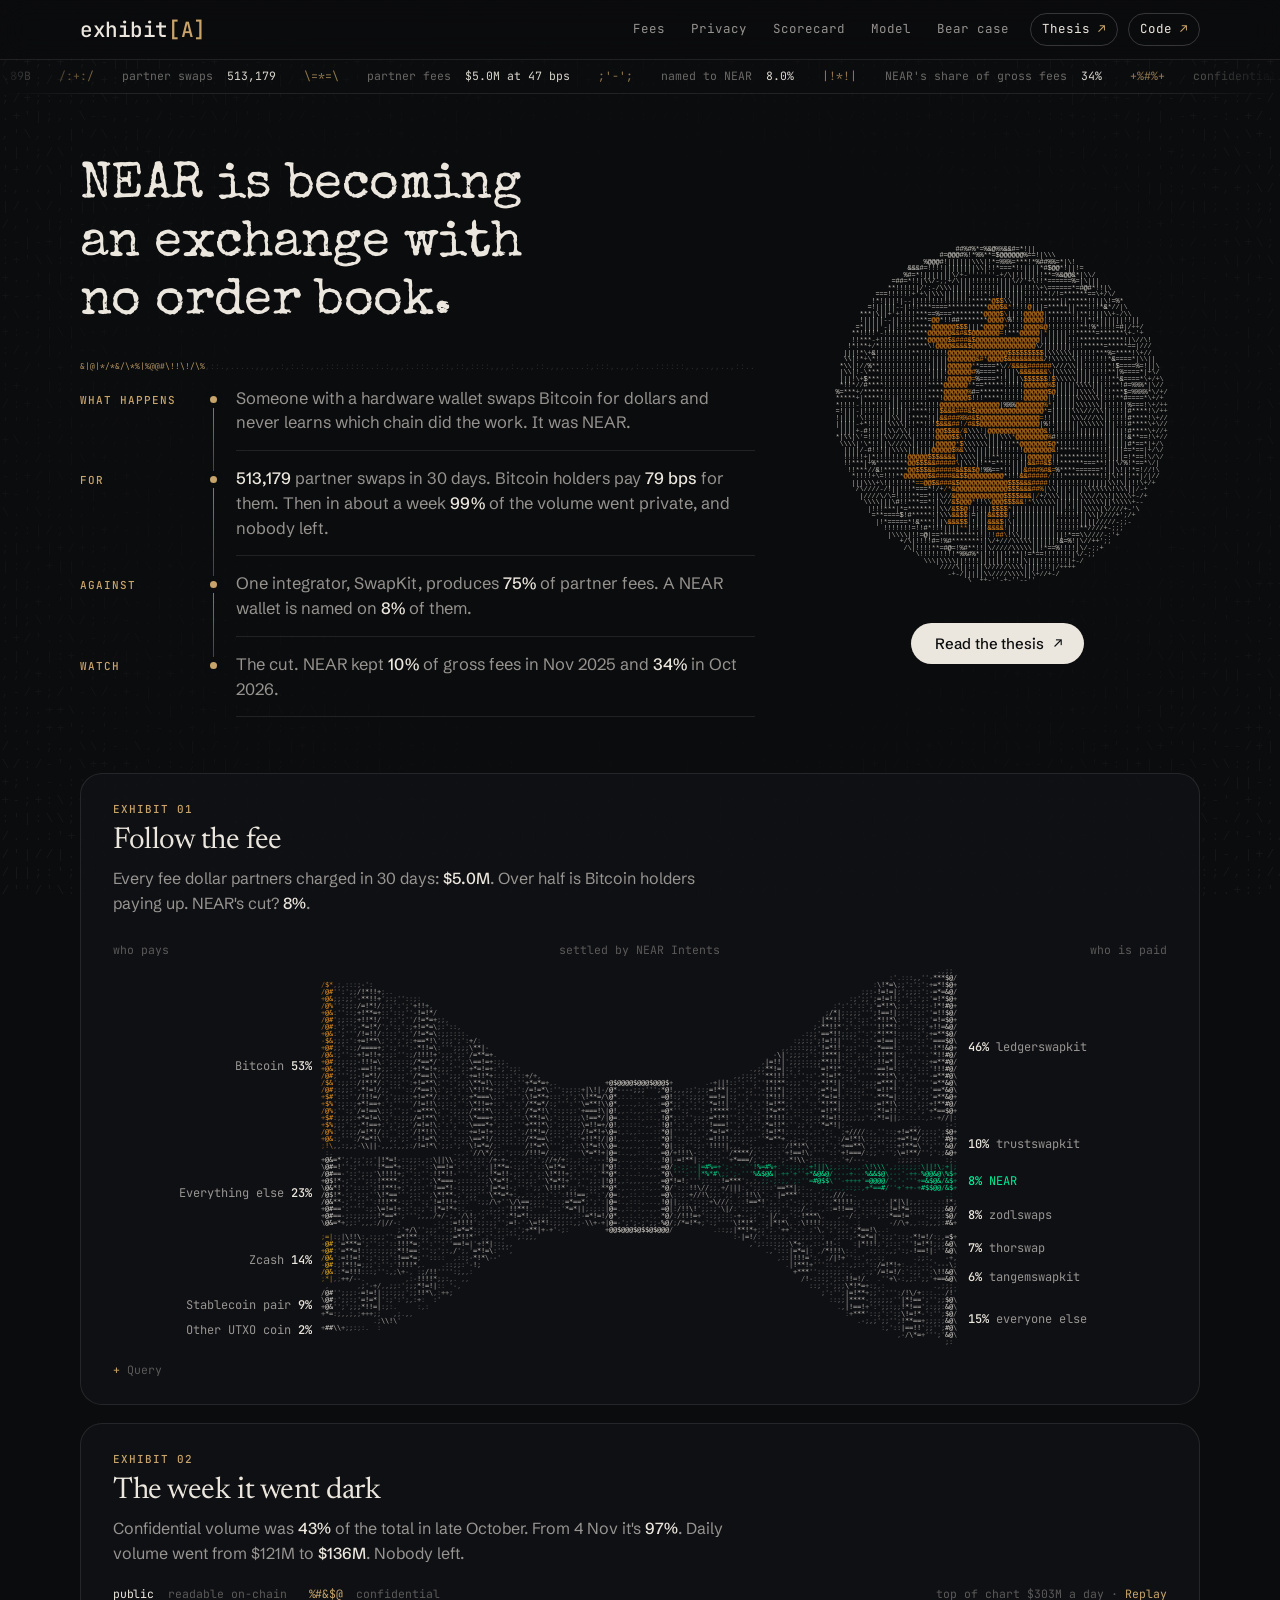
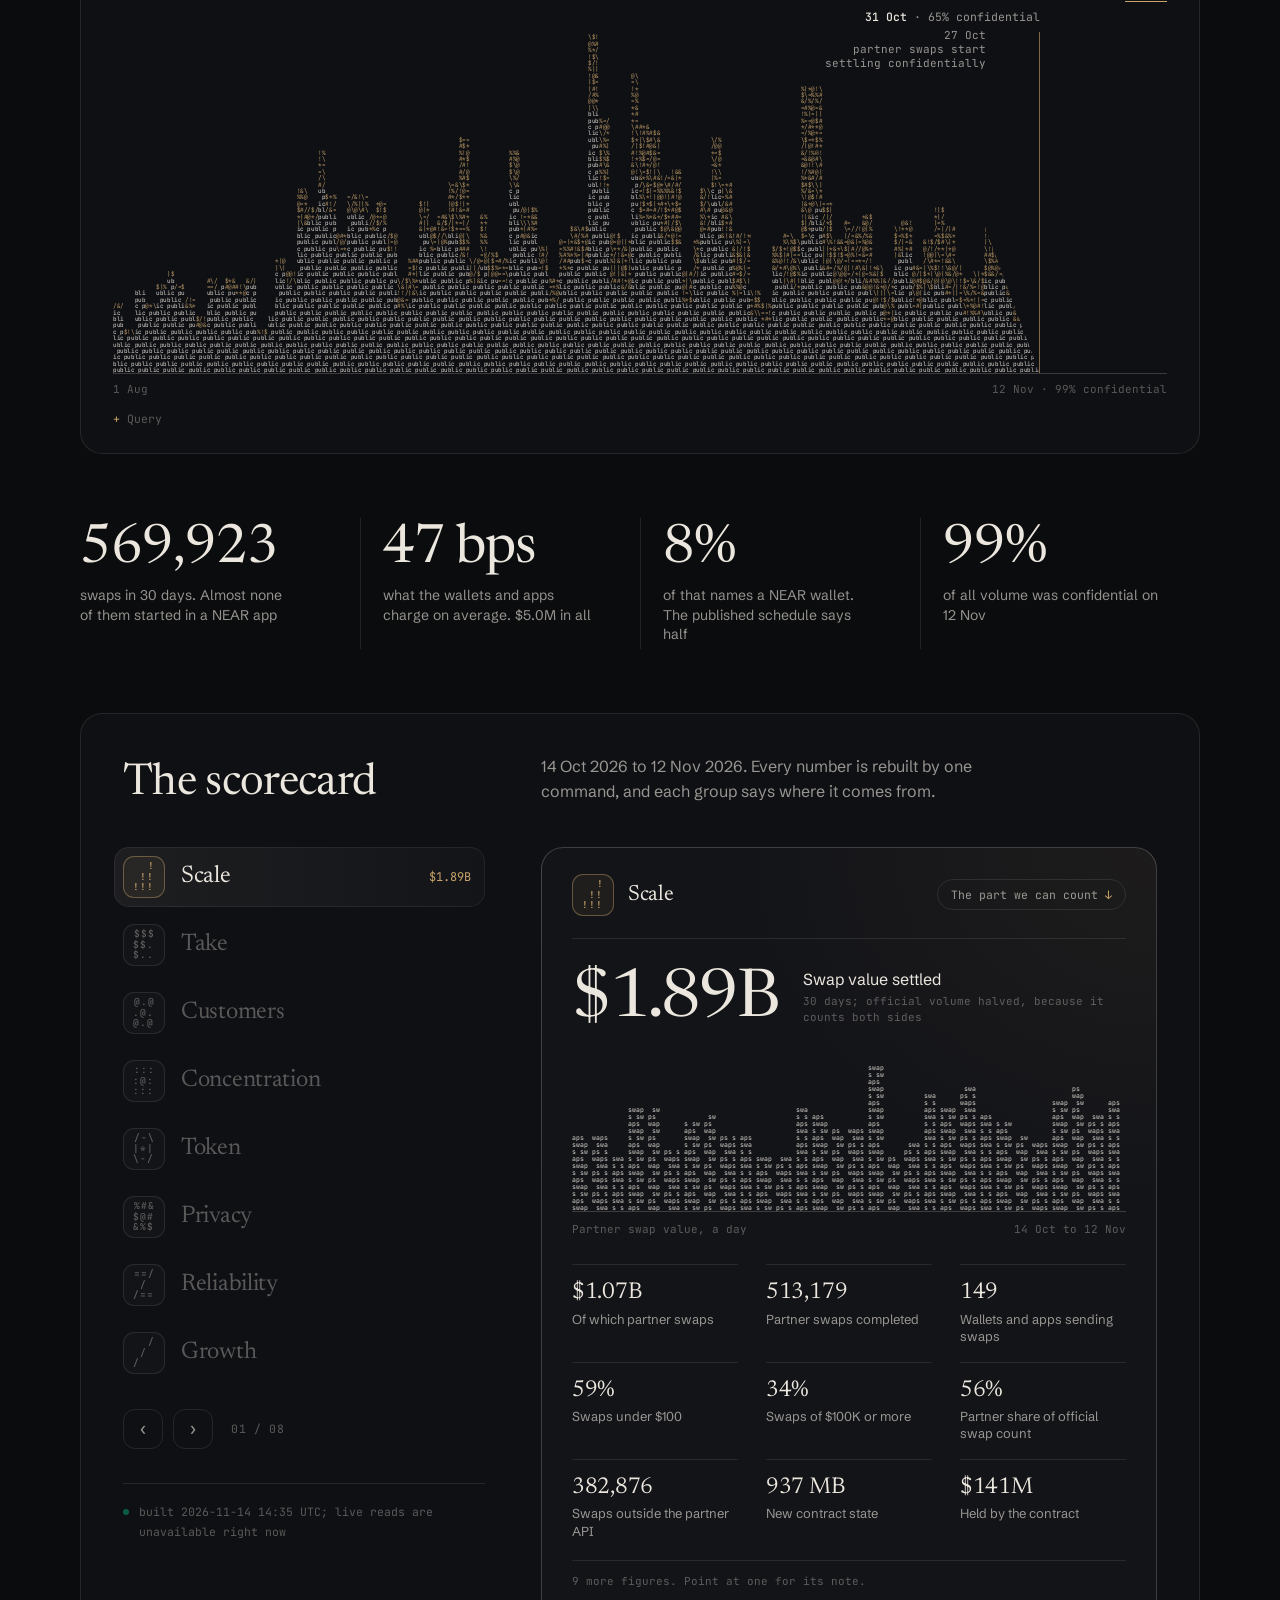
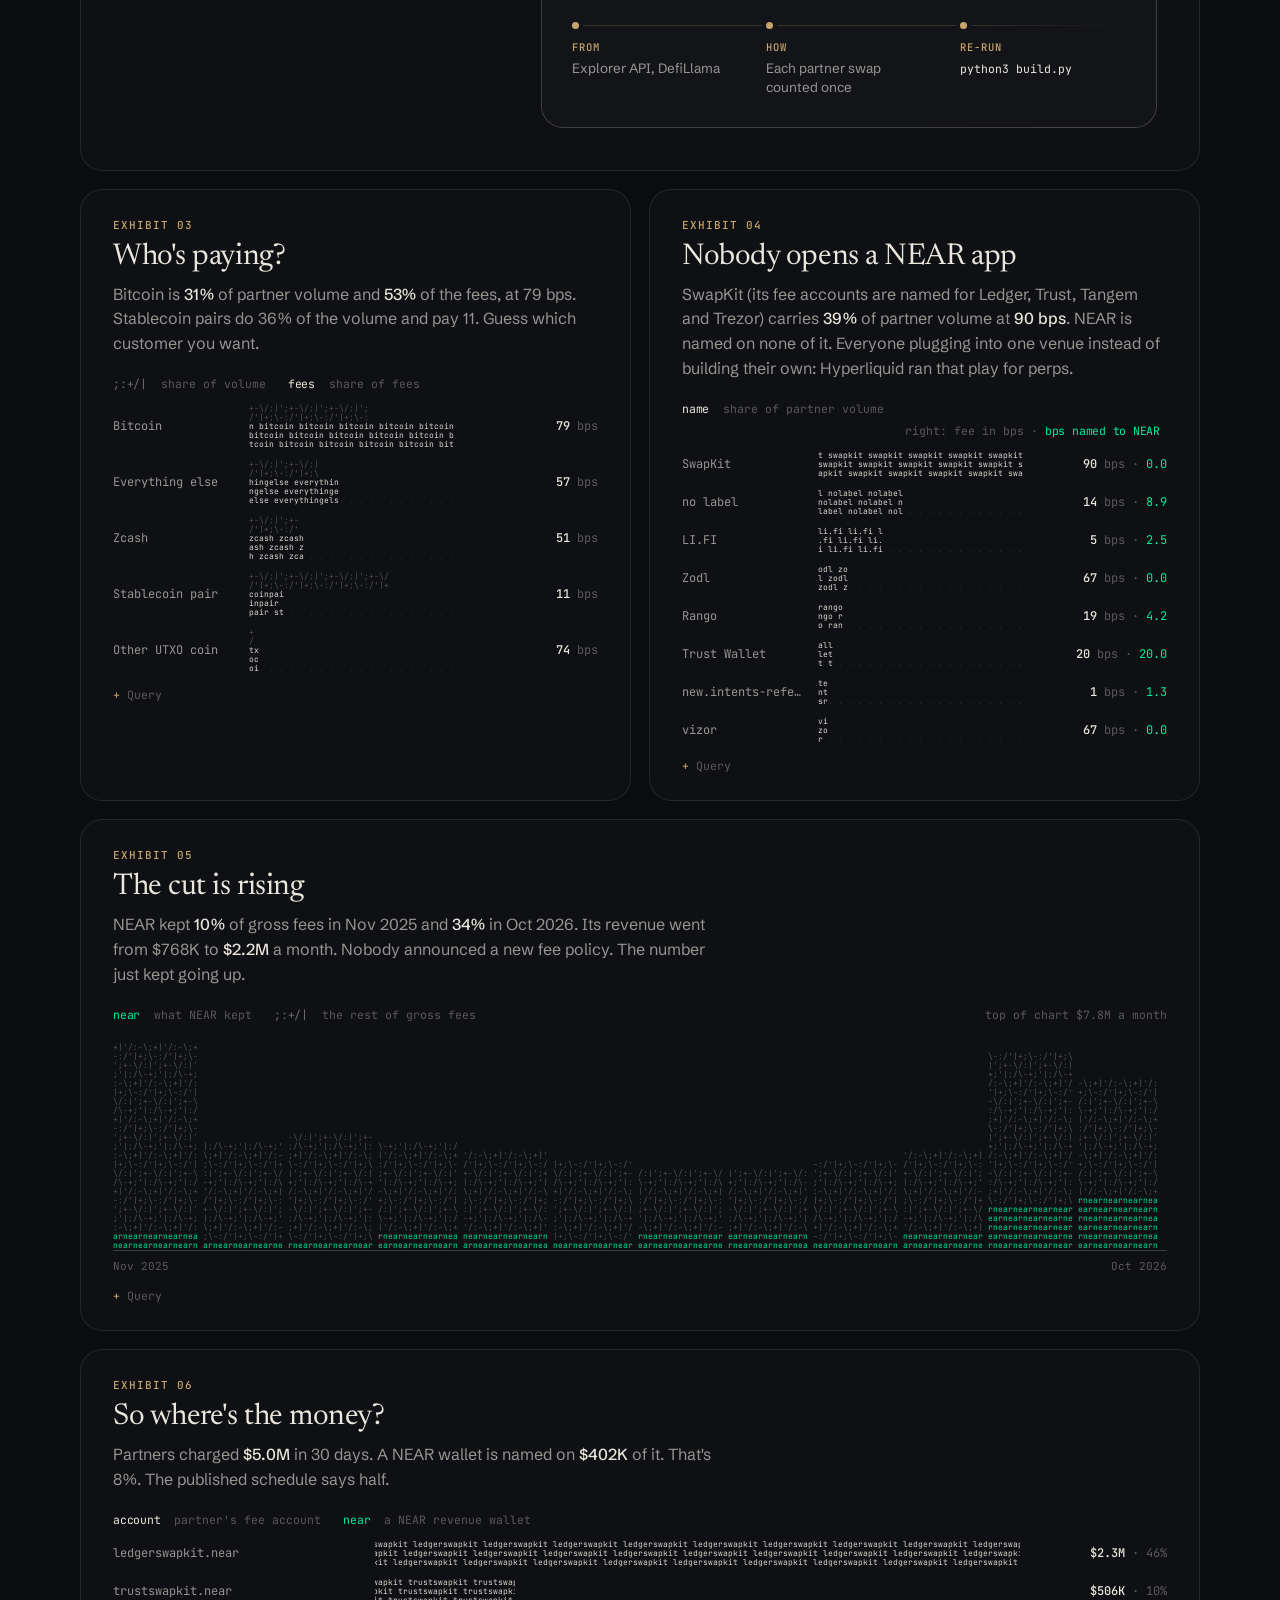
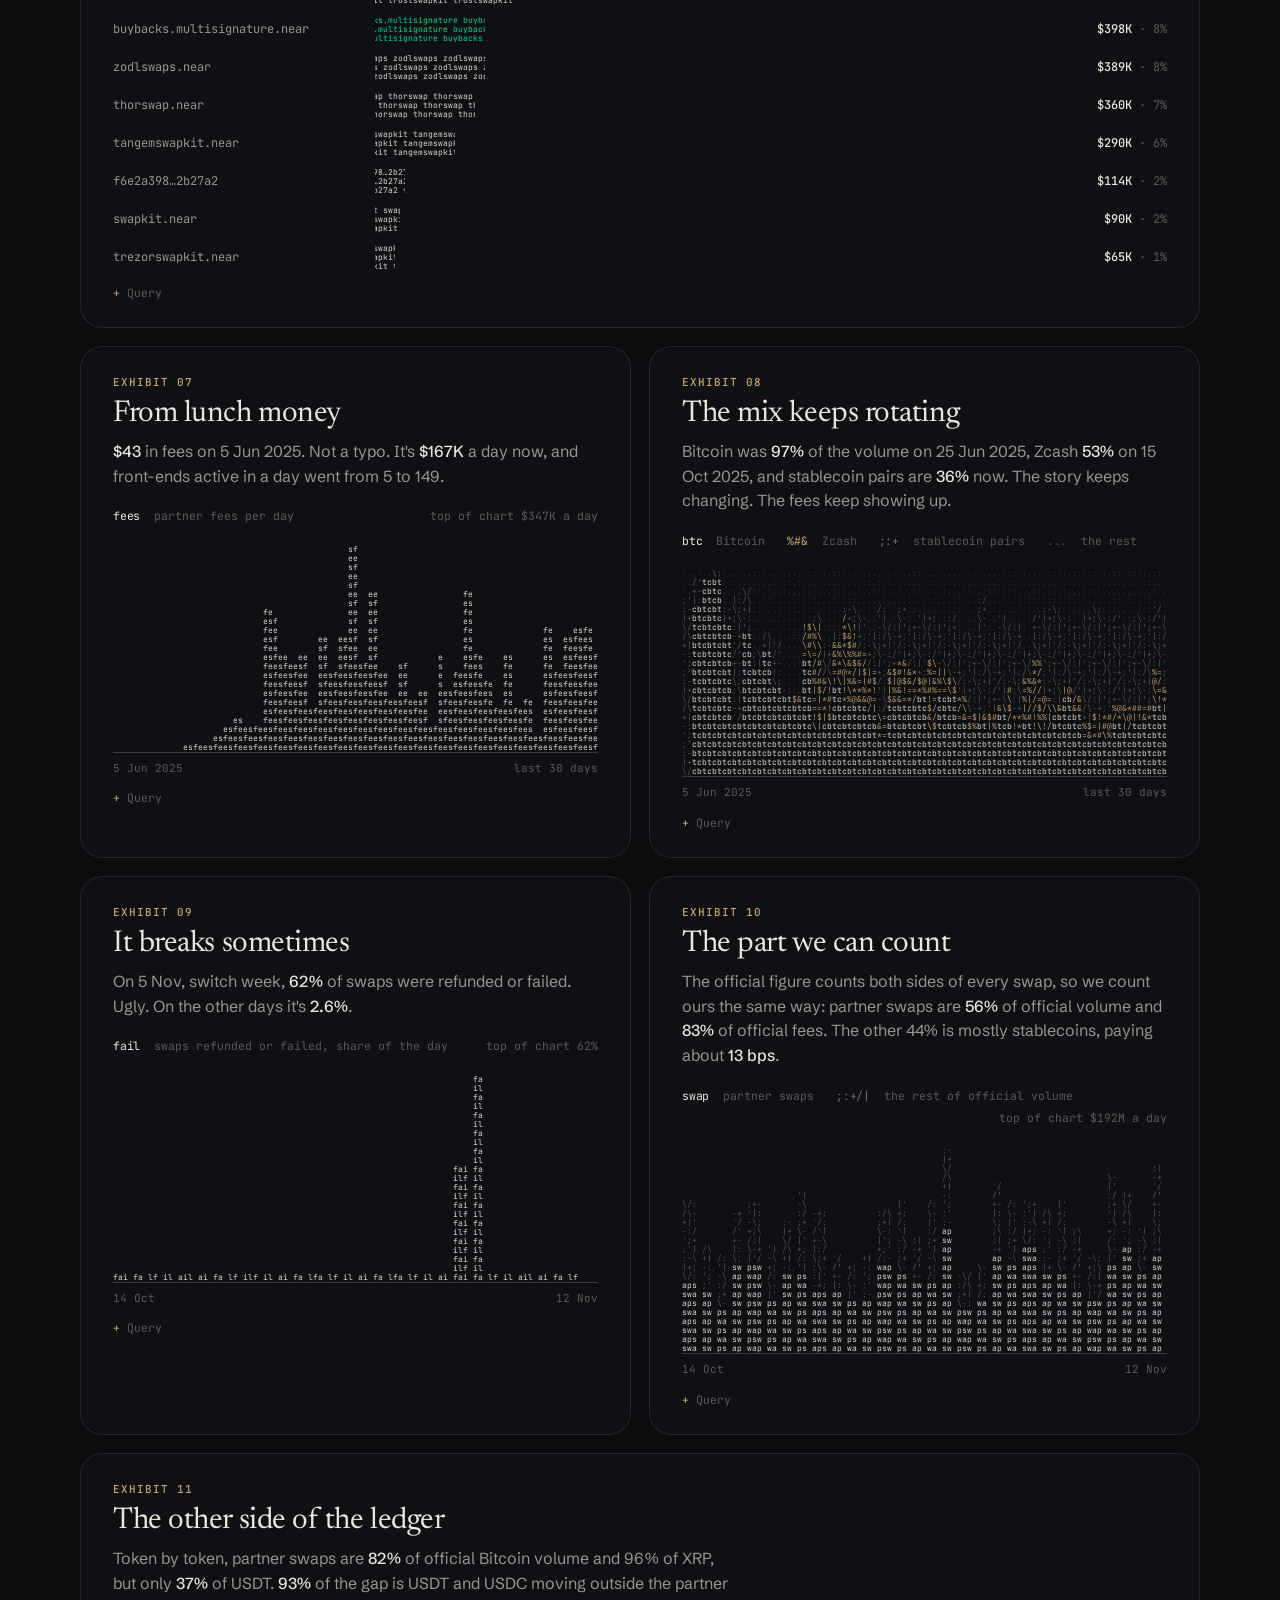
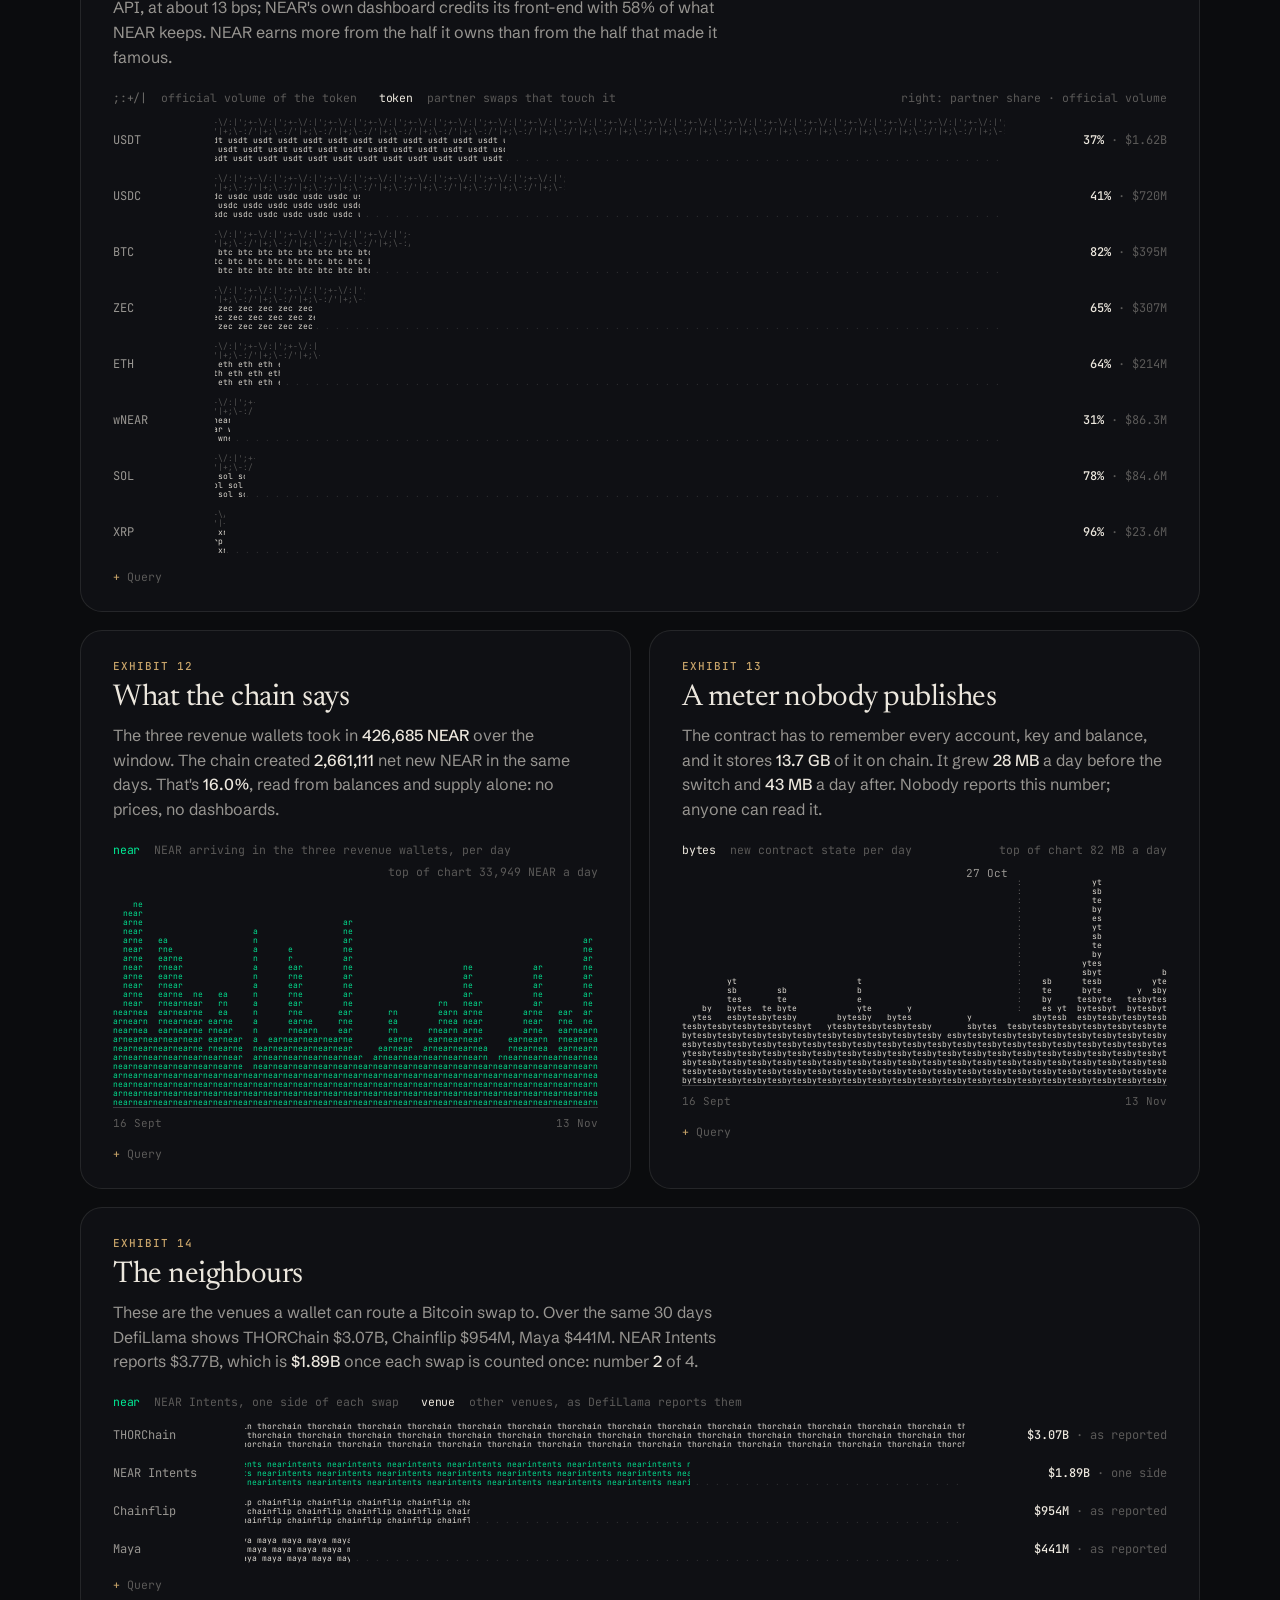
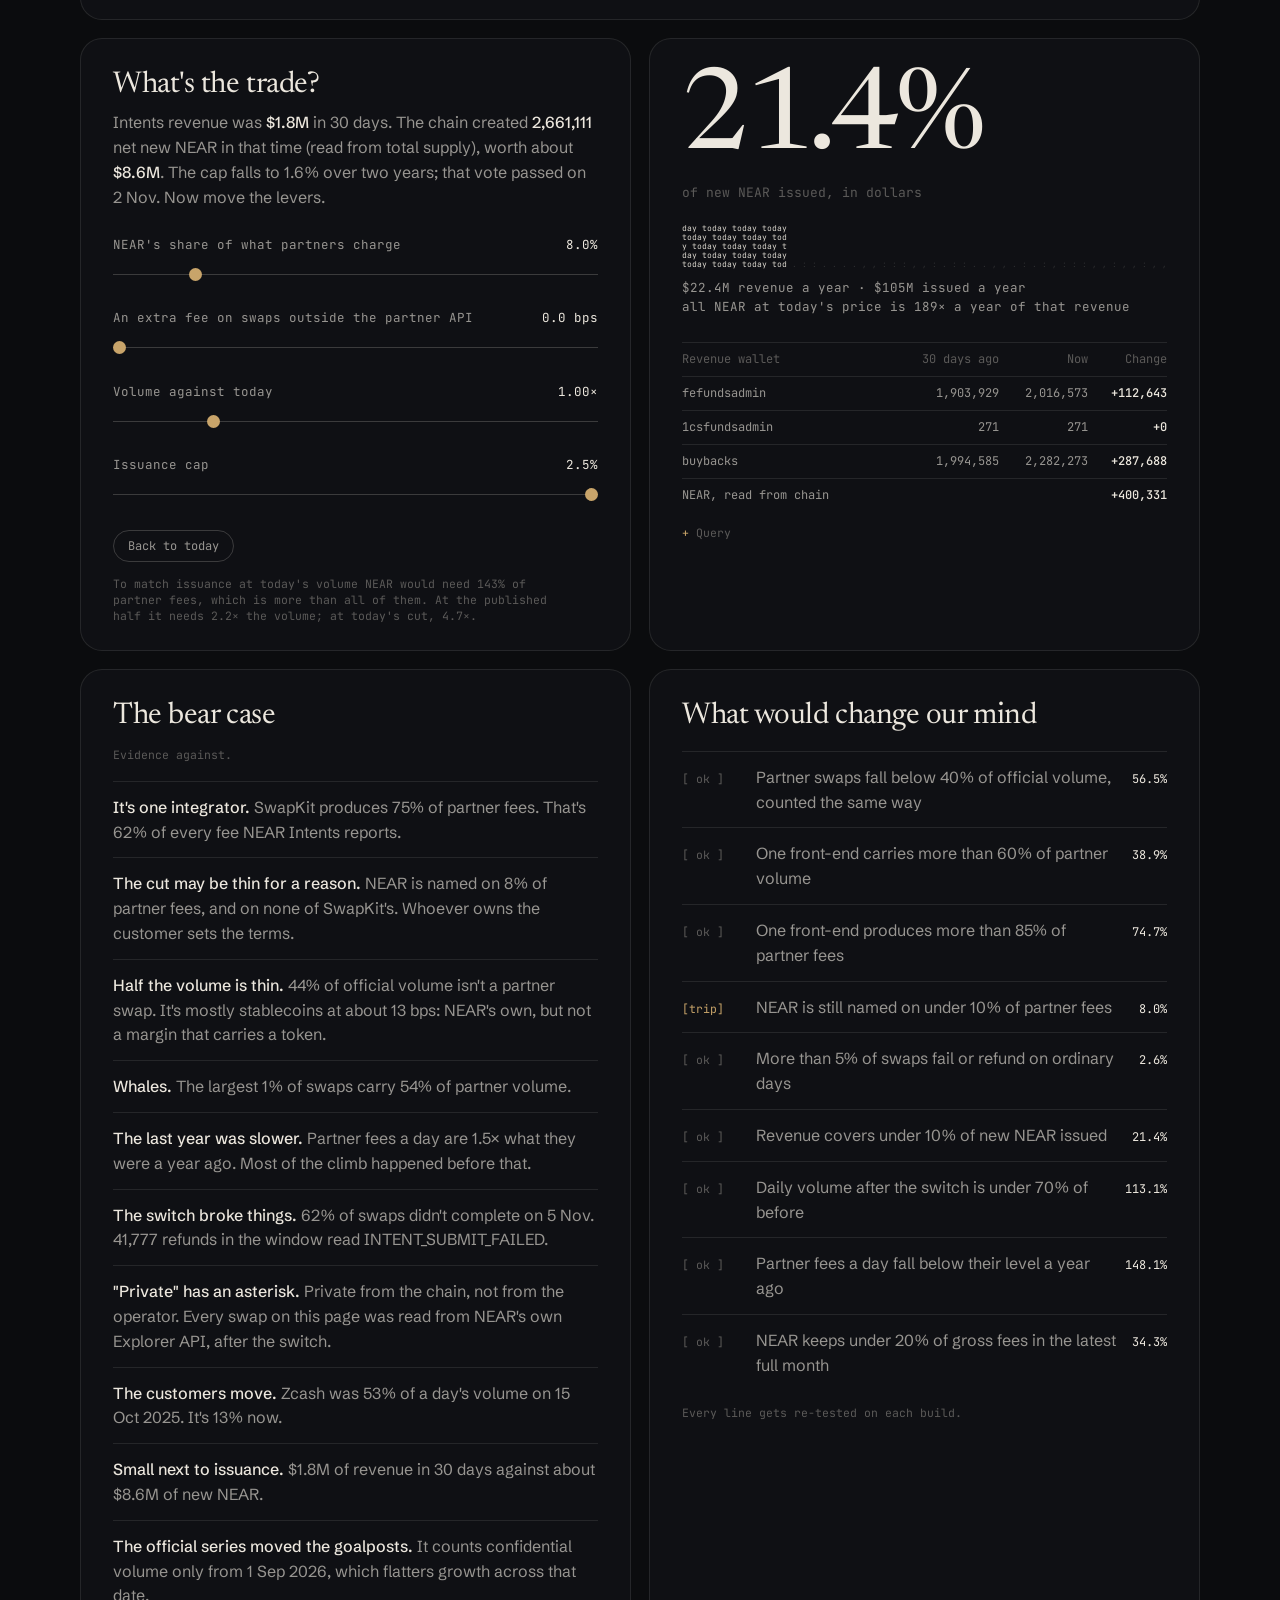
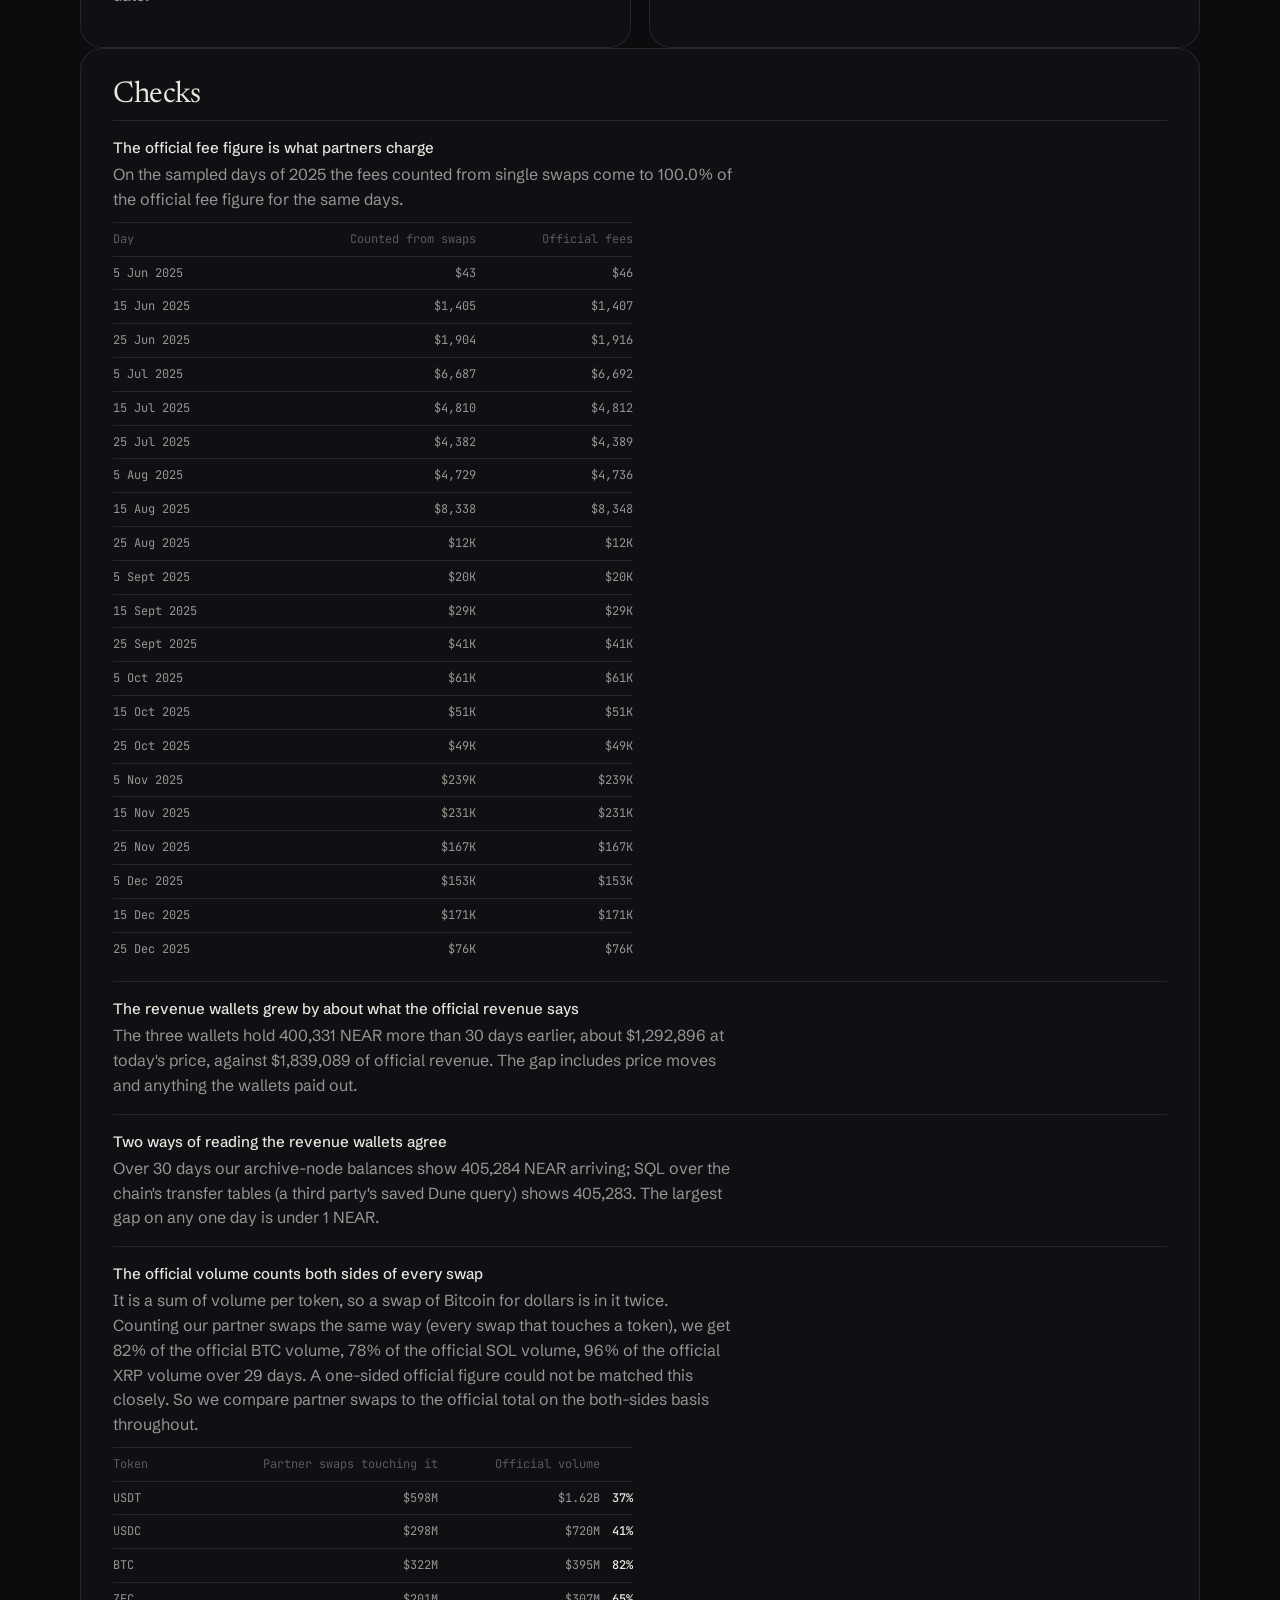
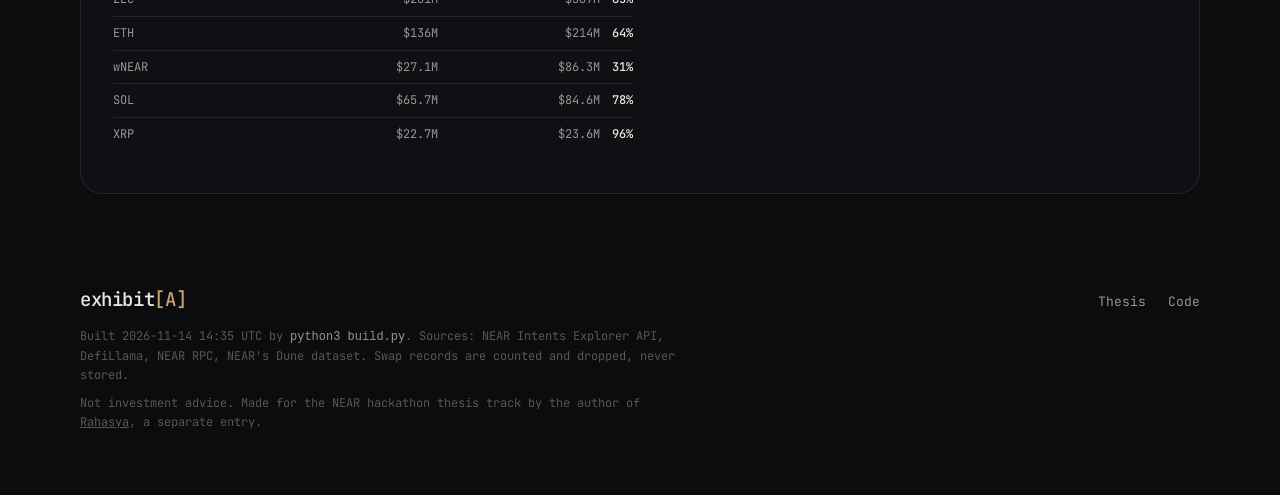
==== docs/index.html @ 73b49bba "New mark and headline type: exhibit[A] in monospace, the headline in a typewriter face The bracket m" ====
<!doctype html>
<html lang="en">
<head>
<meta charset="utf-8">
<meta name="viewport" content="width=device-width, initial-scale=1">
<title>Exhibit A: the exchange with no order book</title>
<meta name="description" content="A long-term thesis on NEAR, tested against every partner swap of the last 30 days. Every chart can be rebuilt with one command.">
<link rel="preconnect" href="https://fonts.googleapis.com">
<link rel="preconnect" href="https://fonts.gstatic.com" crossorigin>
<link href="https://fonts.googleapis.com/css2?family=JetBrains+Mono:wght@400;500&family=Special+Elite&family=Newsreader:ital,opsz,wght@0,6..72,400;0,6..72,500;1,6..72,400;1,6..72,500&family=Schibsted+Grotesk:wght@400;500&display=swap" rel="stylesheet">
<link rel="stylesheet" href="style.css">
</head>
<body>
<canvas id="field" aria-hidden="true"></canvas>

<header class="masthead" id="top">
  <a class="lockup" href="#top" aria-label="Exhibit A"><span class="bracket" aria-hidden="true">exhibit<em>[A]</em></span></a>
  <nav>
    <a class="in" href="#flow">Fees</a>
    <a class="in" href="#dark">Privacy</a>
    <a class="in" href="#score">Scorecard</a>
    <a class="in" href="#model">Model</a>
    <a class="in" href="#against">Bear case</a>
    <a class="out" href="thesis.html">Thesis</a>
    <a class="out" href="https://github.com/0xyuji/exhibit-a">Code</a>
  </nav>
</header>
<div class="tape" aria-hidden="true"><canvas></canvas></div>



<main>
  <section class="hero">
    <div class="heroGrid">
      <div class="brief">
        <h1>NEAR is becoming an exchange with no order book.</h1>
        <canvas class="rule" aria-hidden="true"></canvas>
        <dl class="terms">
          <div style="--i:0"><dt>What happens</dt><dd data-f="briefWhat"></dd></div>
          <div style="--i:1"><dt>For</dt><dd data-f="briefFor"></dd></div>
          <div style="--i:2"><dt>Against</dt><dd data-f="briefAgainst"></dd></div>
          <div style="--i:3"><dt>Watch</dt><dd data-f="briefWatch"></dd></div>
        </dl>
      </div>
      <div class="coin">
        <canvas id="solid" aria-hidden="true"></canvas>
        <a class="readIt" href="exhibit-a-thesis.pdf">Read the thesis</a>
      </div>
    </div>
  </section>

  <section class="gap">
    <figure class="chart" id="flow">
      <figcaption>
        <h2>Follow the fee</h2>
        <p data-f="flowLine"></p>
      </figcaption>
      <div class="flowHead"><span>who pays</span><span>settled by NEAR Intents</span><span>who is paid</span></div>
      <div class="flowBox"><canvas aria-hidden="true"></canvas><div class="flowLabels"></div></div>
      <details><summary>Query</summary><pre>GET explorer.near-intents.org/api/v0/transactions      -- every successful partner swap in the window

-- left:  fee dollars by what was swapped   (sum(amountInUsd * appFees[].fee / 10000), grouped as in "Who pays")
-- right: the same dollars by appFees[].recipient; the three NEAR revenue wallets are drawn in green
-- band width is proportional to dollars; code: pipeline/swaps.py</pre></details>
    </figure>
  </section>

  <section>
    <figure class="chart" id="dark">
      <figcaption>
        <h2>The week it went dark</h2>
        <p data-f="darkLine"></p>
      </figcaption>
      <div class="legend">
        <span><i class="k clear">public</i> readable on-chain</span>
        <span><i class="k cipher">%#&amp;$@</i> confidential</span>
        <span class="scale"><span data-f="darkScale"></span> · <button class="replay" type="button">Replay</button></span>
      </div>
      <div class="plot tall"><canvas aria-hidden="true"></canvas><div class="marks"></div><div class="tip"></div></div>
      <div class="axis"><span data-f="darkFrom"></span><span data-f="darkTo"></span></div>
      <details><summary>Query</summary><pre>-- NEAR's own saved query: <a href="https://dune.com/queries/5179085">dune.com/queries/5179085</a> (dataset dune.near.dataset_near_intents_metrics)
select date_at,
       sum(case when source_type = 'public'       then cast(volume_amount_usd as double) end) as public_volume_usd,
       sum(case when source_type = 'confidential' then cast(volume_amount_usd as double) end) as confidential_volume_usd
from dune.near.dataset_near_intents_metrics
group by date_at

-- cross-check: api.llama.fi/summary/dexs/near-intents?dataType=dailyVolume
-- (equals public before 2026-09-01 and public + confidential from that day on)</pre></details>
    </figure>
  </section>

  <section class="stats" id="stats"></section>

  <section>
    <div class="chart" id="score">
      <div class="scHead">
        <h2>The scorecard</h2>
        <p class="sub2"><span data-f="window"></span>. Every number is rebuilt by one command, and each group says where it comes from.</p>
      </div>
      <div class="scGrid">
        <div class="scSide">
          <div class="scList" role="tablist" aria-label="Groups of figures" aria-orientation="vertical"></div>
          <div class="scNav">
            <button type="button" class="scPrev" aria-label="Previous group">&#8249;</button>
            <button type="button" class="scNext" aria-label="Next group">&#8250;</button>
            <span class="scCount"></span>
          </div>
          <div class="live" id="live" aria-live="polite"><span class="dot"></span><span id="liveText">reading the chain…</span></div>
        </div>
        <div class="scPanel" id="scPanel" role="tabpanel">
          <header>
            <pre class="scTile" aria-hidden="true"></pre>
            <h3></h3>
            <a class="scOut" href="#"></a>
          </header>
          <div class="scLead"><b></b><div><span></span><small></small></div></div>
          <div class="scTrace">
            <canvas aria-hidden="true"></canvas>
            <div class="scSplit"></div>
          </div>
          <p class="scCap"><span></span><span></span></p>
          <dl class="scCells"></dl>
          <p class="scNote" aria-live="polite"></p>
          <ol class="scTrail"></ol>
        </div>
      </div>
    </div>
  </section>

  <section class="pair">
    <figure class="chart" id="kinds">
      <figcaption>
        <h2>Who's paying?</h2>
        <p data-f="kindsLine"></p>
      </figcaption>
      <div class="legend"><span><i class="k ghost">;:+/|</i> share of volume</span><span><i class="k clear">fees</i> share of fees</span></div>
      <div class="bars"></div>
      <details><summary>Query</summary><pre>GET explorer.near-intents.org/api/v0/transactions
    ?statuses=SUCCESS,REFUNDED,FAILED&amp;numberOfTransactions=1000
    &amp;startTimestampUnix={day start}&amp;endTimestampUnix={cursor}     -- paged back through each day

-- per successful swap:  fee = amountInUsd * sum(appFees[].fee) / 10000
-- group: both sides in {USDC, USDT, DAI} -> stablecoin pair; else touches BTC -> Bitcoin;
--        else ZEC -> Zcash; else LTC / DOGE / BCH -> other UTXO coin; else everything else
-- code: pipeline/swaps.py</pre></details>
    </figure>

    <figure class="chart" id="fronts">
      <figcaption>
        <h2>Nobody opens a NEAR app</h2>
        <p data-f="frontsLine"></p>
      </figcaption>
      <div class="legend"><span><i class="k clear">name</i> share of partner volume</span><span class="scale">right: fee in bps · <i class="k near">bps named to NEAR</i></span></div>
      <div class="bars"></div>
      <details><summary>Query</summary><pre>-- same swap records as "Who pays", grouped by the referral field
-- fee charged   = sum(amountInUsd * appFees[].fee / 10000) / sum(amountInUsd)
-- named to NEAR = the part whose appFees[].recipient is one of
--   buybacks.multisignature.near, fefundsadmin.sputnik-dao.near, 1csfundsadmin.sputnik-dao.near</pre></details>
    </figure>
  </section>

  <section>
    <figure class="chart" id="monthly">
      <figcaption>
        <h2>The cut is rising</h2>
        <p data-f="monthlyLine"></p>
      </figcaption>
      <div class="legend"><span><i class="k near">near</i> what NEAR kept</span><span><i class="k ghost">;:+/|</i> the rest of gross fees</span><span class="scale" data-f="monthlyScale"></span></div>
      <div class="plot"><canvas aria-hidden="true"></canvas><div class="tip"></div></div>
      <div class="axis"><span data-f="monthlyFrom"></span><span data-f="monthlyTo"></span></div>
      <details><summary>Query</summary><pre>GET api.llama.fi/summary/fees/near-intents?dataType=dailyFees       -- gross fees, per day
GET api.llama.fi/summary/fees/near-intents?dataType=dailyRevenue    -- NEAR/wNEAR swept into its revenue wallets, per day
-- summed by calendar month; share kept = revenue / fees. Full months only.
-- DefiLlama builds both from NEAR's Dune datasets and the three revenue wallets (see "What the chain says").</pre></details>
    </figure>
  </section>

  <section>
    <figure class="chart" id="recipients">
      <figcaption>
        <h2>So where's the money?</h2>
        <p data-f="recipientsLine"></p>
      </figcaption>
      <div class="legend"><span><i class="k clear">account</i> partner's fee account</span><span><i class="k near">near</i> a NEAR revenue wallet</span></div>
      <div class="bars"></div>
      <details><summary>Query</summary><pre>-- same swap records, grouped by appFees[].recipient
-- dollars = sum(amountInUsd * fee / 10000) per recipient, successful swaps only</pre></details>
    </figure>
  </section>

  <section class="pair">
    <figure class="chart" id="growth">
      <figcaption>
        <h2>From lunch money</h2>
        <p data-f="growthLine"></p>
      </figcaption>
      <div class="legend"><span><i class="k clear">fees</i> partner fees per day</span><span class="scale" data-f="growthScale"></span></div>
      <div class="plot"><canvas></canvas><div class="tip"></div></div>
      <div class="axis"><span data-f="growthFrom"></span><span>last 30 days</span></div>
      <details><summary>Query</summary><pre>-- one full day counted per month (the 15th), then the daily average of the last 30 days
-- same Explorer request and fee rule as "Who pays"</pre></details>
    </figure>

    <figure class="chart" id="mix">
      <figcaption>
        <h2>The mix keeps rotating</h2>
        <p data-f="mixLine"></p>
      </figcaption>
      <div class="legend"><span><i class="k clear">btc</i> Bitcoin</span><span><i class="k cipher">%#&amp;</i> Zcash</span><span><i class="k ghost">;:+</i> stablecoin pairs</span><span><i class="k faint">...</i> the rest</span></div>
      <div class="plot"><canvas></canvas><div class="tip"></div></div>
      <div class="axis"><span data-f="growthFrom"></span><span>last 30 days</span></div>
      <details><summary>Query</summary><pre>-- share of each day's partner volume by group (groups as in "Who pays")
-- one sampled day per month, so the path between months is not shown</pre></details>
    </figure>
  </section>

  <section class="pair">
    <figure class="chart" id="broken">
      <figcaption>
        <h2>It breaks sometimes</h2>
        <p data-f="brokenLine"></p>
      </figcaption>
      <div class="legend"><span><i class="k clear">fail</i> swaps refunded or failed, share of the day</span><span class="scale" data-f="brokenScale"></span></div>
      <div class="plot"><canvas></canvas><div class="tip"></div></div>
      <div class="axis"><span data-f="winFrom"></span><span data-f="winTo"></span></div>
      <details><summary>Query</summary><pre>-- same Explorer request; per day:
-- (count(status = REFUNDED) + count(status = FAILED)) / count(*)</pre></details>
    </figure>

    <figure class="chart" id="share">
      <figcaption>
        <h2>The part we can count</h2>
        <p data-f="shareLine"></p>
      </figcaption>
      <div class="legend"><span><i class="k clear">swap</i> partner swaps</span><span><i class="k ghost">;:+/|</i> the rest of official volume</span><span class="scale" data-f="shareScale"></span></div>
      <div class="plot"><canvas></canvas><div class="tip"></div></div>
      <div class="axis"><span data-f="winFrom"></span><span data-f="winTo"></span></div>
      <details><summary>Query</summary><pre>-- partner swaps: 2 * sum(amountInUsd) of successful swaps per day (Explorer API);
--   doubled because the official figure counts both sides of a swap
-- official:      api.llama.fi/summary/dexs/near-intents?dataType=dailyVolume
-- official swap counts, for the same check by count: <a href="https://dune.com/queries/4374089">dune.com/queries/4374089</a></pre></details>
    </figure>
  </section>

  <section>
    <figure class="chart" id="tokens">
      <figcaption>
        <h2>The other side of the ledger</h2>
        <p data-f="tokensLine"></p>
      </figcaption>
      <div class="legend"><span><i class="k ghost">;:+/|</i> official volume of the token</span><span><i class="k clear">token</i> partner swaps that touch it</span><span class="scale">right: partner share · official volume</span></div>
      <div class="bars"></div>
      <details><summary>Query</summary><pre>-- official, per token and day: NEAR's saved query <a href="https://dune.com/queries/5157527">dune.com/queries/5157527</a>
select date_at, symbol, sum(cast(volume_amount_usd as double)) as volume_usd
from dune.near.dataset_near_intents_metrics
group by date_at, symbol

-- ours: sum(amountInUsd) of successful partner swaps whose origin or destination asset is the token
-- (Explorer API, pipeline/swaps.py). Both count a swap once for each of its two tokens.</pre></details>
    </figure>
  </section>

  <section class="pair" id="chain">
    <figure class="chart" id="inflow">
      <figcaption>
        <h2>What the chain says</h2>
        <p data-f="inflowLine"></p>
      </figcaption>
      <div class="legend"><span><i class="k near">near</i> NEAR arriving in the three revenue wallets, per day</span><span class="scale" data-f="inflowScale"></span></div>
      <div class="plot"><canvas aria-hidden="true"></canvas><div class="tip"></div></div>
      <div class="axis"><span data-f="chainFrom"></span><span data-f="chainTo"></span></div>
      <details><summary>Query</summary><pre>-- NEAR archival RPC, no key. For the last block of each UTC day:
query { request_type: "view_account", block_id: &lt;block&gt;, account_id: &lt;wallet&gt; }   -- three wallets
block { block_id: &lt;block&gt; }.header.total_supply                                  -- net new NEAR per day

-- wallets: fefundsadmin.sputnik-dao.near, 1csfundsadmin.sputnik-dao.near, buybacks.multisignature.near
-- code: pipeline/history.py      the same thing in SQL: <a href="https://dune.com/queries/6740088">dune.com/queries/6740088</a> (a third party's)</pre></details>
    </figure>

    <figure class="chart" id="state">
      <figcaption>
        <h2>A meter nobody publishes</h2>
        <p data-f="stateLine"></p>
      </figcaption>
      <div class="legend"><span><i class="k clear">bytes</i> new contract state per day</span><span class="scale" data-f="stateScale"></span></div>
      <div class="plot"><canvas aria-hidden="true"></canvas><div class="marks"></div><div class="tip"></div></div>
      <div class="axis"><span data-f="chainFrom"></span><span data-f="chainTo"></span></div>
      <details><summary>Query</summary><pre>-- NEAR archival RPC, no key. For the last block of each UTC day:
query { request_type: "view_account", block_id: &lt;block&gt;, account_id: "intents.near" }.storage_usage

-- the day's growth in bytes the contract stores: new accounts, keys, balances and intents
-- code: pipeline/history.py</pre></details>
    </figure>
  </section>

  <section>
    <figure class="chart" id="peers">
      <figcaption>
        <h2>The neighbours</h2>
        <p data-f="peersLine"></p>
      </figcaption>
      <div class="legend"><span><i class="k near">near</i> NEAR Intents, one side of each swap</span><span><i class="k clear">venue</i> other venues, as DefiLlama reports them</span></div>
      <div class="bars"></div>
      <details><summary>Query</summary><pre>GET api.llama.fi/summary/dexs/{thorchain-dex, chainflip-amm, maya-protocol, near-intents}?dataType=dailyVolume
-- summed over the same days. NEAR Intents is halved, because its figure counts both sides of a swap
-- (see "The other side of the ledger"). The others are shown as reported; we did not audit their basis.</pre></details>
    </figure>
  </section>

  <section id="model" class="model">
    <div class="modelText">
      <h2>What's the trade?</h2>
      <p data-f="modelLine"></p>
      <label>NEAR's share of what partners charge <output id="cutOut"></output>
        <input id="cut" type="range" min="0" max="50" step="0.5"></label>
      <label>An extra fee on swaps outside the partner API <output id="restOut"></output>
        <input id="rest" type="range" min="0" max="10" step="0.5" value="0"></label>
      <label>Volume against today <output id="growOut"></output>
        <input id="grow" type="range" min="0.25" max="4" step="0.25" value="1"></label>
      <label>Issuance cap <output id="capOut"></output>
        <input id="cap" type="range" min="1.6" max="2.5" step="0.1" value="2.5"></label>
      <button id="reset" type="button">Back to today</button>
      <p class="note" data-f="evenLine"></p>
    </div>
    <div class="modelOut">
      <p class="big"><span id="covered"></span><small>of new NEAR issued, in dollars</small></p>
      <div class="meter"><canvas></canvas></div>
      <p class="sub"><span id="revYear"></span> revenue a year · <span id="issYear"></span> issued a year<br>all NEAR at today's price is <span id="multiple"></span> a year of that revenue</p>
      <table id="wallets"></table>
      <details><summary>Query</summary><pre>revenue  = (revenue_now - cut_now * partner_fees) * growth
         + cut * partner_fees * growth
         + rest_bps / 10000 * (official_volume / 2 - partner_volume) * growth
issuance = net new NEAR in the window * price * (cap / 2.5%)
covered  = revenue / issuance

-- run it yourself:  python3 -m pipeline.model --cut 0.5 --growth 2 --cap 0.016

-- total_supply:        RPC block(final).header.total_supply
-- max_inflation_rate:  RPC EXPERIMENTAL_protocol_config
-- revenue_now:         api.llama.fi/summary/fees/near-intents?dataType=dailyRevenue
-- wallets:             RPC view_account now and 30 days earlier (archival node)
-- code: pipeline/model.py, pipeline/chain.py</pre></details>
    </div>
  </section>

  <section id="against" class="pair text">
    <div>
      <h2>The bear case</h2>
      <p class="note">Evidence against.</p>
      <ul id="againstList"></ul>
    </div>
    <div>
      <h2>What would change our mind</h2>
      <ul id="wires" class="wires"></ul>
      <p class="note">Every line gets re-tested on each build.</p>
    </div>
  </section>

  <section class="text">
    <h2>Checks</h2>
    <div id="checks"></div>
  </section>
</main>

<footer>
  <p class="foot"><span class="brand bracket" aria-label="Exhibit A">exhibit<em>[A]</em></span><a href="thesis.html">Thesis</a><a href="https://github.com/0xyuji/exhibit-a">Code</a></p>
  <p>Built <span data-f="built"></span> by <code>python3 build.py</code>. Sources: NEAR Intents Explorer API, DefiLlama, NEAR RPC, NEAR's Dune dataset. Swap records are counted and dropped, never stored.</p>
  <p>Not investment advice. Made for the NEAR hackathon thesis track by the author of <a href="https://rahasya.chat">Rahasya</a>, a separate entry.</p>
</footer>

<script src="app.js" type="module"></script>
</body>
</html>
---- docs/style.css ----
:root {
  --ink: #0b0c0e;
  --paper: #ece7de;
  --dim: rgba(236, 231, 222, 0.62);
  --faint: rgba(236, 231, 222, 0.34);
  --line: rgba(236, 231, 222, 0.1);
  --line-strong: rgba(236, 231, 222, 0.2);
  --brass: #c8a46a;
  --near: #00ec97;
  --serif: "Newsreader", Georgia, serif;
  --sans: "Schibsted Grotesk", system-ui, sans-serif;
  --mono: "JetBrains Mono", ui-monospace, Menlo, monospace;
}

* { box-sizing: border-box; }
html { background: var(--ink); scroll-behavior: smooth; }
body {
  margin: 0;
  background: var(--ink);
  color: var(--paper);
  font: 400 16px/1.55 var(--sans);
  -webkit-font-smoothing: antialiased;
}
a { color: inherit; }

#field { position: fixed; inset: 0; z-index: 0; pointer-events: none; }

.top, main, footer { position: relative; z-index: 1; width: min(1120px, 100% - 40px); margin: 0 auto; }

.top { display: flex; justify-content: space-between; align-items: baseline; padding: 26px 0 0; }
.brand { font: italic 500 24px/1 var(--serif); text-decoration: none; letter-spacing: -0.01em; }
.brandMark { font: 500 13px/1 var(--mono); color: var(--brass); margin-right: 9px; letter-spacing: -0.06em; }
.top nav { display: flex; gap: 22px; font: 400 13px/1 var(--mono); }
.top nav a { color: var(--dim); text-decoration: none; }
.top nav a:hover { color: var(--paper); }

section { padding: 18px 0 0; }
section.hero + section, section.gap { padding-top: 56px; }
.hero { padding-top: 84px; }
.kicker { margin: 0 0 18px; font: 400 12px/1.4 var(--mono); color: var(--faint); letter-spacing: 0.04em; text-transform: uppercase; }
h1 { margin: 0; max-width: 13ch; font: 400 clamp(42px, 5.9vw, 80px)/1 var(--serif); letter-spacing: -0.025em; }
.heroGrid { display: grid; grid-template-columns: minmax(0, 1.1fr) minmax(0, 0.9fr); gap: 16px; align-items: center; }
#solid { display: block; width: 100%; aspect-ratio: 1; }
h1 em { color: var(--brass); font-style: italic; }
.lede { margin: 26px 0 0; max-width: 46ch; font-size: 19px; color: var(--dim); }

h2 { margin: 0 0 8px; font: 400 30px/1.1 var(--serif); letter-spacing: -0.015em; }
figure { margin: 0; }
figcaption p, .model p, .text p { margin: 0; max-width: 62ch; color: var(--dim); }
figcaption b, .model b, .text b { color: var(--paper); font-weight: 500; }

.legend { display: flex; flex-wrap: wrap; gap: 6px 22px; margin: 20px 0 12px; font: 400 11.5px/1.4 var(--mono); color: var(--faint); }
.legend .scale { margin-left: auto; }
.k { font-style: normal; margin-right: 7px; letter-spacing: -0.02em; }
.k.clear { color: var(--paper); }
.k.cipher { color: var(--brass); }
.k.ghost { color: rgba(236, 231, 222, 0.42); }
.k.faint { color: rgba(236, 231, 222, 0.28); }
.k.near { color: var(--near); }

.plot { position: relative; height: 216px; border-bottom: 1px solid var(--line-strong); }
.plot.tall { height: 342px; }
.plot canvas, .bar canvas, .meter canvas { display: block; width: 100%; height: 100%; }
.reveal canvas { clip-path: inset(100% 0 0 0); transition: clip-path 1.6s cubic-bezier(0.2, 0.7, 0.2, 1); }
.reveal.side canvas { clip-path: inset(0 100% 0 0); }
.reveal.in canvas { clip-path: inset(0); }
.axis { display: flex; justify-content: space-between; margin-top: 8px; font: 400 11px/1.4 var(--mono); color: var(--faint); }

.marks { position: absolute; inset: 0; pointer-events: none; }
.marks span { position: absolute; top: -4px; transform: translateX(-100%); padding-right: 9px; font: 400 11px/1.3 var(--mono); color: var(--dim); text-align: right; white-space: nowrap; }
.tip {
  position: absolute; top: 8px; left: 0; z-index: 2; display: none; pointer-events: none;
  padding: 9px 11px; background: rgba(11, 12, 14, 0.94); border: 1px solid var(--line-strong); border-radius: 6px;
  font: 400 11.5px/1.55 var(--mono); color: var(--dim); white-space: nowrap;
}
.tip b { color: var(--paper); font-weight: 500; }

details { margin-top: 14px; }
summary { width: max-content; cursor: pointer; font: 400 11.5px/1.4 var(--mono); color: var(--faint); list-style: none; }
summary::-webkit-details-marker { display: none; }
summary::before { content: "+ "; color: var(--brass); }
details[open] summary::before { content: "- "; }
summary:hover { color: var(--paper); }
pre { margin: 10px 0 0; padding: 14px 16px; overflow-x: auto; border: 1px solid var(--line); border-radius: 8px; background: rgba(236, 231, 222, 0.025); font: 400 11.5px/1.6 var(--mono); color: var(--dim); }

.stats { display: grid; grid-template-columns: repeat(4, 1fr); gap: 0; padding: 64px 0 46px; }
.stat { padding: 4px 22px 4px 0; border-left: 1px solid var(--line); padding-left: 22px; }
.stat:first-child { border-left: 0; padding-left: 0; }
.stat strong { display: block; font: 400 clamp(34px, 4.4vw, 54px)/1 var(--serif); letter-spacing: -0.02em; }
.stat span { display: block; margin-top: 10px; max-width: 24ch; font-size: 14px; line-height: 1.4; color: var(--dim); }

.pair { display: grid; grid-template-columns: minmax(0, 1fr) minmax(0, 1fr); gap: 18px; align-items: stretch; }

.bars { display: grid; gap: 11px; }
.bar { display: grid; grid-template-columns: 124px 1fr 132px; align-items: center; gap: 12px; }
.bar > span { font: 400 12px/1.25 var(--mono); color: var(--dim); overflow: hidden; text-overflow: ellipsis; white-space: nowrap; }
.bar > span:last-child { text-align: right; color: var(--faint); }
.bar > span b { color: var(--paper); font-weight: 500; }
.bar > span i { font-style: normal; color: var(--near); }
.bar > div { height: 27px; }
.bar.two > div { height: 45px; }
#recipients .bar { grid-template-columns: 250px 1fr 132px; }
#tokens .bar { grid-template-columns: 90px 1fr 150px; }

.model { display: grid; grid-template-columns: minmax(0, 1fr) minmax(0, 1fr); gap: 18px; align-items: stretch; }
.model label { display: block; margin-top: 26px; font: 400 12.5px/1.4 var(--mono); color: var(--dim); }
.model output { float: right; color: var(--paper); }
input[type="range"] { display: block; width: 100%; margin: 12px 0 0; height: 18px; background: none; appearance: none; -webkit-appearance: none; }
input[type="range"]::-webkit-slider-runnable-track { height: 1px; background: var(--line-strong); }
input[type="range"]::-moz-range-track { height: 1px; background: var(--line-strong); }
input[type="range"]::-webkit-slider-thumb { -webkit-appearance: none; width: 13px; height: 13px; margin-top: -6px; border-radius: 50%; background: var(--brass); border: 0; }
input[type="range"]::-moz-range-thumb { width: 13px; height: 13px; border-radius: 50%; background: var(--brass); border: 0; }
button { margin-top: 26px; padding: 9px 14px; background: none; border: 1px solid var(--line-strong); border-radius: 999px; color: var(--dim); font: 400 12px/1 var(--mono); cursor: pointer; }
button:hover { color: var(--paper); border-color: var(--faint); }
.big { margin: 0; }
.big span { display: block; font: 400 clamp(64px, 9vw, 112px)/0.95 var(--serif); letter-spacing: -0.03em; color: var(--paper); }
.big small { display: block; margin-top: 8px; font: 400 13px/1.4 var(--mono); color: var(--faint); }
.meter { height: 45px; margin: 22px 0 10px; }
.sub { font: 400 12.5px/1.5 var(--mono) !important; color: var(--dim); }
table { width: 100%; margin-top: 26px; border-collapse: collapse; font: 400 12px/1.4 var(--mono); color: var(--dim); }
th, td { padding: 8px 0; border-top: 1px solid var(--line); text-align: right; font-weight: 400; }
th:first-child, td:first-child { text-align: left; }
th { color: var(--faint); }
td b { color: var(--paper); font-weight: 500; }

.text ul { margin: 18px 0 0; padding: 0; list-style: none; }
.text li { padding: 13px 0; border-top: 1px solid var(--line); color: var(--dim); }
.text li b { color: var(--paper); font-weight: 500; }
.wires li { display: grid; grid-template-columns: 62px 1fr auto; gap: 12px; align-items: baseline; }
.wires code { font: 400 11.5px/1.4 var(--mono); color: var(--faint); }
.wires .hit code:first-child { color: var(--brass); }
.wires li > span:last-child { font: 400 12px/1.4 var(--mono); color: var(--paper); }
.note { margin-top: 14px !important; font: 400 11.5px/1.4 var(--mono); color: var(--faint) !important; }
#checks > div { padding: 16px 0; border-top: 1px solid var(--line); }
#checks h3 { margin: 0 0 4px; font: 500 15px/1.4 var(--sans); }
#checks table { max-width: 520px; margin-top: 10px; }

footer { padding: 96px 0 56px; font: 400 12px/1.6 var(--mono); color: var(--faint); }
footer p { margin: 0 0 8px; max-width: 86ch; }
footer code { color: var(--dim); }

@media (max-width: 860px) {
  .hero { padding-top: 44px; }
  .lede { font-size: 17px; }
  .pair, .model { grid-template-columns: 1fr; }
  .stats { grid-template-columns: 1fr 1fr; gap: 30px 0; }
  .stat:nth-child(3) { border-left: 0; padding-left: 0; }
  .plot.tall { height: 252px; }
  .bar, #recipients .bar { grid-template-columns: 96px 1fr 104px; gap: 8px; }
  .legend .scale { margin-left: 0; }
  .top nav { gap: 14px; }
}

@media (prefers-reduced-motion: reduce) {
  .reveal canvas { transition: none; clip-path: none; }
  html { scroll-behavior: auto; }
}

/* cards and tiles */
.card, .chart, .model > div, .text > div, section.text {
  background: rgba(17, 18, 21, 0.92);
  border: 1px solid var(--line);
  border-radius: 22px;
  padding: 30px 32px 26px;
}
section.pair.text { background: none; border: 0; padding: 18px 0 0; border-radius: 0; }
/* the playback of the lead chart */
#dark .legend { margin-bottom: 30px; }
.replay { margin: 0; padding: 0; border: 0; border-radius: 0; color: var(--brass); font: inherit; text-decoration: underline; text-underline-offset: 3px; }
.replay:hover { color: var(--paper); }
.cursor { position: absolute; top: 0; bottom: 0; left: 0; width: 1px; background: rgba(200, 164, 106, 0.6); pointer-events: none; transition: opacity 900ms ease; }
.cursor span { position: absolute; top: -22px; left: 0; font: 400 11.5px/1.3 var(--mono); color: var(--dim); white-space: nowrap; }
.cursor span b { color: var(--paper); font-weight: 500; }
.cursor.flip span { left: auto; right: 0; }
.done .cursor { opacity: 0; }
.marks span { opacity: 0; transition: opacity 900ms ease; }
.marks.shown span { opacity: 1; }
@media (prefers-reduced-motion: reduce) { .cursor, .marks span { transition: none; } }

@media (max-width: 860px) {
  .chart, .model > div, .text > div, section.text { padding: 22px 18px 20px; border-radius: 18px; }
  .pair, .model { gap: 12px; }
  section { padding-top: 12px; }
  .stats { padding: 44px 0 30px; }
}

/* the fee flow */
.flowHead { display: grid; grid-template-columns: 1fr 1fr 1fr; margin: 26px 0 10px; font: 400 11.5px/1.4 var(--mono); color: var(--faint); }
.flowHead span:nth-child(2) { text-align: center; }
.flowHead span:nth-child(3) { text-align: right; }
.flowBox { position: relative; height: 380px; }
.flowBox canvas { display: block; width: 100%; height: 100%; }
.flowLabels span { position: absolute; transform: translateY(-50%); font: 400 12px/1.2 var(--mono); color: var(--dim); white-space: nowrap; overflow: hidden; text-overflow: ellipsis; }
.flowLabels span b { color: var(--paper); font-weight: 500; }
.flowLabels .l { left: 0; text-align: right; }
.flowLabels .r { right: 0; text-align: left; }
.flowLabels .near, .flowLabels .near b { color: var(--near); }
@media (max-width: 860px) { .flowBox { height: 320px; } .flowLabels span { font-size: 10.5px; } }

@media (max-width: 860px) { .heroGrid { grid-template-columns: 1fr; } #solid { max-width: 380px; margin: 0 auto; } }

/* live strip, scorecard */
.live { margin: 0 0 24px; font: 400 11.5px/1.5 var(--mono); color: var(--faint); display: flex; gap: 10px; align-items: baseline; }
.live .dot { width: 6px; height: 6px; border-radius: 50%; background: var(--near); display: inline-block; transform: translateY(-1px); opacity: 0.35; transition: opacity 600ms ease; }
.live.on .dot { opacity: 1; }
.live b { color: var(--dim); font-weight: 400; }
.sub2 { margin: 0 0 22px !important; color: var(--dim); max-width: 62ch; }
/* the scorecard: the groups down the left, one of them opened on the right */
#score { padding: 40px 42px 42px; }
.scHead { display: grid; grid-template-columns: minmax(0, 0.74fr) minmax(0, 1.26fr); gap: 56px; align-items: end; margin-bottom: 38px; }
.scHead h2 { margin: 0; font-size: clamp(32px, 3.6vw, 44px); }
.scHead .sub2 { margin: 0 0 5px !important; max-width: 50ch; }
.scGrid { display: grid; grid-template-columns: minmax(0, 0.74fr) minmax(0, 1.26fr); gap: 56px; align-items: start; }
.scSide { display: flex; flex-direction: column; min-width: 0; }
.scList { position: relative; display: flex; flex-direction: column; gap: 8px; }
.scGlow {
  position: absolute; left: 0; top: 0; border-radius: 15px; pointer-events: none;
  background: linear-gradient(90deg, rgba(236, 231, 222, 0.065), rgba(236, 231, 222, 0.025));
  box-shadow: inset 0 0 0 1px rgba(236, 231, 222, 0.07);
  transition: transform 520ms cubic-bezier(0.3, 1.25, 0.4, 1), width 300ms ease, height 300ms ease;
}
.scList button {
  position: relative; display: grid; grid-template-columns: 42px minmax(0, 1fr) auto; gap: 16px; align-items: center;
  padding: 9px 14px 9px 9px; margin: 0 0 0 -9px; border: 0; border-radius: 15px; background: none;
  color: var(--faint); text-align: left; cursor: pointer; transition: color 260ms ease;
}
.scList button span { font: 400 24px/1.1 var(--serif); letter-spacing: -0.012em; transition: transform 320ms cubic-bezier(0.2, 0.8, 0.2, 1); }
.scList button i { font: 400 12px/1 var(--mono); font-style: normal; color: var(--faint); opacity: 0; transform: translateX(6px); transition: color 260ms ease, opacity 260ms ease, transform 320ms cubic-bezier(0.2, 0.8, 0.2, 1); }
.scList button:hover { color: var(--dim); }
.scList button:hover span { transform: translateX(3px); }
.scList button:hover i, .scList button[aria-selected="true"] i { opacity: 1; transform: none; }
.scList button[aria-selected="true"] { color: var(--paper); }
.scList button[aria-selected="true"] span { transform: none; }
.scList button[aria-selected="true"] i { color: var(--brass); }
.scList button:active .scTile { transform: scale(0.94); }
.scList button:focus-visible, .scNav button:focus-visible, .scCells > div:focus-visible { outline: 1px solid var(--brass); outline-offset: 3px; }
.scTile {
  flex: none; width: 42px; height: 42px; margin: 0; padding: 0; overflow: hidden; display: grid; place-content: center;
  border: 1px solid var(--line); border-radius: 11px; background: rgba(236, 231, 222, 0.02);
  font: 500 9.5px/1.08 var(--mono); letter-spacing: 0.12em; text-indent: 0.12em; color: var(--faint);
  transition: color 300ms ease, border-color 300ms ease, background 300ms ease, transform 180ms ease;
}
.scList button[aria-selected="true"] .scTile, .scPanel header .scTile { color: var(--brass); border-color: rgba(200, 164, 106, 0.42); background: rgba(200, 164, 106, 0.07); }
.scNav { display: flex; align-items: center; gap: 10px; margin: 26px 0 0; }
.scNav button {
  width: 40px; height: 40px; margin: 0; padding: 0; border: 1px solid var(--line); border-radius: 12px; background: none; color: var(--dim);
  font: 400 20px/1 var(--sans); cursor: pointer; transition: color 200ms ease, border-color 200ms ease, transform 160ms ease;
}
.scNav button:hover { color: var(--paper); border-color: var(--line-strong); }
.scNav button:active { transform: scale(0.93); }
.scCount { margin-left: 8px; font: 400 11.5px/1 var(--mono); color: var(--faint); letter-spacing: 0.06em; }
.scSide .live { margin: 34px 0 0; padding-top: 18px; border-top: 1px solid var(--line); line-height: 1.8; }
.scSide .live .dot { flex: none; transform: translateY(-1px); }

.scPanel {
  --dir: 1;
  display: flex; flex-direction: column; min-width: 0; min-height: 720px; padding: 26px 30px 30px;
  border: 1px solid var(--line-strong); border-radius: 22px;
  background: radial-gradient(120% 70% at 100% 0%, rgba(200, 164, 106, 0.05), transparent 60%), rgba(236, 231, 222, 0.02);
}
.scPanel header { display: flex; align-items: center; gap: 14px; padding-bottom: 22px; border-bottom: 1px solid var(--line); }
.scPanel header h3 { margin: 0; font: 400 22px/1.1 var(--serif); letter-spacing: -0.01em; color: var(--paper); }
.scOut {
  margin-left: auto; padding: 9px 13px; border: 1px solid var(--line); border-radius: 999px;
  font: 400 11.5px/1 var(--mono); color: var(--dim); text-decoration: none; white-space: nowrap; transition: color 200ms ease, border-color 200ms ease;
}
.scOut::after { content: "\2193"; display: inline-block; margin-left: 7px; color: var(--brass); transition: transform 240ms cubic-bezier(0.2, 0.8, 0.2, 1); }
.scOut:hover { color: var(--paper); border-color: var(--line-strong); }
.scOut:hover::after { transform: translateY(2px); }
.scLead { display: flex; align-items: flex-end; gap: 24px; margin-top: 30px; }
.scLead b { flex: none; display: inline-flex; overflow: hidden; padding: 0.06em 0 0.1em; margin: -0.06em 0 -0.1em; font: 400 clamp(48px, 5.2vw, 68px)/0.95 var(--serif); letter-spacing: -0.03em; color: var(--paper); white-space: nowrap; }
.scLead b span { display: inline-block; }
.scLead div { display: grid; gap: 4px; padding-bottom: 6px; }
.scLead div span { font-size: 16px; line-height: 1.3; color: var(--paper); }
.scLead small { font: 400 11px/1.45 var(--mono); color: var(--faint); }
.scTrace { flex: 1 1 150px; min-height: 150px; position: relative; margin-top: 30px; border-bottom: 1px solid var(--line-strong); }
.scTrace canvas { position: absolute; inset: 0; display: block; width: 100%; height: 100%; }
.scSplit { display: none; }
.scPanel.split .scTrace { border-bottom: 0; display: grid; align-content: center; }
.scPanel.split .scTrace canvas { display: none; }
.scPanel.split .scSplit { display: grid; gap: 22px; }
.scSplit > div { display: grid; grid-template-columns: 128px minmax(0, 1fr) 44px; gap: 14px; align-items: baseline; }
.scSplit span { font-size: 14px; color: var(--dim); white-space: nowrap; overflow: hidden; text-overflow: ellipsis; }
.scSplit code { font: 400 10.5px/1 var(--mono); letter-spacing: 0.06em; color: rgba(236, 231, 222, 0.16); white-space: nowrap; overflow: hidden; }
.scSplit code em { display: inline-block; font-style: normal; color: var(--brass); }
.scSplit > div:first-child code em { color: var(--paper); }
.scSplit b { font: 400 17px/1 var(--serif); color: var(--paper); text-align: right; }
.scCap { display: flex; justify-content: space-between; gap: 18px; margin: 10px 0 0 !important; max-width: none !important; font: 400 11px/1.45 var(--mono); color: var(--faint); }
.scCap span:last-child { white-space: nowrap; }
.scCells { display: grid; grid-template-columns: repeat(3, minmax(0, 1fr)); gap: 0 28px; margin: 26px 0 0; }
.scCells:empty { display: none; }
.scCells > div { padding: 15px 0 16px; border-top: 1px solid var(--line); cursor: default; transition: border-color 260ms ease; }
.scCells dd { margin: 0 0 5px; font: 400 23px/1.1 var(--serif); letter-spacing: -0.01em; color: var(--paper); transition: color 260ms ease; }
.scCells dt { font-size: 13px; line-height: 1.35; color: var(--dim); transition: color 260ms ease; }
.scCells small { display: none; margin-top: 5px; font: 400 10.5px/1.4 var(--mono); color: var(--faint); }
.scCells > div:hover, .scCells > div:focus-visible { border-top-color: var(--brass); }
.scCells > div:hover dd, .scCells > div:focus-visible dd { color: var(--brass); }
.scCells > div:hover dt, .scCells > div:focus-visible dt { color: var(--paper); }
.scNote { min-height: 32px; margin: 4px 0 0 !important; padding-top: 12px; max-width: none !important; border-top: 1px solid var(--line); font: 400 11px/1.5 var(--mono); color: var(--faint); }
.scNote b { margin-right: 8px; font-weight: 400; color: var(--brass); }
.scNote.fresh { animation: scNote 320ms ease both; }
@keyframes scNote { from { opacity: 0; transform: translateY(3px); } to { opacity: 1; transform: none; } }

/* where the numbers come from: three stops on one line */
.scTrail { --gap: 28px; position: relative; display: grid; grid-template-columns: repeat(3, minmax(0, 1fr)); gap: var(--gap); margin: 30px 0 0; padding: 0; list-style: none; }
.scTrail::before { content: ""; position: absolute; left: 3px; right: 0; top: 3px; height: 1px; background: linear-gradient(90deg, rgba(200, 164, 106, 0.45) 0, rgba(200, 164, 106, 0.45) 68%, transparent 100%); }
.scTrail::after { content: ""; position: absolute; left: 0; top: 0; width: 7px; height: 7px; border-radius: 50%; background: var(--paper); box-shadow: 0 0 10px 2px rgba(255, 223, 154, 0.55); opacity: 0; }
.scTrail li { position: relative; padding-top: 20px; font-size: 13.5px; line-height: 1.4; color: var(--dim); }
.scTrail li::before { content: ""; position: absolute; left: 0; top: 0; width: 7px; height: 7px; border-radius: 50%; background: var(--brass); box-shadow: 0 0 0 4px #14151a; }
.scTrail span { display: block; margin-bottom: 6px; font: 500 10.5px/1 var(--mono); letter-spacing: 0.09em; text-transform: uppercase; color: var(--brass); }
.scTrail code { font: 400 11.5px/1.4 var(--mono); color: var(--paper); }

/* opening a group: the figure rises letter by letter, the picture is drawn left to right, a light runs the line */
.scPanel.fresh header h3, .scPanel.fresh header .scTile, .scPanel.fresh .scLead div, .scPanel.fresh .scCap, .scPanel.fresh .scCells > div, .scPanel.fresh .scNote, .scPanel.fresh .scTrail li {
  animation: scIn 560ms cubic-bezier(0.2, 0.8, 0.2, 1) both;
}
@keyframes scIn { from { opacity: 0; transform: translateY(calc(var(--dir) * 9px)); } to { opacity: 1; transform: none; } }
.scPanel.fresh .scLead b span { animation: scRise 640ms cubic-bezier(0.2, 0.85, 0.2, 1) both; animation-delay: calc(var(--i) * 26ms); }
@keyframes scRise { from { transform: translateY(calc(var(--dir) * 108%)); } to { transform: none; } }
.scPanel.fresh .scLead div { animation-delay: 140ms; }
.scPanel.fresh .scTrace canvas { animation: scDraw 1000ms cubic-bezier(0.3, 0.6, 0.2, 1) 80ms both; }
@keyframes scDraw { from { clip-path: inset(0 100% 0 0); } to { clip-path: inset(0 0 0 0); } }
.scPanel.fresh .scSplit > div { animation: scIn 520ms cubic-bezier(0.2, 0.8, 0.2, 1) both; animation-delay: calc(100ms + var(--i) * 60ms); }
.scPanel.fresh .scSplit code em { animation: scDraw 760ms cubic-bezier(0.3, 0.6, 0.2, 1) both; animation-delay: calc(220ms + var(--i) * 60ms); }
.scPanel.fresh .scCap { animation-delay: 260ms; }
.scPanel.fresh .scCells > div { animation-delay: calc(240ms + var(--i) * 38ms); }
.scPanel.fresh .scNote { animation-delay: 520ms; }
.scPanel.fresh .scTrail li { animation-delay: calc(420ms + var(--n, 0) * 150ms); }
.scPanel.fresh .scTrail li:nth-child(2) { --n: 1; }
.scPanel.fresh .scTrail li:nth-child(3) { --n: 2; }
.scPanel.fresh .scTrail::before { animation: scDraw 900ms cubic-bezier(0.3, 0.6, 0.2, 1) 380ms both; }
.scPanel.fresh .scTrail::after { animation: scRun 1150ms cubic-bezier(0.45, 0, 0.3, 1) 420ms both; }
@keyframes scRun {
  0% { left: 0; opacity: 0; }
  12% { opacity: 1; }
  82% { opacity: 1; }
  100% { left: calc(66.667% + var(--gap) * 0.6667); opacity: 0; }
}
@media (prefers-reduced-motion: reduce) { .scGlow, .scList button span, .scList button i { transition: none; } }

@media (hover: none) {
  .scCells small { display: block; }
  .scNote { display: none; }
}
@media (max-width: 860px) {
  #score { padding: 22px 18px 20px; }
  .scHead, .scGrid { grid-template-columns: minmax(0, 1fr); gap: 18px; }
  .scHead { margin-bottom: 18px; }
  .scList { flex-direction: row; gap: 6px; overflow-x: auto; margin: 0 -18px; padding: 2px 18px 6px; scrollbar-width: none; }
  .scList::-webkit-scrollbar { display: none; }
  .scGlow { border-radius: 13px; }
  .scList button { grid-template-columns: 34px auto; gap: 10px; margin: 0; padding: 6px 12px 6px 6px; flex: none; border-radius: 13px; box-shadow: inset 0 0 0 1px var(--line); }
  .scList button span { font-size: 18px; }
  .scList button i { display: none; }
  .scList .scTile { width: 34px; height: 34px; font-size: 8px; border-radius: 9px; }
  .scNav { display: none; }
  .scSide .live { margin-top: 12px; padding-top: 12px; }
  .scPanel { min-height: 0; padding: 18px 16px 20px; }
  .scPanel header { flex-wrap: wrap; row-gap: 12px; padding-bottom: 16px; }
  .scOut { margin-left: 0; padding: 8px 11px; font-size: 10.5px; }
  .scLead { flex-direction: column; align-items: flex-start; gap: 8px; margin-top: 22px; }
  .scTrace { flex-basis: 160px; margin-top: 22px; }
  .scPanel.split .scSplit { gap: 16px; }
  .scSplit > div { grid-template-columns: 96px minmax(0, 1fr) 40px; gap: 10px; }
  .scCap { flex-direction: column; gap: 2px; }
  .scCells { grid-template-columns: repeat(2, minmax(0, 1fr)); gap: 0 18px; margin-top: 20px; }
  .scCells small { display: block; }
  .scNote { display: none; }
  .scTrail { grid-template-columns: 1fr; gap: 16px; margin-top: 24px; }
  .scTrail::before { left: 3px; right: auto; top: 6px; bottom: 6px; width: 1px; height: auto; background: rgba(200, 164, 106, 0.4); }
  .scTrail::after { display: none; }
  .scTrail li { padding: 0 0 0 22px; }
  .scTrail li::before { top: 2px; }
  .scPanel.fresh .scTrail::before { animation: none; }
}
pre a { color: var(--brass); }
#peers .bar { grid-template-columns: 120px 1fr 190px; }
@media (max-width: 860px) { #peers .bar { grid-template-columns: 96px 1fr 120px; } }

.foot { display: flex; align-items: baseline; gap: 22px; margin-bottom: 18px !important; }
.foot .brand { font: italic 500 22px/1 var(--serif); color: var(--paper); margin-right: auto; }
.foot a { color: var(--dim); text-decoration: none; font: 400 13px/1 var(--mono); }
.foot a:hover { color: var(--paper); }
.text > div#checks { background: none; border: 0; border-radius: 0; padding: 0; }
footer p.foot { max-width: none; }

/* the bar: a glyph mark, the name, the way around the page */
.masthead {
  position: sticky; top: 0; z-index: 6;
  display: flex; align-items: center; justify-content: space-between; gap: 24px;
  height: 60px; padding: 0 max(20px, calc((100% - 1120px) / 2));
  background: rgba(11, 12, 14, 0.74);
  -webkit-backdrop-filter: blur(14px) saturate(1.2); backdrop-filter: blur(14px) saturate(1.2);
  border-bottom: 1px solid var(--line);
}
.lockup { display: flex; align-items: center; gap: 12px; text-decoration: none; }
.lockup span { font: italic 500 23px/1 var(--serif); letter-spacing: -0.01em; color: var(--paper); }
.markGlyph { display: block; width: 30px; height: 30px; border: 1px solid rgba(200, 164, 106, 0.38); border-radius: 8px; background: rgba(200, 164, 106, 0.06); }
.masthead nav { display: flex; align-items: center; gap: 4px; font: 400 12.5px/1 var(--mono); }
.masthead nav a { padding: 9px 11px; border-radius: 999px; color: var(--dim); text-decoration: none; transition: color 200ms ease, background 200ms ease; }
.masthead nav a:hover { color: var(--paper); background: rgba(236, 231, 222, 0.06); }
.masthead nav a.out { margin-left: 6px; border: 1px solid var(--line-strong); color: var(--paper); }
.masthead nav a.out::after { content: " \2197"; color: var(--brass); }
.masthead nav a.out:hover { border-color: var(--faint); }

/* the tape: live numbers and build numbers, drifting past in glyphs */
.tape {
  position: relative; z-index: 1; height: 34px; border-bottom: 1px solid var(--line);
  -webkit-mask-image: linear-gradient(90deg, transparent 0, #000 9%, #000 91%, transparent 100%);
  mask-image: linear-gradient(90deg, transparent 0, #000 9%, #000 91%, transparent 100%);
}
.tape canvas { display: block; width: 100%; height: 100%; }
.hero { padding-top: 64px; }
@media (max-width: 860px) {
  .masthead { height: 54px; }
  .masthead nav a.in { display: none; }
  .lockup span { font-size: 21px; }
  .hero { padding-top: 40px; }
}

/* the opening, set like the cover of a research note: a plain headline, then labelled lines */
.heroGrid { grid-template-columns: minmax(0, 1.25fr) minmax(0, 0.75fr); gap: 40px; align-items: center; }
h1 { max-width: 17ch; font: 400 clamp(36px, 4.5vw, 62px)/1.06 var(--serif); letter-spacing: -0.022em; }
.rule { display: block; width: 100%; height: 9px; margin: 30px 0 0; }
.coin { display: grid; justify-items: center; gap: 6px; }
.coin #solid { width: 100%; }
.readIt {
  display: inline-flex; align-items: center; gap: 10px; padding: 13px 22px 13px 24px; border-radius: 999px;
  background: var(--paper); color: var(--ink); text-decoration: none; font: 500 15px/1 var(--sans); letter-spacing: -0.005em;
  transition: transform 260ms cubic-bezier(0.2, 0.8, 0.2, 1), box-shadow 260ms ease, background 200ms ease;
}
.readIt::after { content: "\2197"; font: 500 14px/1 var(--mono); transition: transform 260ms cubic-bezier(0.2, 0.8, 0.2, 1); }
.readIt:hover { background: #fff; transform: translateY(-1px); box-shadow: 0 10px 30px -12px rgba(236, 231, 222, 0.45); }
.readIt:hover::after { transform: translate(2px, -2px); }
.readIt:active { transform: translateY(0) scale(0.98); }
.readIt:focus-visible { outline: 1px solid var(--brass); outline-offset: 4px; }

/* the four lines, linked: a stop beside each label and one line running down through them */
.terms { margin: 0; }
.terms > div { position: relative; display: grid; grid-template-columns: 112px minmax(0, 1fr); gap: 44px; align-items: baseline; }
.terms dt { padding-top: 15px; font: 500 11px/1.5 var(--mono); letter-spacing: 0.09em; text-transform: uppercase; color: var(--brass); transition: color 240ms ease; }
.terms dd { margin: 0; padding: 15px 0; max-width: 58ch; border-bottom: 1px solid var(--line); font-size: 16.5px; line-height: 1.5; color: var(--dim); transition: color 240ms ease; }
.terms dd b { color: var(--paper); font-weight: 500; }
.terms > div::before {
  content: ""; position: absolute; z-index: 1; left: 130px; top: 25px; width: 7px; height: 7px; border-radius: 50%;
  background: var(--brass); box-shadow: 0 0 0 5px var(--ink); transition: box-shadow 260ms ease, background 260ms ease;
}
.terms > div:not(:last-child)::after {
  content: ""; position: absolute; left: 133px; top: 29px; width: 1px; height: 100%;
  background: linear-gradient(180deg, rgba(200, 164, 106, 0.75), rgba(200, 164, 106, 0.3));
}
.terms > div:hover::before { background: #ffdf9a; box-shadow: 0 0 0 5px var(--ink), 0 0 14px 4px rgba(255, 223, 154, 0.45); }
.terms > div:hover dt { color: #e6c690; }
.terms > div:hover dd { color: rgba(236, 231, 222, 0.82); }
/* first time on screen: stop, line, stop, each line of text arriving with its stop */
.terms:not(.in) > div::before { transform: scale(0); }
.terms:not(.in) > div::after { clip-path: inset(0 0 100% 0); }
.terms:not(.in) dt, .terms:not(.in) dd { opacity: 0; }
.terms.in > div::before { animation: stopIn 520ms cubic-bezier(0.3, 1.5, 0.4, 1) both; animation-delay: calc(var(--i) * 380ms); }
.terms.in > div::after { animation: lineDown 460ms cubic-bezier(0.4, 0, 0.3, 1) both; animation-delay: calc(var(--i) * 380ms + 120ms); }
.terms.in dt, .terms.in dd { animation: termIn 620ms cubic-bezier(0.2, 0.8, 0.2, 1) both; animation-delay: calc(var(--i) * 380ms + 60ms); }
@keyframes stopIn { 0% { transform: scale(0); background: #ffdf9a; } 60% { background: #ffdf9a; } 100% { transform: none; background: var(--brass); } }
@keyframes lineDown { from { clip-path: inset(0 0 100% 0); } to { clip-path: inset(0 0 0 0); } }
@keyframes termIn { from { opacity: 0; transform: translateX(-6px); } to { opacity: 1; transform: none; } }
@media (prefers-reduced-motion: reduce) {
  .terms.in > div::before, .terms.in > div::after, .terms.in dt, .terms.in dd { animation: none; }
}

/* every chart is a numbered exhibit */
main { counter-reset: exhibit; }
figure.chart figcaption::before {
  counter-increment: exhibit; content: "Exhibit " counter(exhibit, decimal-leading-zero);
  display: block; margin-bottom: 10px; font: 500 11px/1 var(--mono); letter-spacing: 0.09em; text-transform: uppercase; color: var(--brass);
}
@media (max-width: 860px) {
  .heroGrid { grid-template-columns: 1fr; gap: 12px; }
  .coin #solid { width: min(100%, 320px); }
  .terms > div { grid-template-columns: minmax(0, 1fr); gap: 0; padding-left: 24px; }
  .terms dt { padding-top: 14px; }
  .terms dd { padding: 4px 0 14px; font-size: 15.5px; }
  .terms > div::before { left: 0; top: 19px; }
  .terms > div:not(:last-child)::after { left: 3px; top: 23px; }
}
h1 { max-width: 19ch; text-wrap: balance; }

/* the mark: the name written the way a paper cites a source */
.bracket { font: 500 21px/1 var(--mono); letter-spacing: -0.02em; color: var(--paper); font-style: normal; }
.bracket em { font-style: normal; color: var(--brass); }
.lockup span.bracket { font: 500 21px/1 var(--mono); letter-spacing: -0.02em; font-style: normal; color: var(--paper); transition: letter-spacing 300ms cubic-bezier(0.2, 0.8, 0.2, 1); }
.lockup:hover span.bracket { letter-spacing: 0.01em; }
.foot .brand.bracket { font: 500 19px/1 var(--mono); letter-spacing: -0.02em; }
/* the headline, typed */
h1 { max-width: 20ch; font: 400 clamp(32px, 4vw, 54px)/1.13 "Special Elite", "Courier Prime", "Courier New", monospace; letter-spacing: -0.012em; }
@media (max-width: 860px) { .lockup span.bracket { font-size: 19px; } }
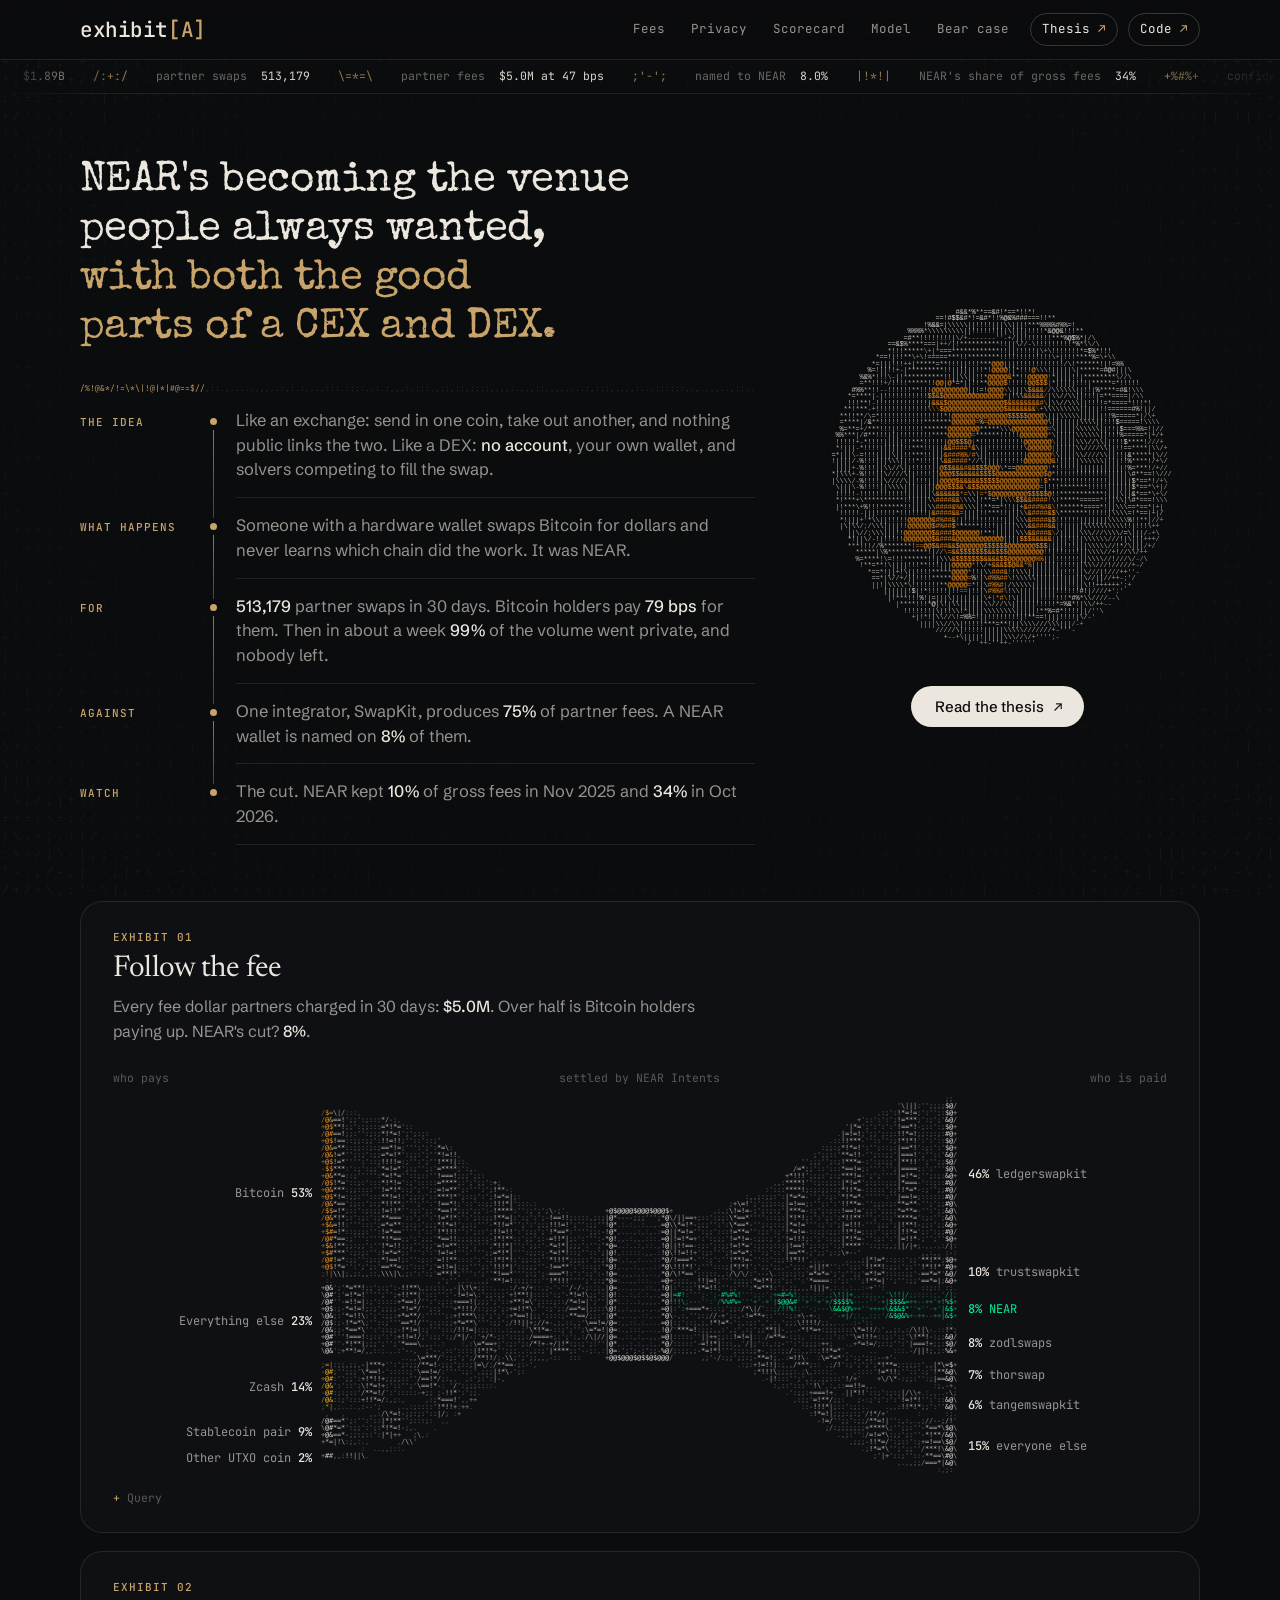
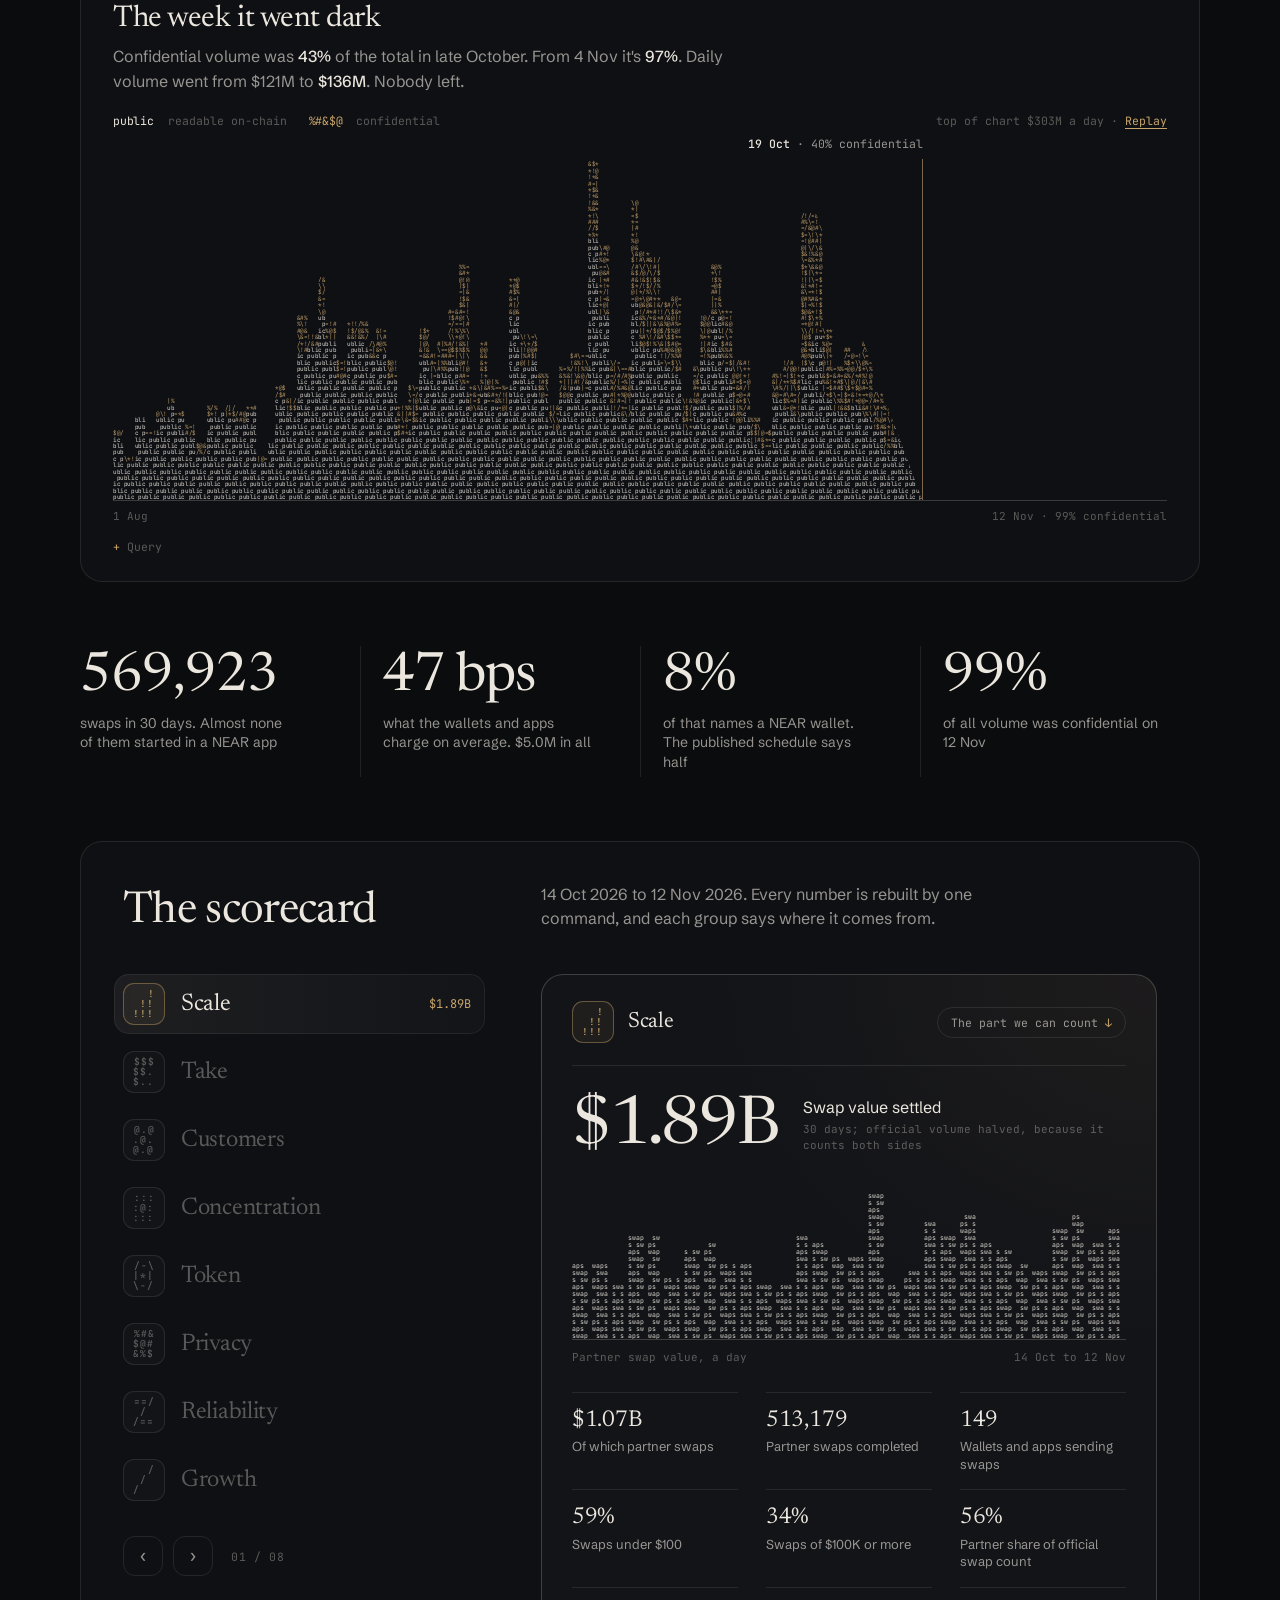
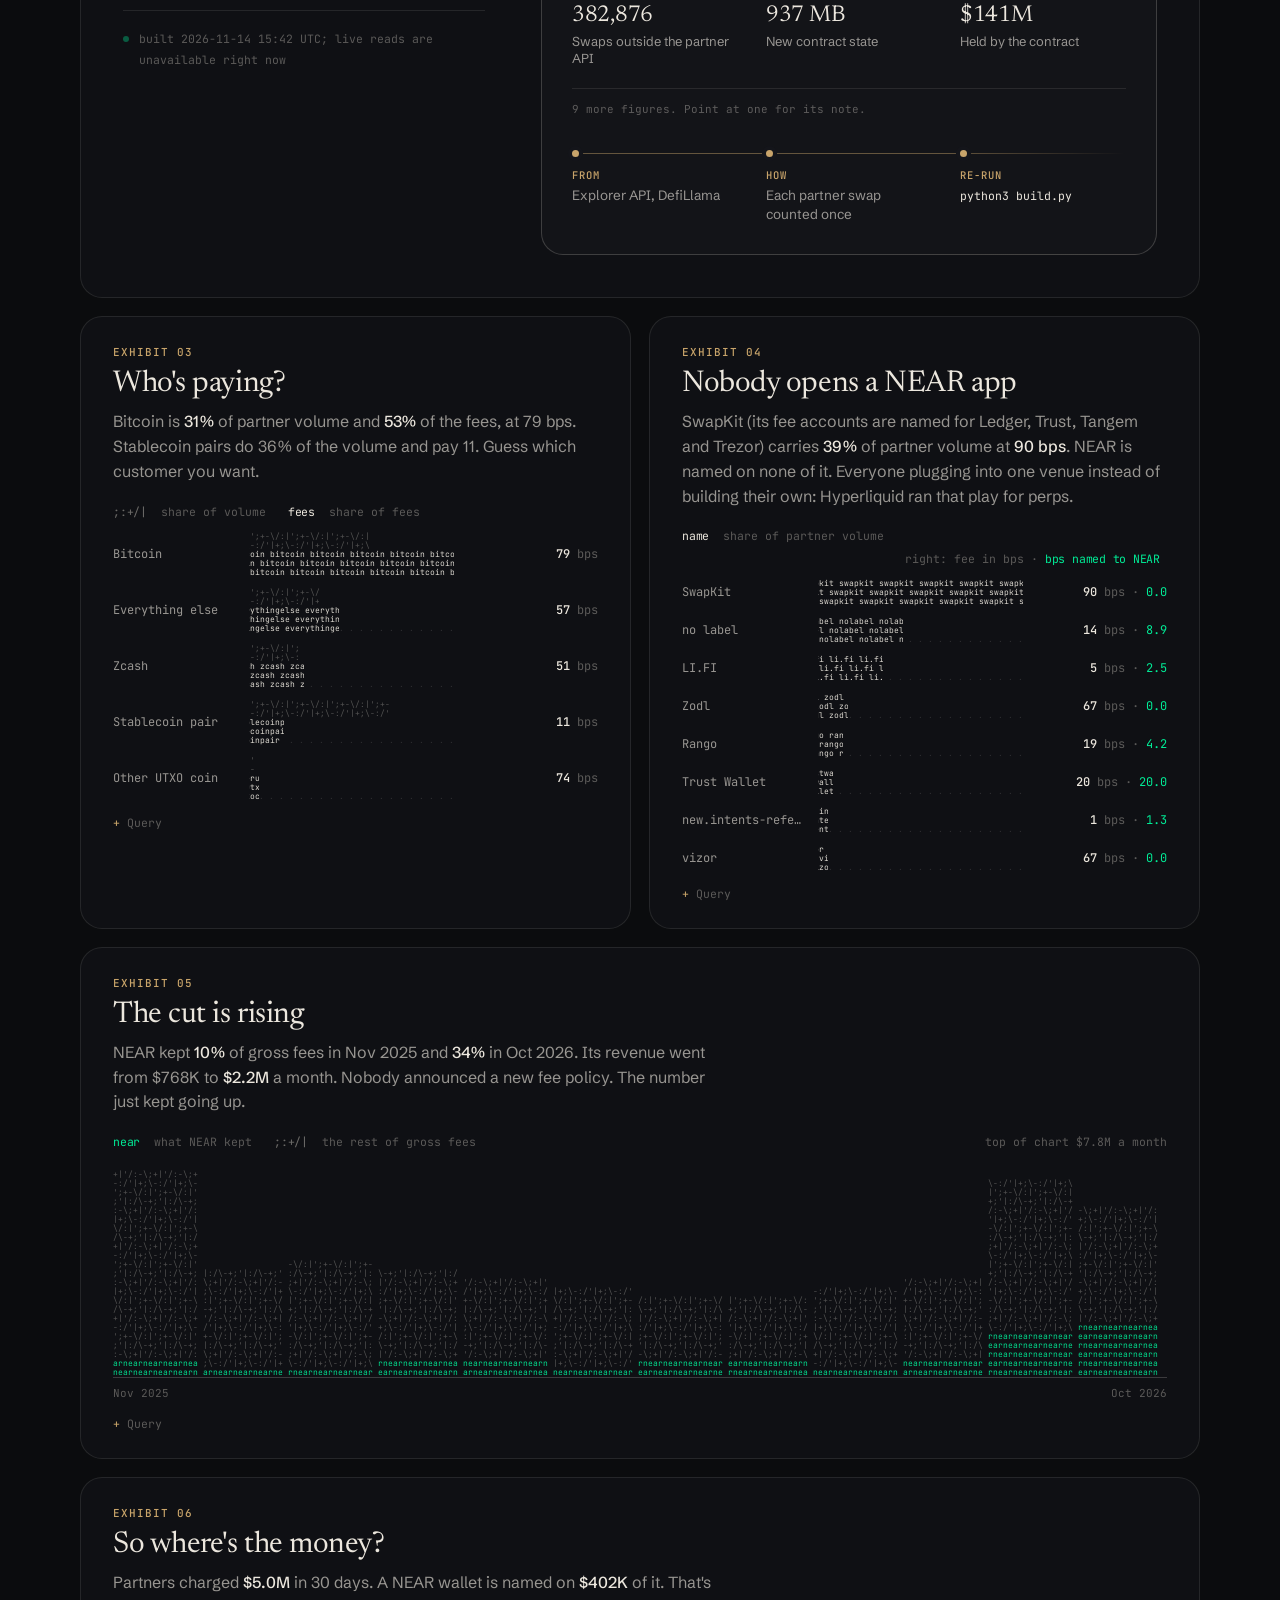
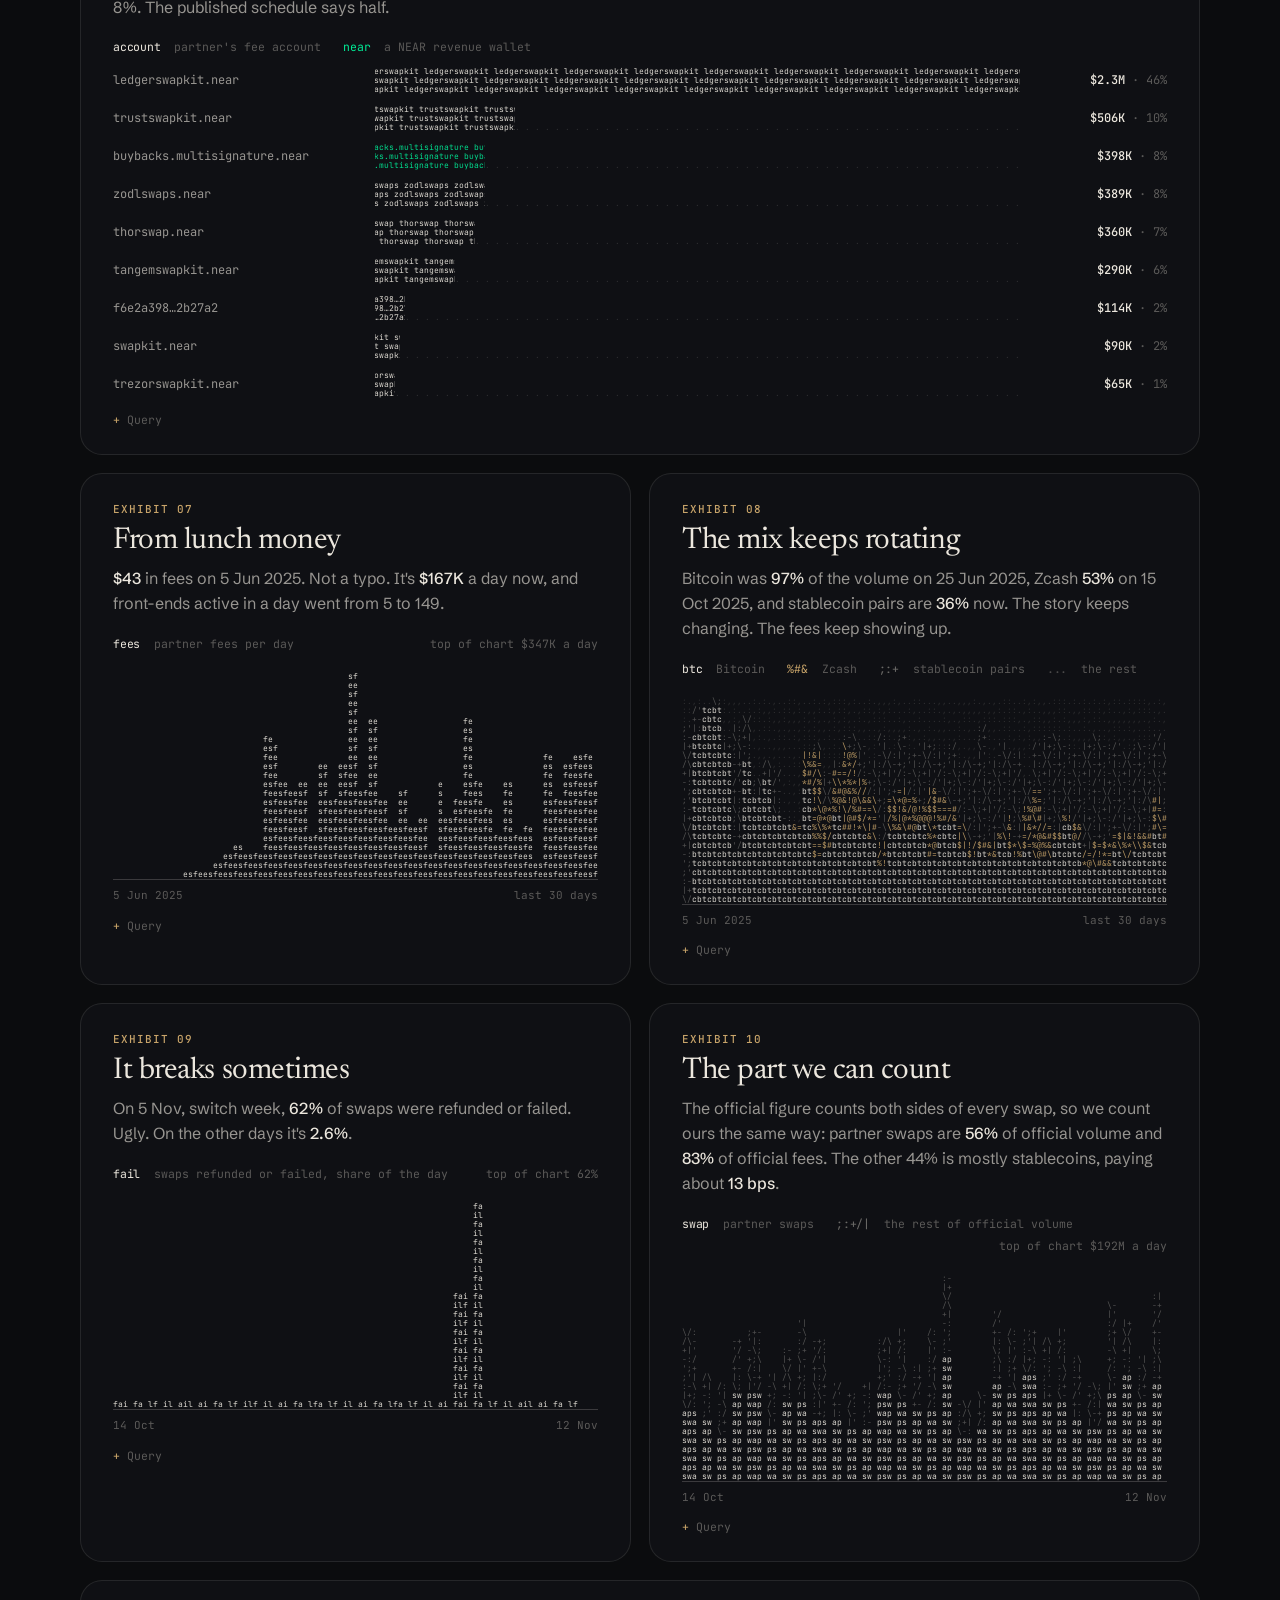
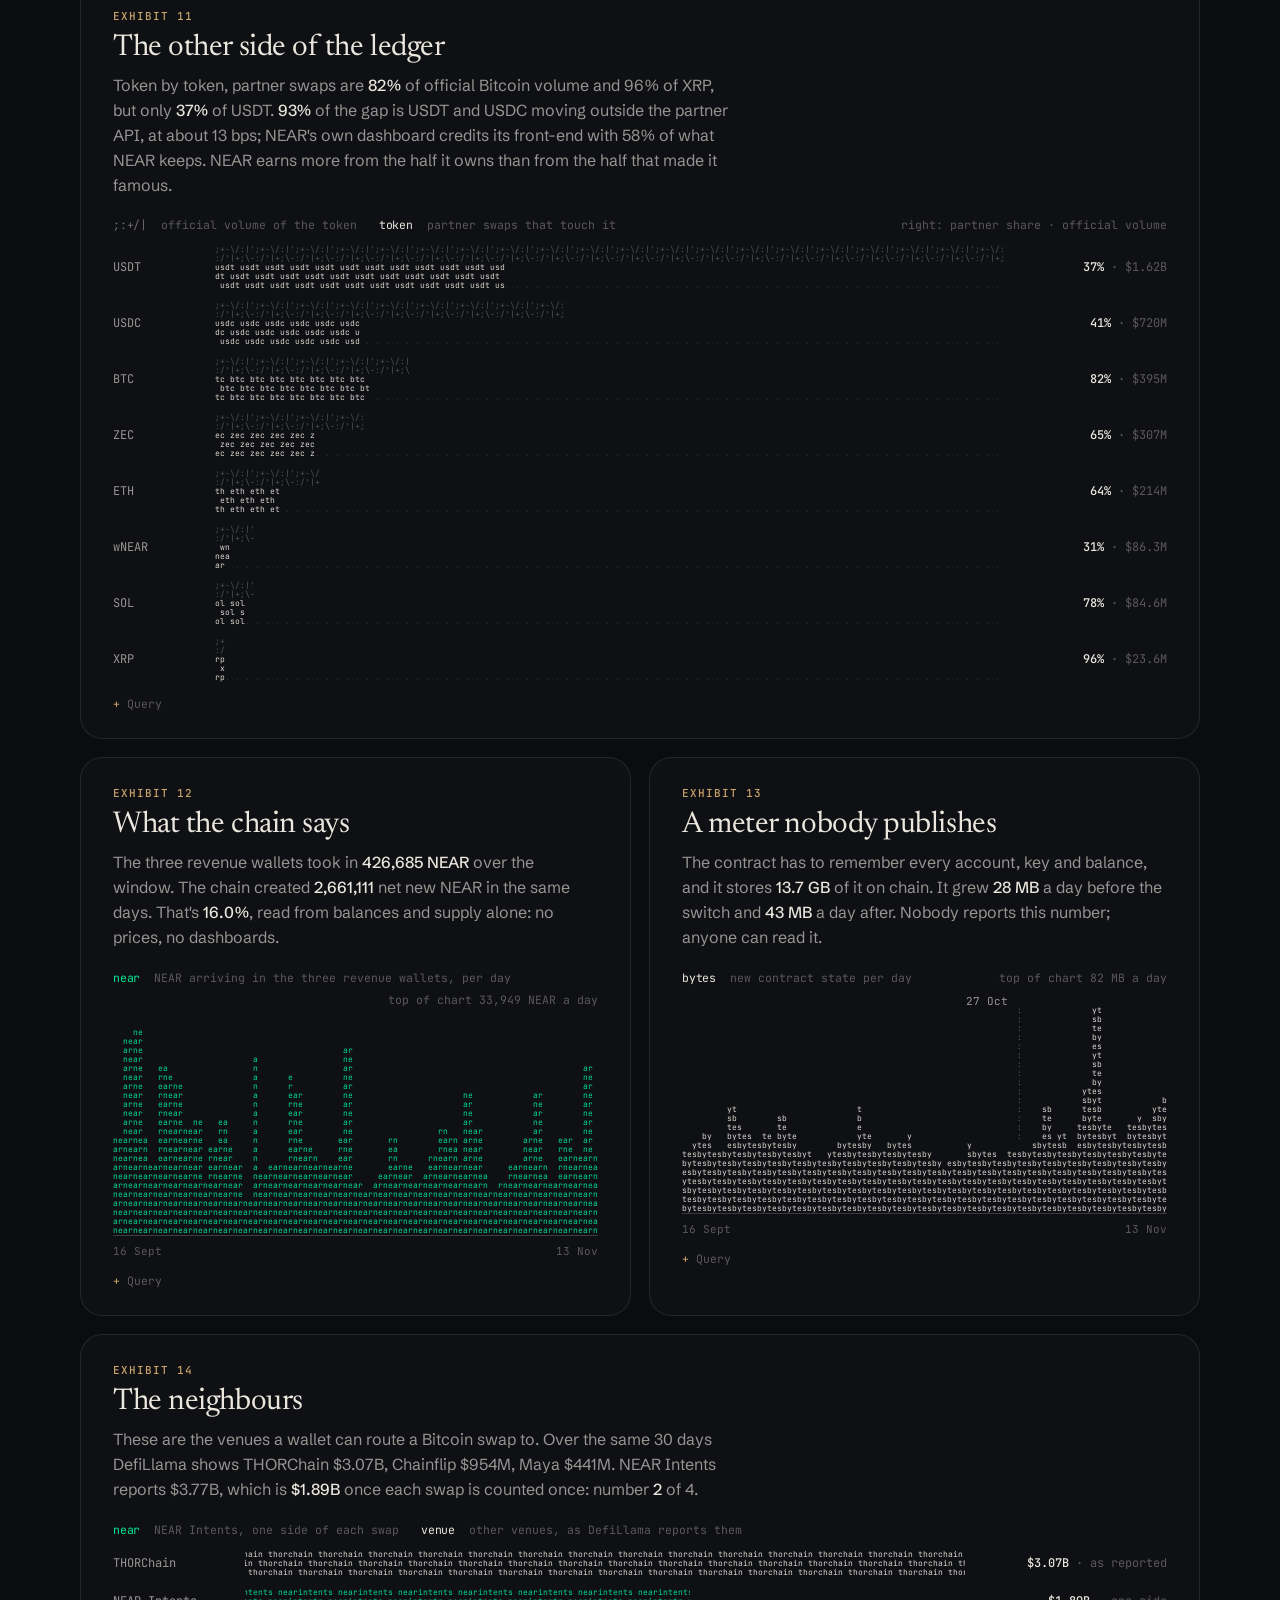
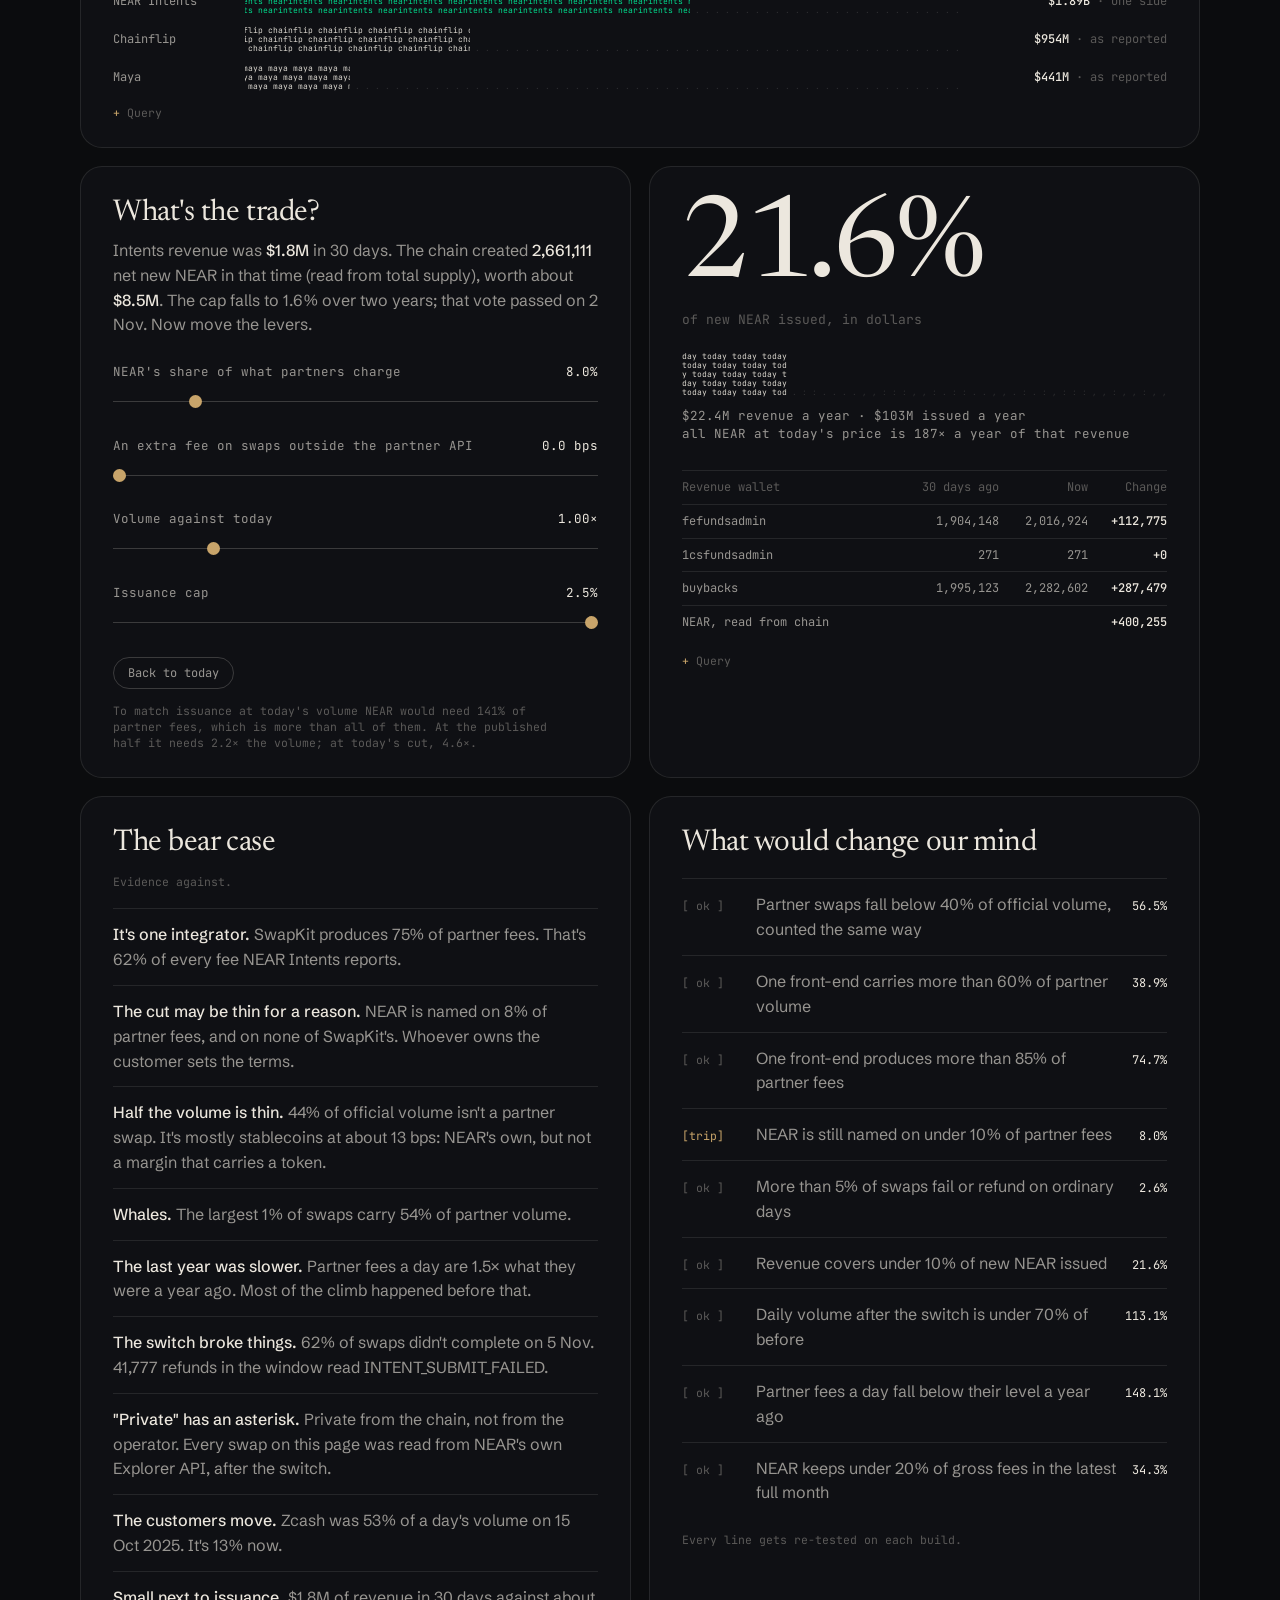
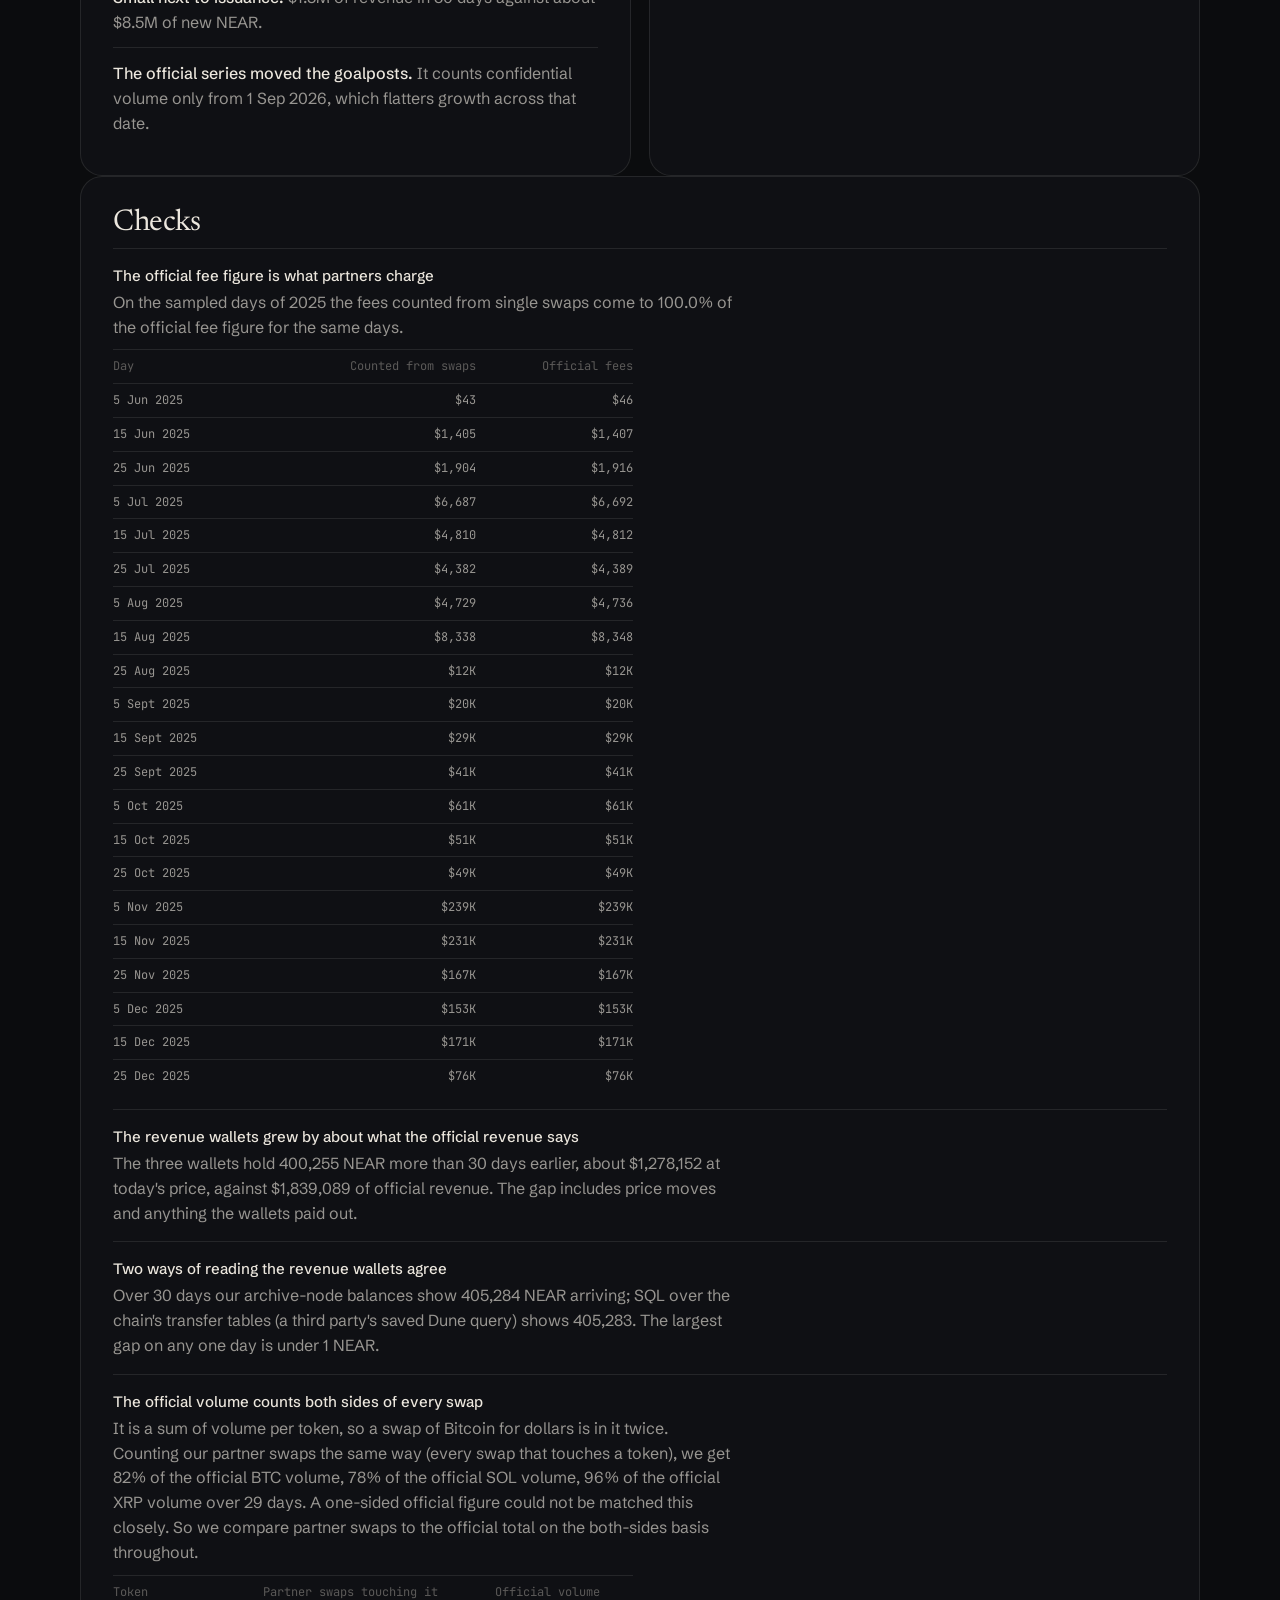
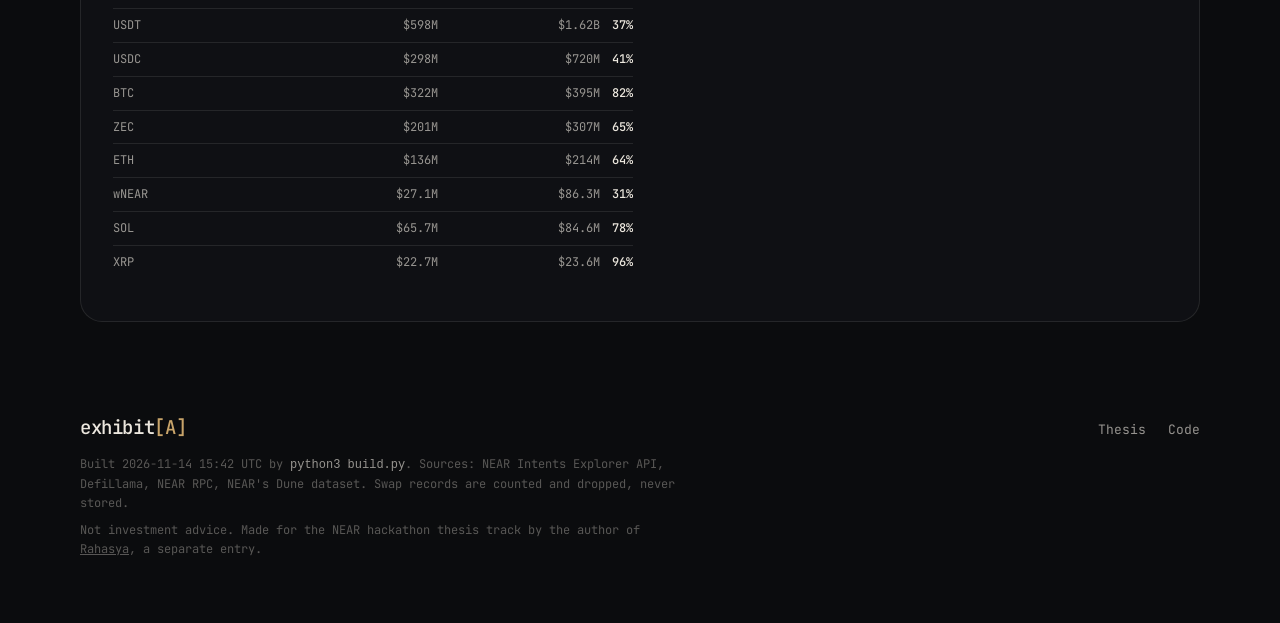
==== commit c696d9e1: "New headline: the venue people always wanted, with the good parts of a CEX and DEX The dashboard hea" ====
--- a/docs/index.html
+++ b/docs/index.html
@@ -3,7 +3,7 @@
 <head>
 <meta charset="utf-8">
 <meta name="viewport" content="width=device-width, initial-scale=1">
-<title>Exhibit A: the exchange with no order book</title>
+<title>Exhibit A: the venue people always wanted</title>
 <meta name="description" content="A long-term thesis on NEAR, tested against every partner swap of the last 30 days. Every chart can be rebuilt with one command.">
 <link rel="preconnect" href="https://fonts.googleapis.com">
 <link rel="preconnect" href="https://fonts.gstatic.com" crossorigin>
@@ -33,13 +33,14 @@
   <section class="hero">
     <div class="heroGrid">
       <div class="brief">
-        <h1>NEAR is becoming an exchange with no order book.</h1>
+        <h1>NEAR's becoming the venue people always wanted, <span>with both the good parts of a CEX and DEX.</span></h1>
         <canvas class="rule" aria-hidden="true"></canvas>
         <dl class="terms">
-          <div style="--i:0"><dt>What happens</dt><dd data-f="briefWhat"></dd></div>
-          <div style="--i:1"><dt>For</dt><dd data-f="briefFor"></dd></div>
-          <div style="--i:2"><dt>Against</dt><dd data-f="briefAgainst"></dd></div>
-          <div style="--i:3"><dt>Watch</dt><dd data-f="briefWatch"></dd></div>
+          <div style="--i:0"><dt>The idea</dt><dd>Like an exchange: send in one coin, take out another, and nothing public links the two. Like a DEX: <b>no account</b>, your own wallet, and solvers competing to fill the swap.</dd></div>
+          <div style="--i:1"><dt>What happens</dt><dd data-f="briefWhat"></dd></div>
+          <div style="--i:2"><dt>For</dt><dd data-f="briefFor"></dd></div>
+          <div style="--i:3"><dt>Against</dt><dd data-f="briefAgainst"></dd></div>
+          <div style="--i:4"><dt>Watch</dt><dd data-f="briefWatch"></dd></div>
         </dl>
       </div>
       <div class="coin">
--- a/docs/style.css
+++ b/docs/style.css
@@ -492,3 +492,7 @@
 /* the headline, typed */
 h1 { max-width: 20ch; font: 400 clamp(32px, 4vw, 54px)/1.13 "Special Elite", "Courier Prime", "Courier New", monospace; letter-spacing: -0.012em; }
 @media (max-width: 860px) { .lockup span.bracket { font-size: 19px; } }
+
+/* the headline is a long sentence now: smaller, and its second half quieter */
+h1 { max-width: 25ch; font-size: clamp(28px, 3.3vw, 45px); line-height: 1.16; }
+h1 span { color: var(--brass); }
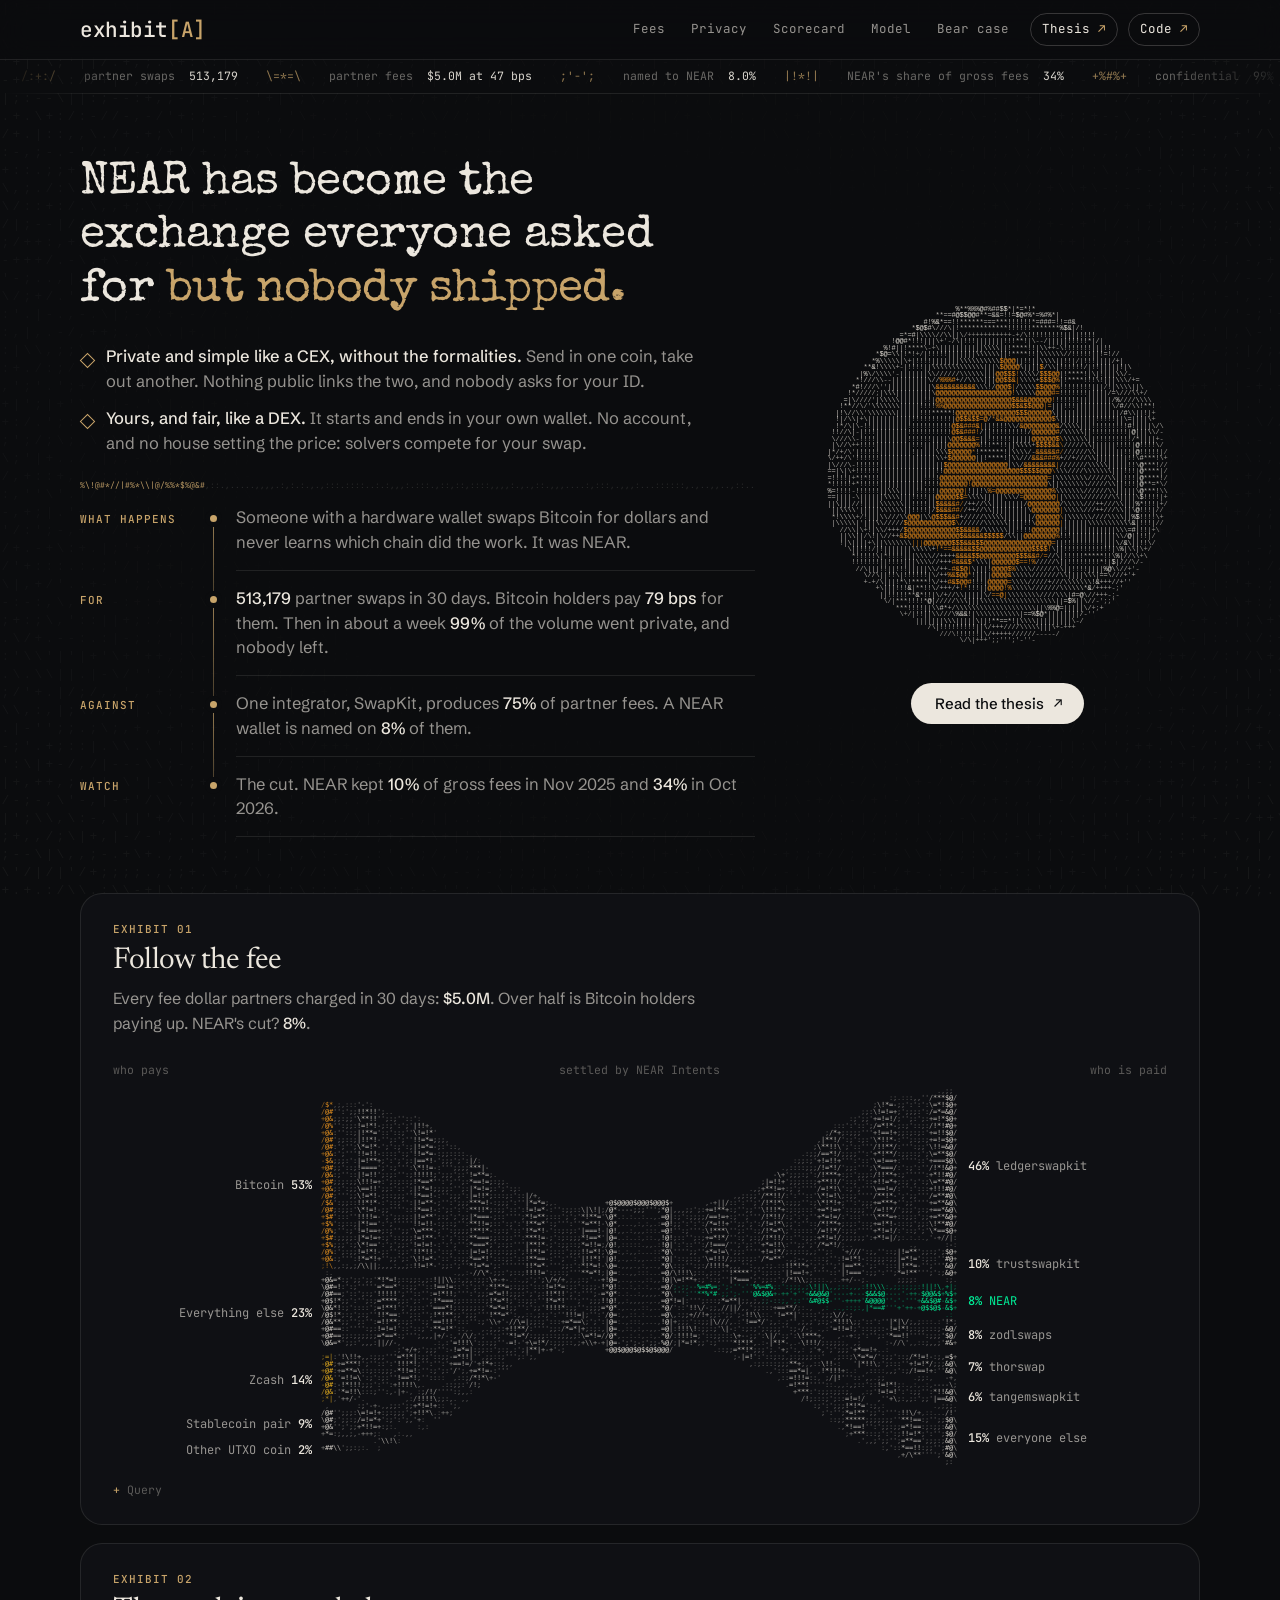
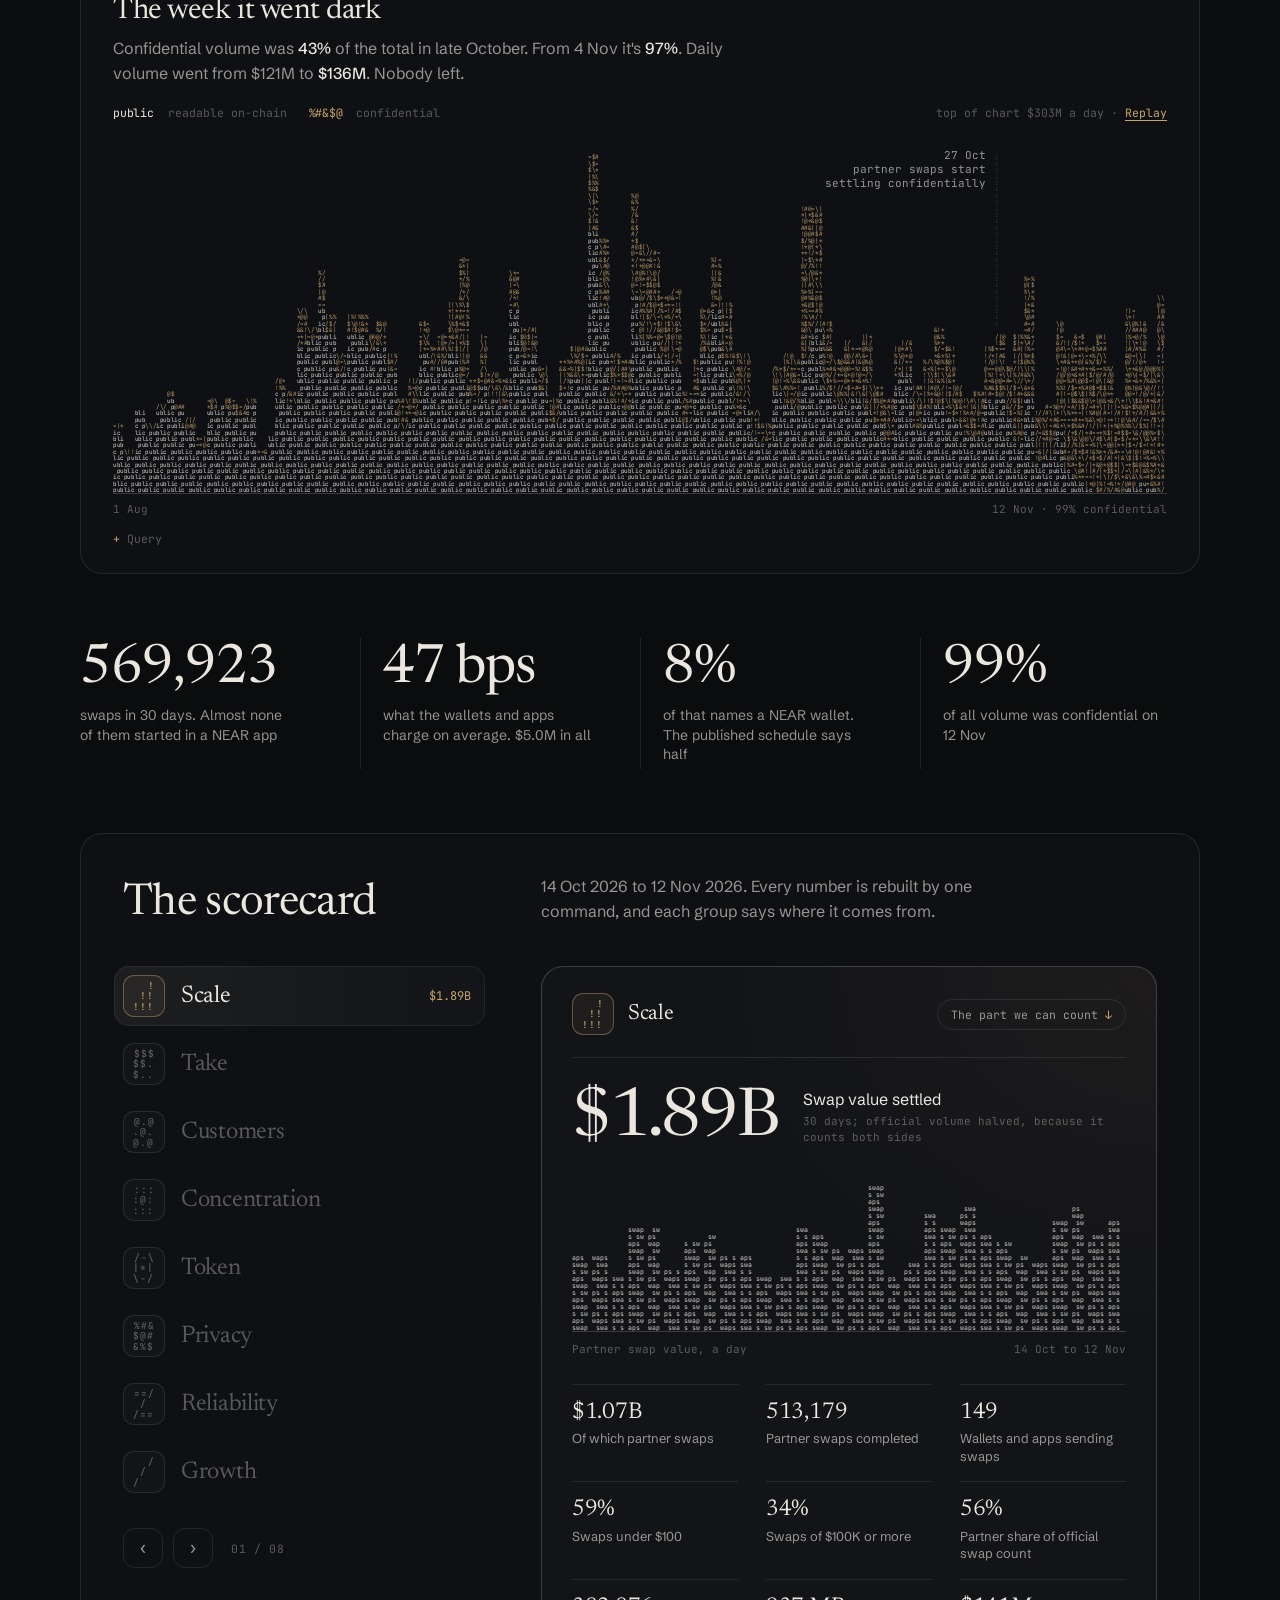
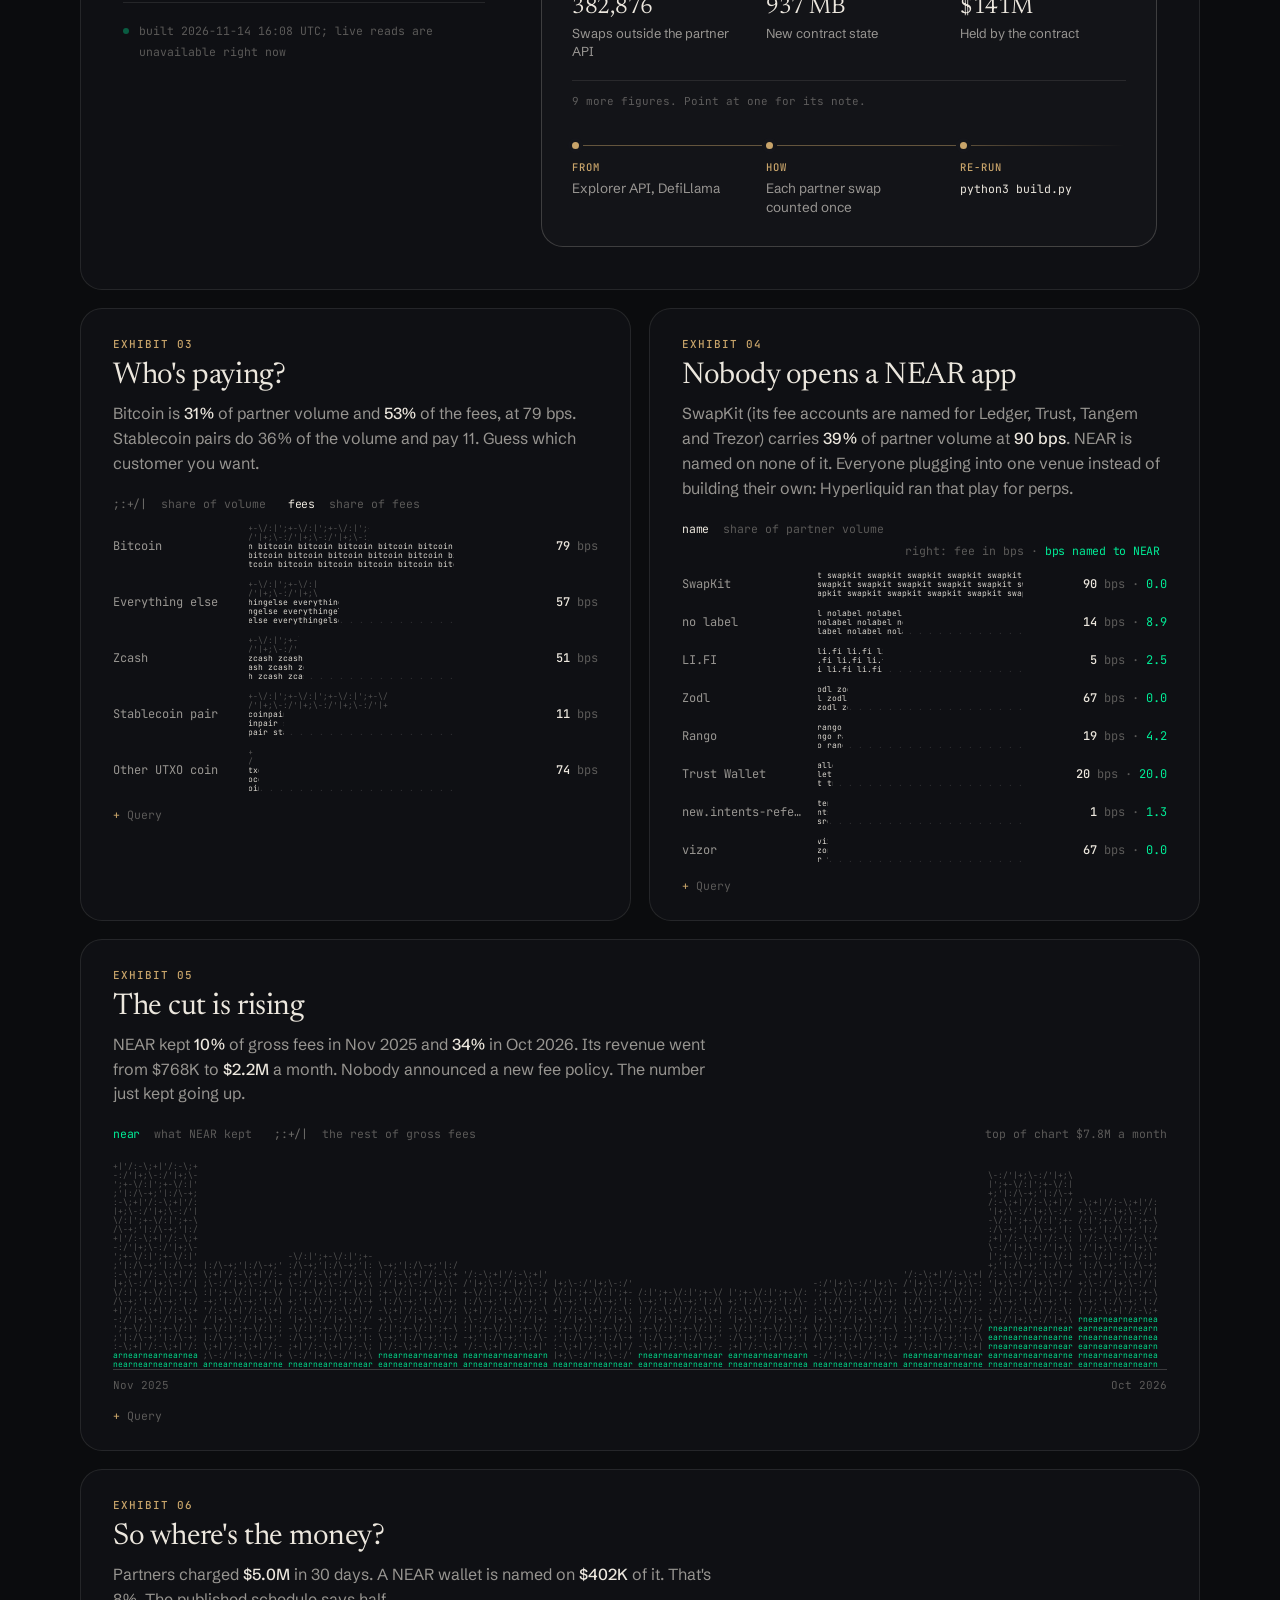
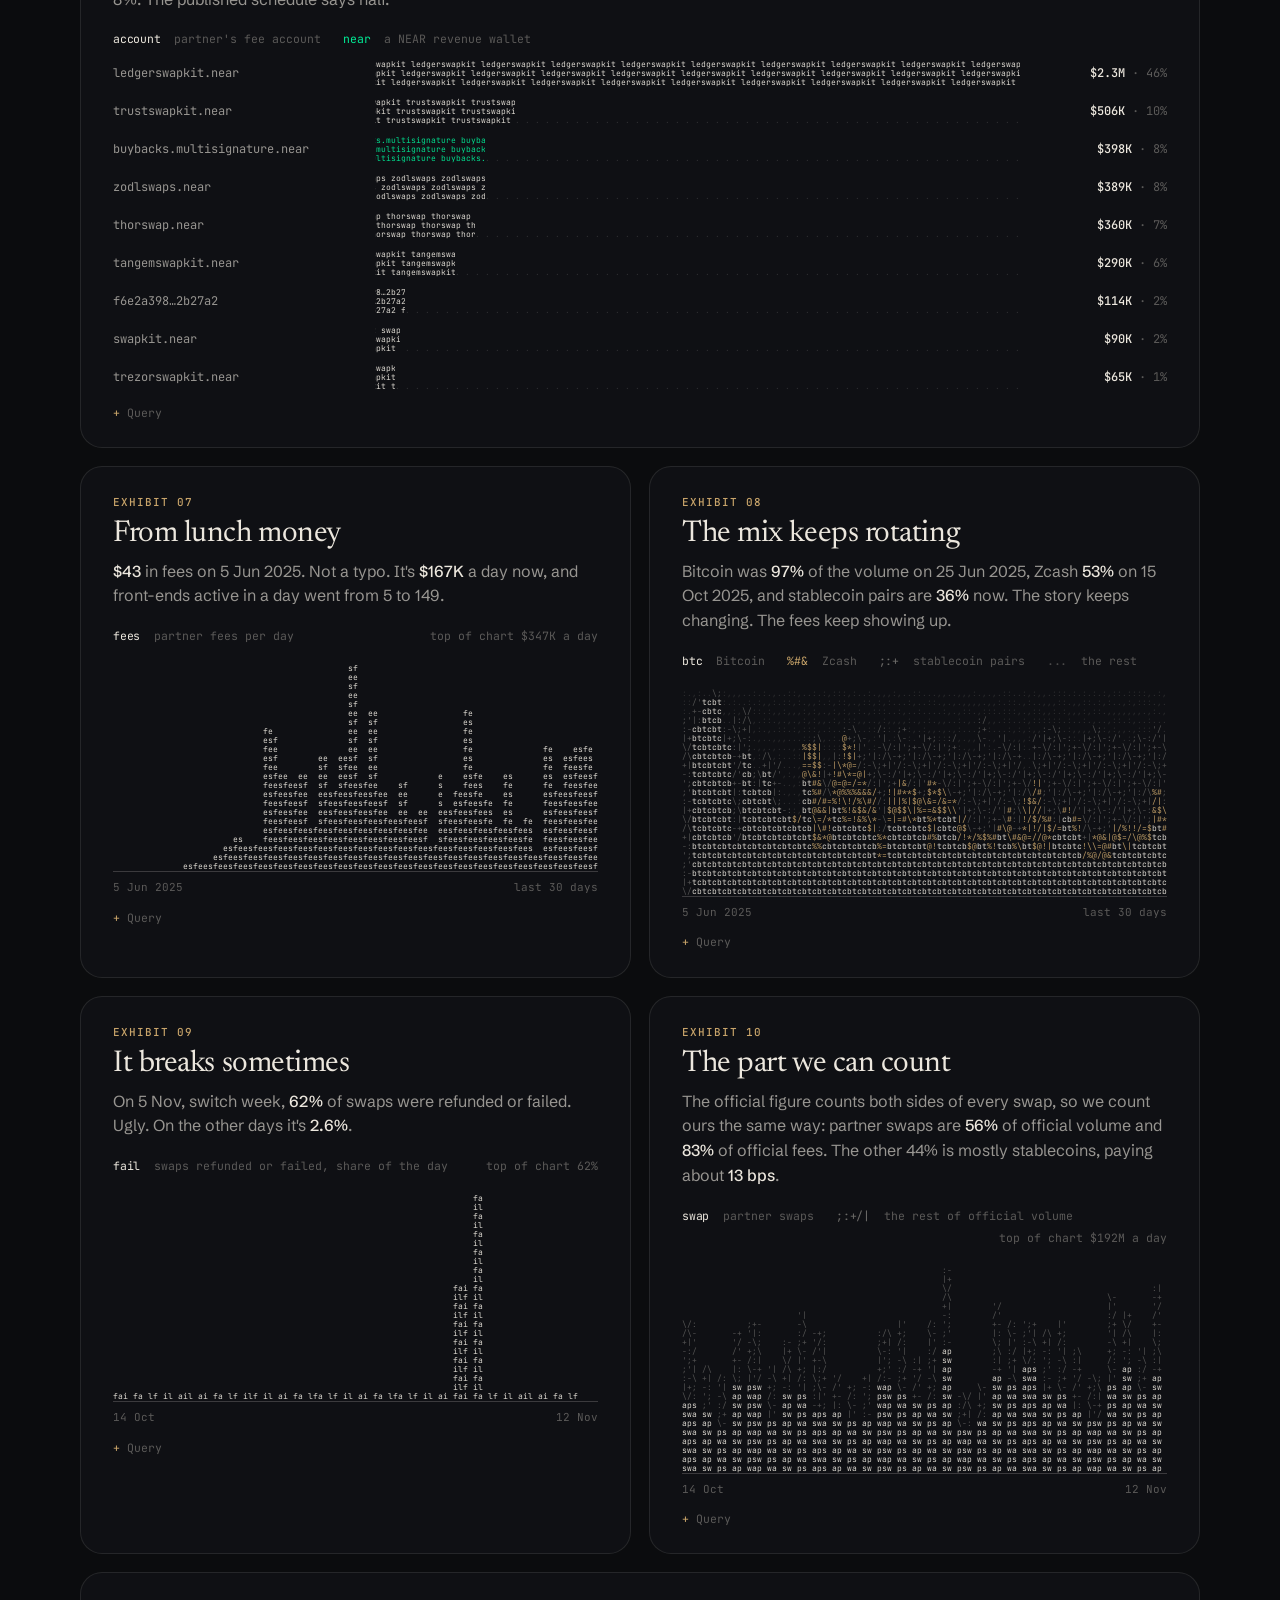
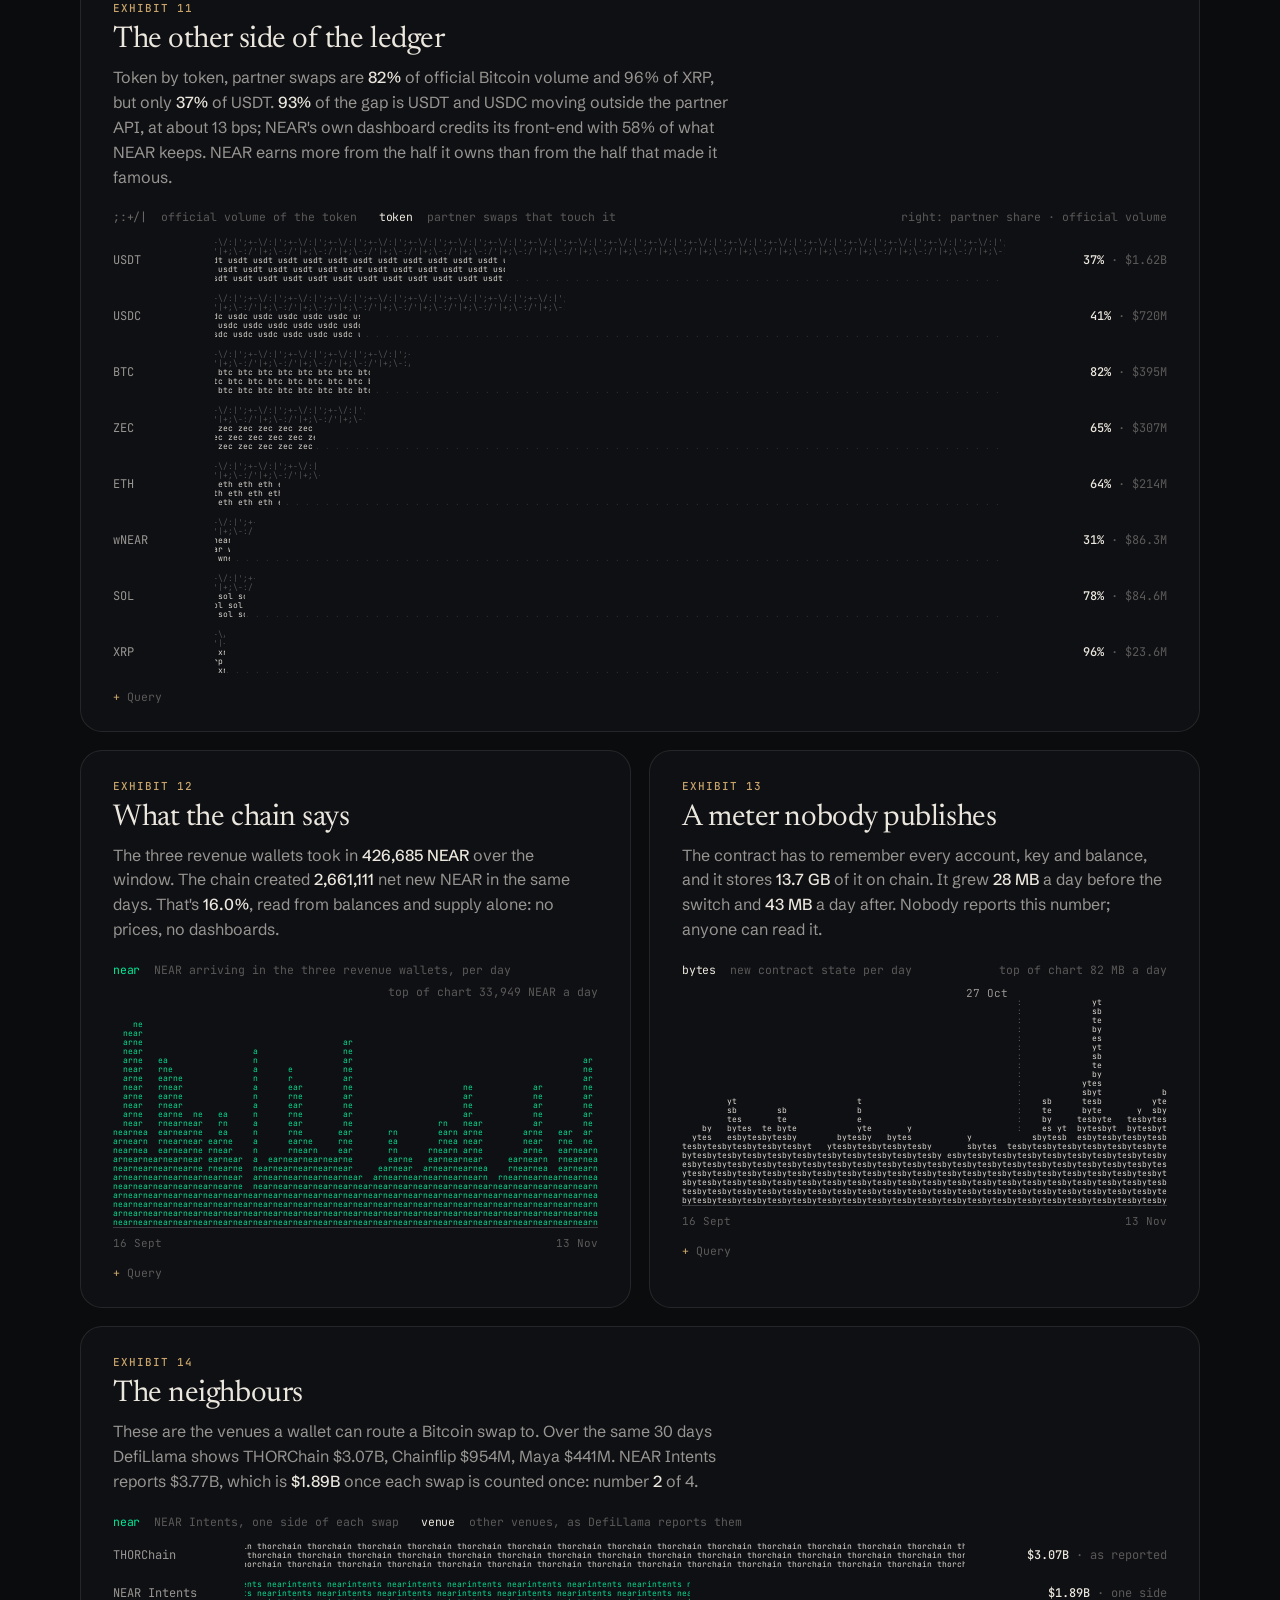
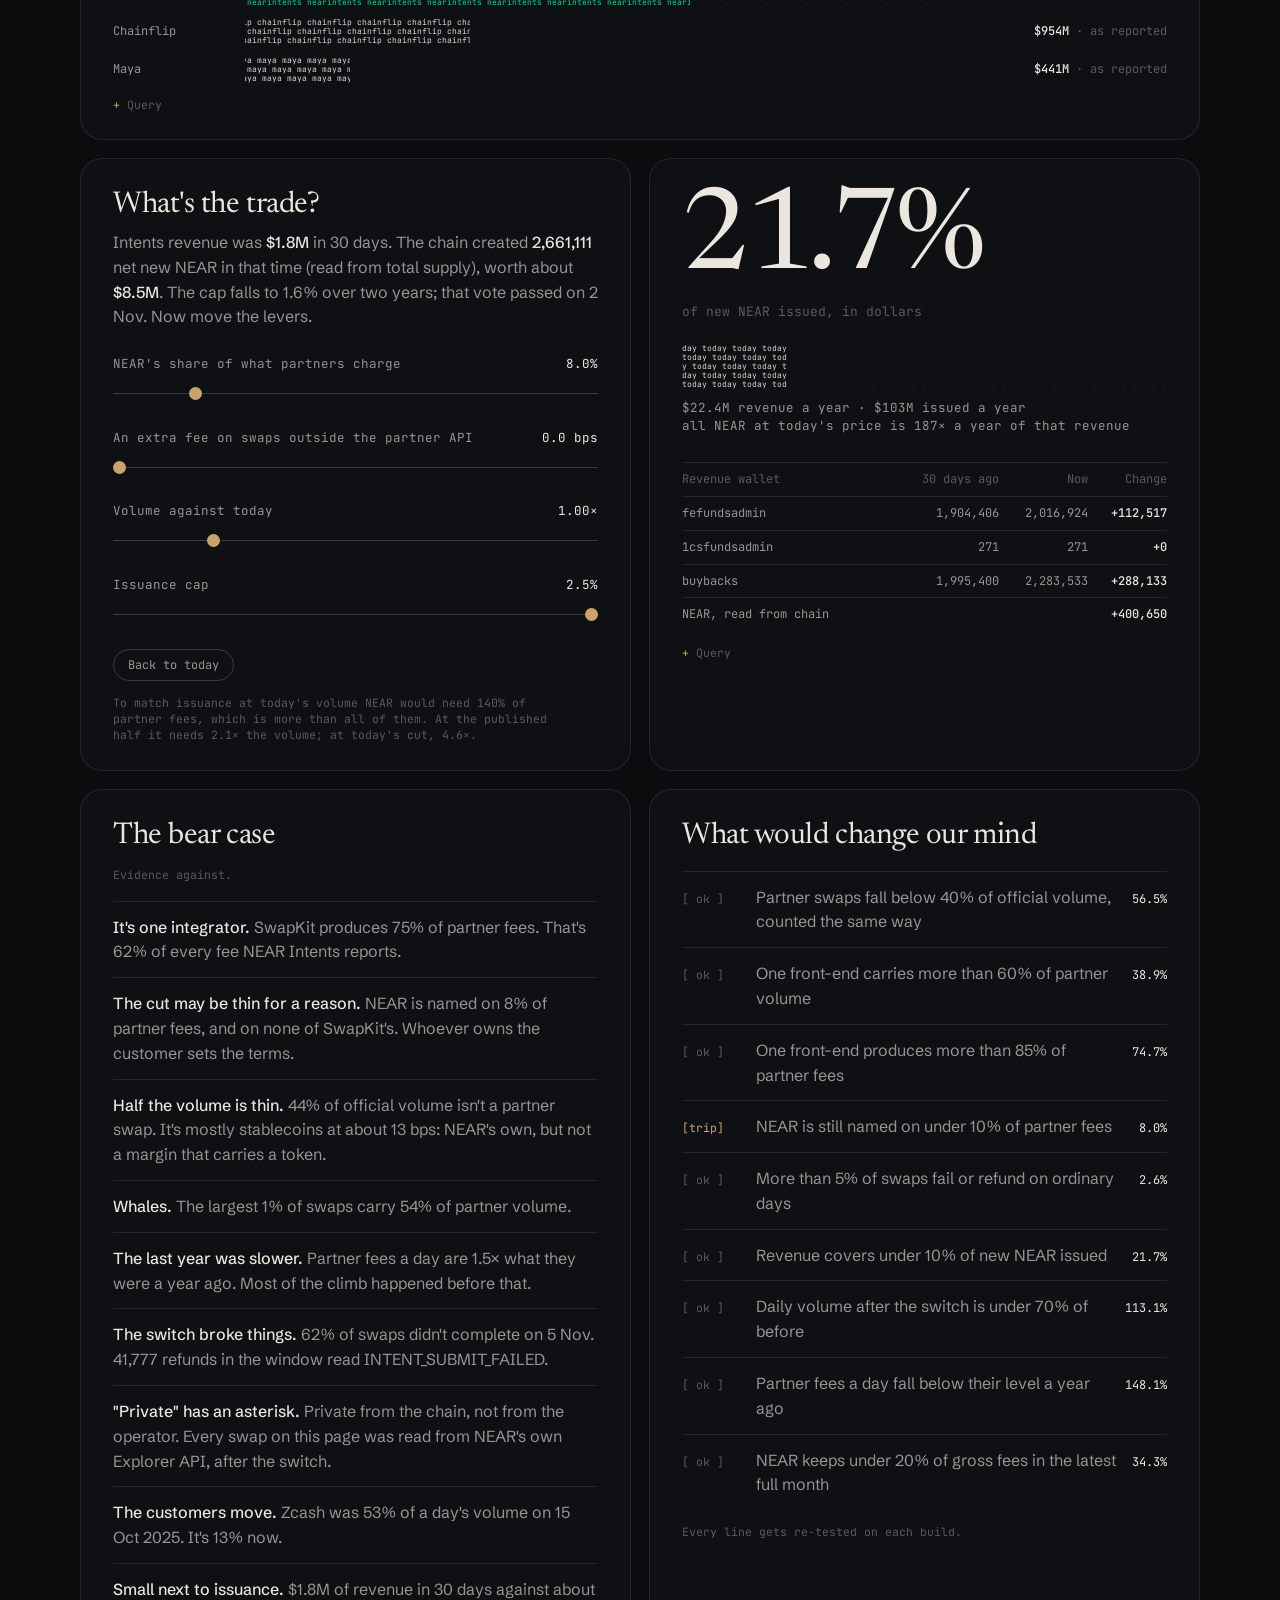
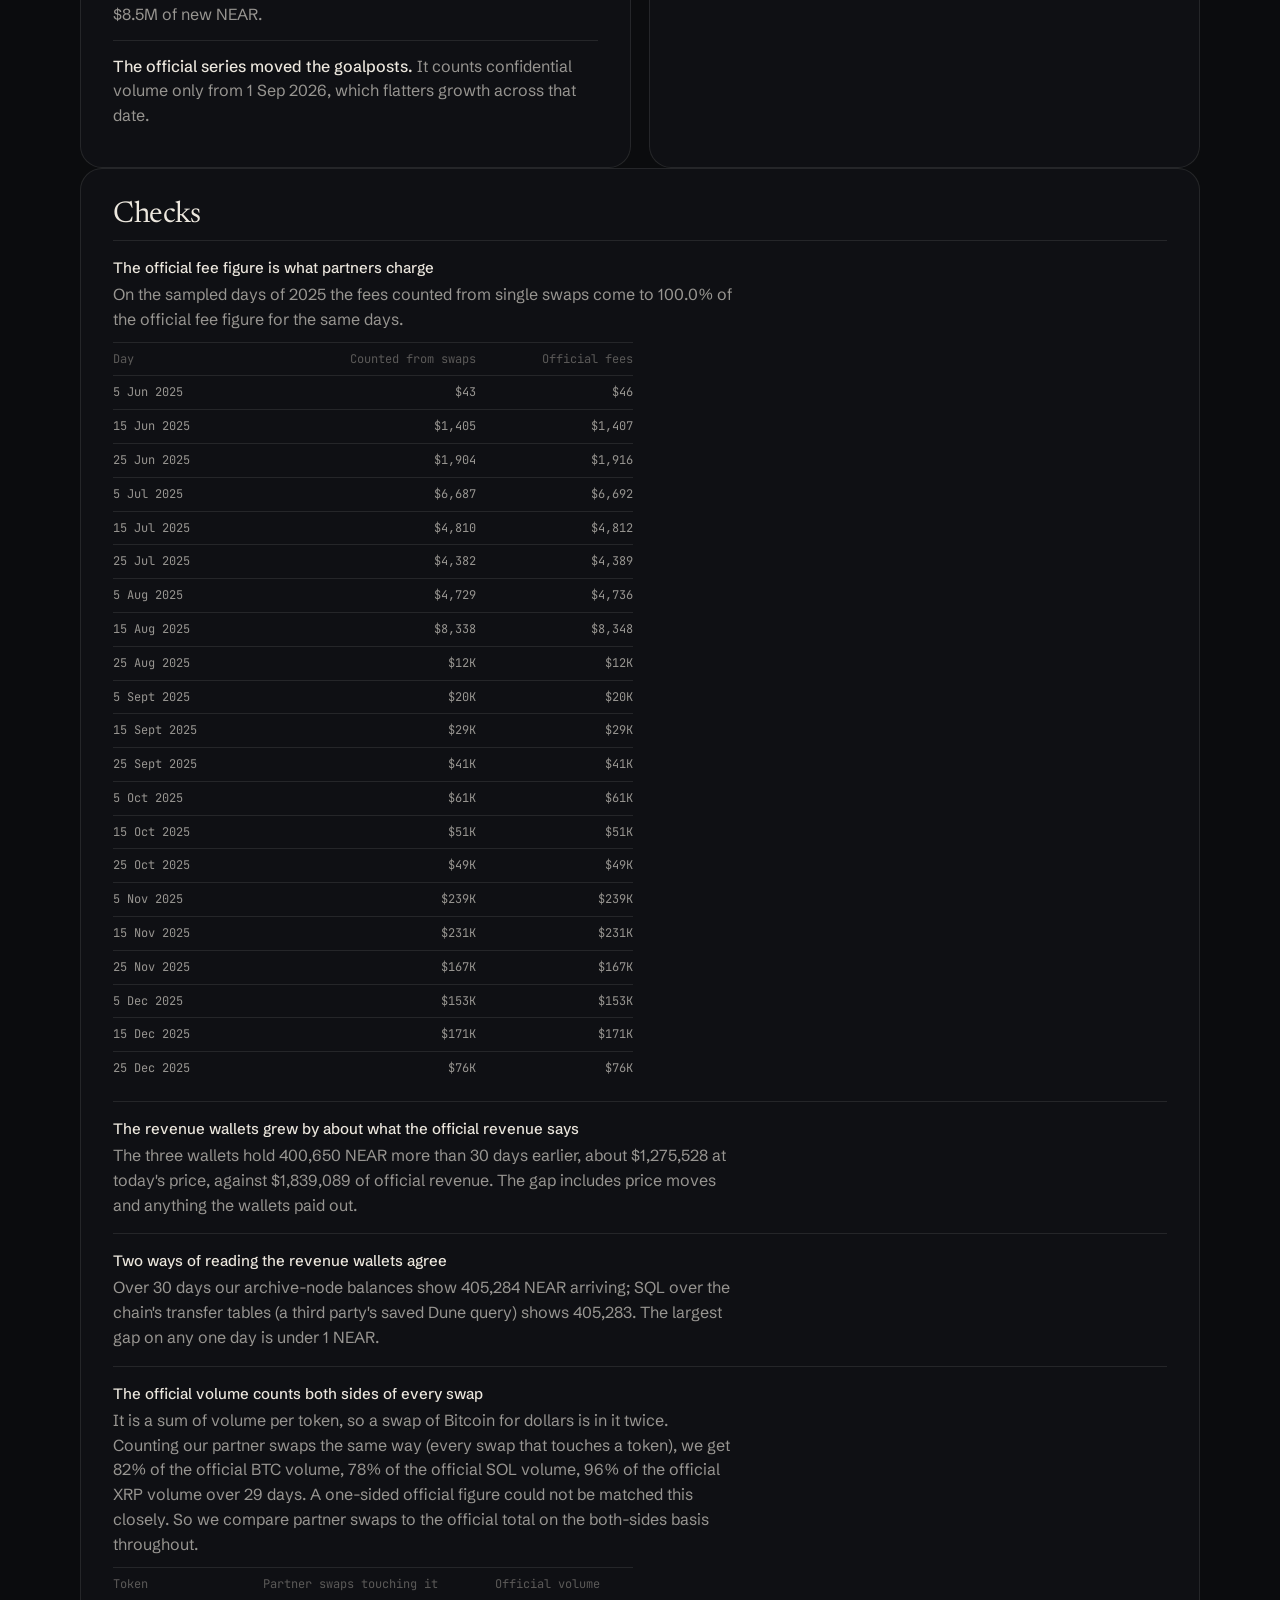
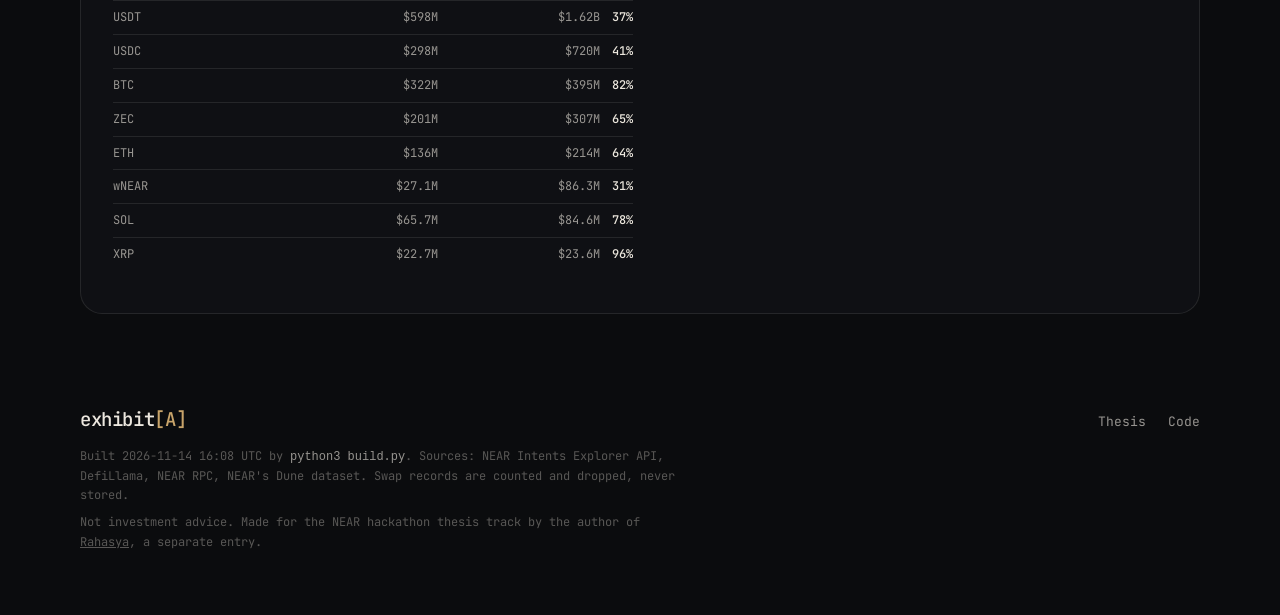
==== commit 229e8792: "Headline: NEAR has become the exchange everyone asked for but nobody shipped With two points under i" ====
--- a/docs/index.html
+++ b/docs/index.html
@@ -3,7 +3,7 @@
 <head>
 <meta charset="utf-8">
 <meta name="viewport" content="width=device-width, initial-scale=1">
-<title>Exhibit A: the venue people always wanted</title>
+<title>Exhibit A: the exchange everyone asked for</title>
 <meta name="description" content="A long-term thesis on NEAR, tested against every partner swap of the last 30 days. Every chart can be rebuilt with one command.">
 <link rel="preconnect" href="https://fonts.googleapis.com">
 <link rel="preconnect" href="https://fonts.gstatic.com" crossorigin>
@@ -33,14 +33,17 @@
   <section class="hero">
     <div class="heroGrid">
       <div class="brief">
-        <h1>NEAR's becoming the venue people always wanted, <span>with both the good parts of a CEX and DEX.</span></h1>
+        <h1>NEAR has become the exchange everyone asked for <span>but nobody shipped.</span></h1>
+        <ul class="pitch">
+          <li><b>Private and simple like a CEX, without the formalities.</b> Send in one coin, take out another. Nothing public links the two, and nobody asks for your ID.</li>
+          <li><b>Yours, and fair, like a DEX.</b> It starts and ends in your own wallet. No account, and no house setting the price: solvers compete for your swap.</li>
+        </ul>
         <canvas class="rule" aria-hidden="true"></canvas>
         <dl class="terms">
-          <div style="--i:0"><dt>The idea</dt><dd>Like an exchange: send in one coin, take out another, and nothing public links the two. Like a DEX: <b>no account</b>, your own wallet, and solvers competing to fill the swap.</dd></div>
-          <div style="--i:1"><dt>What happens</dt><dd data-f="briefWhat"></dd></div>
-          <div style="--i:2"><dt>For</dt><dd data-f="briefFor"></dd></div>
-          <div style="--i:3"><dt>Against</dt><dd data-f="briefAgainst"></dd></div>
-          <div style="--i:4"><dt>Watch</dt><dd data-f="briefWatch"></dd></div>
+          <div style="--i:0"><dt>What happens</dt><dd data-f="briefWhat"></dd></div>
+          <div style="--i:1"><dt>For</dt><dd data-f="briefFor"></dd></div>
+          <div style="--i:2"><dt>Against</dt><dd data-f="briefAgainst"></dd></div>
+          <div style="--i:3"><dt>Watch</dt><dd data-f="briefWatch"></dd></div>
         </dl>
       </div>
       <div class="coin">
--- a/docs/style.css
+++ b/docs/style.css
@@ -494,5 +494,10 @@
 @media (max-width: 860px) { .lockup span.bracket { font-size: 19px; } }
 
 /* the headline is a long sentence now: smaller, and its second half quieter */
-h1 { max-width: 25ch; font-size: clamp(28px, 3.3vw, 45px); line-height: 1.16; }
+h1 { max-width: 23ch; font-size: clamp(29px, 3.6vw, 49px); line-height: 1.16; }
+.pitch { margin: 26px 0 0; padding: 0; list-style: none; display: grid; gap: 12px; max-width: 62ch; }
+.pitch li { position: relative; padding-left: 26px; font-size: 16.5px; line-height: 1.5; color: var(--dim); }
+.pitch li::before { content: ""; position: absolute; left: 2px; top: 0.62em; width: 9px; height: 9px; border: 1.5px solid var(--brass); transform: rotate(45deg); }
+.pitch b { color: var(--paper); font-weight: 500; }
+.rule { margin-top: 26px; }
 h1 span { color: var(--brass); }
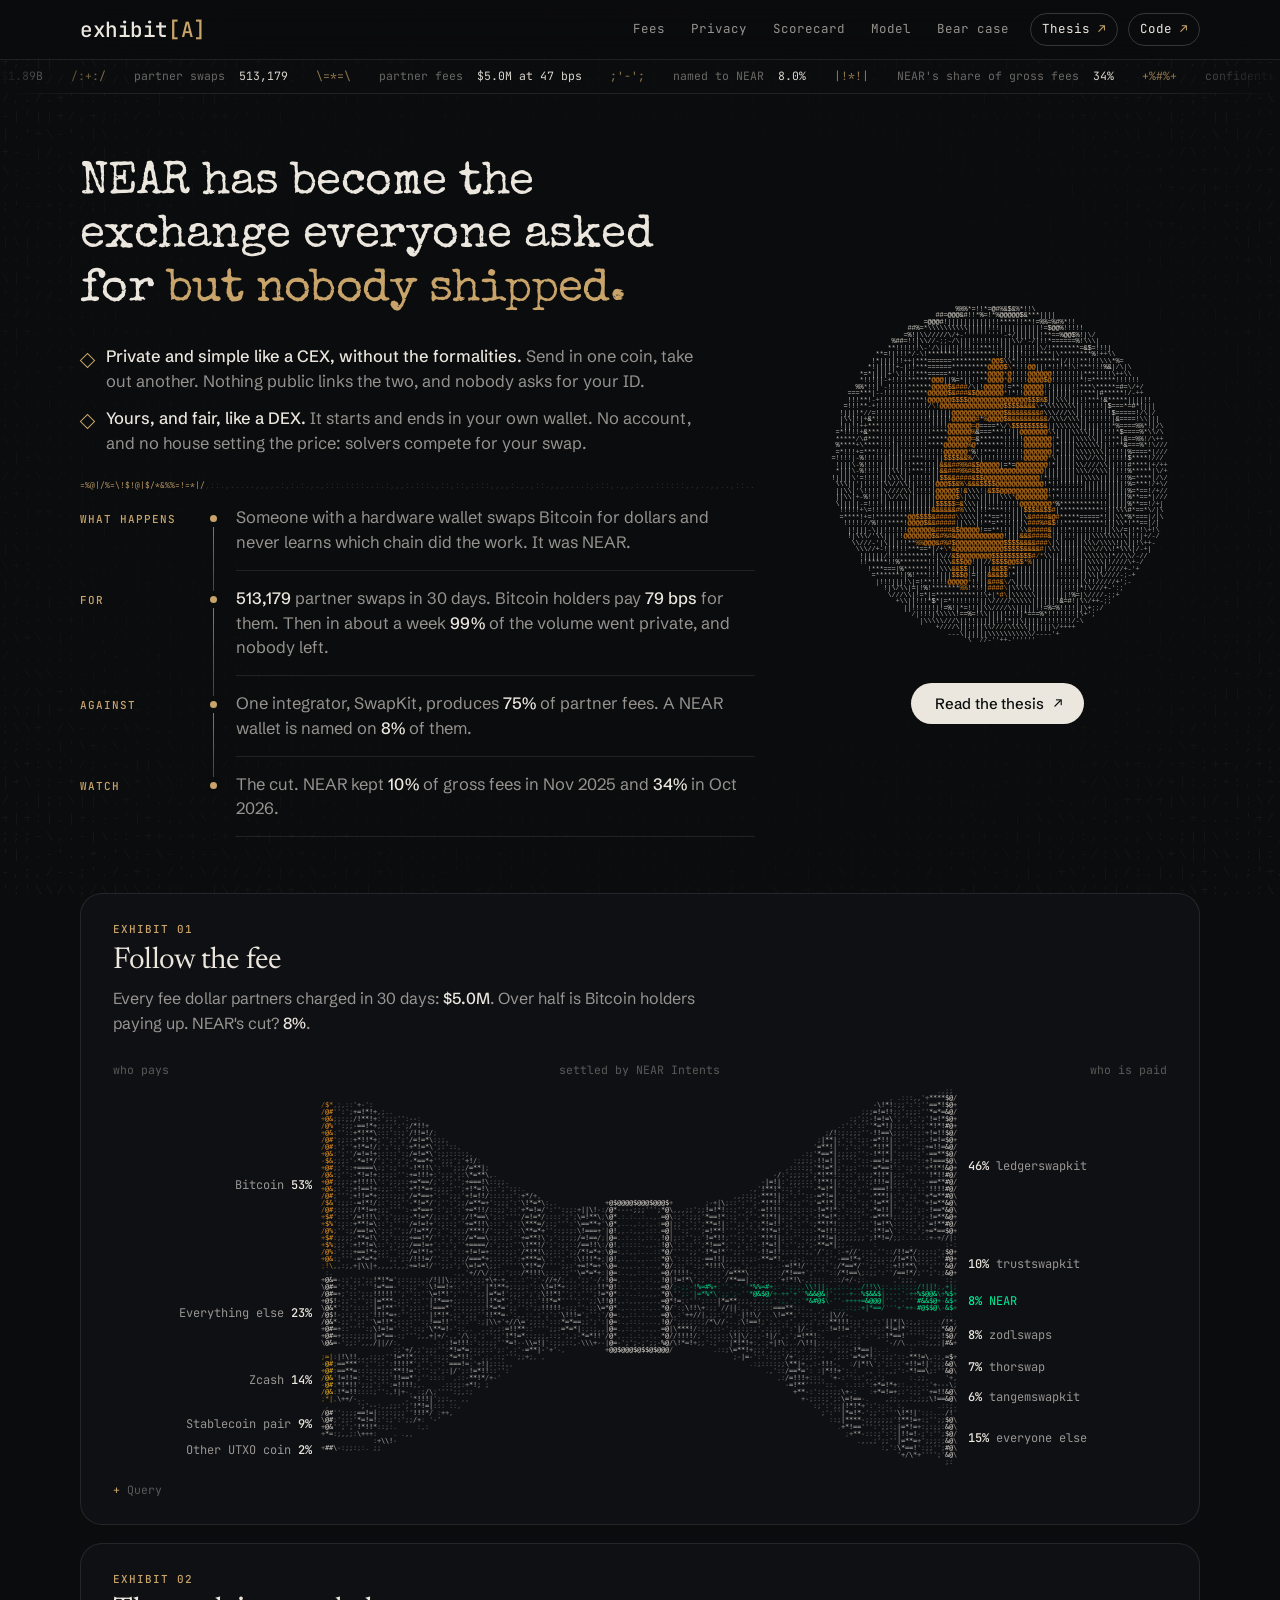
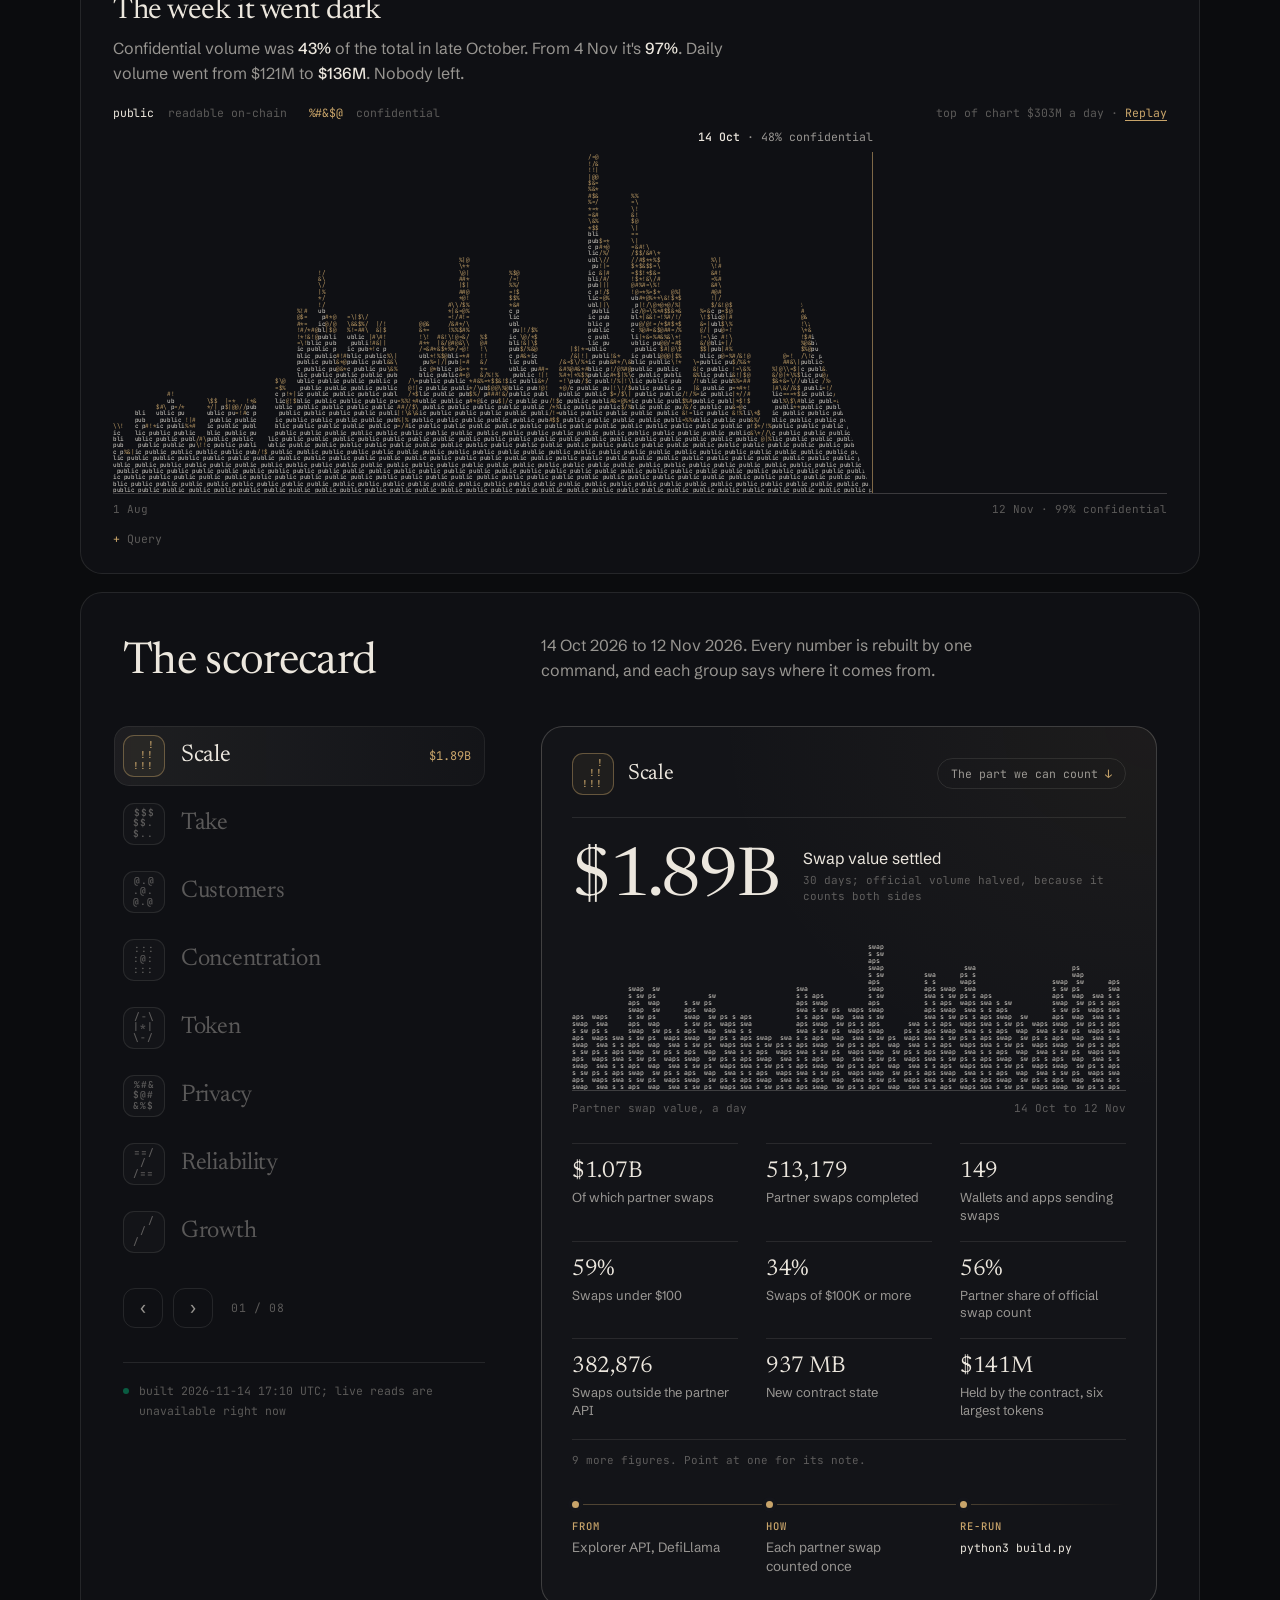
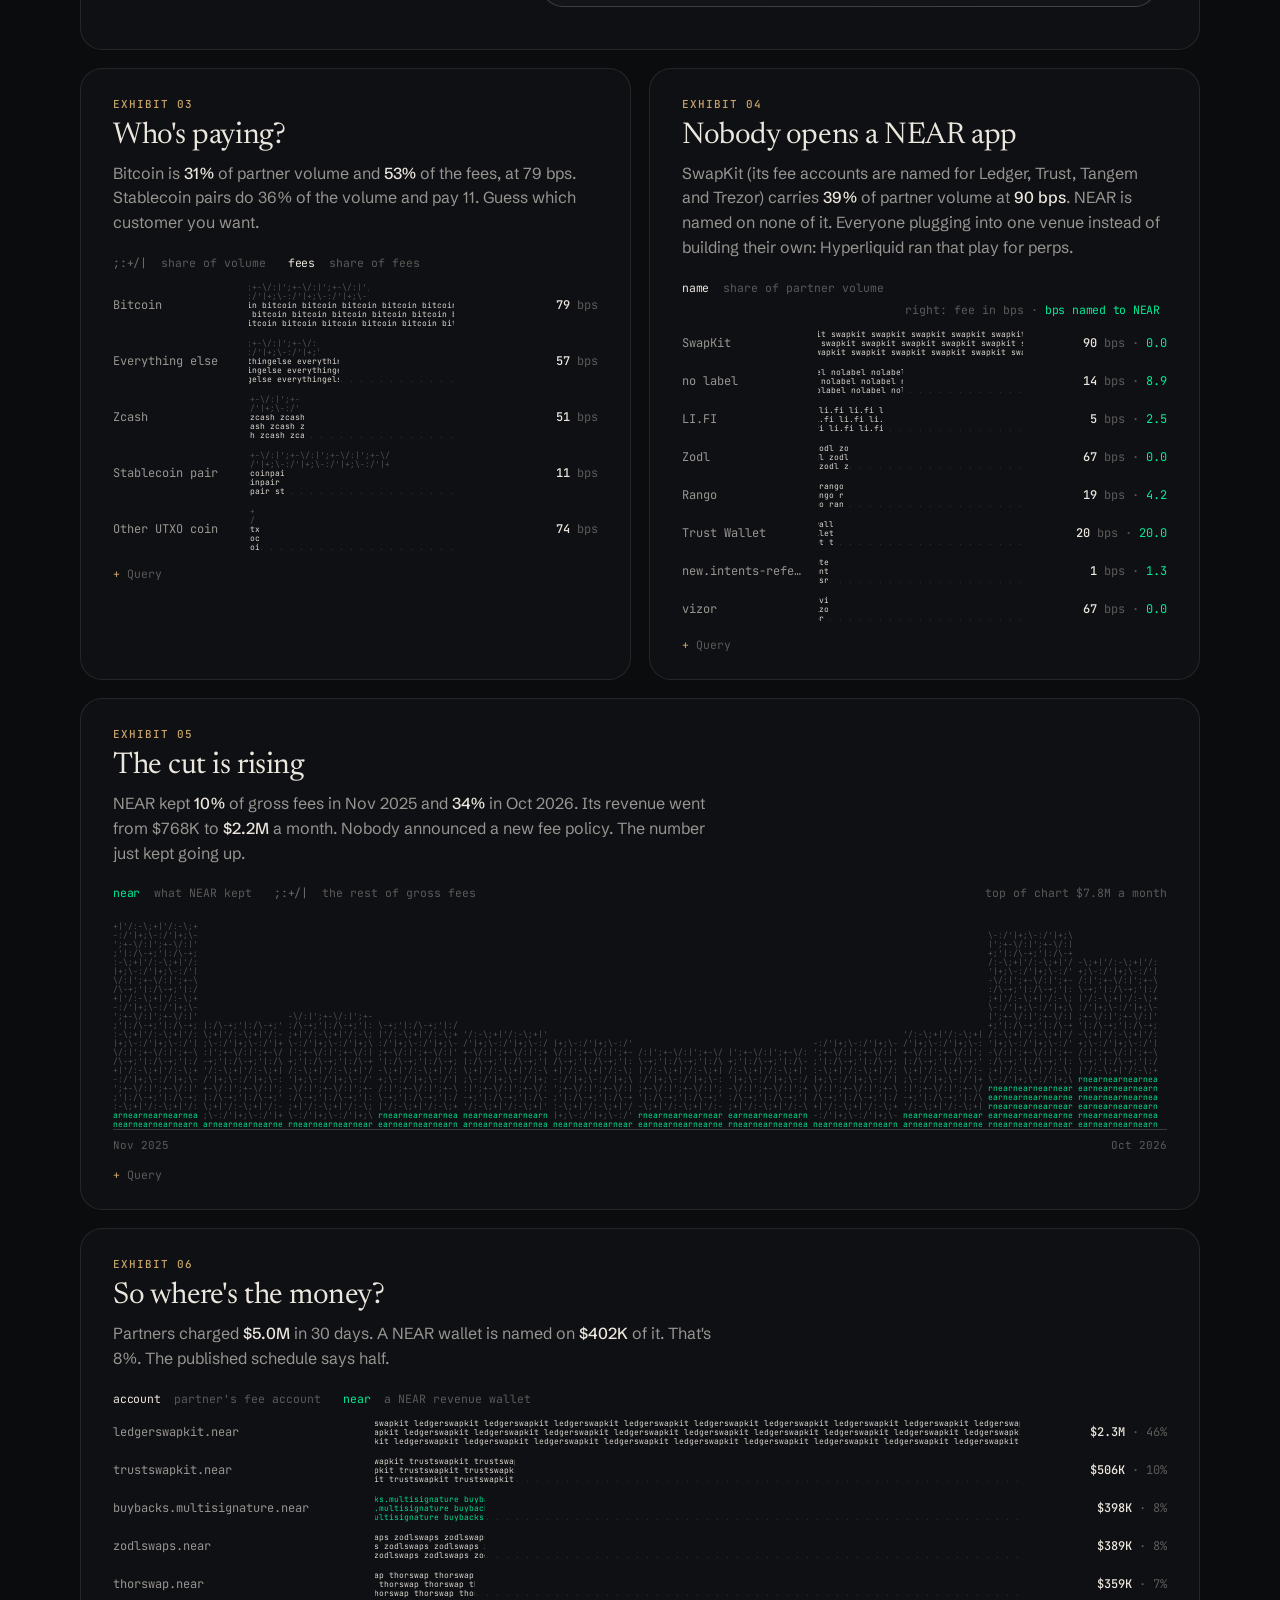
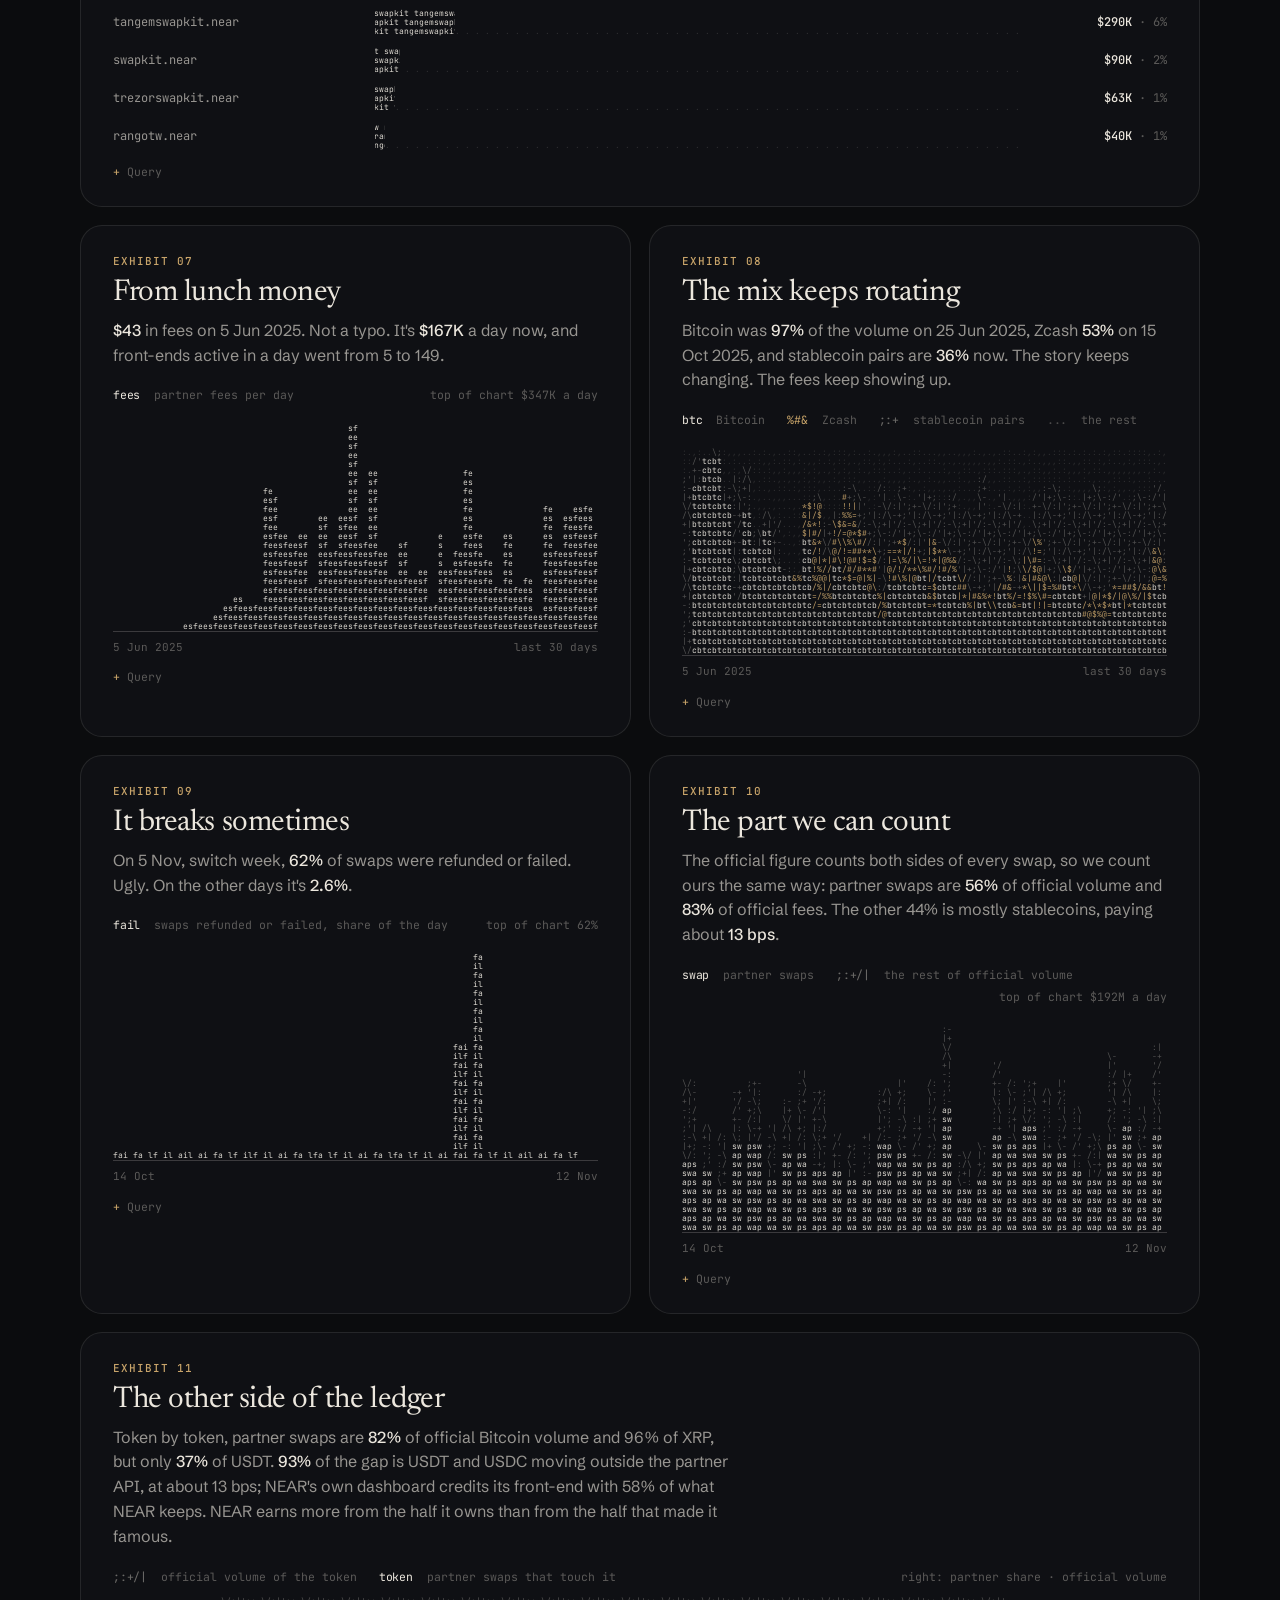
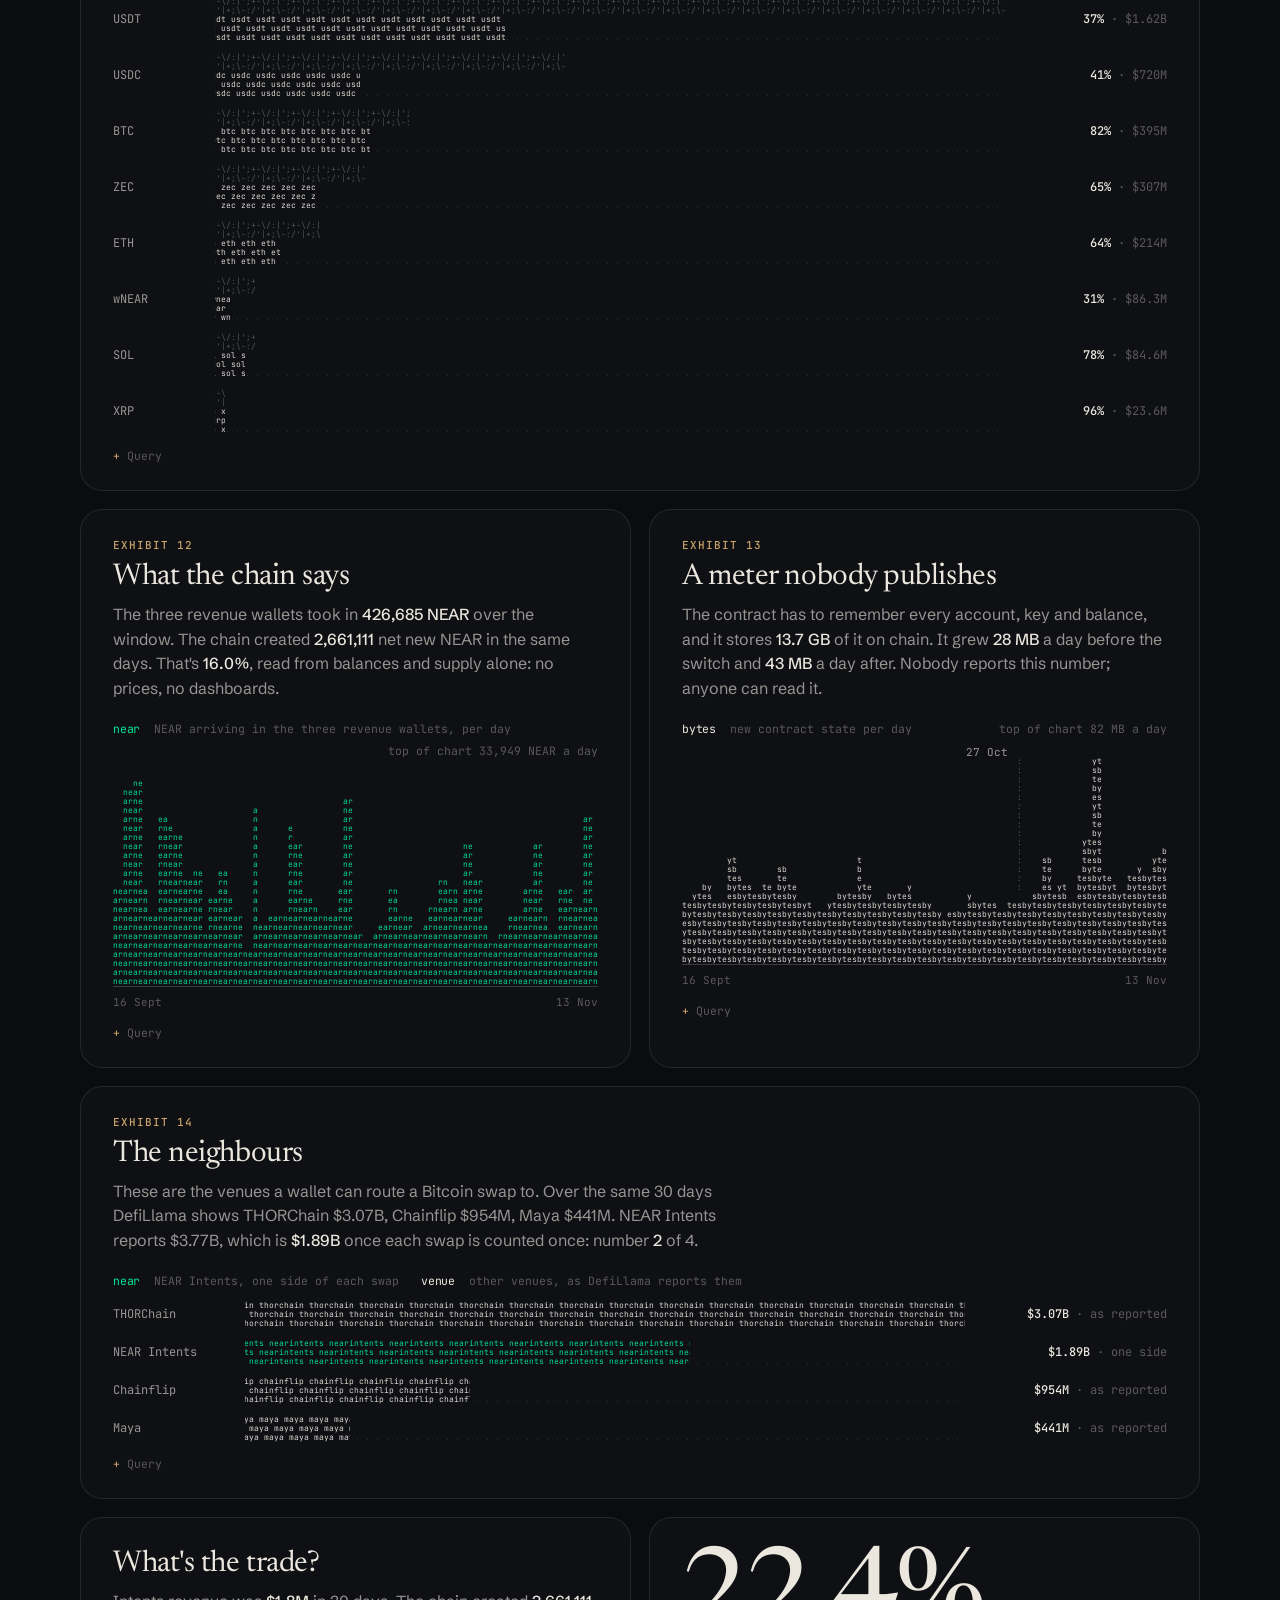
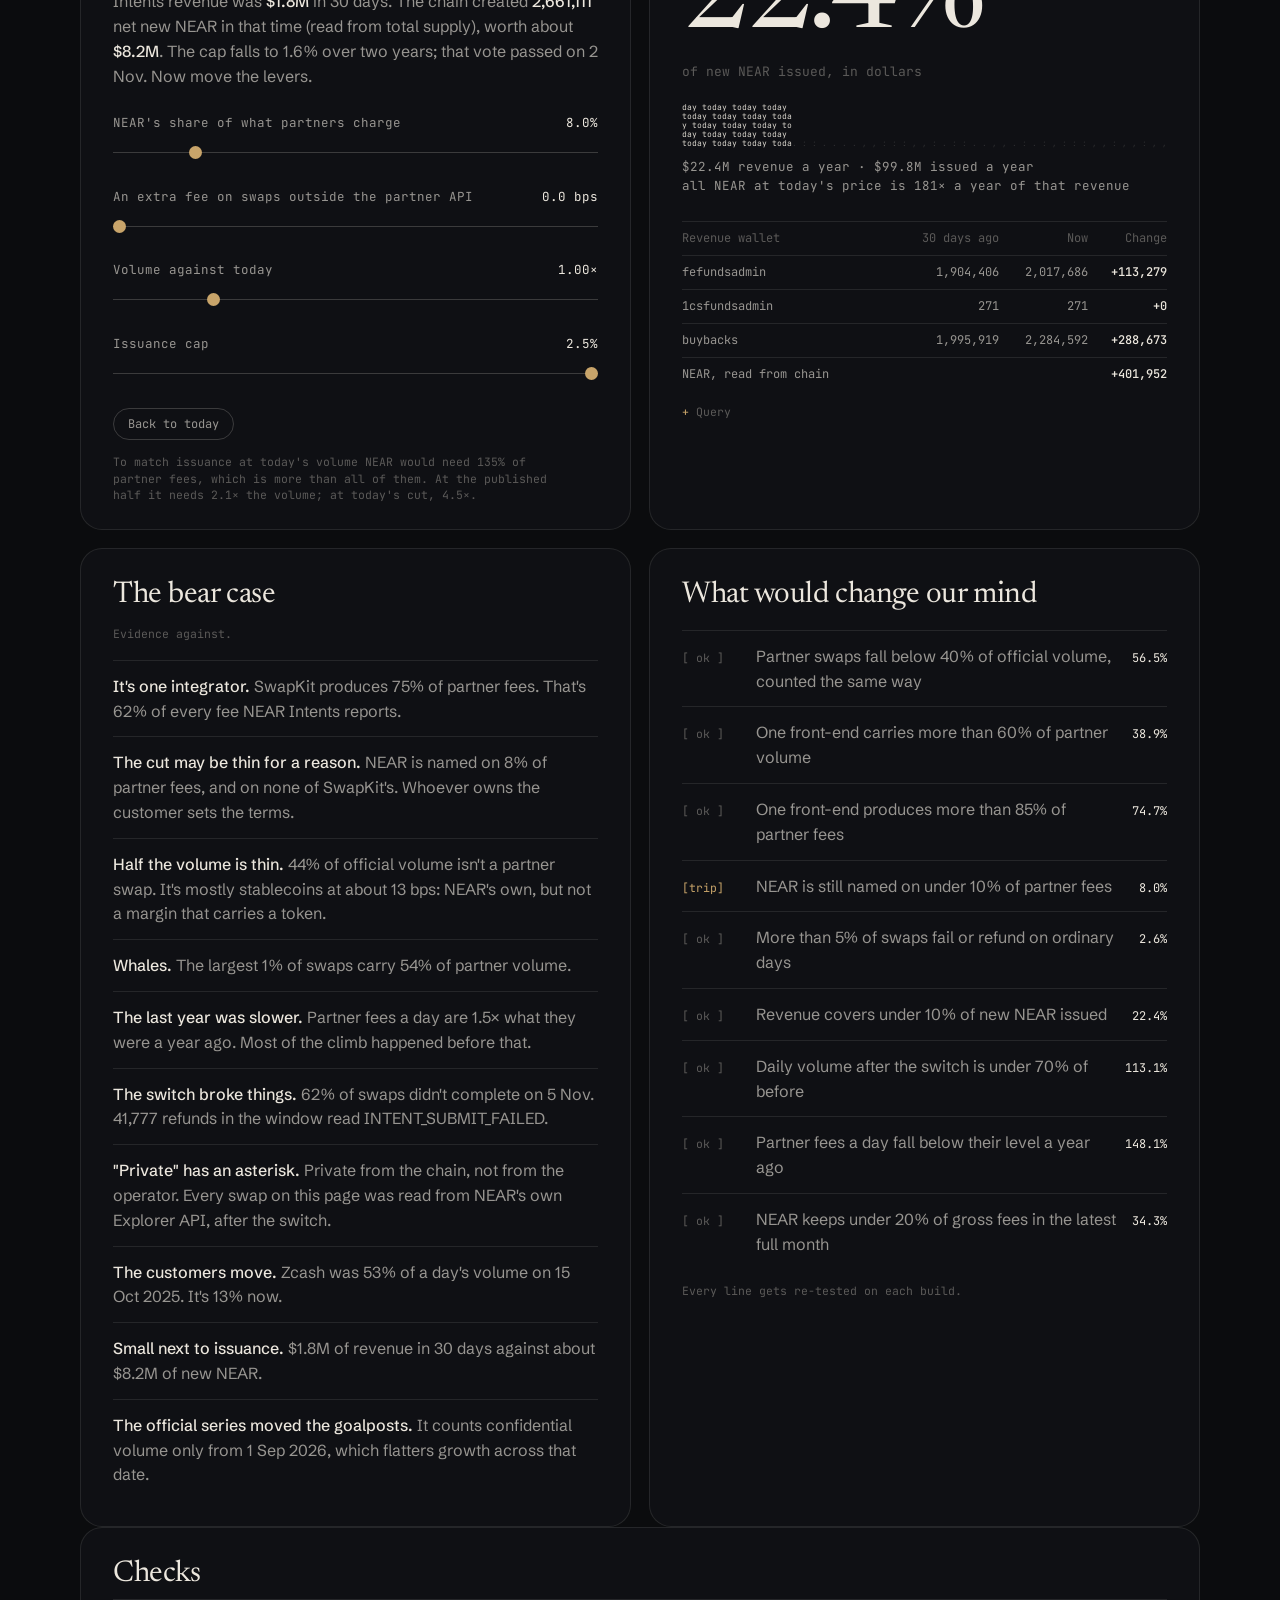
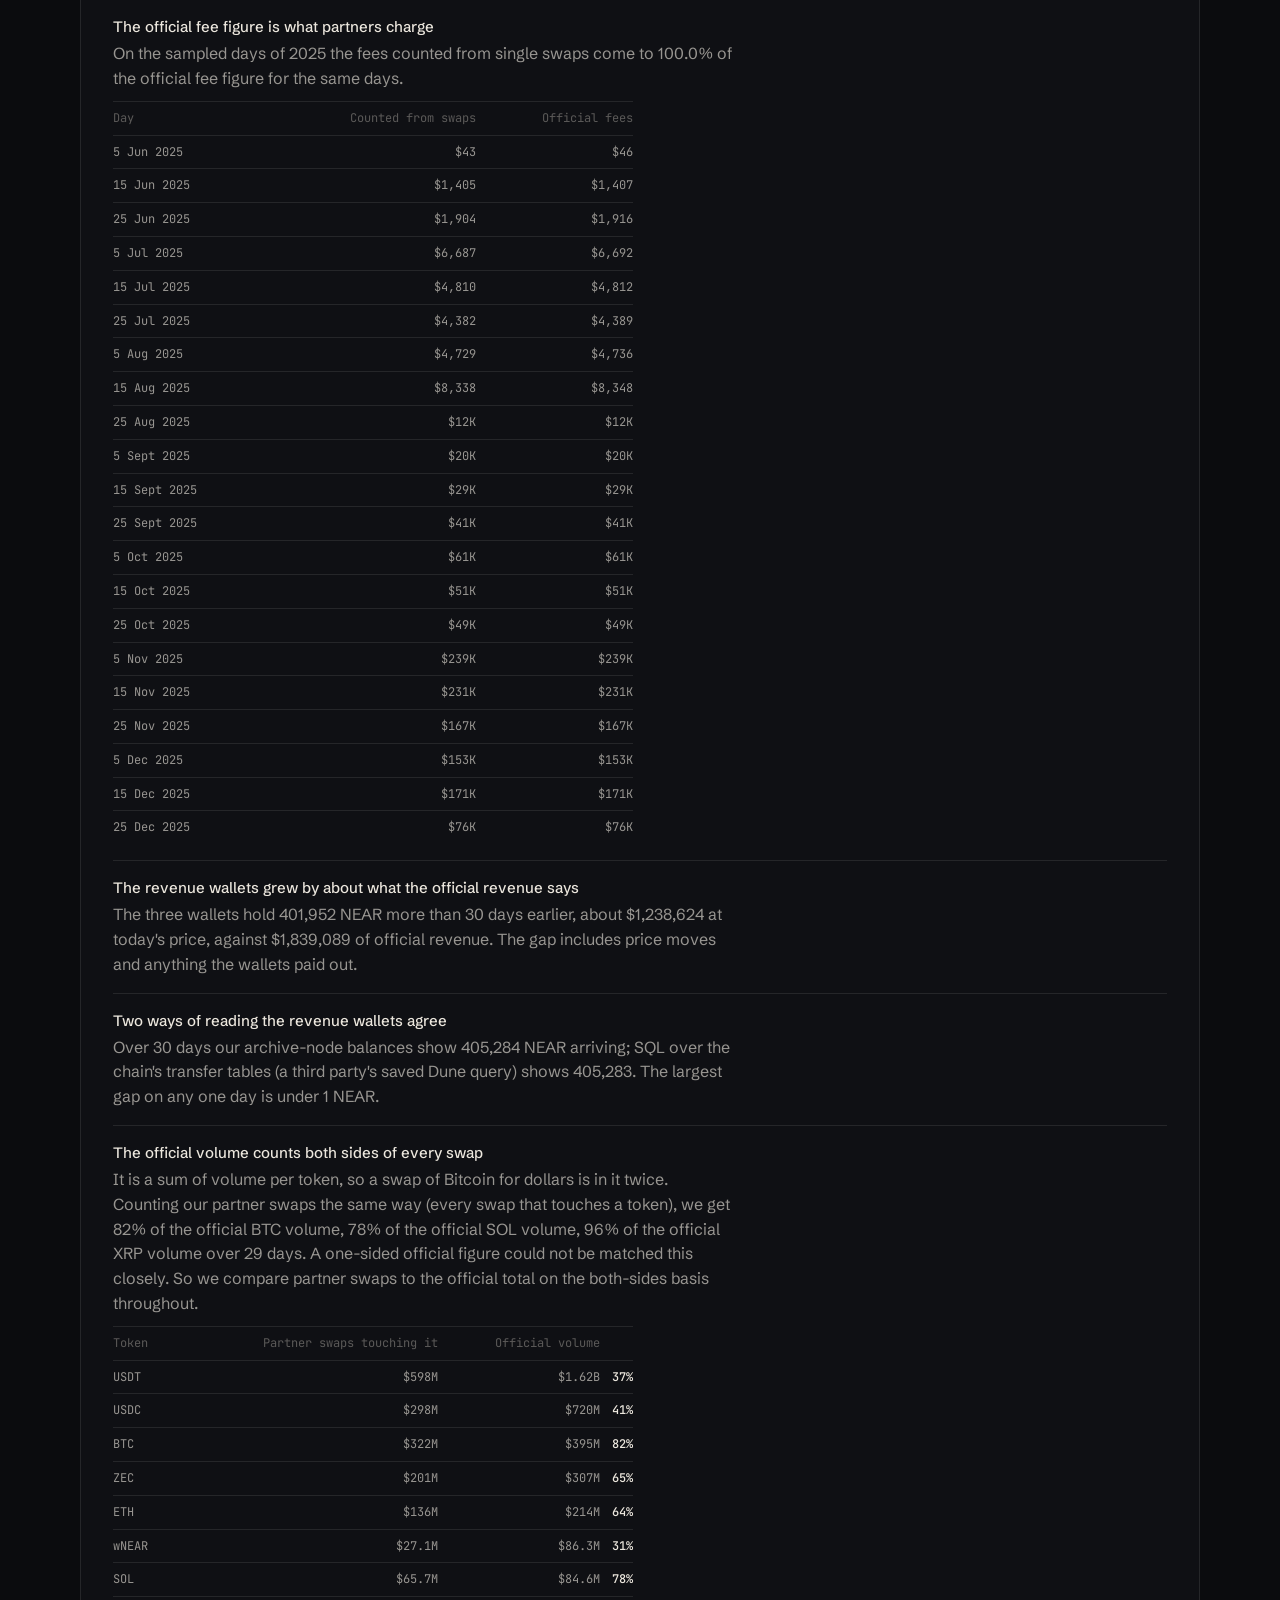
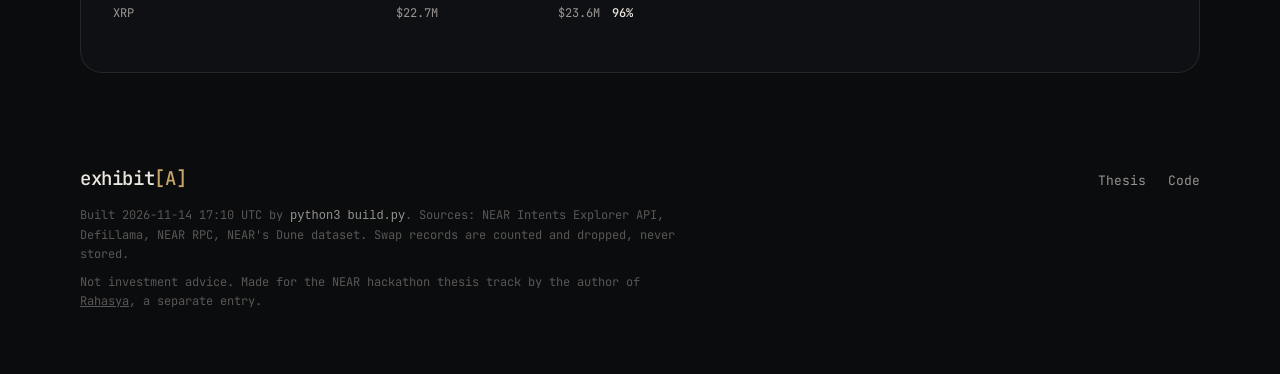
==== commit e126afed: "Review fixes: the no-key rebuild keeps working, saved data holds no addresses, less repetition Found" ====
--- a/docs/index.html
+++ b/docs/index.html
@@ -26,8 +26,6 @@
   </nav>
 </header>
 <div class="tape" aria-hidden="true"><canvas></canvas></div>
-
-
 
 <main>
   <section class="hero">
@@ -63,7 +61,7 @@
       <div class="flowBox"><canvas aria-hidden="true"></canvas><div class="flowLabels"></div></div>
       <details><summary>Query</summary><pre>GET explorer.near-intents.org/api/v0/transactions      -- every successful partner swap in the window
 
--- left:  fee dollars by what was swapped   (sum(amountInUsd * appFees[].fee / 10000), grouped as in "Who pays")
+-- left:  fee dollars by what was swapped   (sum(amountInUsd * appFees[].fee / 10000), grouped as in "Who's paying?")
 -- right: the same dollars by appFees[].recipient; the three NEAR revenue wallets are drawn in green
 -- band width is proportional to dollars; code: pipeline/swaps.py</pre></details>
     </figure>
@@ -93,8 +91,6 @@
 -- (equals public before 2026-09-01 and public + confidential from that day on)</pre></details>
     </figure>
   </section>
-
-  <section class="stats" id="stats"></section>
 
   <section>
     <div class="chart" id="score">
@@ -157,7 +153,7 @@
       </figcaption>
       <div class="legend"><span><i class="k clear">name</i> share of partner volume</span><span class="scale">right: fee in bps · <i class="k near">bps named to NEAR</i></span></div>
       <div class="bars"></div>
-      <details><summary>Query</summary><pre>-- same swap records as "Who pays", grouped by the referral field
+      <details><summary>Query</summary><pre>-- same swap records as "Who's paying?", grouped by the referral field
 -- fee charged   = sum(amountInUsd * appFees[].fee / 10000) / sum(amountInUsd)
 -- named to NEAR = the part whose appFees[].recipient is one of
 --   buybacks.multisignature.near, fefundsadmin.sputnik-dao.near, 1csfundsadmin.sputnik-dao.near</pre></details>
@@ -202,8 +198,8 @@
       <div class="legend"><span><i class="k clear">fees</i> partner fees per day</span><span class="scale" data-f="growthScale"></span></div>
       <div class="plot"><canvas></canvas><div class="tip"></div></div>
       <div class="axis"><span data-f="growthFrom"></span><span>last 30 days</span></div>
-      <details><summary>Query</summary><pre>-- one full day counted per month (the 15th), then the daily average of the last 30 days
--- same Explorer request and fee rule as "Who pays"</pre></details>
+      <details><summary>Query</summary><pre>-- three full days counted per month (the 5th, 15th and 25th), then the daily average of the window
+-- same Explorer request and fee rule as "Who's paying?"</pre></details>
     </figure>
 
     <figure class="chart" id="mix">
@@ -214,8 +210,8 @@
       <div class="legend"><span><i class="k clear">btc</i> Bitcoin</span><span><i class="k cipher">%#&amp;</i> Zcash</span><span><i class="k ghost">;:+</i> stablecoin pairs</span><span><i class="k faint">...</i> the rest</span></div>
       <div class="plot"><canvas></canvas><div class="tip"></div></div>
       <div class="axis"><span data-f="growthFrom"></span><span>last 30 days</span></div>
-      <details><summary>Query</summary><pre>-- share of each day's partner volume by group (groups as in "Who pays")
--- one sampled day per month, so the path between months is not shown</pre></details>
+      <details><summary>Query</summary><pre>-- share of each day's partner volume by group (groups as in "Who's paying?")
+-- three sampled days per month, so the path between them is not shown</pre></details>
     </figure>
   </section>
 
--- a/docs/style.css
+++ b/docs/style.css
@@ -25,24 +25,17 @@
 
 #field { position: fixed; inset: 0; z-index: 0; pointer-events: none; }
 
-.top, main, footer { position: relative; z-index: 1; width: min(1120px, 100% - 40px); margin: 0 auto; }
-
-.top { display: flex; justify-content: space-between; align-items: baseline; padding: 26px 0 0; }
+main, footer { position: relative; z-index: 1; width: min(1120px, 100% - 40px); margin: 0 auto; }
+
+
 .brand { font: italic 500 24px/1 var(--serif); text-decoration: none; letter-spacing: -0.01em; }
-.brandMark { font: 500 13px/1 var(--mono); color: var(--brass); margin-right: 9px; letter-spacing: -0.06em; }
-.top nav { display: flex; gap: 22px; font: 400 13px/1 var(--mono); }
-.top nav a { color: var(--dim); text-decoration: none; }
-.top nav a:hover { color: var(--paper); }
 
 section { padding: 18px 0 0; }
 section.hero + section, section.gap { padding-top: 56px; }
 .hero { padding-top: 84px; }
-.kicker { margin: 0 0 18px; font: 400 12px/1.4 var(--mono); color: var(--faint); letter-spacing: 0.04em; text-transform: uppercase; }
 h1 { margin: 0; max-width: 13ch; font: 400 clamp(42px, 5.9vw, 80px)/1 var(--serif); letter-spacing: -0.025em; }
 .heroGrid { display: grid; grid-template-columns: minmax(0, 1.1fr) minmax(0, 0.9fr); gap: 16px; align-items: center; }
 #solid { display: block; width: 100%; aspect-ratio: 1; }
-h1 em { color: var(--brass); font-style: italic; }
-.lede { margin: 26px 0 0; max-width: 46ch; font-size: 19px; color: var(--dim); }
 
 h2 { margin: 0 0 8px; font: 400 30px/1.1 var(--serif); letter-spacing: -0.015em; }
 figure { margin: 0; }
@@ -83,11 +76,6 @@
 summary:hover { color: var(--paper); }
 pre { margin: 10px 0 0; padding: 14px 16px; overflow-x: auto; border: 1px solid var(--line); border-radius: 8px; background: rgba(236, 231, 222, 0.025); font: 400 11.5px/1.6 var(--mono); color: var(--dim); }
 
-.stats { display: grid; grid-template-columns: repeat(4, 1fr); gap: 0; padding: 64px 0 46px; }
-.stat { padding: 4px 22px 4px 0; border-left: 1px solid var(--line); padding-left: 22px; }
-.stat:first-child { border-left: 0; padding-left: 0; }
-.stat strong { display: block; font: 400 clamp(34px, 4.4vw, 54px)/1 var(--serif); letter-spacing: -0.02em; }
-.stat span { display: block; margin-top: 10px; max-width: 24ch; font-size: 14px; line-height: 1.4; color: var(--dim); }
 
 .pair { display: grid; grid-template-columns: minmax(0, 1fr) minmax(0, 1fr); gap: 18px; align-items: stretch; }
 
@@ -141,14 +129,10 @@
 
 @media (max-width: 860px) {
   .hero { padding-top: 44px; }
-  .lede { font-size: 17px; }
   .pair, .model { grid-template-columns: 1fr; }
-  .stats { grid-template-columns: 1fr 1fr; gap: 30px 0; }
-  .stat:nth-child(3) { border-left: 0; padding-left: 0; }
   .plot.tall { height: 252px; }
   .bar, #recipients .bar { grid-template-columns: 96px 1fr 104px; gap: 8px; }
   .legend .scale { margin-left: 0; }
-  .top nav { gap: 14px; }
 }
 
 @media (prefers-reduced-motion: reduce) {
@@ -157,7 +141,7 @@
 }
 
 /* cards and tiles */
-.card, .chart, .model > div, .text > div, section.text {
+.chart, .model > div, .text > div, section.text {
   background: rgba(17, 18, 21, 0.92);
   border: 1px solid var(--line);
   border-radius: 22px;
@@ -181,7 +165,6 @@
   .chart, .model > div, .text > div, section.text { padding: 22px 18px 20px; border-radius: 18px; }
   .pair, .model { gap: 12px; }
   section { padding-top: 12px; }
-  .stats { padding: 44px 0 30px; }
 }
 
 /* the fee flow */
@@ -395,7 +378,6 @@
 }
 .lockup { display: flex; align-items: center; gap: 12px; text-decoration: none; }
 .lockup span { font: italic 500 23px/1 var(--serif); letter-spacing: -0.01em; color: var(--paper); }
-.markGlyph { display: block; width: 30px; height: 30px; border: 1px solid rgba(200, 164, 106, 0.38); border-radius: 8px; background: rgba(200, 164, 106, 0.06); }
 .masthead nav { display: flex; align-items: center; gap: 4px; font: 400 12.5px/1 var(--mono); }
 .masthead nav a { padding: 9px 11px; border-radius: 999px; color: var(--dim); text-decoration: none; transition: color 200ms ease, background 200ms ease; }
 .masthead nav a:hover { color: var(--paper); background: rgba(236, 231, 222, 0.06); }
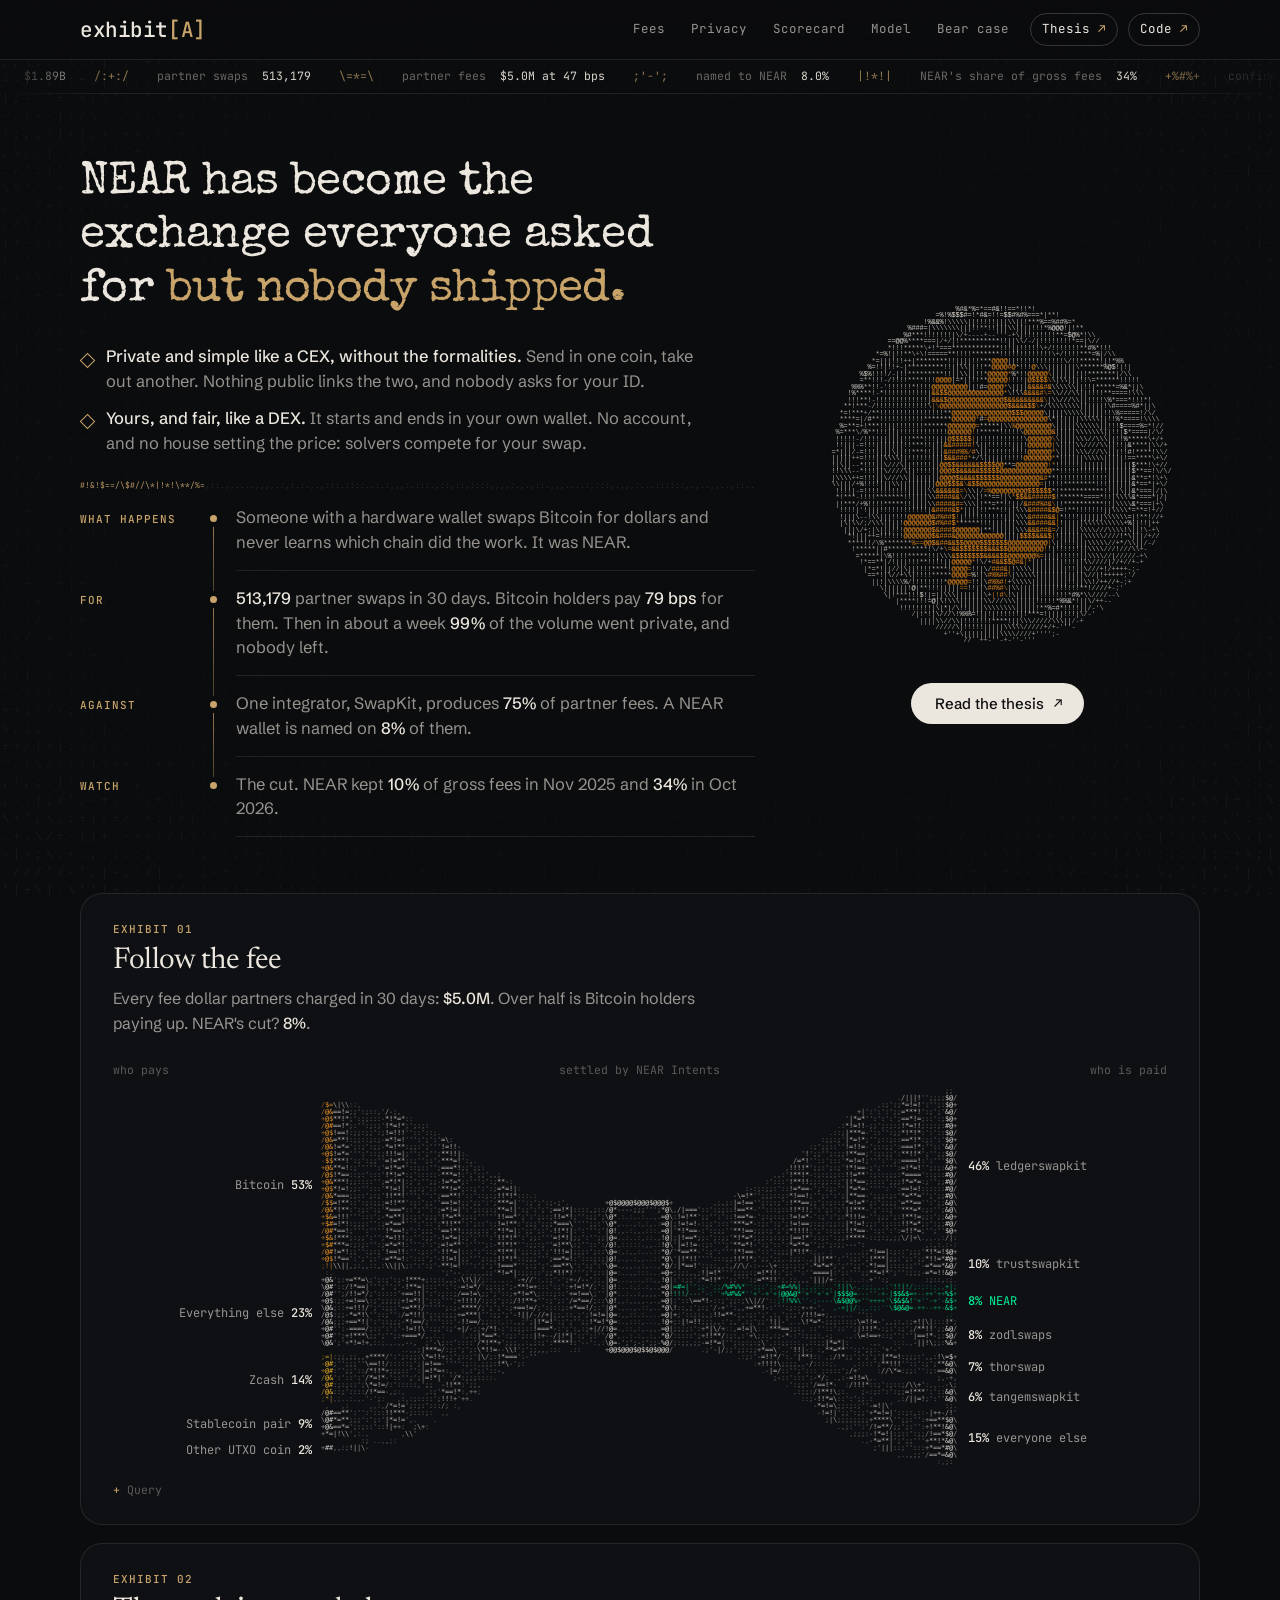
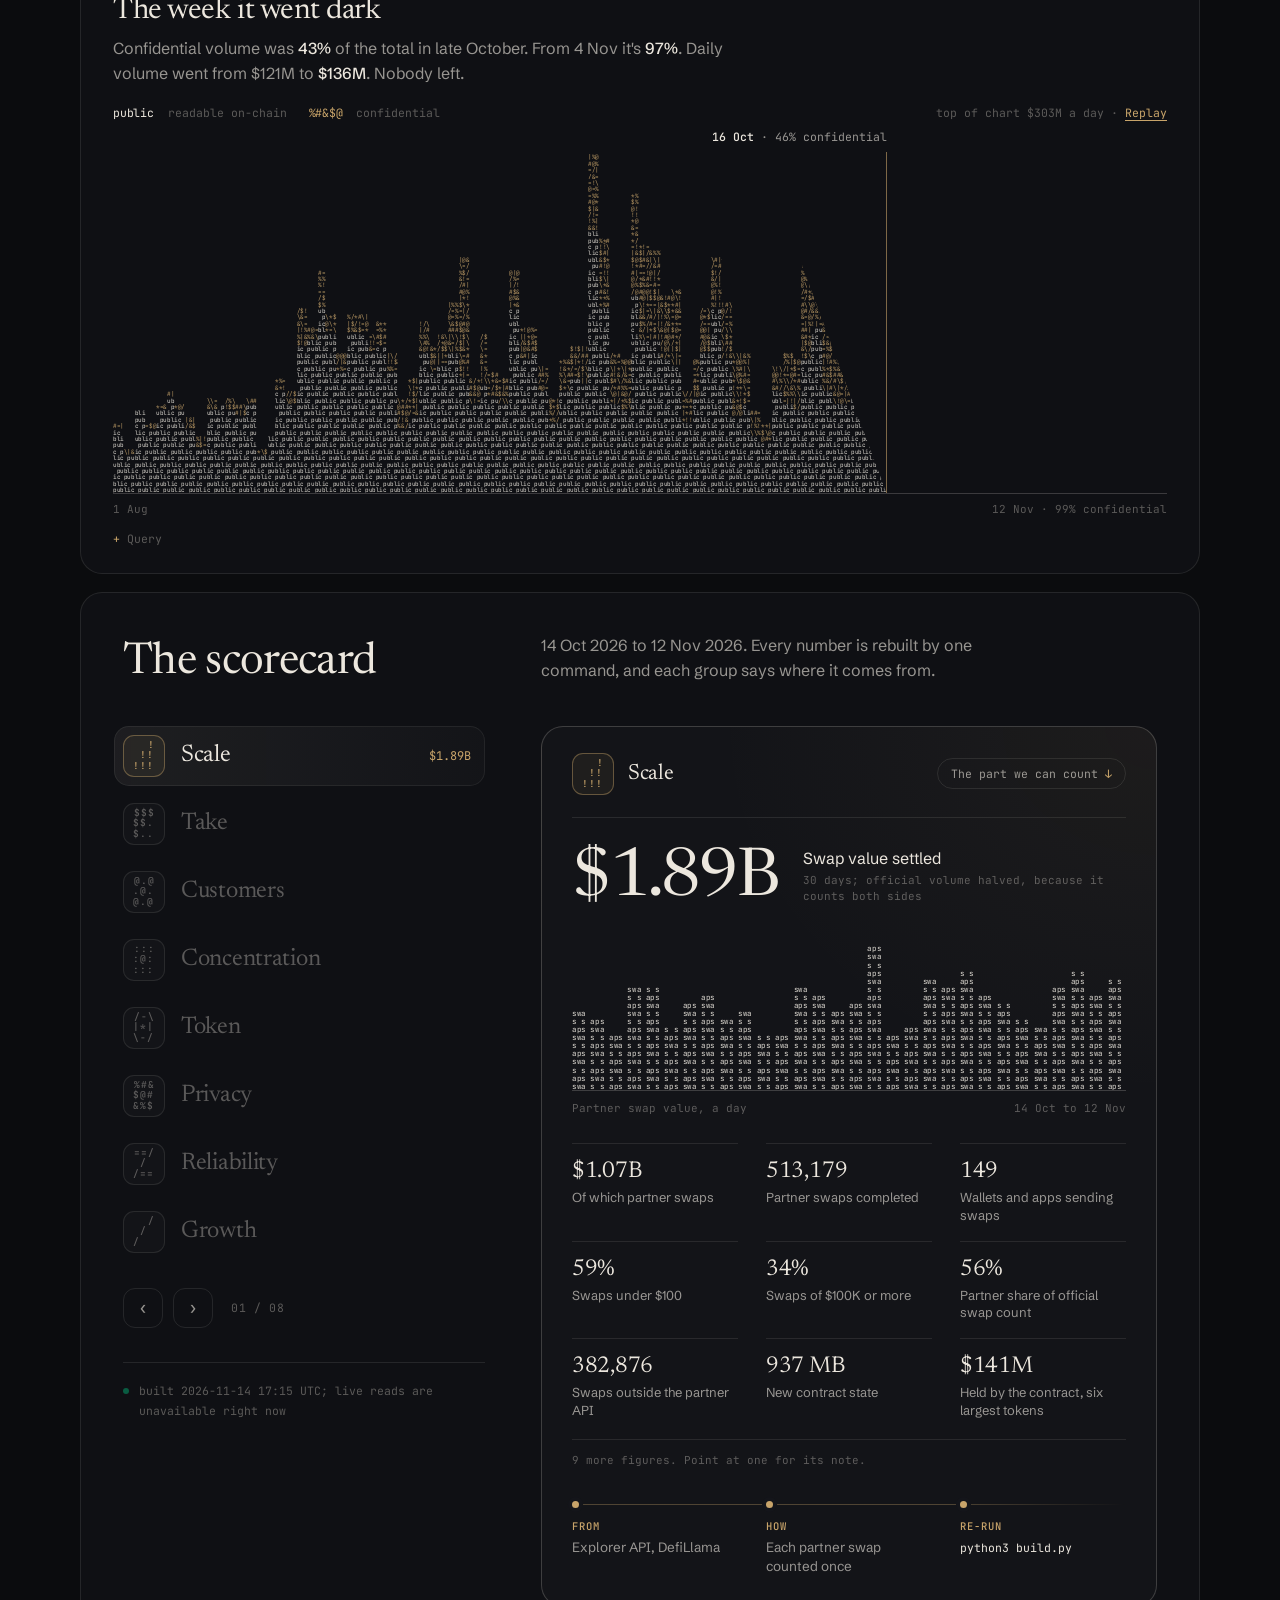
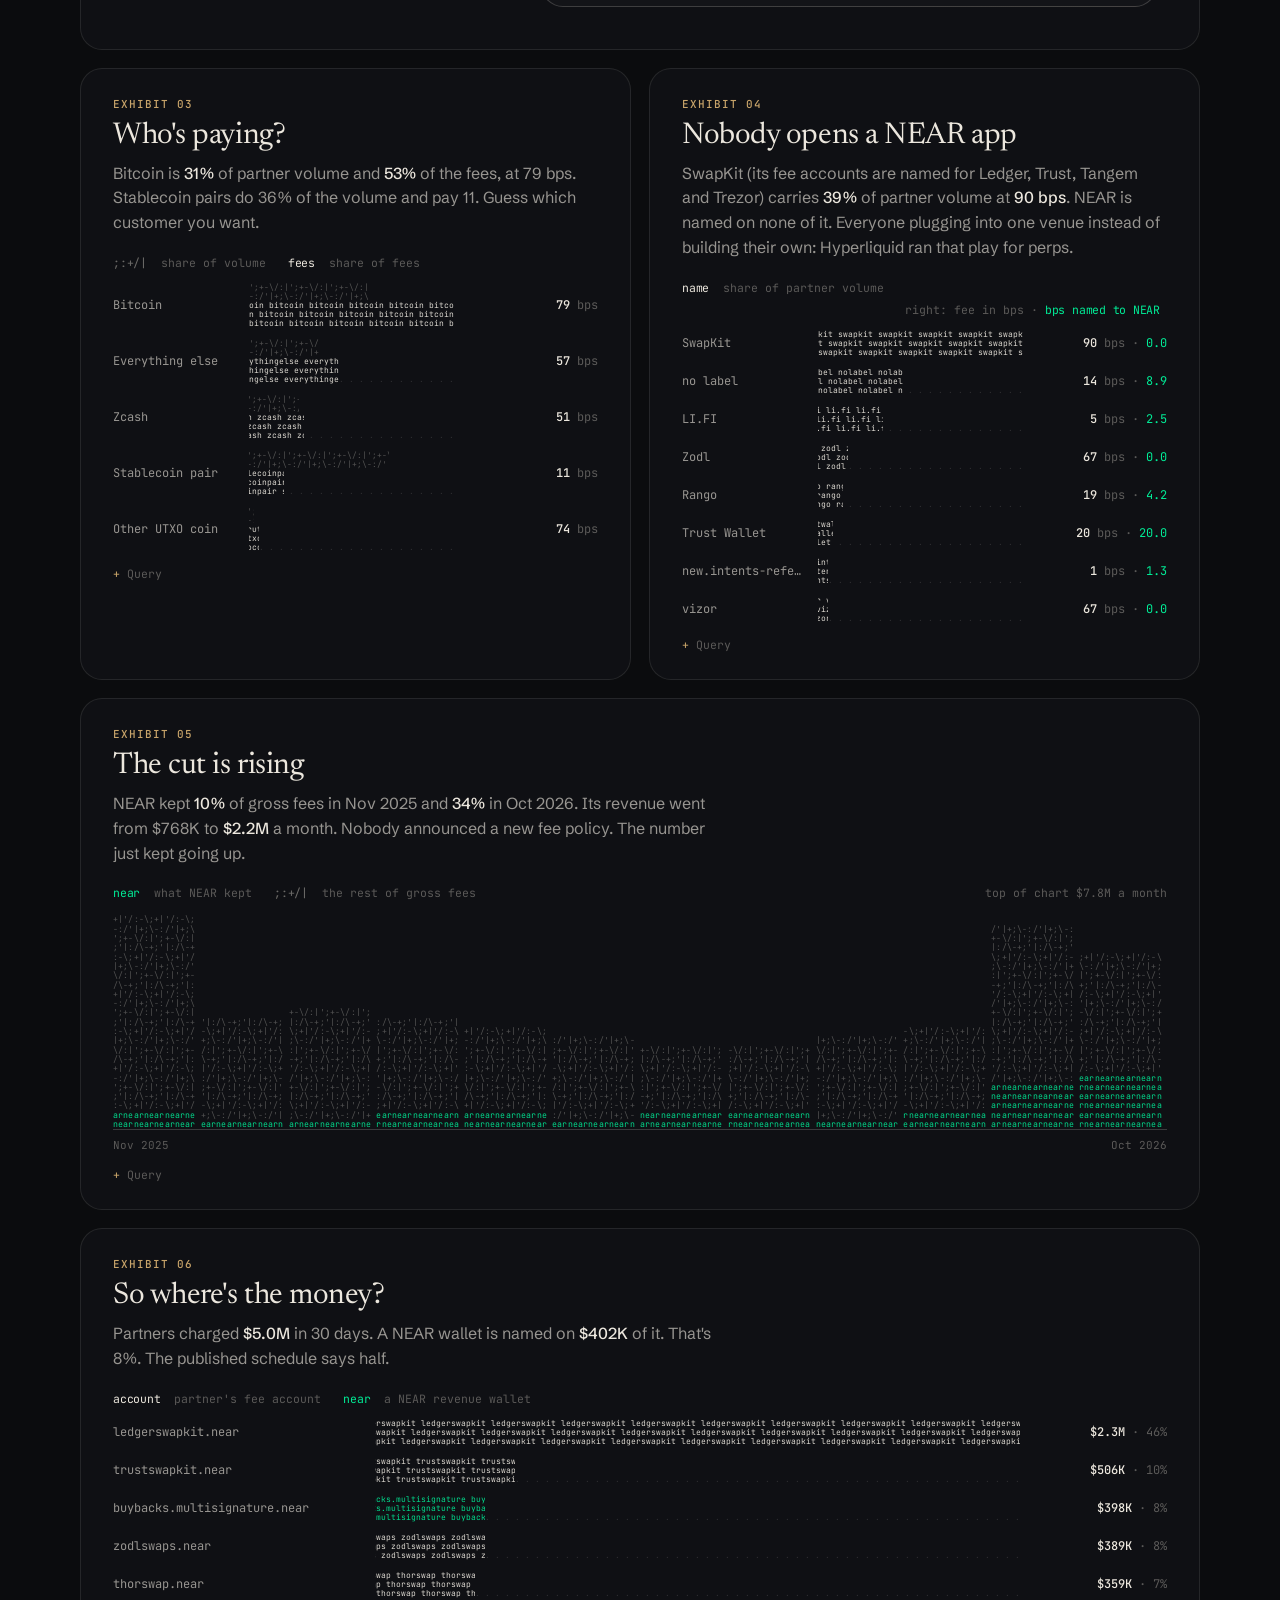
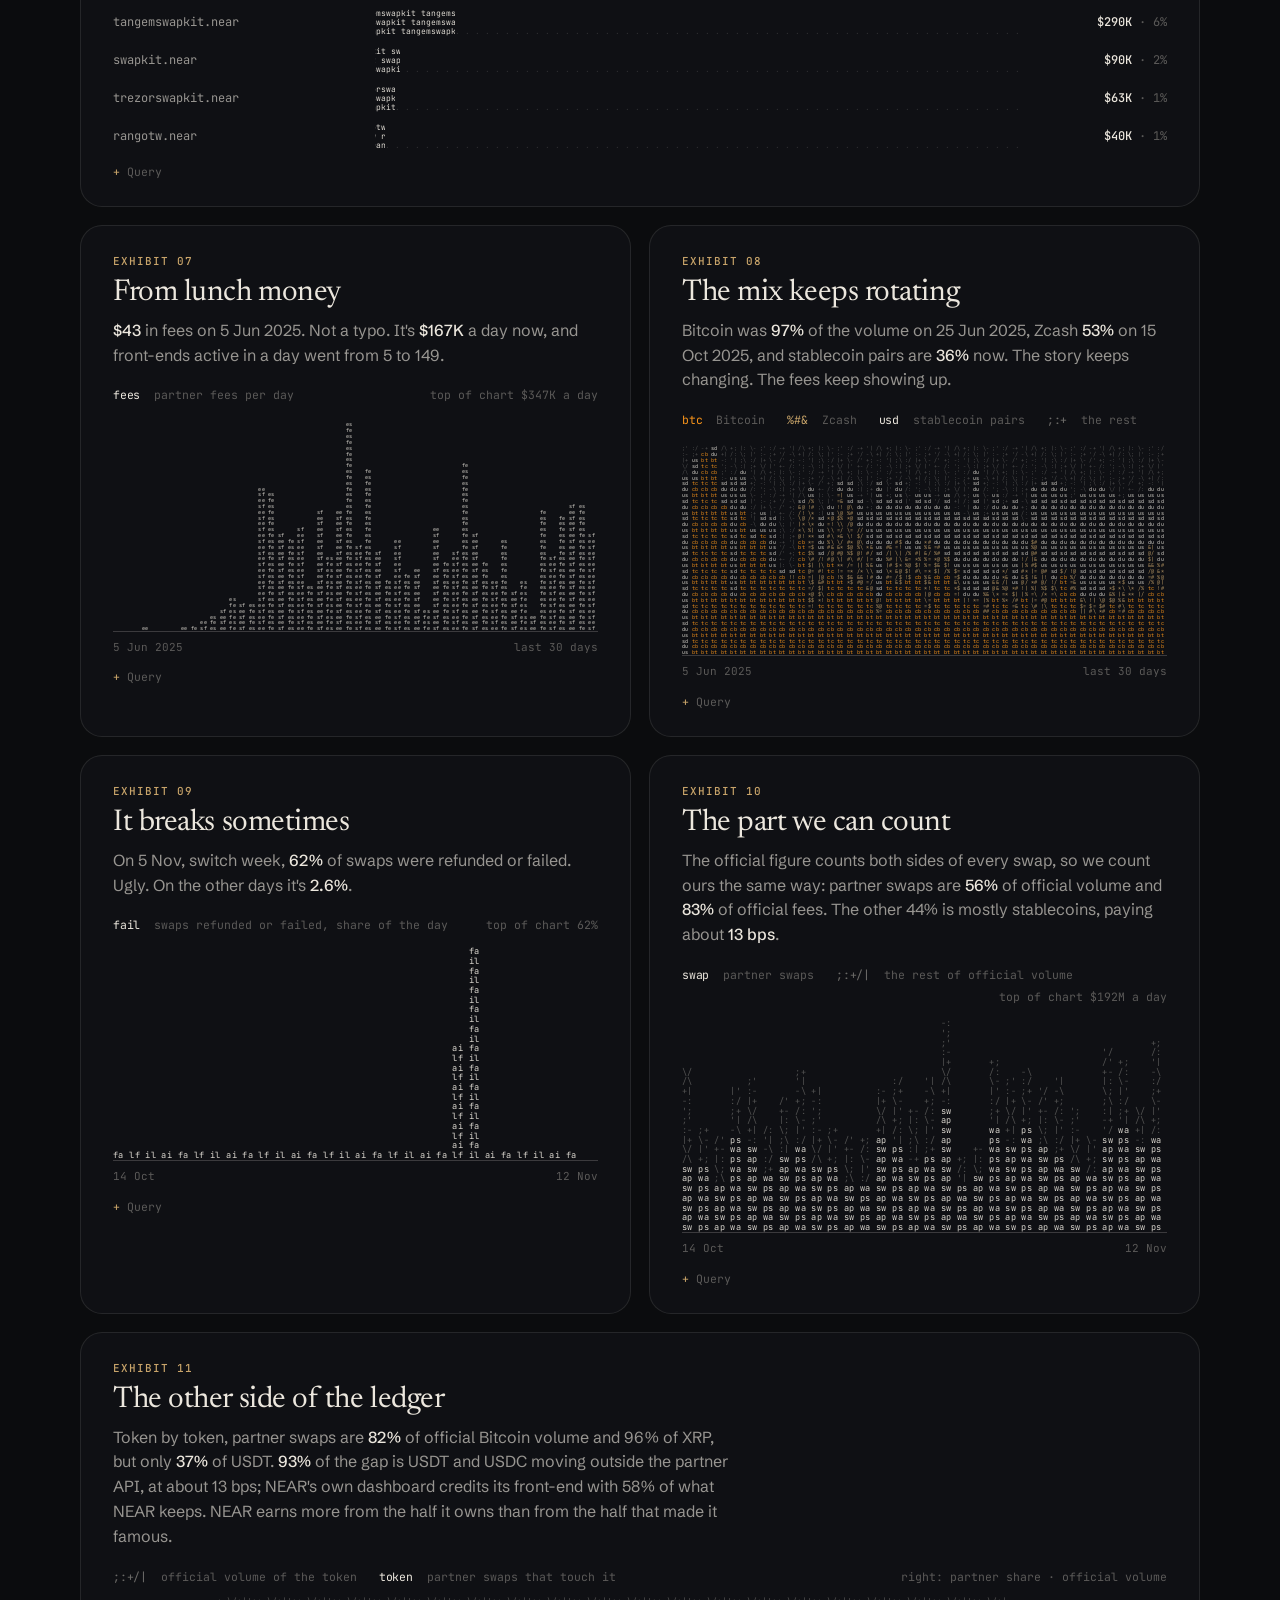
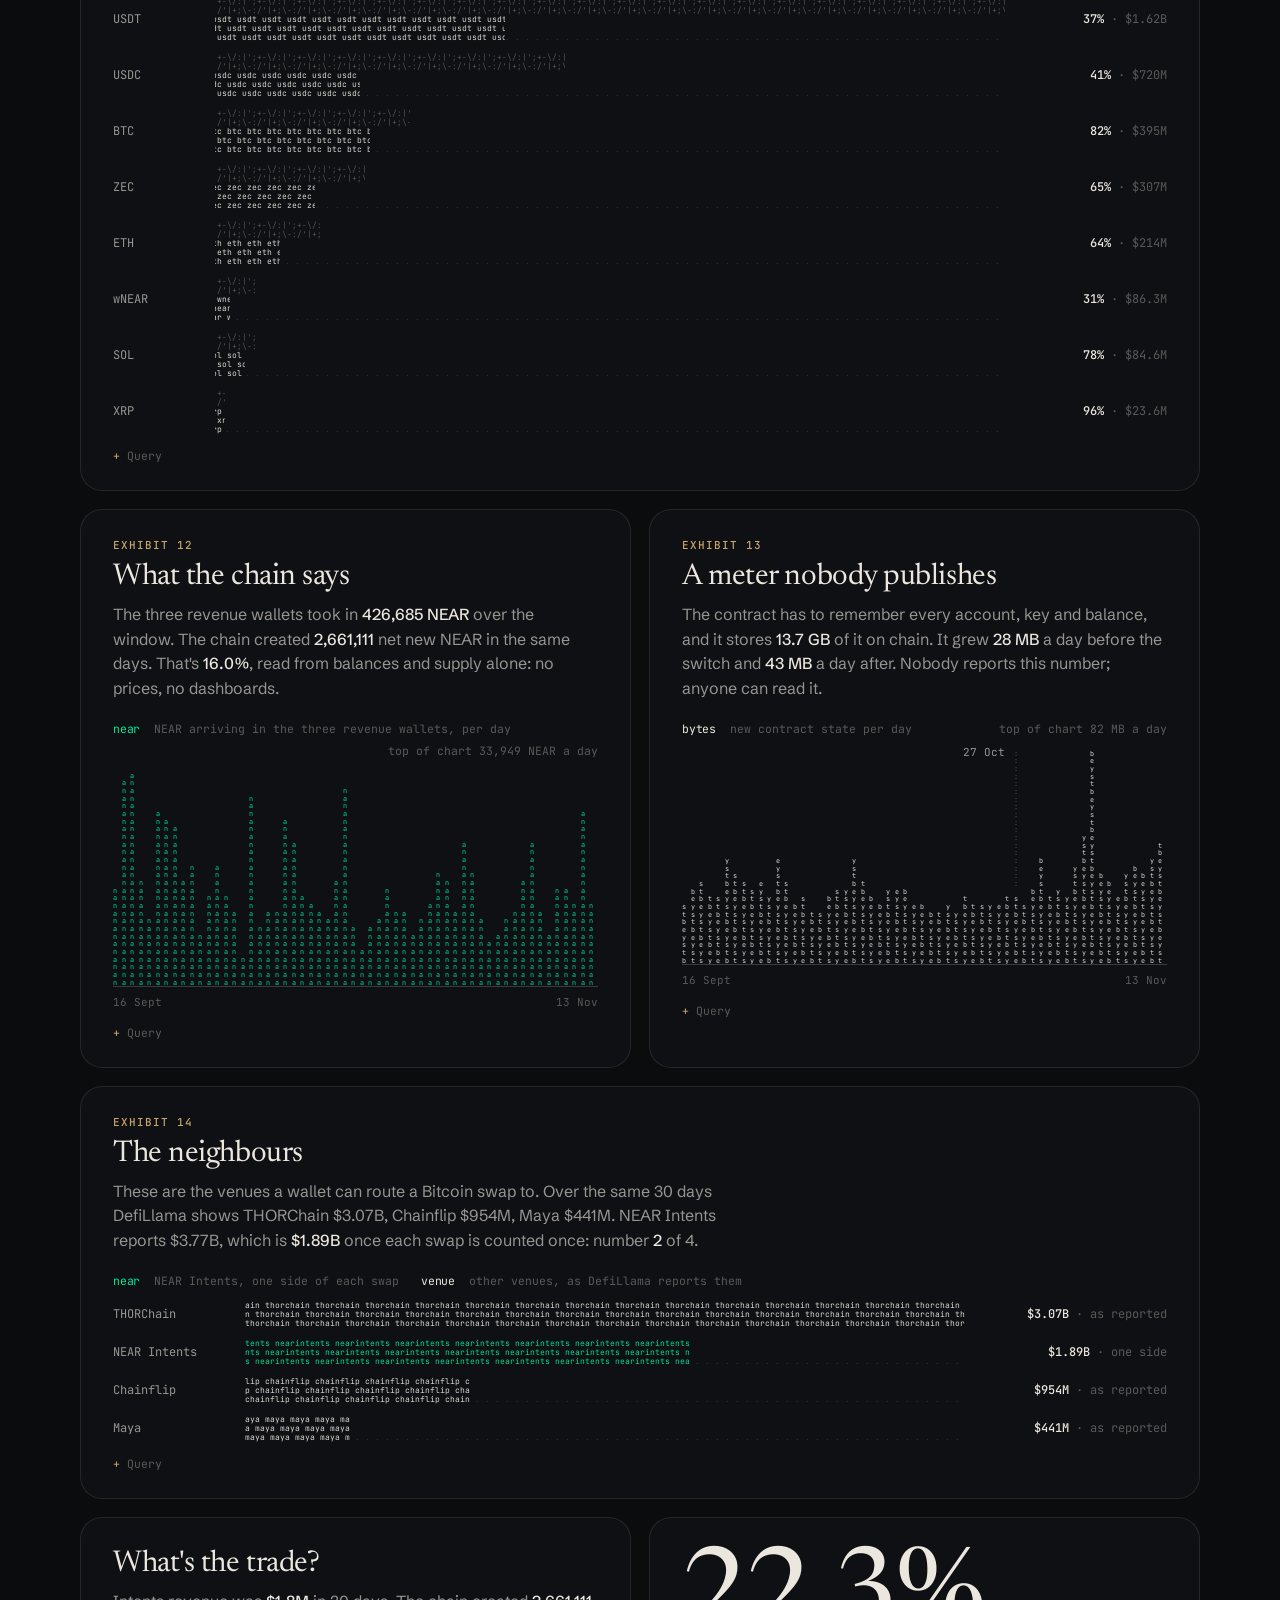
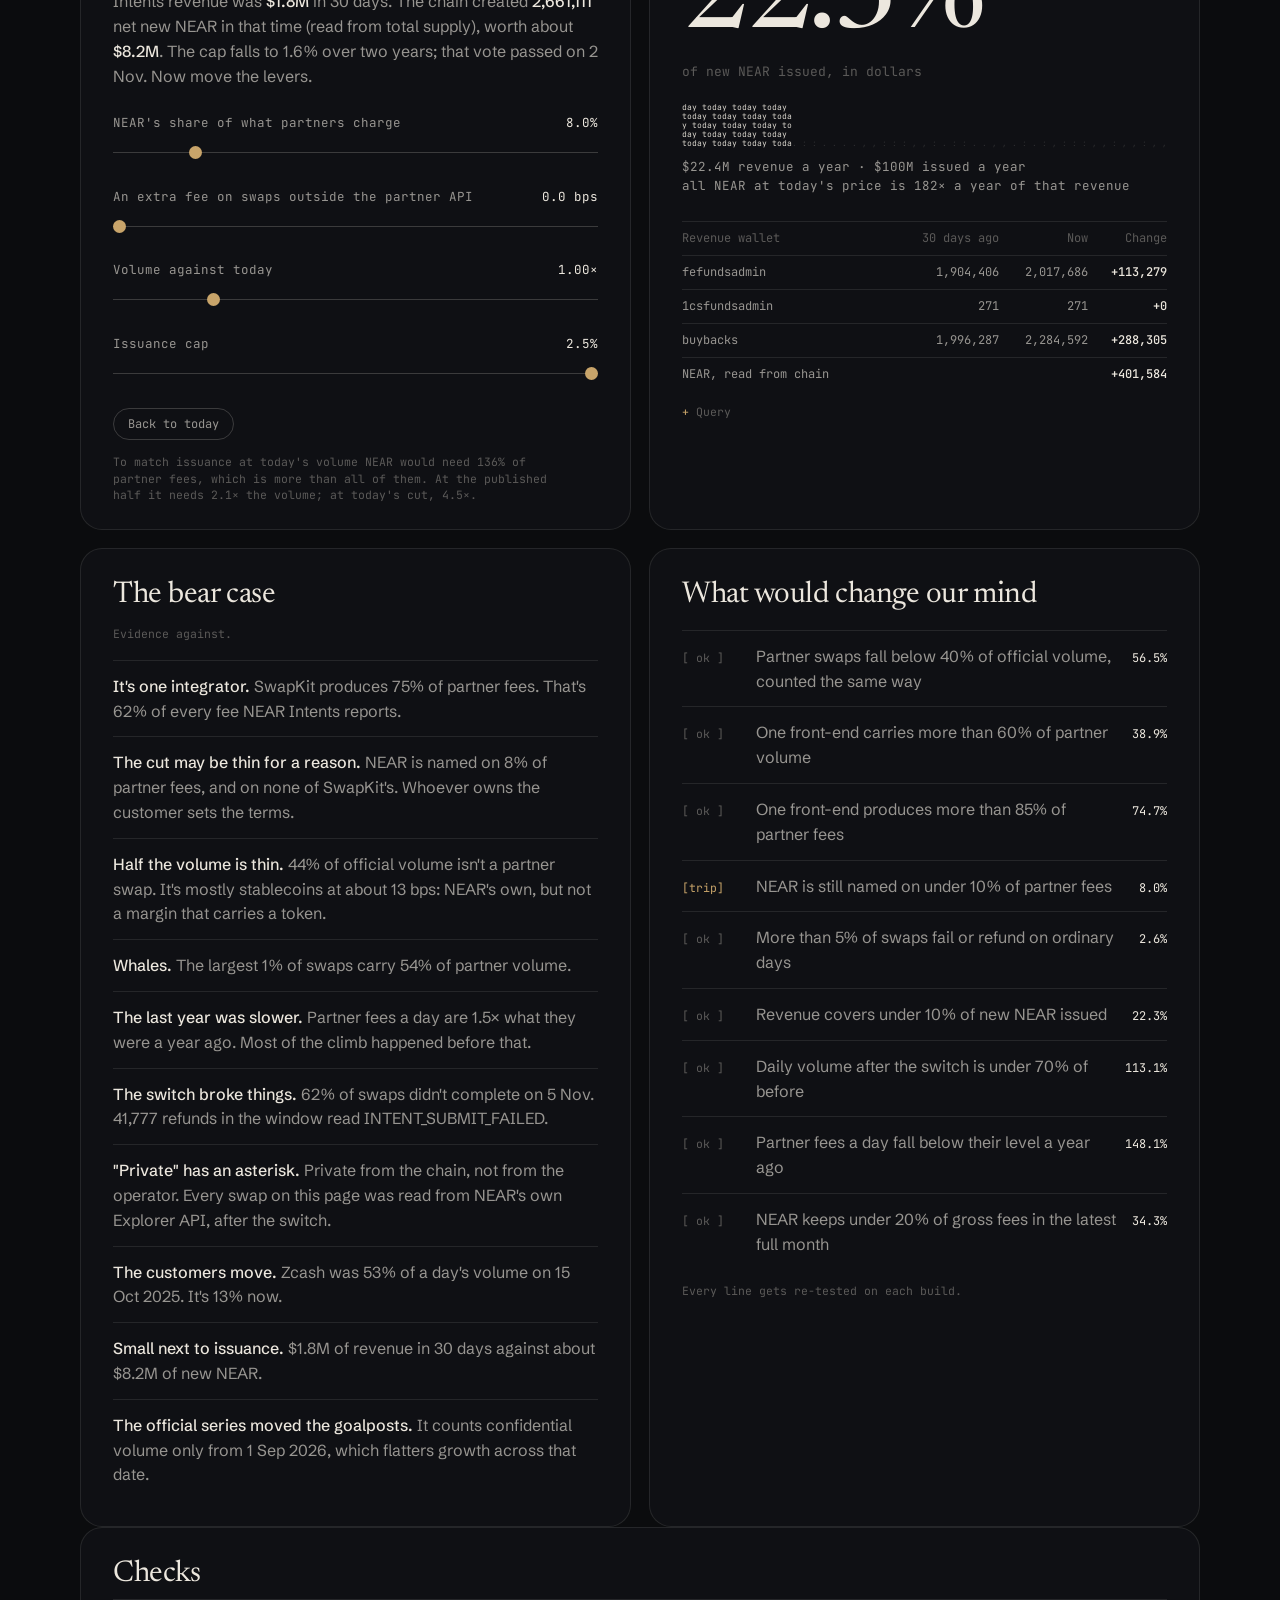
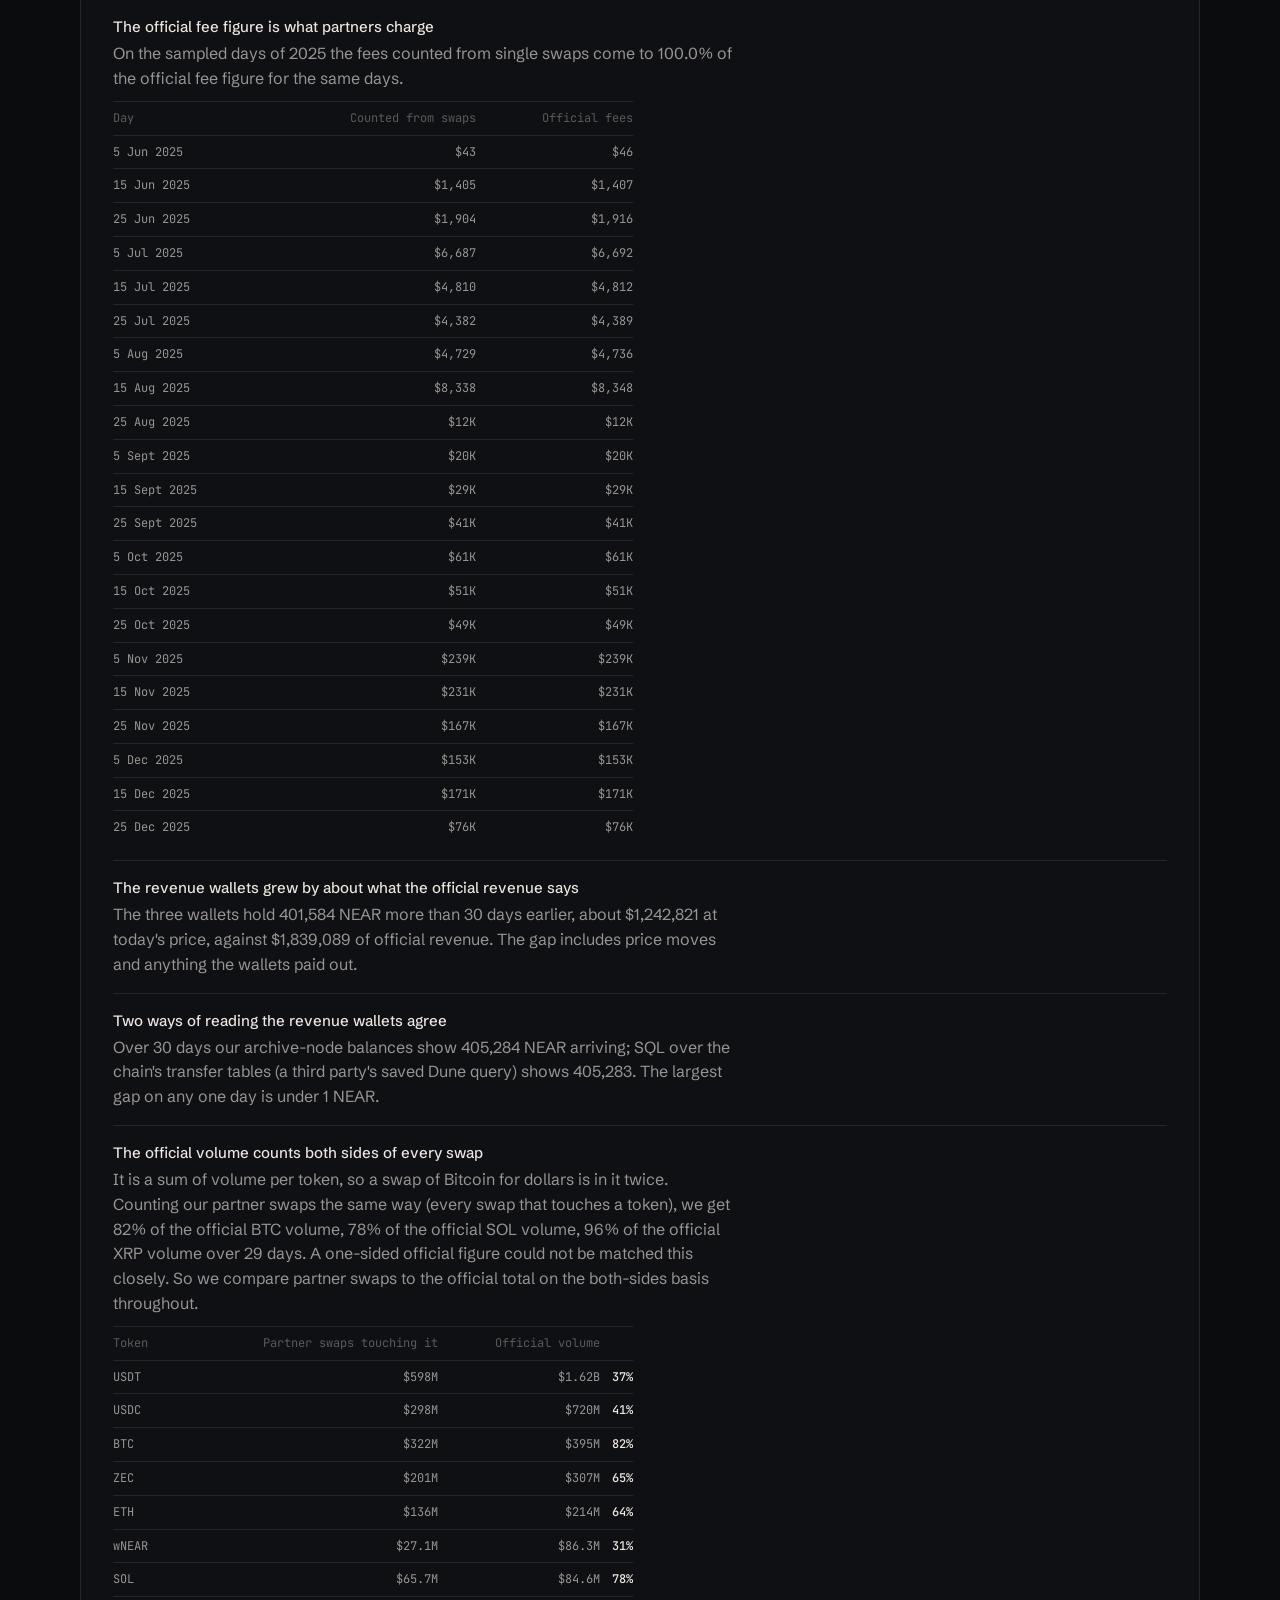
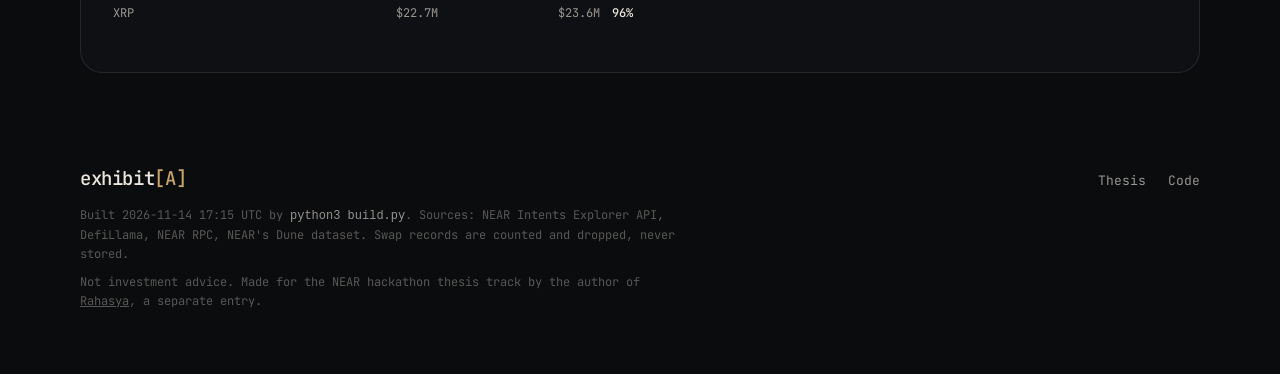
==== commit 504308c4: "Charts: every bar gets a gap beside it; the mix chart in four distinct tones Column charts now size " ====
--- a/docs/index.html
+++ b/docs/index.html
@@ -207,7 +207,7 @@
         <h2>The mix keeps rotating</h2>
         <p data-f="mixLine"></p>
       </figcaption>
-      <div class="legend"><span><i class="k clear">btc</i> Bitcoin</span><span><i class="k cipher">%#&amp;</i> Zcash</span><span><i class="k ghost">;:+</i> stablecoin pairs</span><span><i class="k faint">...</i> the rest</span></div>
+      <div class="legend"><span><i class="k btc">btc</i> Bitcoin</span><span><i class="k cipher">%#&amp;</i> Zcash</span><span><i class="k clear">usd</i> stablecoin pairs</span><span><i class="k ghost">;:+</i> the rest</span></div>
       <div class="plot"><canvas></canvas><div class="tip"></div></div>
       <div class="axis"><span data-f="growthFrom"></span><span>last 30 days</span></div>
       <details><summary>Query</summary><pre>-- share of each day's partner volume by group (groups as in "Who's paying?")
--- a/docs/style.css
+++ b/docs/style.css
@@ -50,6 +50,7 @@
 .k.ghost { color: rgba(236, 231, 222, 0.42); }
 .k.faint { color: rgba(236, 231, 222, 0.28); }
 .k.near { color: var(--near); }
+.k.btc { color: #f7931a; }
 
 .plot { position: relative; height: 216px; border-bottom: 1px solid var(--line-strong); }
 .plot.tall { height: 342px; }
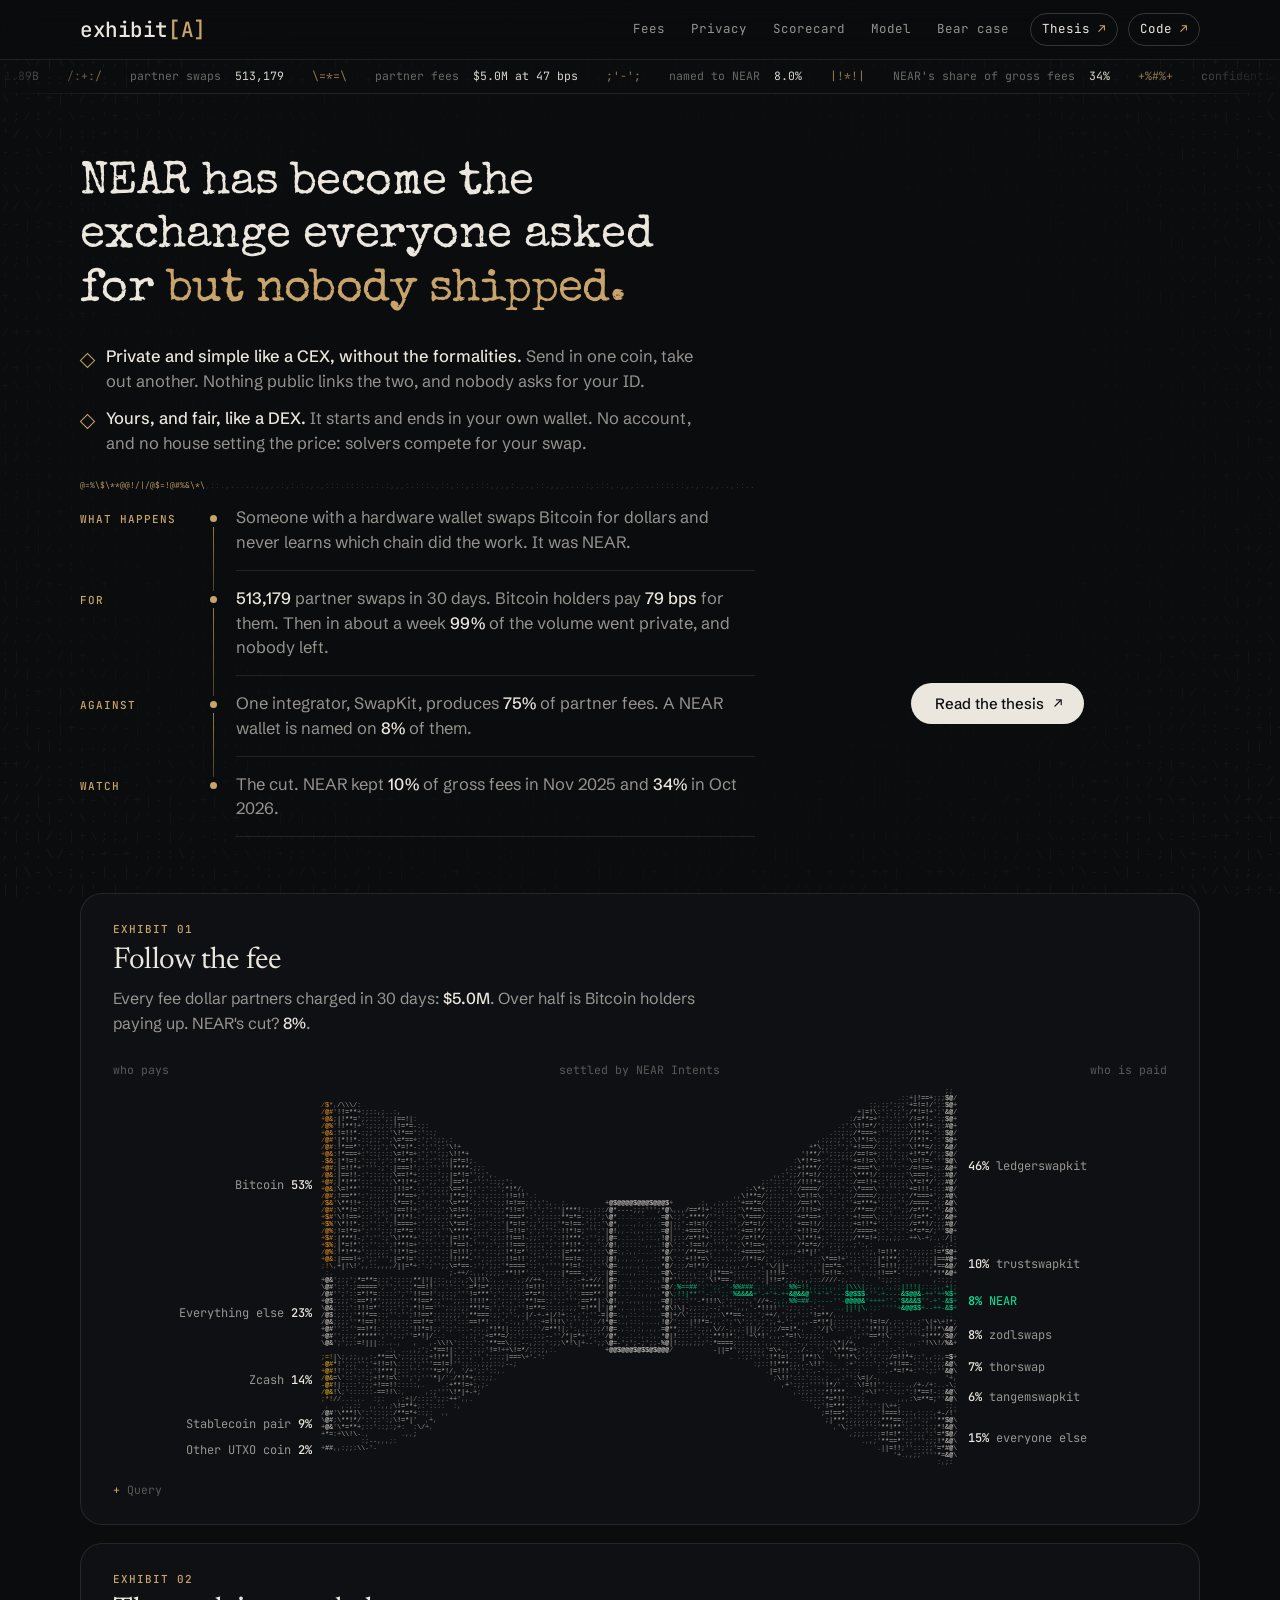
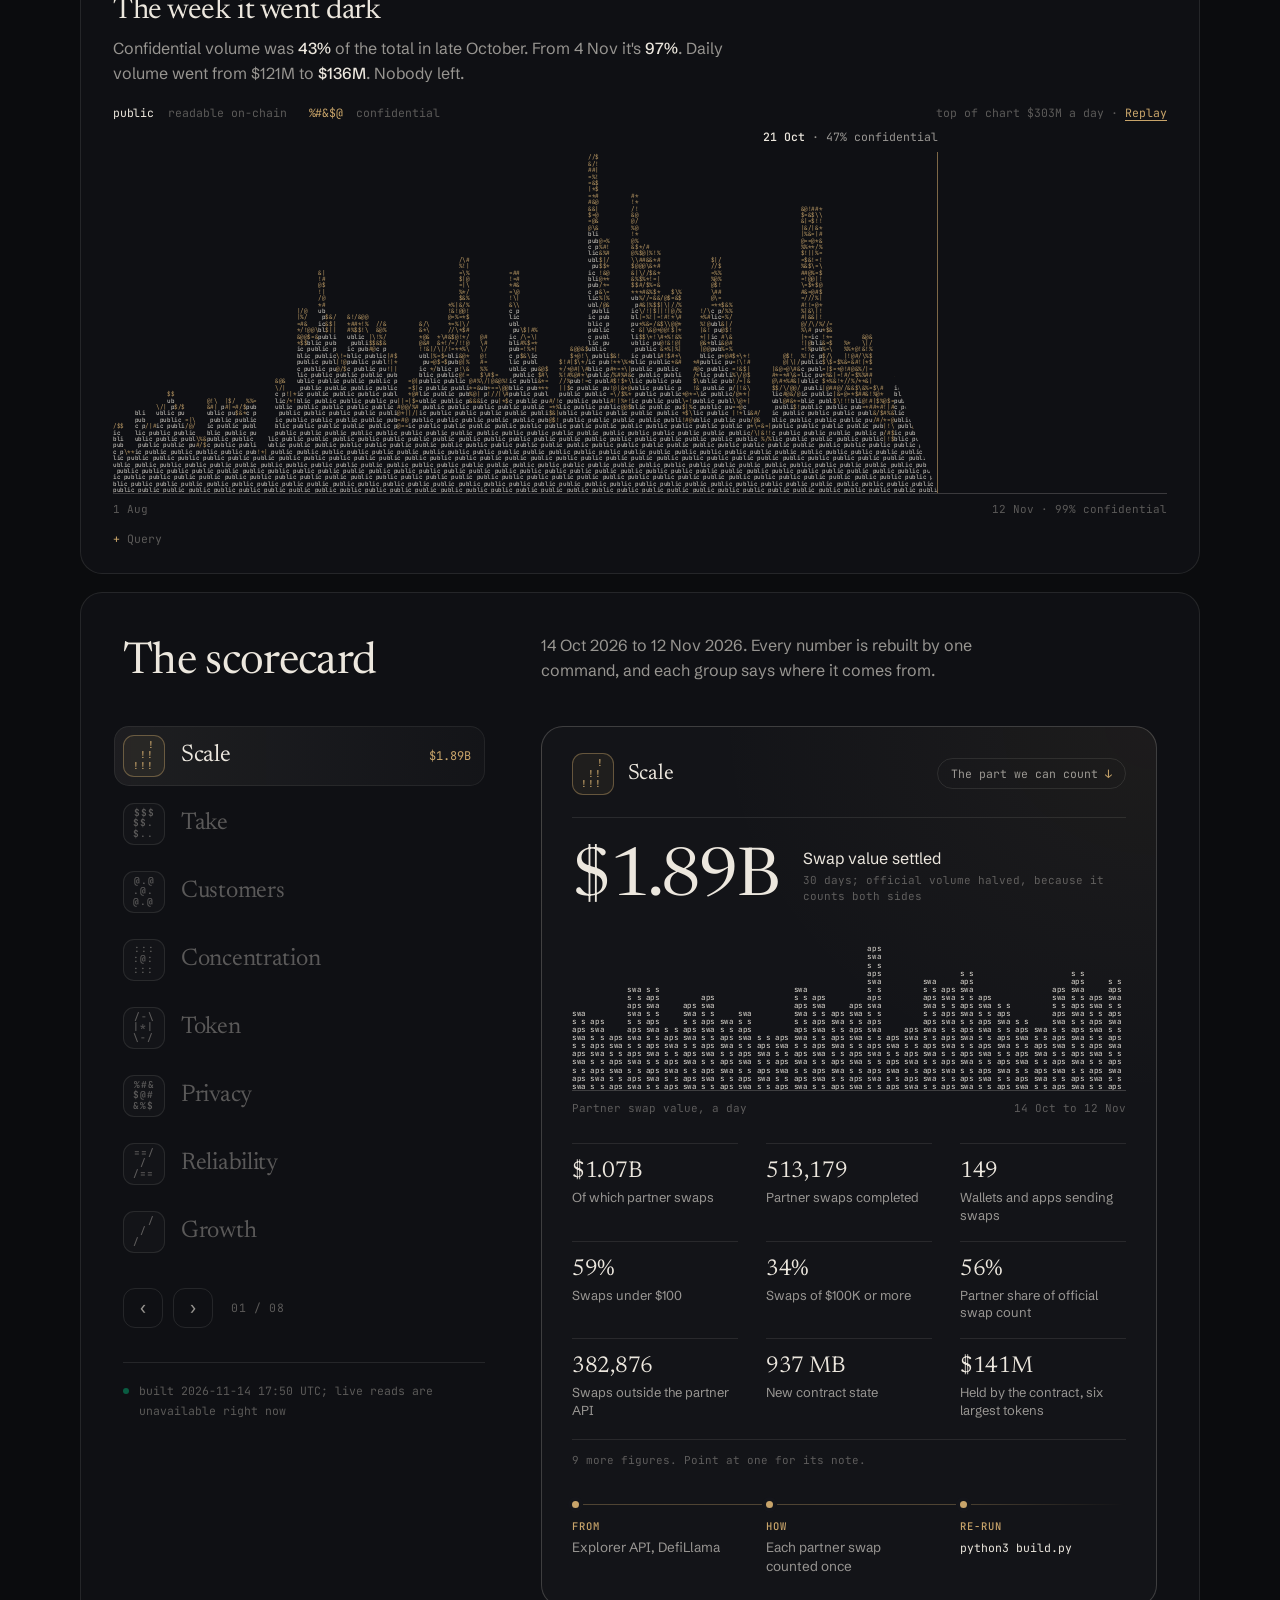
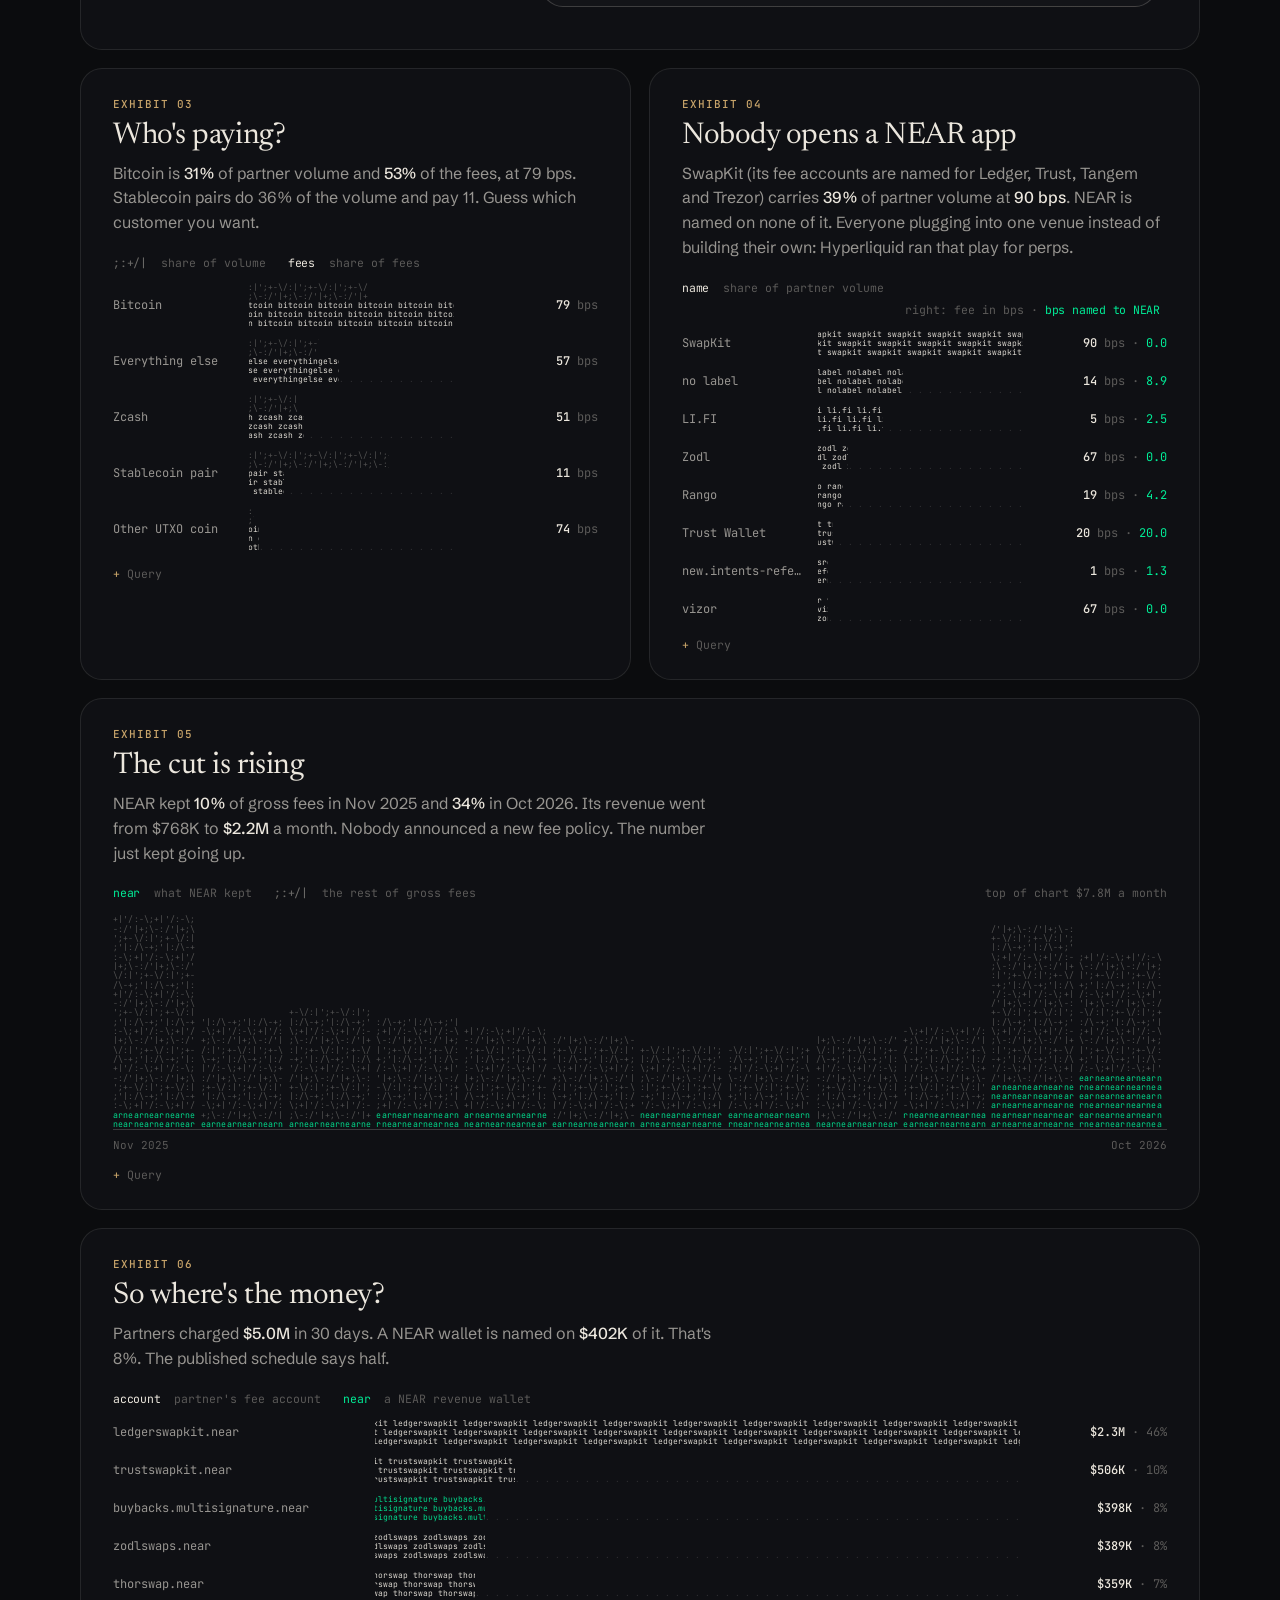
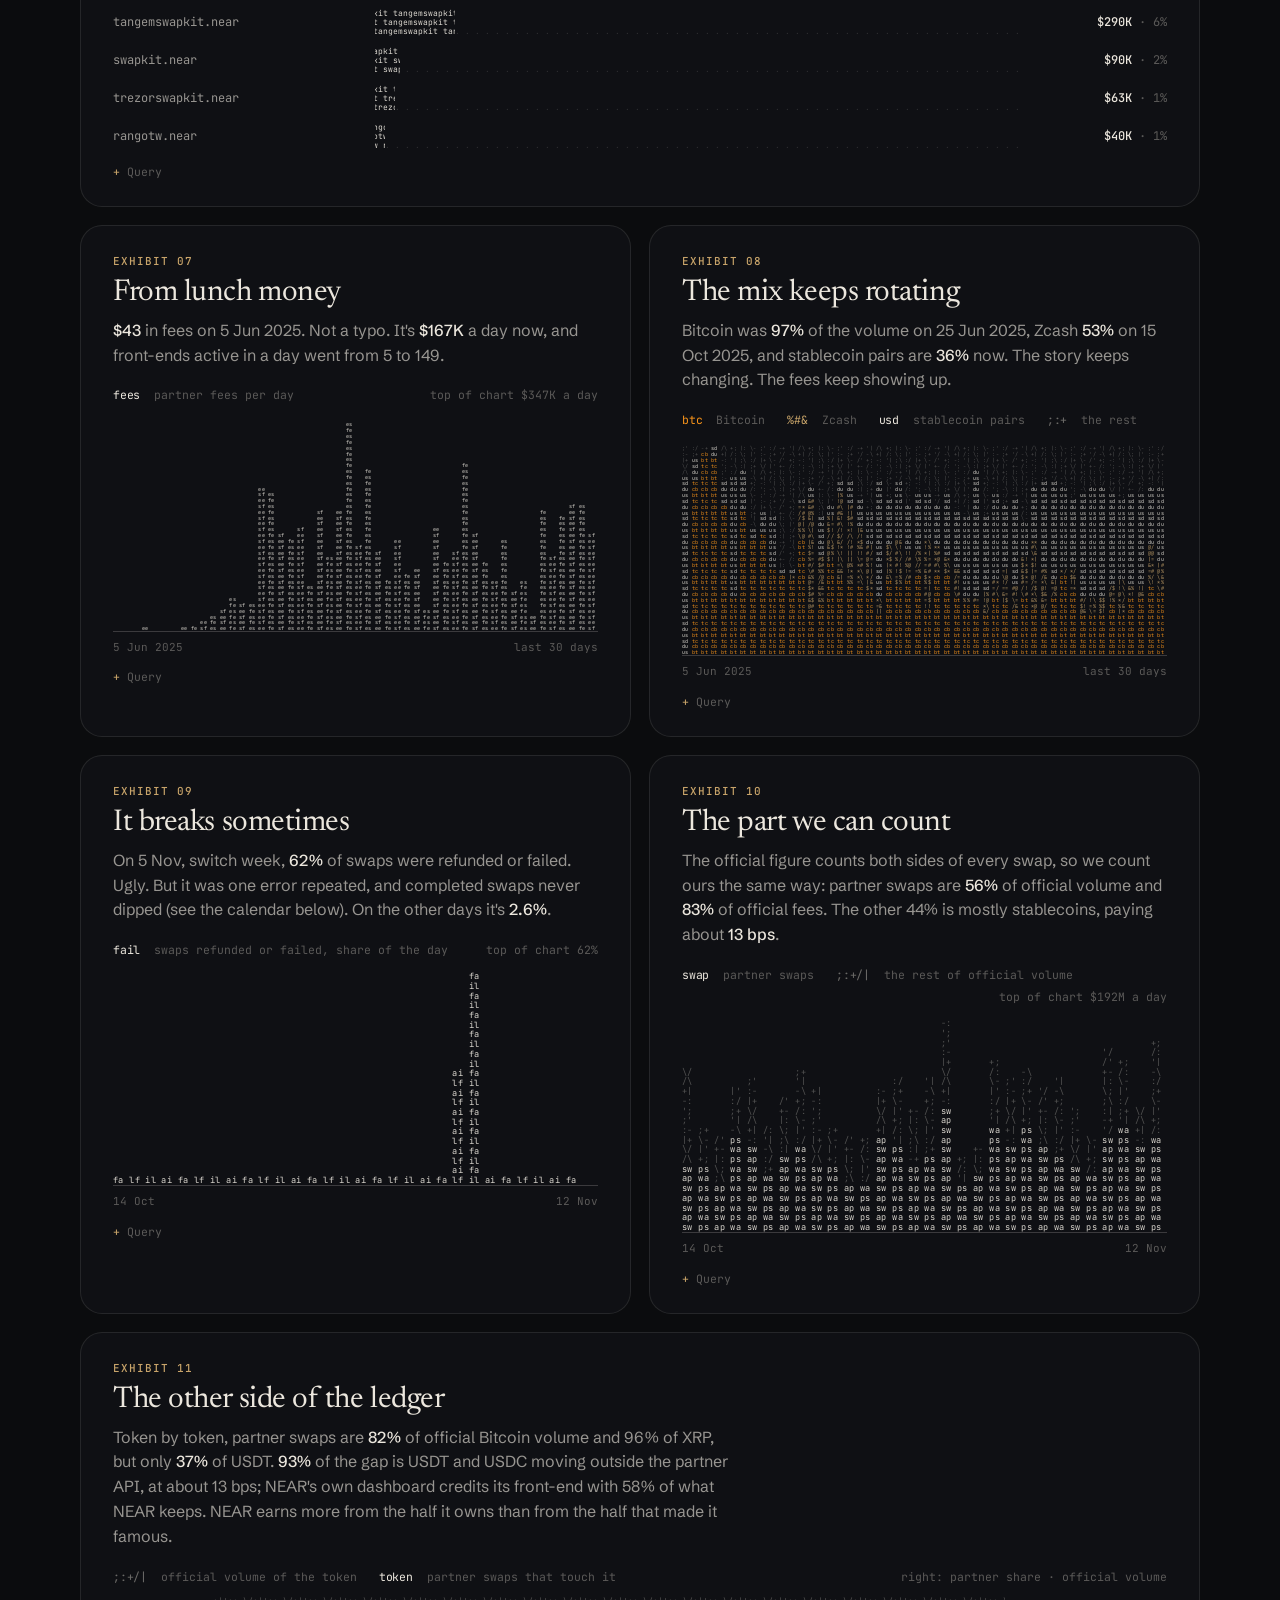
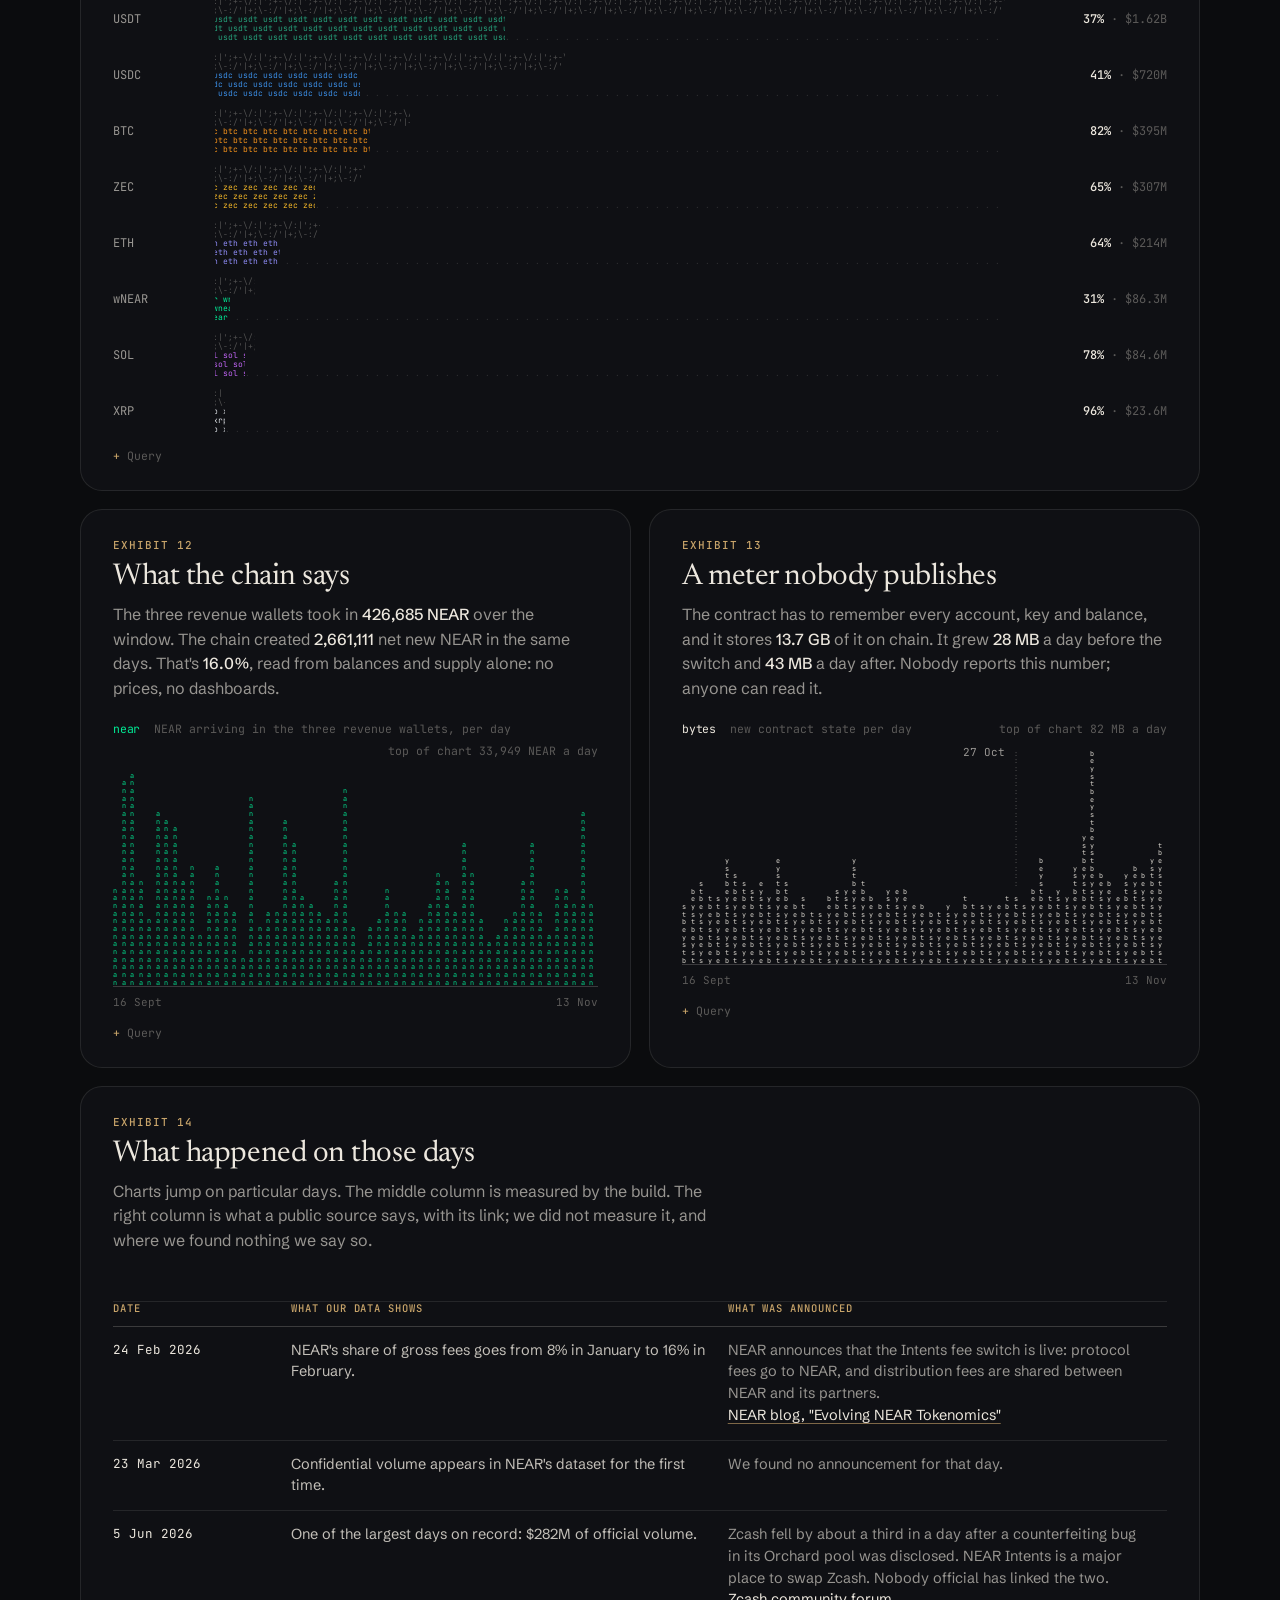
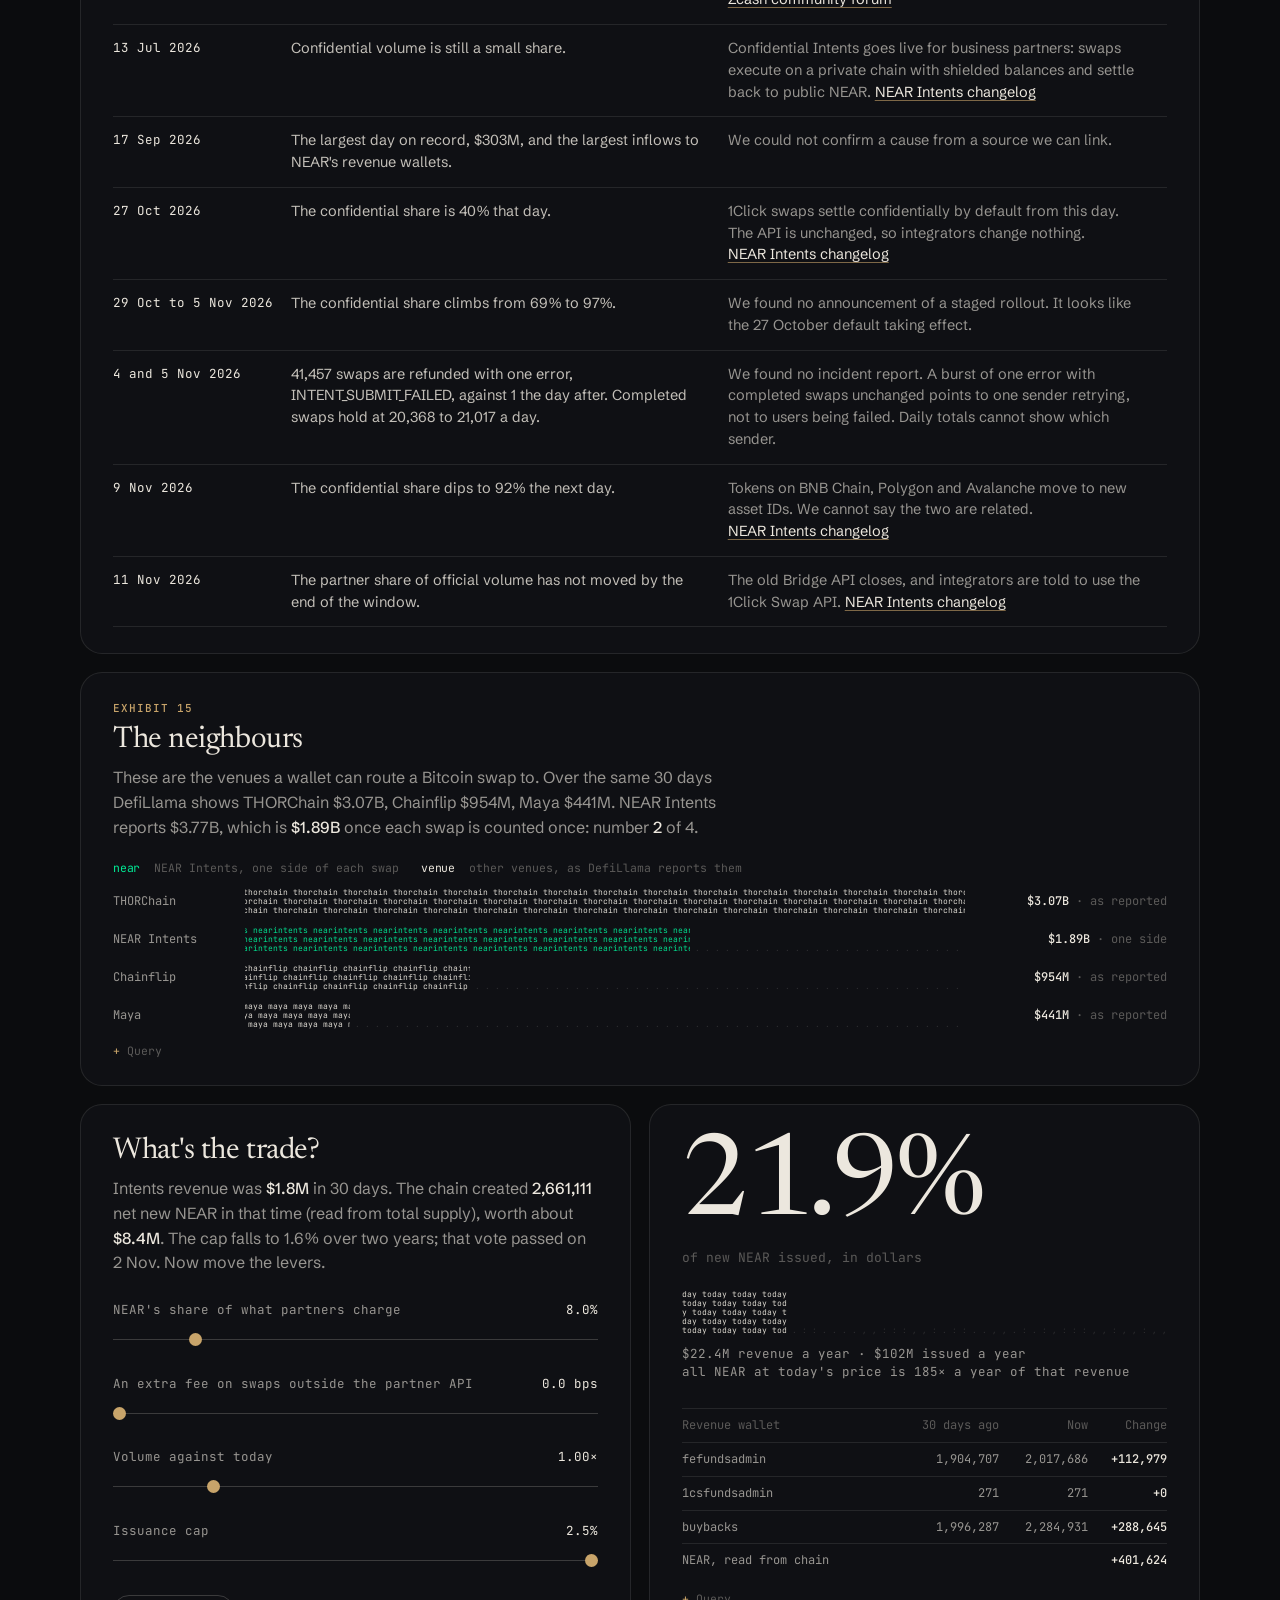
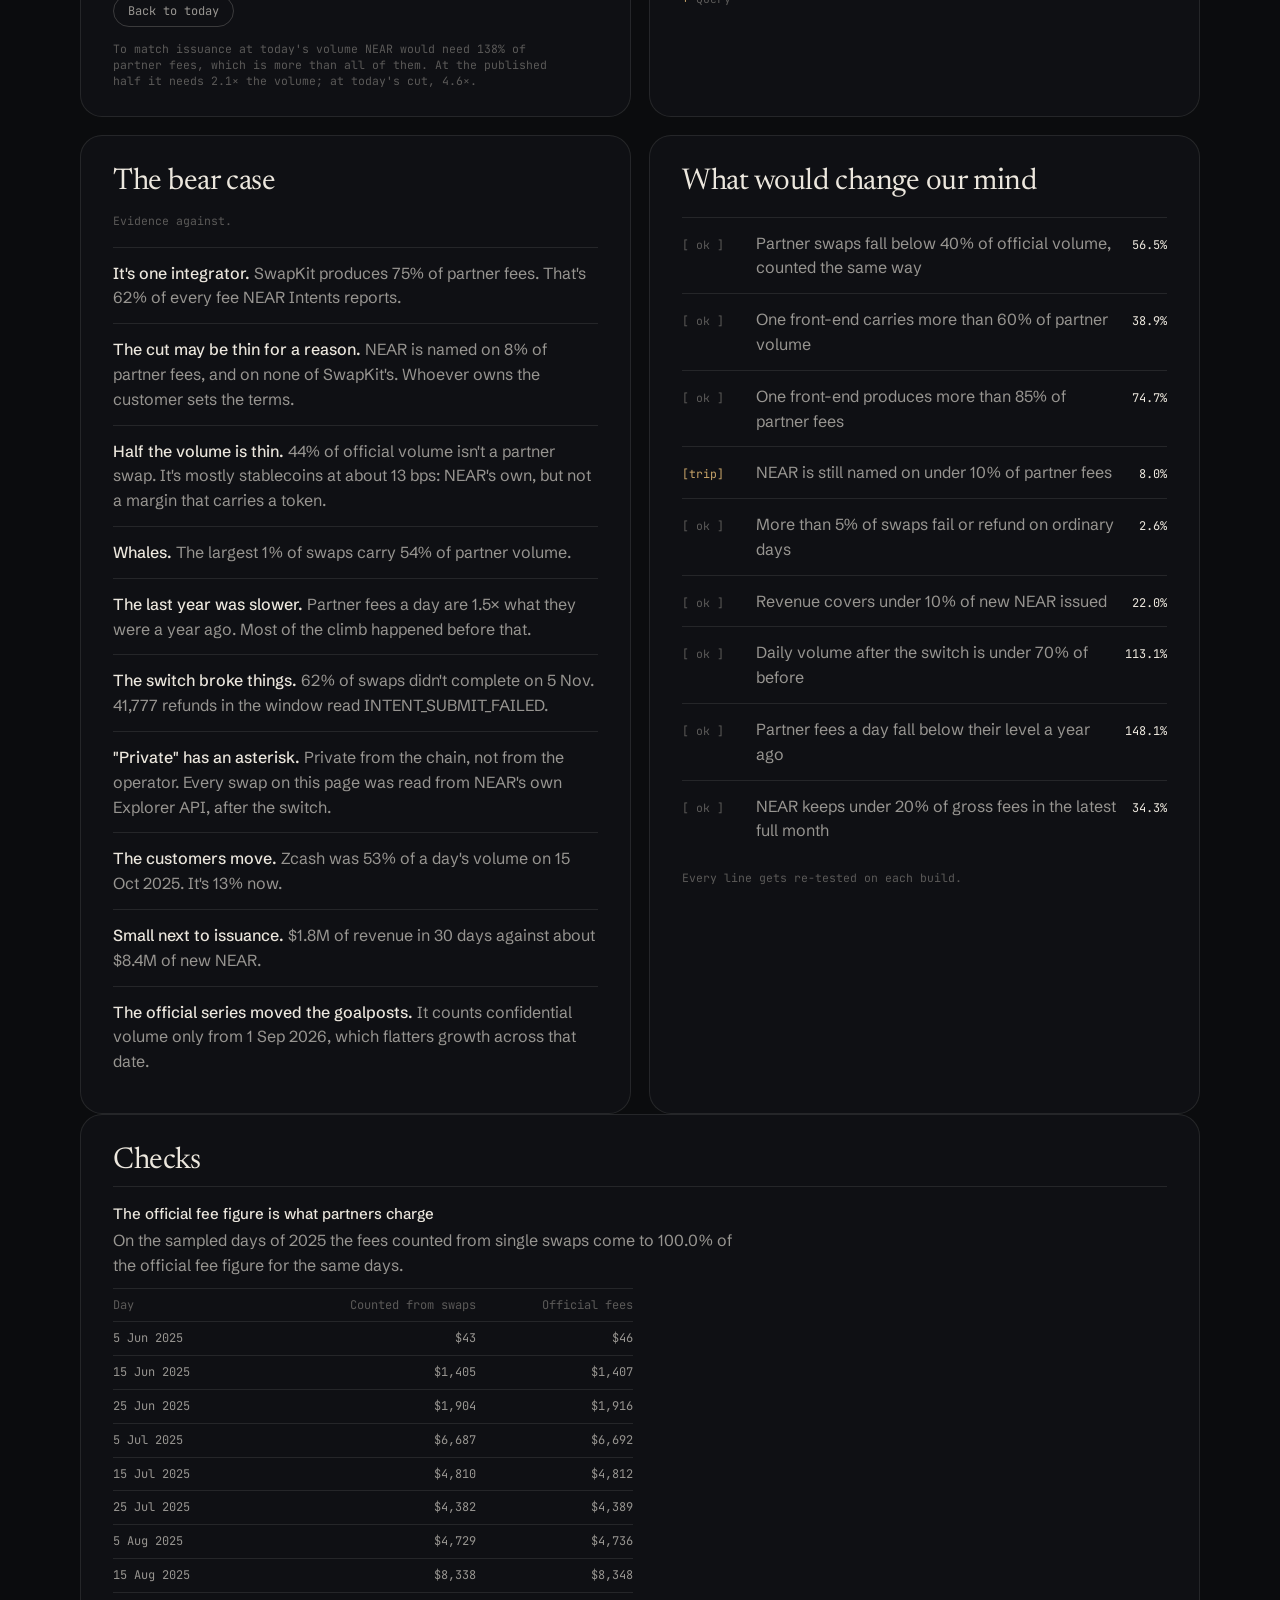
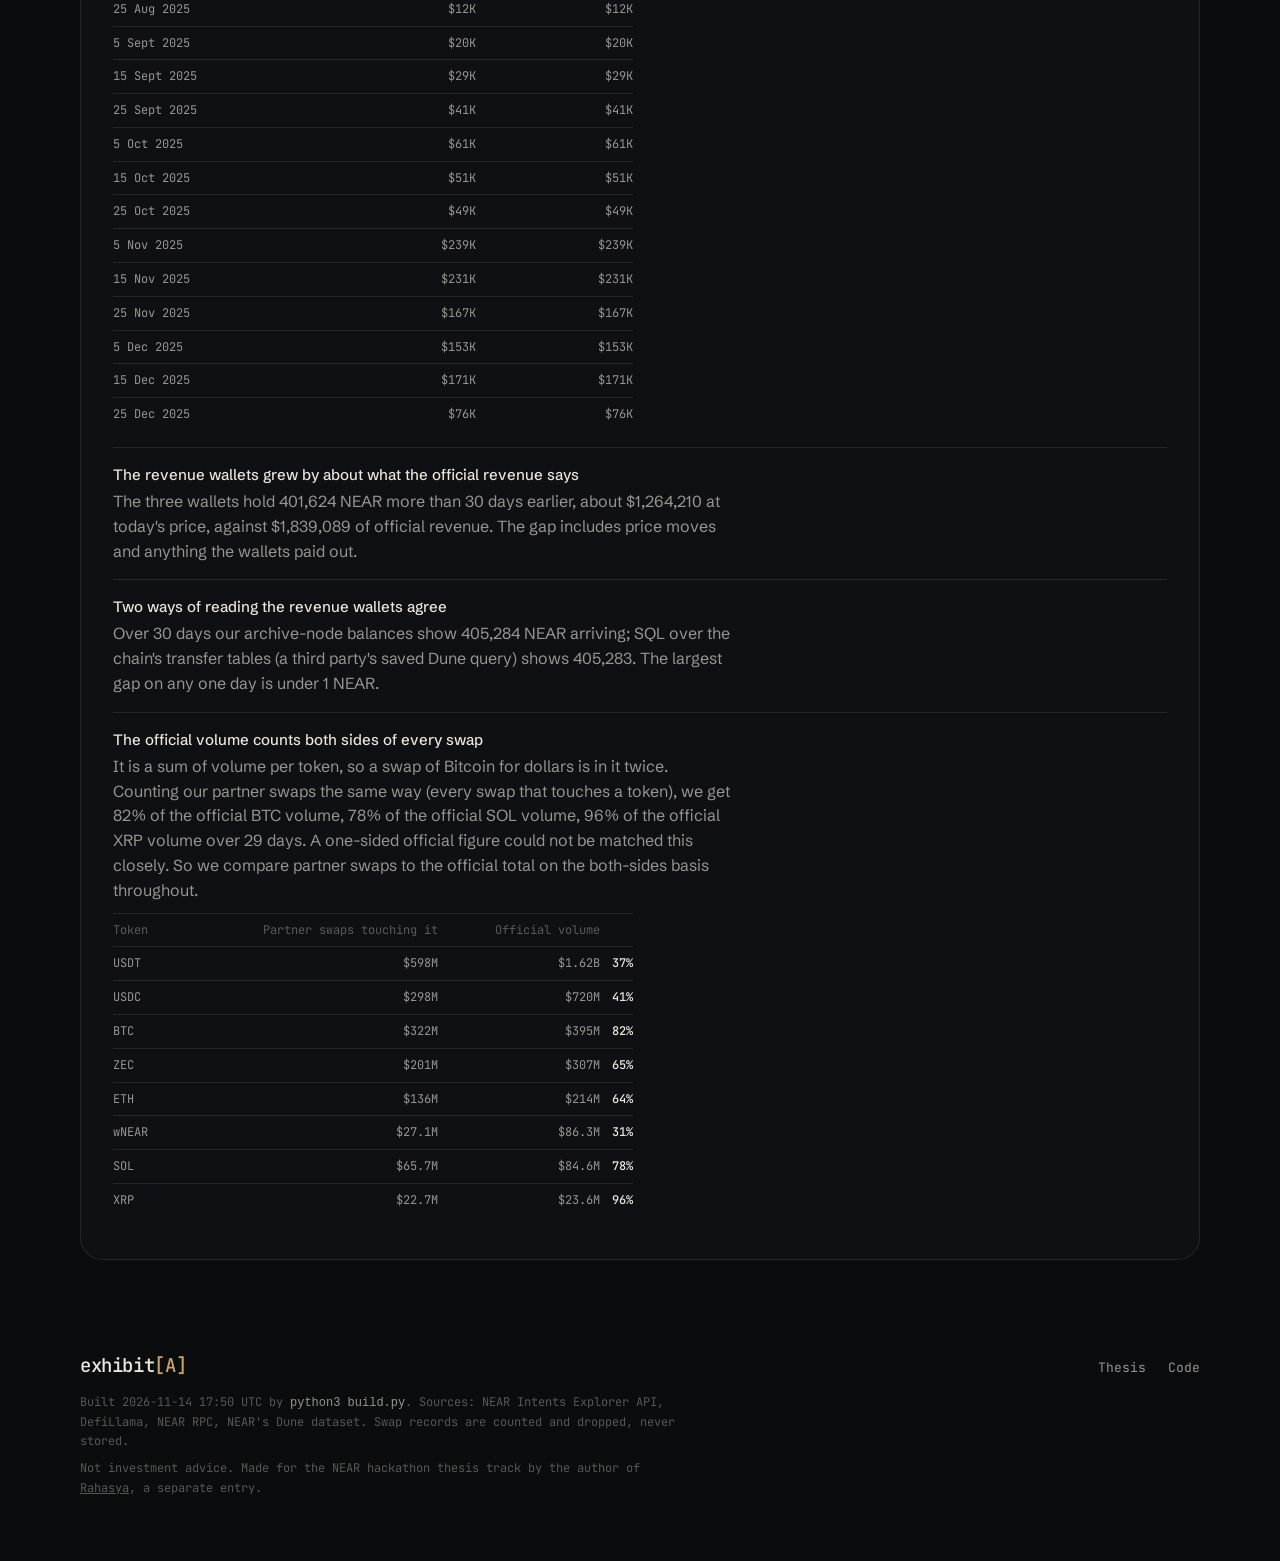
==== commit 9fbcb17b: "Dated events, token colours, and a corrected sentence about the fee switch - New exhibit and paper t" ====
--- a/docs/index.html
+++ b/docs/index.html
@@ -295,6 +295,19 @@
   </section>
 
   <section>
+    <figure class="chart" id="calendar">
+      <figcaption>
+        <h2>What happened on those days</h2>
+        <p>Charts jump on particular days. The middle column is measured by the build. The right column is what a public source says, with its link; we did not measure it, and where we found nothing we say so.</p>
+      </figcaption>
+      <div class="tableBox"><table>
+        <thead><tr><th>Date</th><th>What our data shows</th><th>What was announced</th></tr></thead>
+        <tbody></tbody>
+      </table></div>
+    </figure>
+  </section>
+
+  <section>
     <figure class="chart" id="peers">
       <figcaption>
         <h2>The neighbours</h2>
--- a/docs/style.css
+++ b/docs/style.css
@@ -484,3 +484,15 @@
 .pitch b { color: var(--paper); font-weight: 500; }
 .rule { margin-top: 26px; }
 h1 span { color: var(--brass); }
+
+/* the calendar: days that stand out, what the data shows and what was announced */
+.tableBox { margin-top: 22px; overflow-x: auto; }
+#calendar table { width: 100%; border-collapse: collapse; font-size: 14.5px; line-height: 1.5; color: var(--dim); }
+#calendar thead th { padding: 0 18px 10px 0; text-align: left; font: 500 10.5px/1.3 var(--mono); letter-spacing: 0.09em; text-transform: uppercase; color: var(--brass); border-bottom: 1px solid var(--line-strong); }
+#calendar tbody th { width: 150px; padding: 13px 18px 13px 0; text-align: left; vertical-align: top; font: 400 12.5px/1.6 var(--mono); color: var(--paper); white-space: nowrap; }
+#calendar td { padding: 13px 22px 13px 0; vertical-align: top; width: 42%; text-align: left; font: 400 14.5px/1.5 var(--sans); }
+#calendar td:nth-child(2) { color: rgba(236, 231, 222, 0.82); }
+#calendar tbody tr { border-bottom: 1px solid var(--line); transition: background 200ms ease; }
+#calendar tbody tr:hover { background: rgba(236, 231, 222, 0.03); }
+#calendar td a { color: var(--paper); text-decoration-color: rgba(200, 164, 106, 0.6); text-underline-offset: 3px; white-space: nowrap; }
+@media (max-width: 860px) { #calendar table { min-width: 640px; font-size: 13.5px; } }
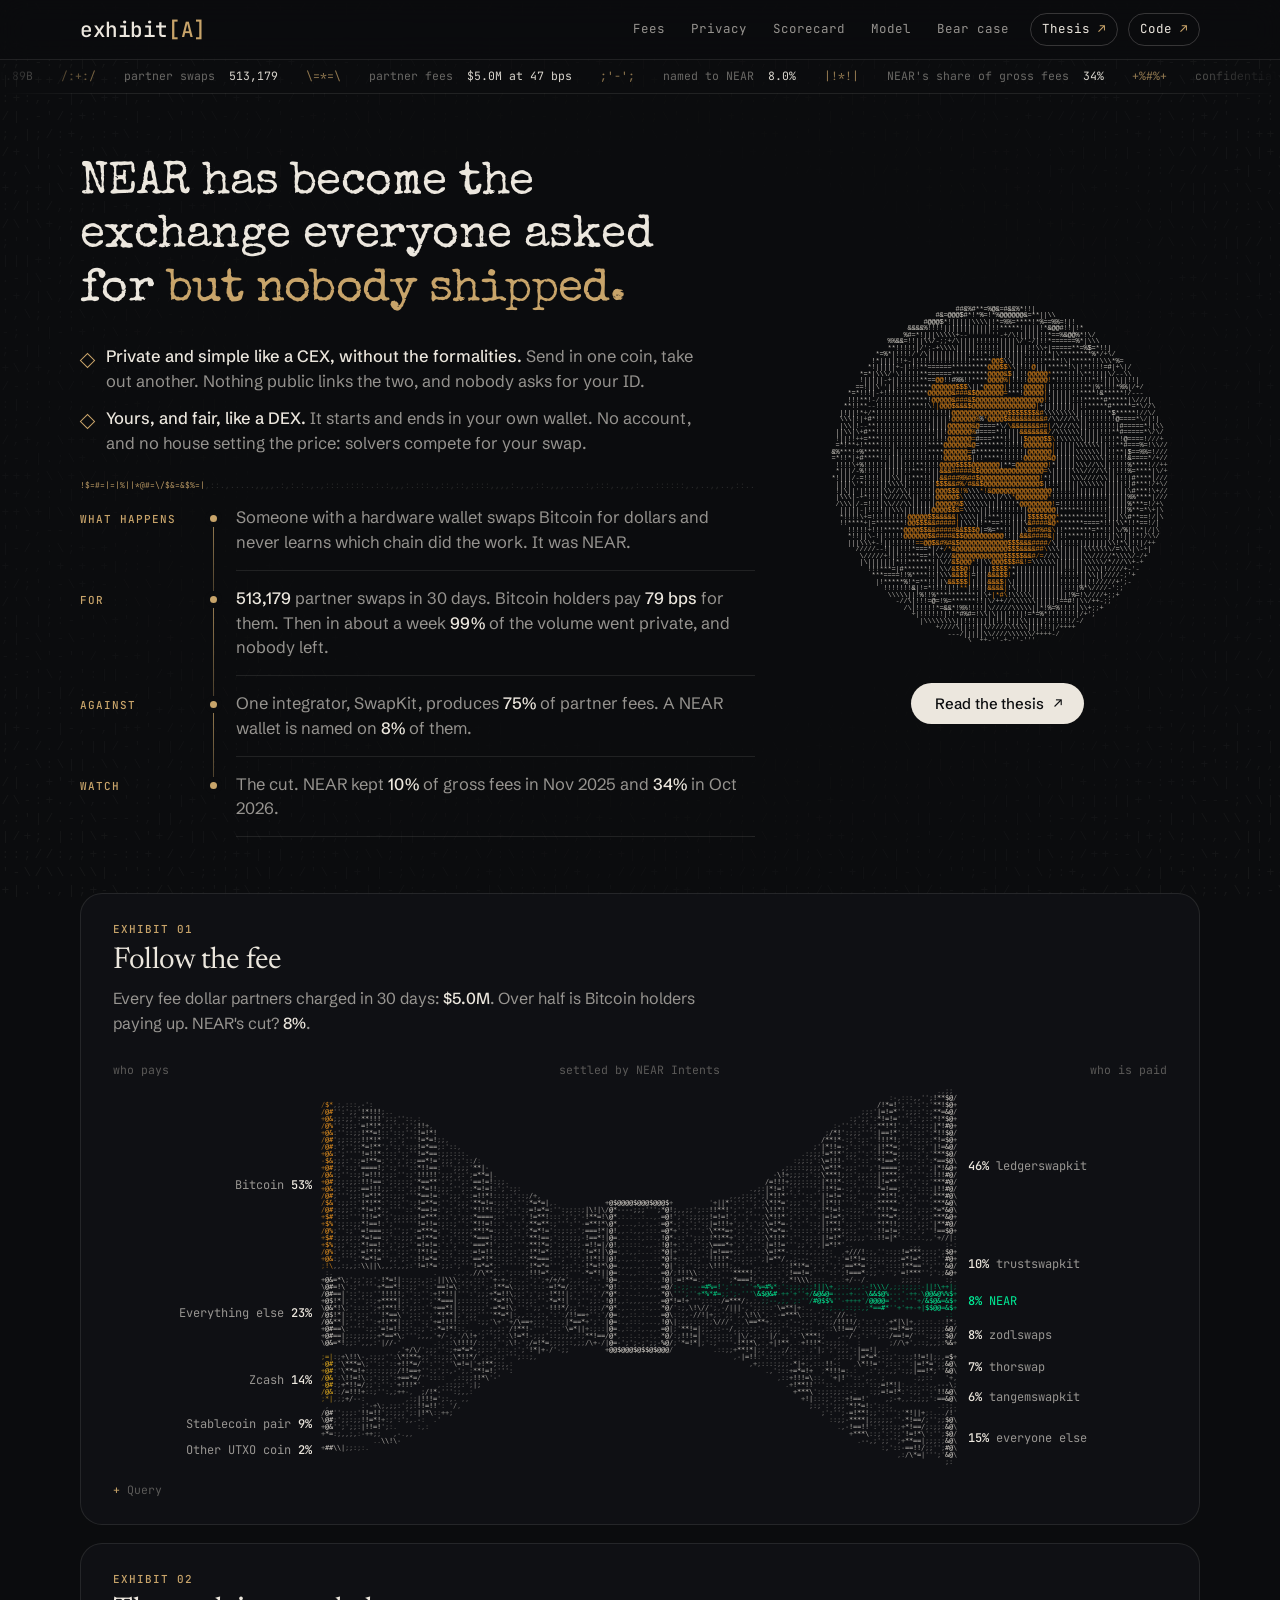
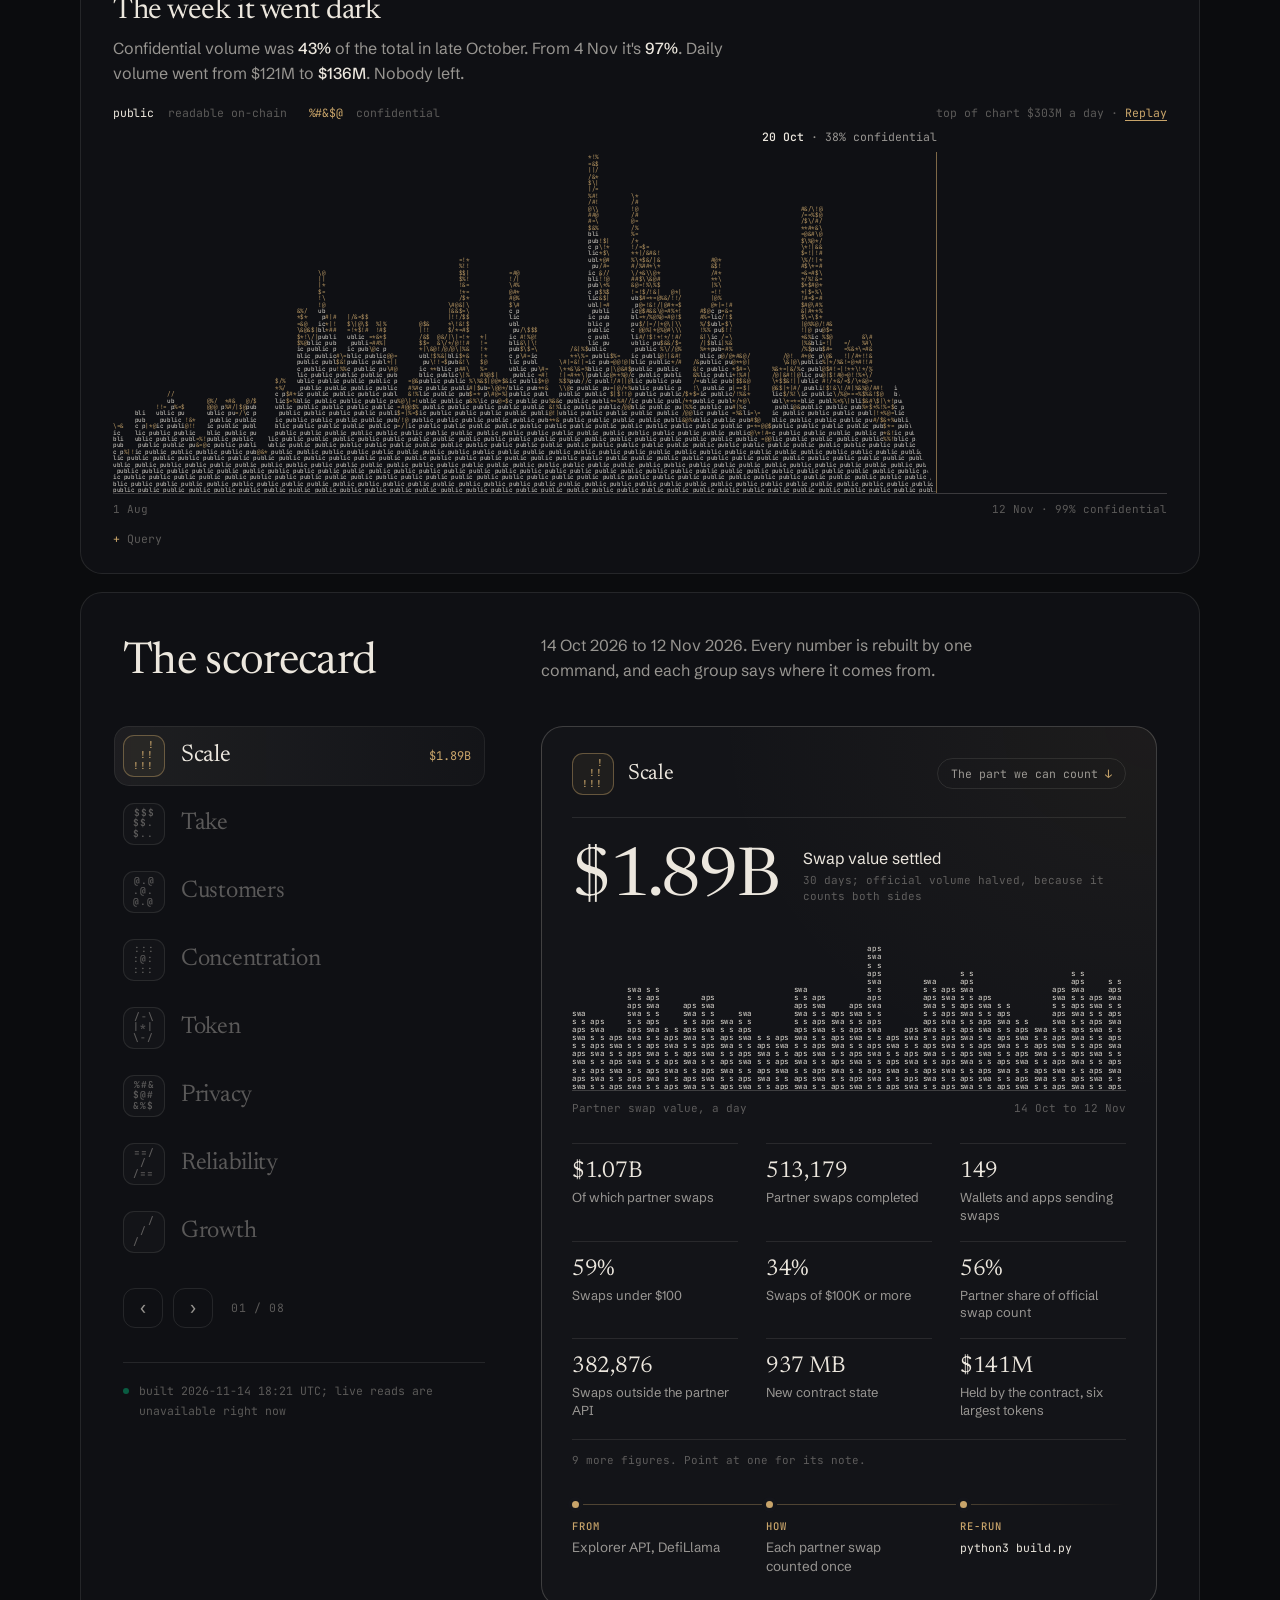
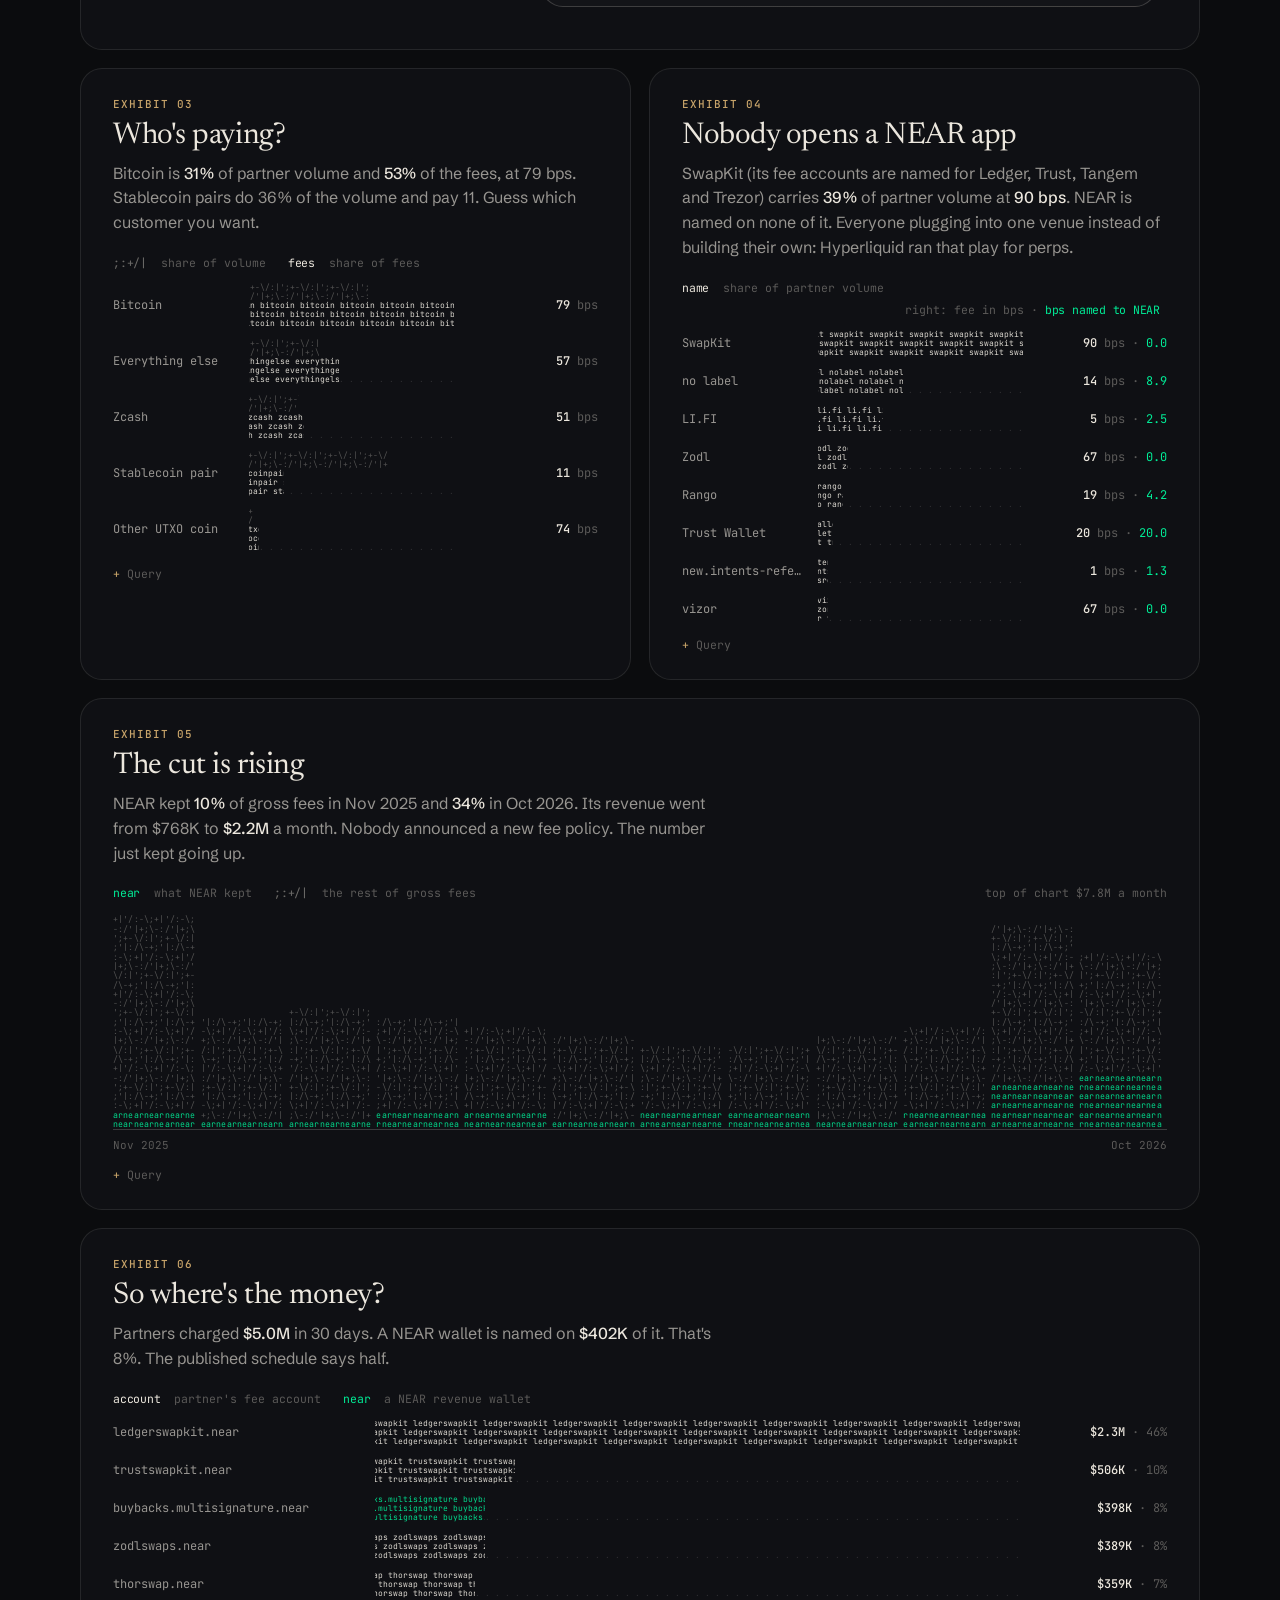
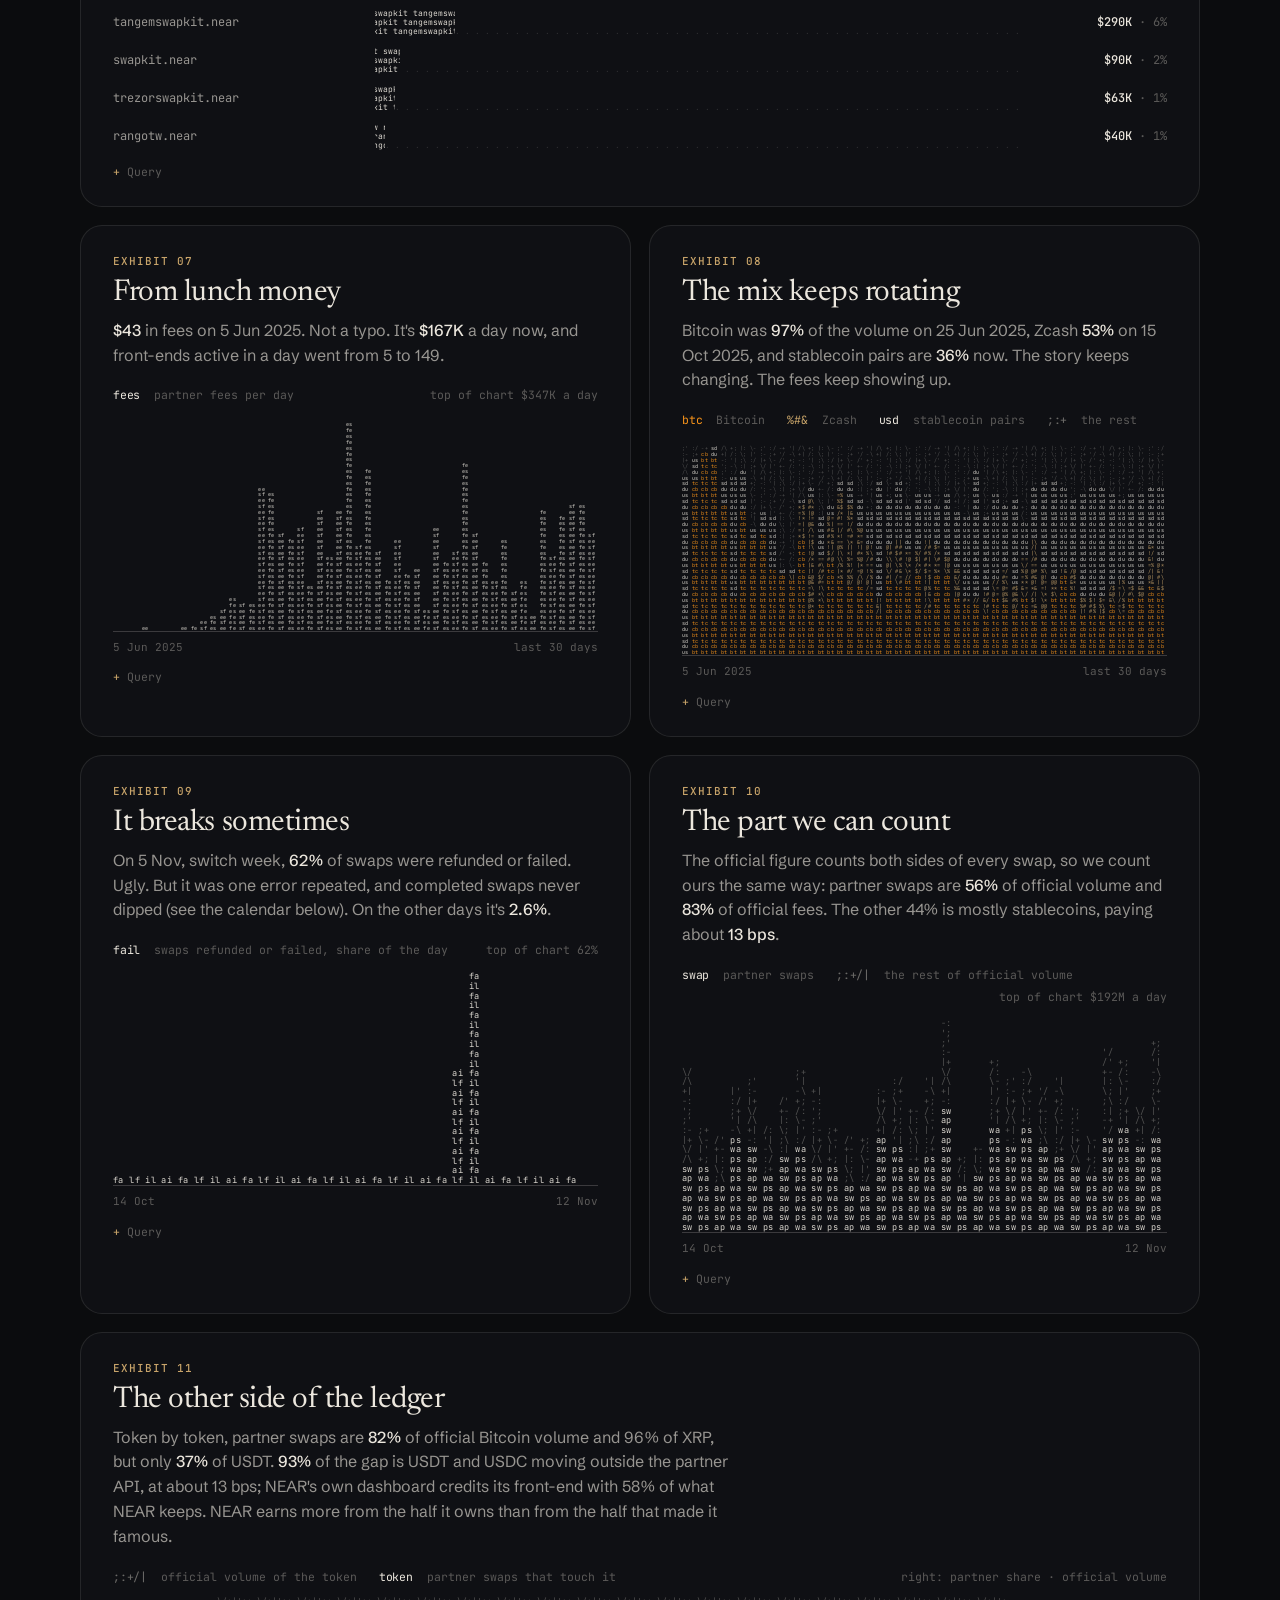
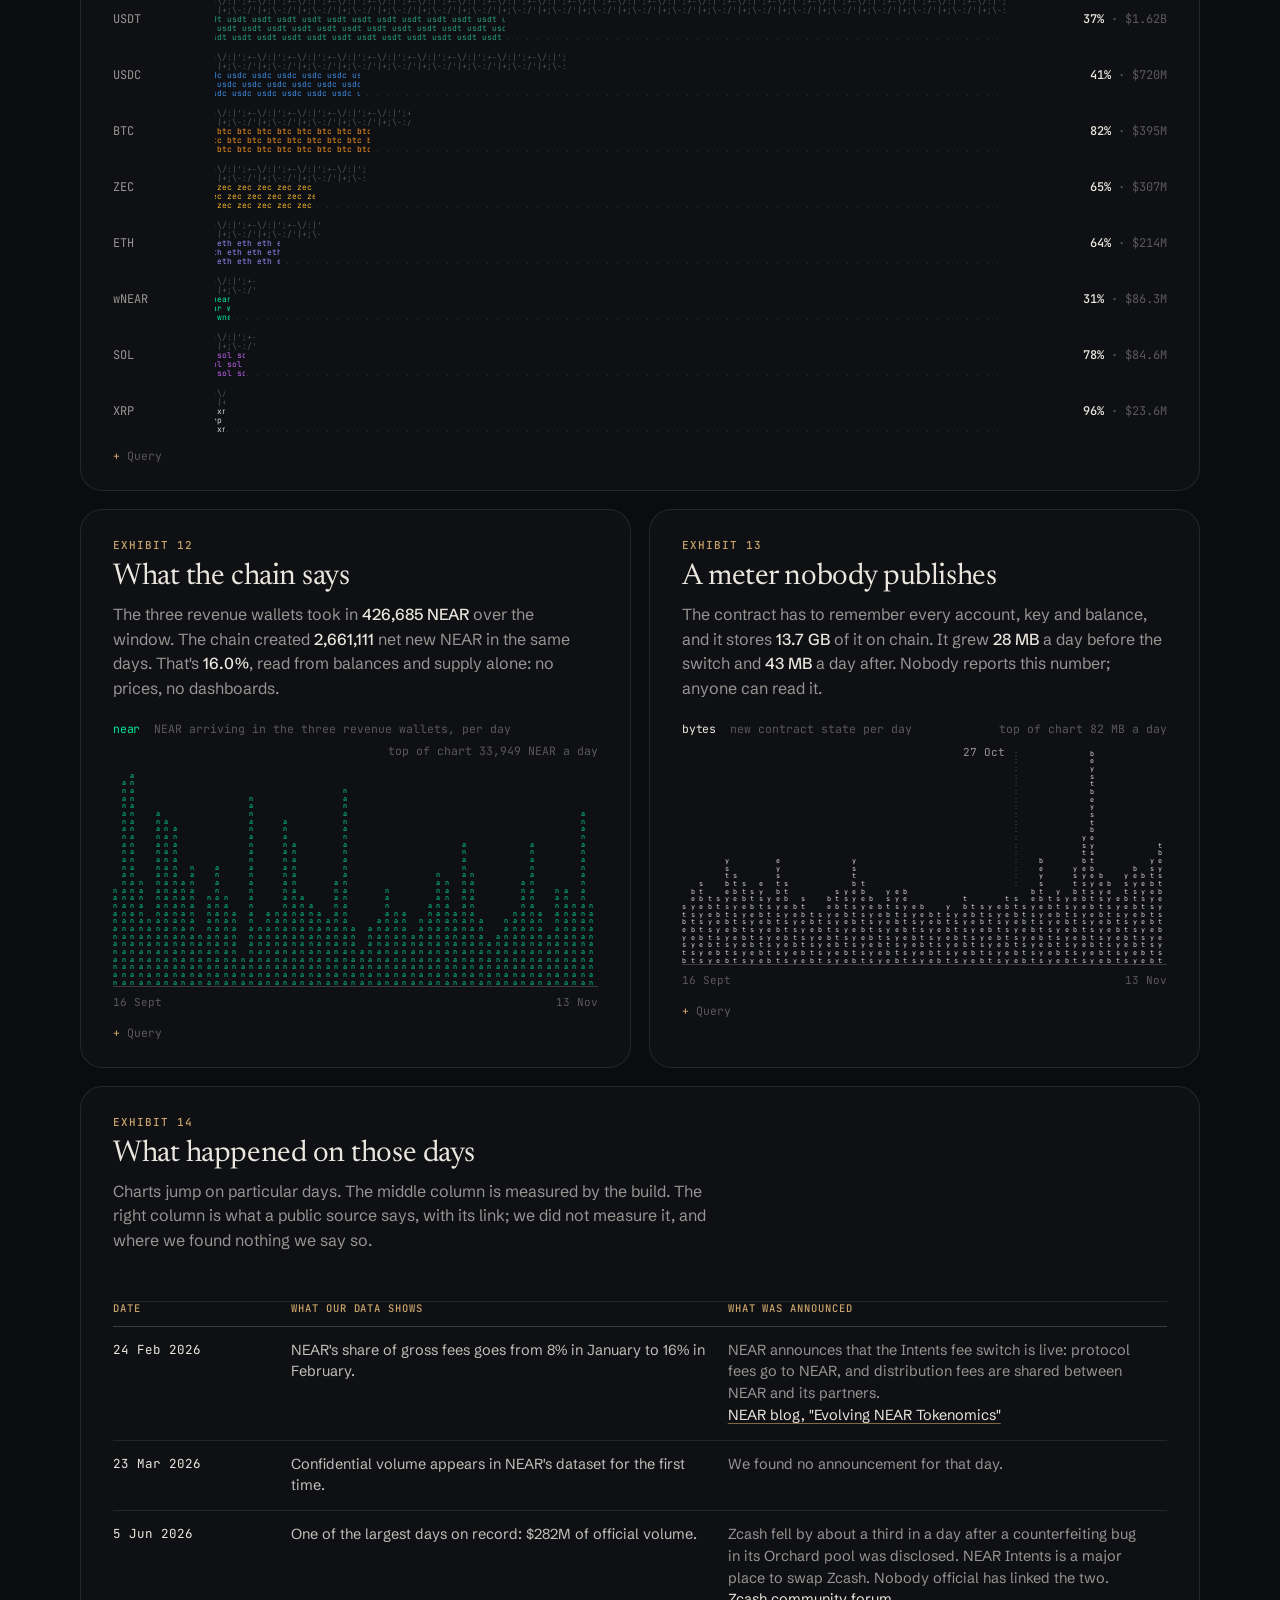
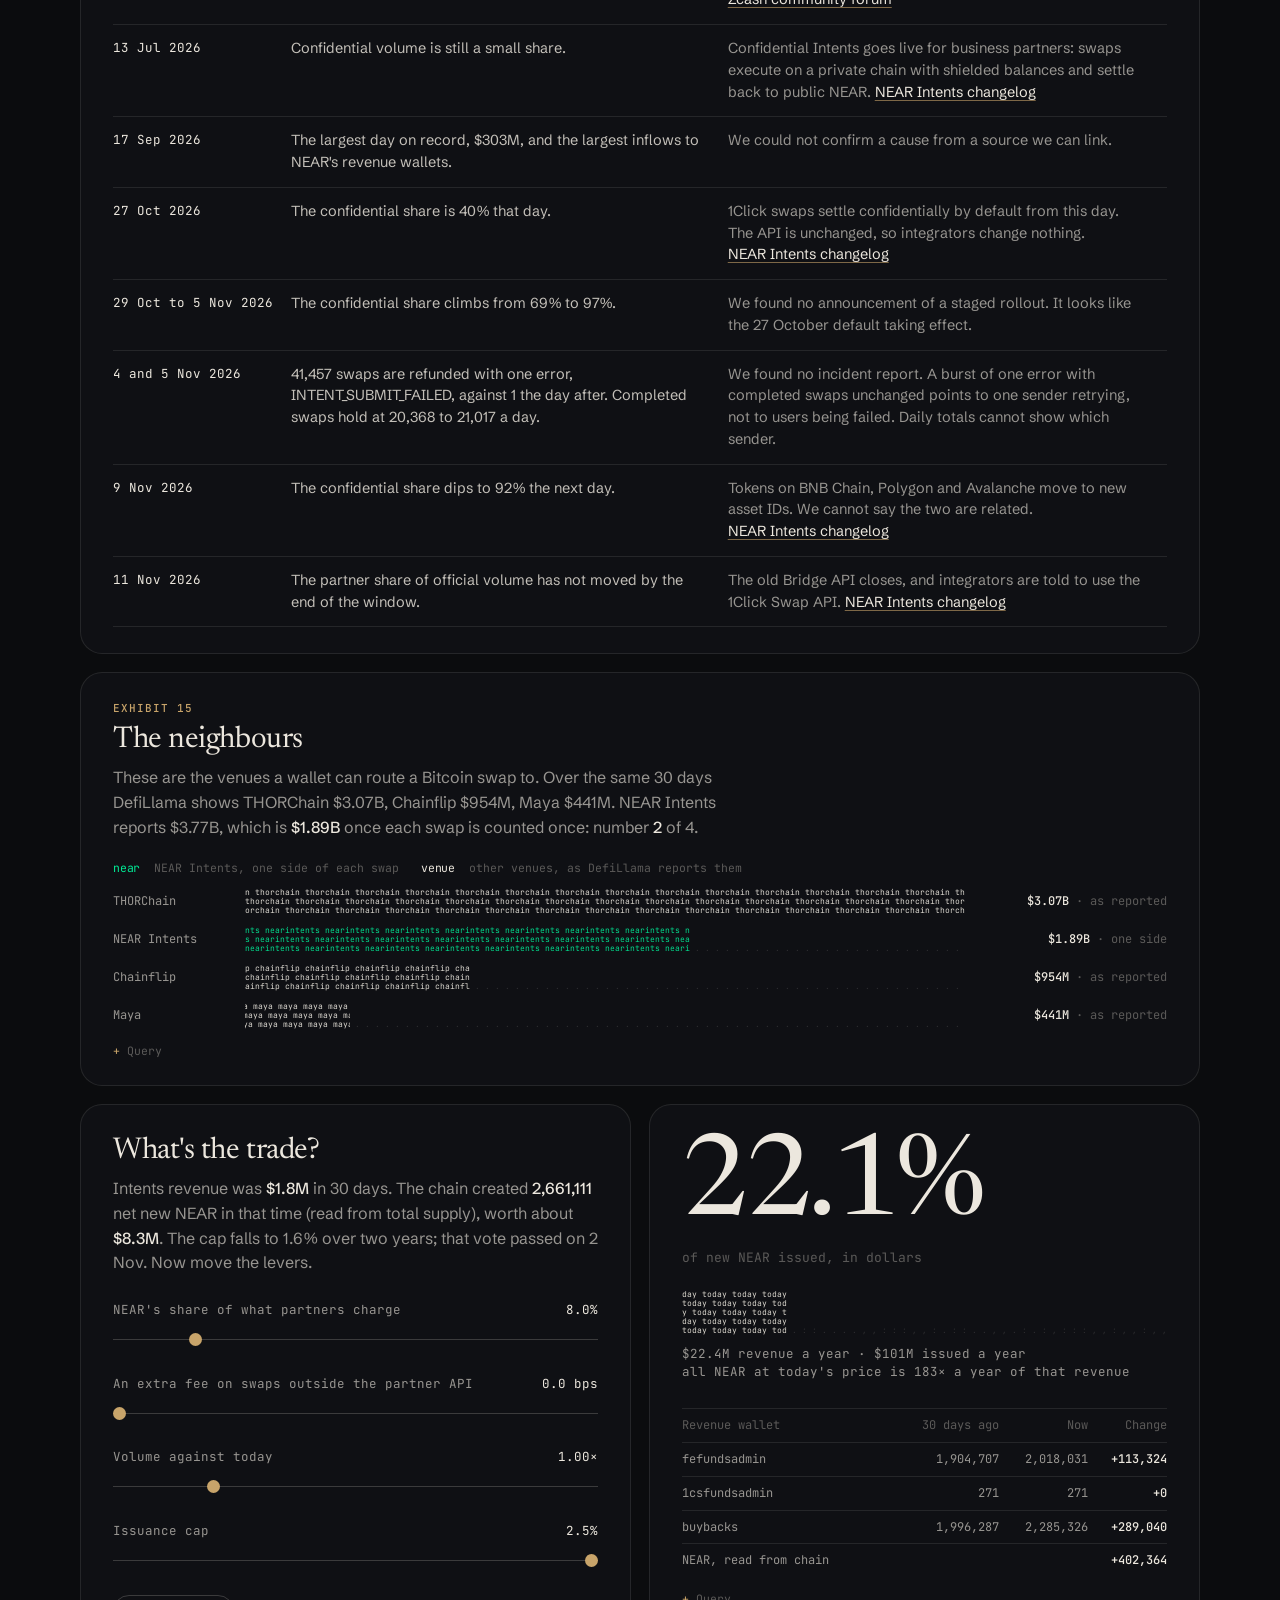
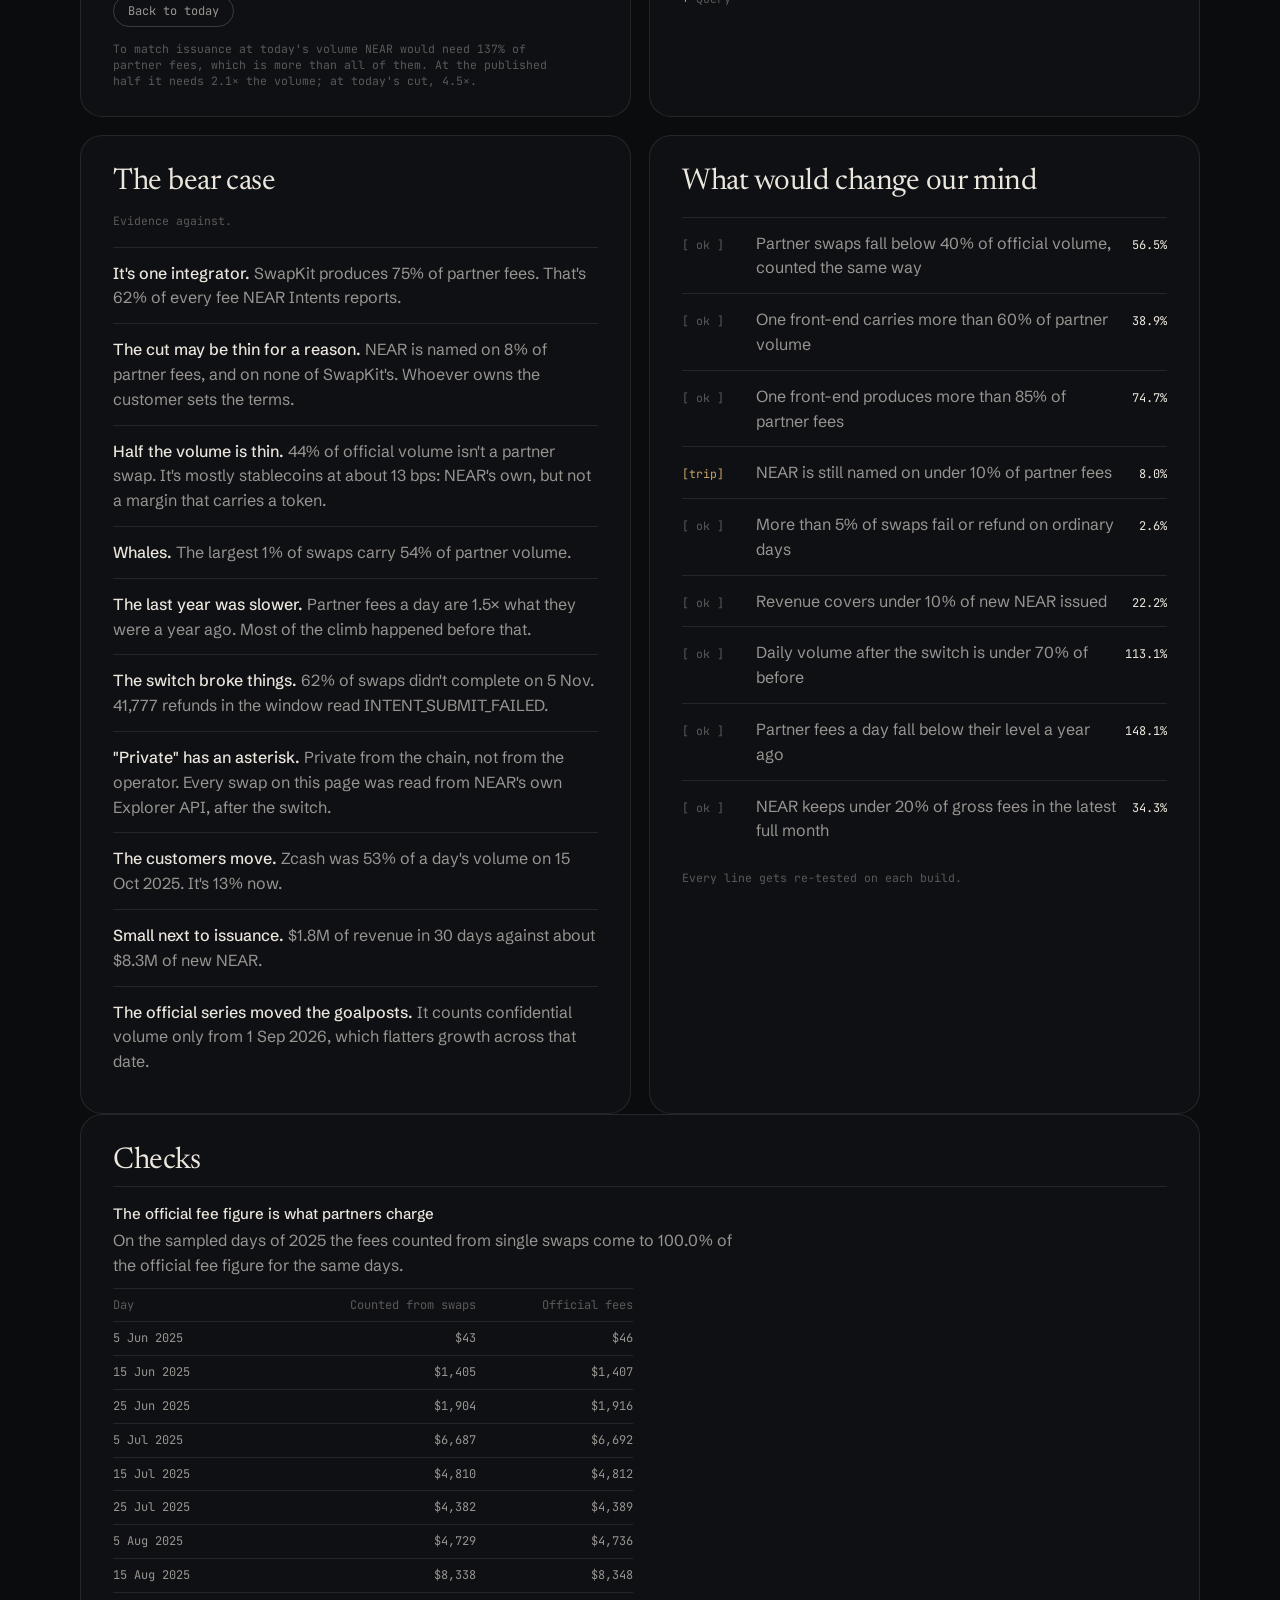
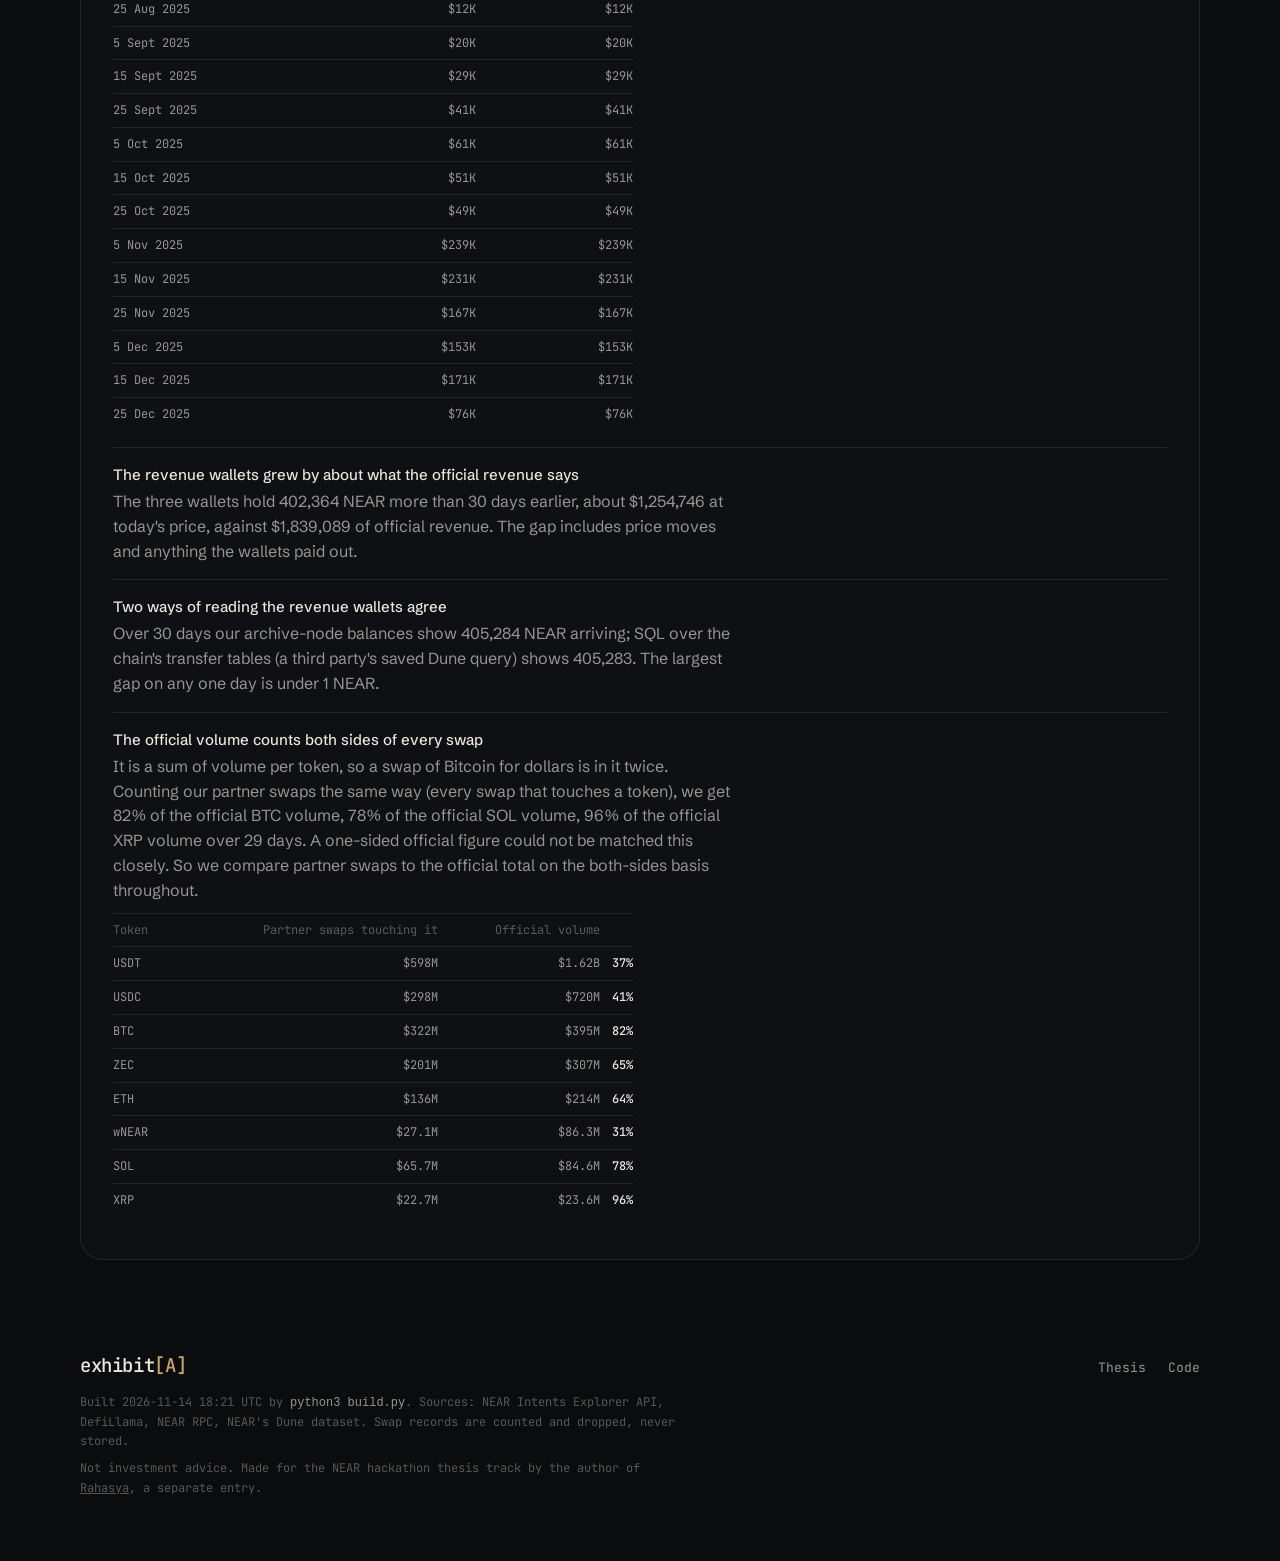
==== commit 305319d7: "The name is written exhibit[A] in titles, the README and the paper's footer Co-Authored-By: Claude F" ====
--- a/docs/index.html
+++ b/docs/index.html
@@ -3,7 +3,7 @@
 <head>
 <meta charset="utf-8">
 <meta name="viewport" content="width=device-width, initial-scale=1">
-<title>Exhibit A: the exchange everyone asked for</title>
+<title>exhibit[A]: the exchange everyone asked for</title>
 <meta name="description" content="A long-term thesis on NEAR, tested against every partner swap of the last 30 days. Every chart can be rebuilt with one command.">
 <link rel="preconnect" href="https://fonts.googleapis.com">
 <link rel="preconnect" href="https://fonts.gstatic.com" crossorigin>
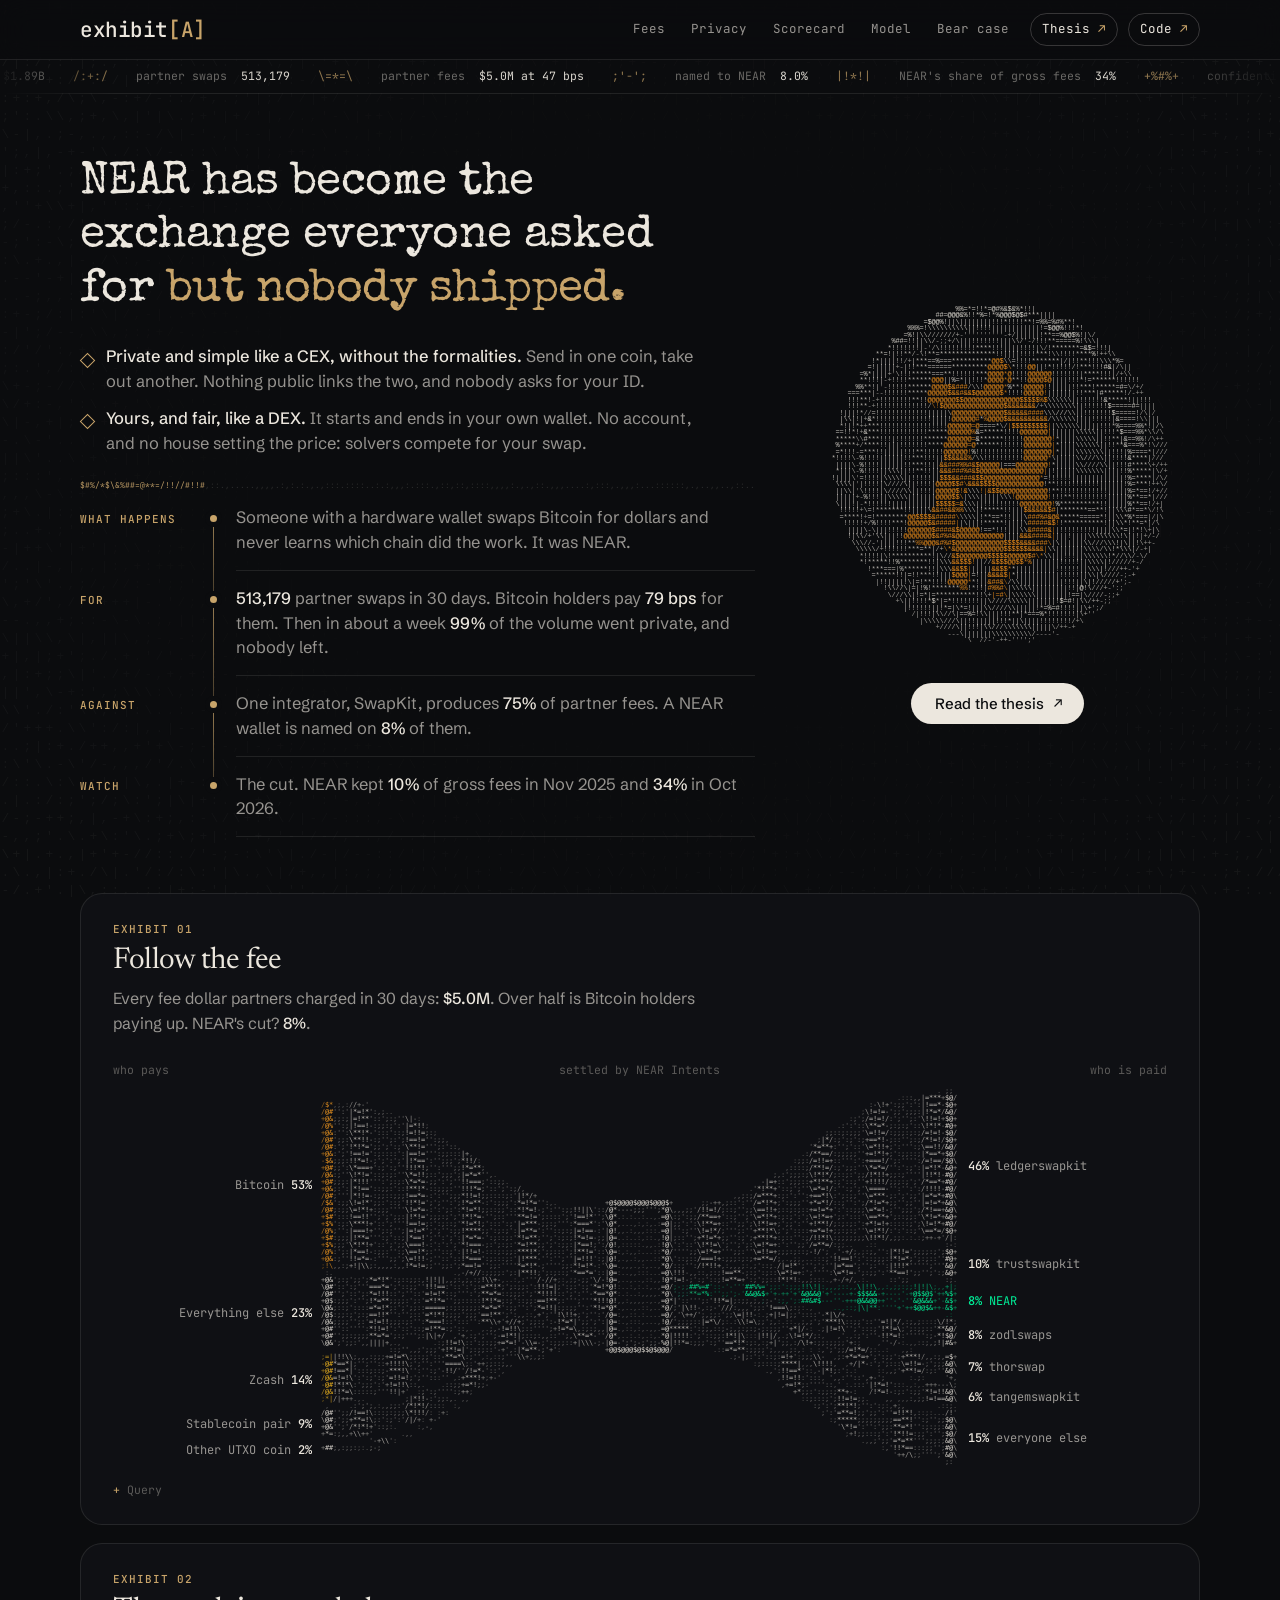
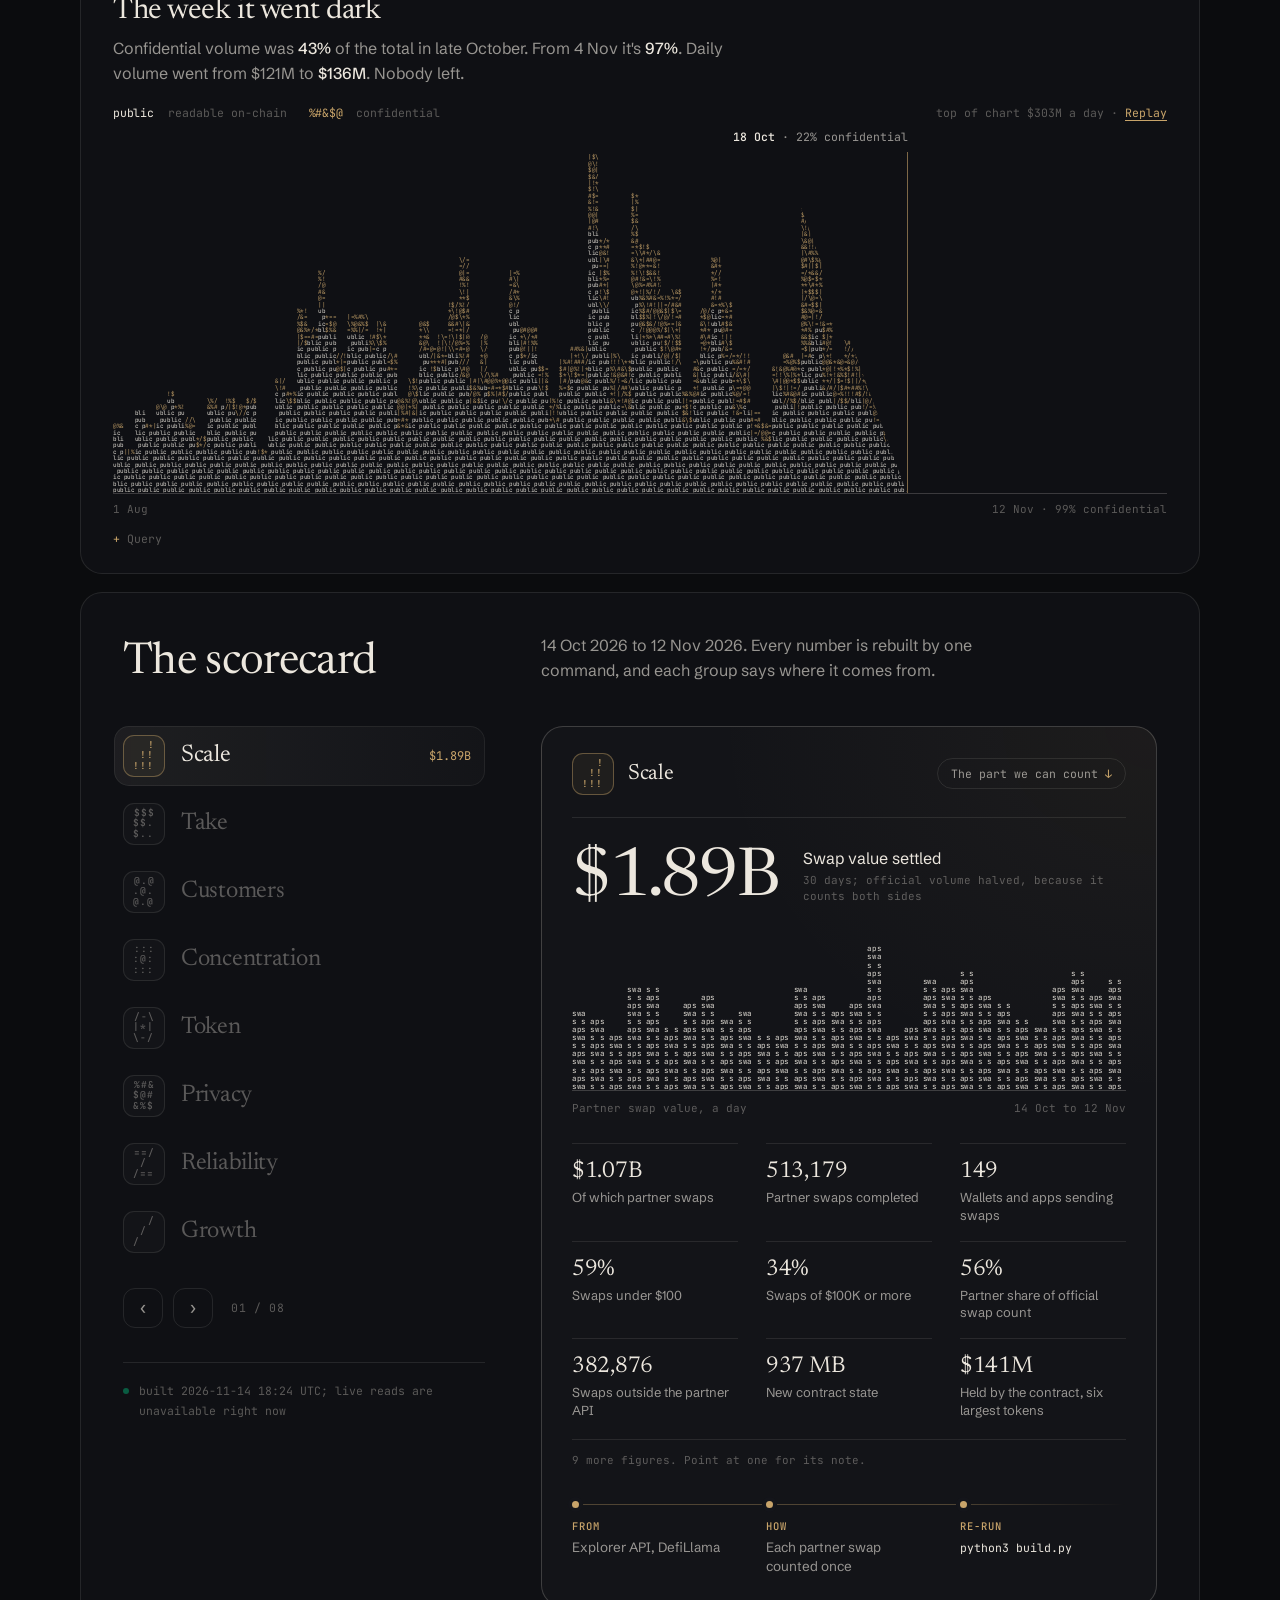
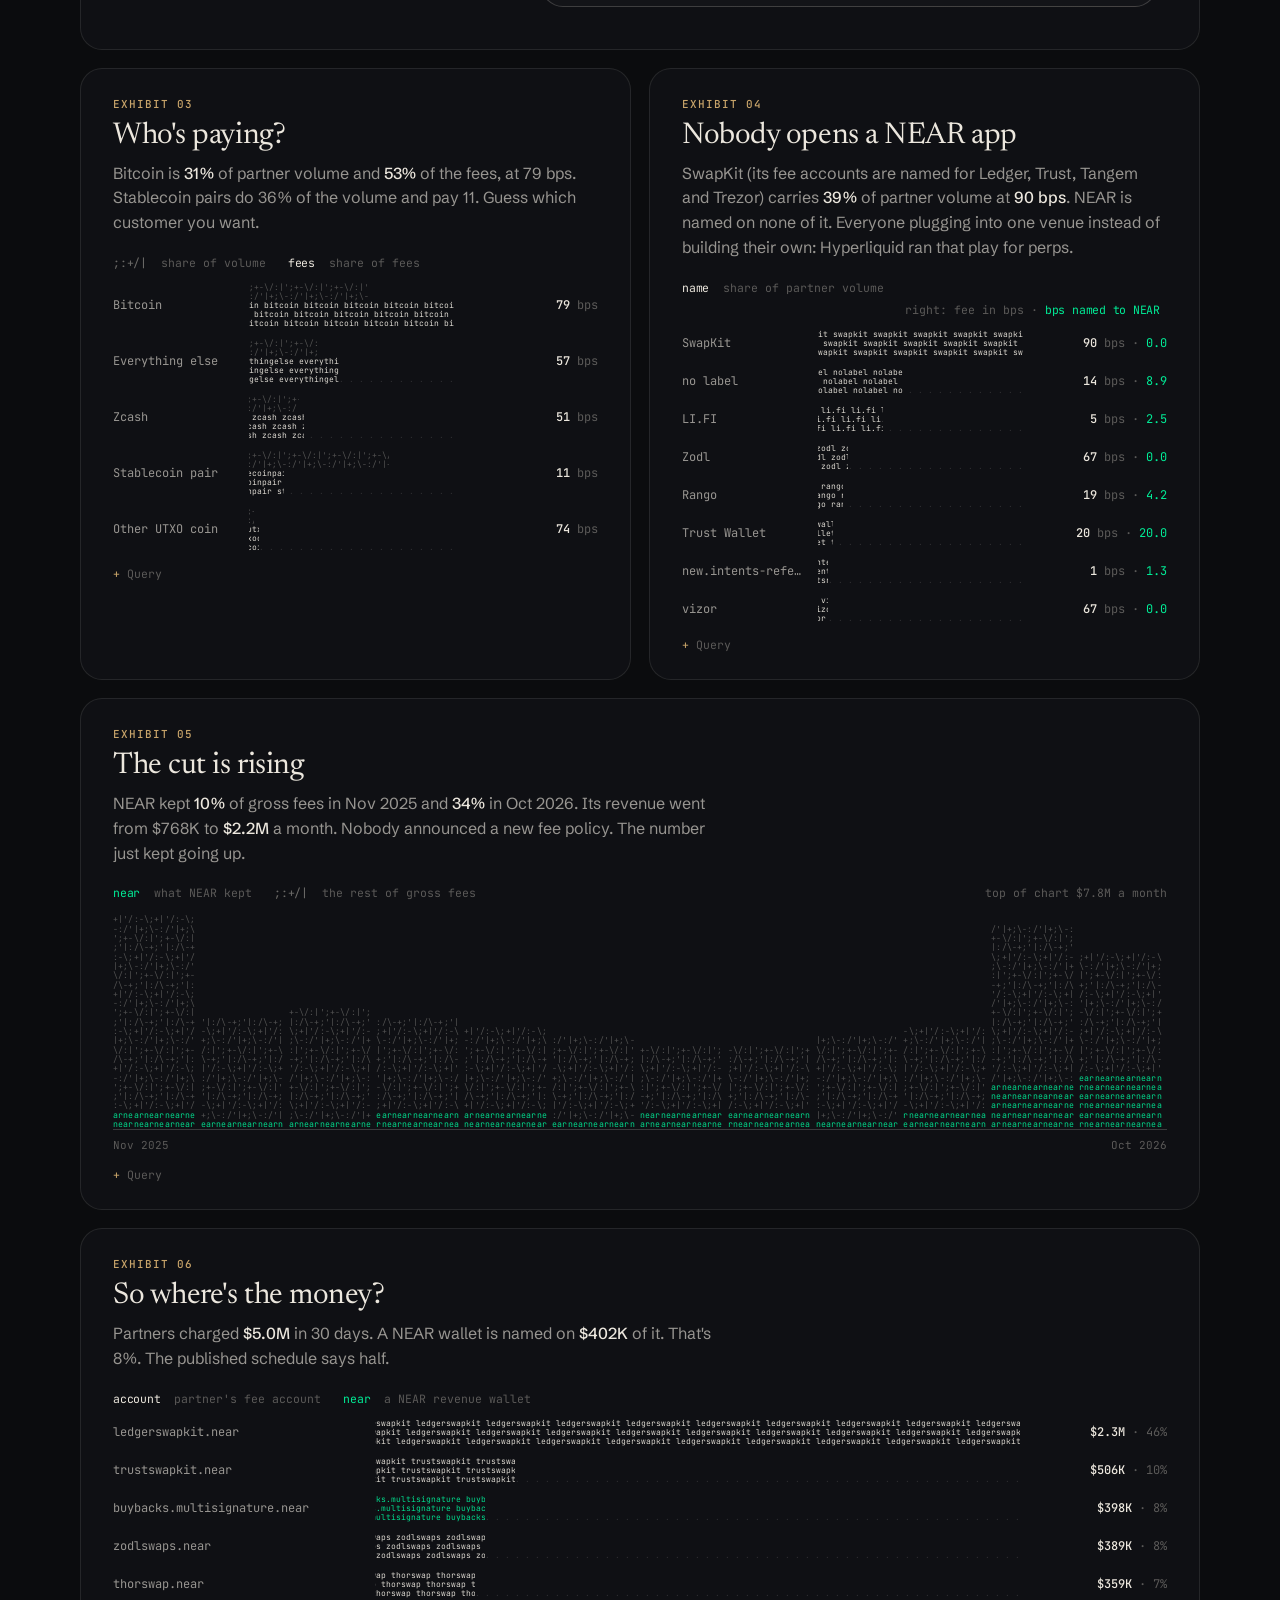
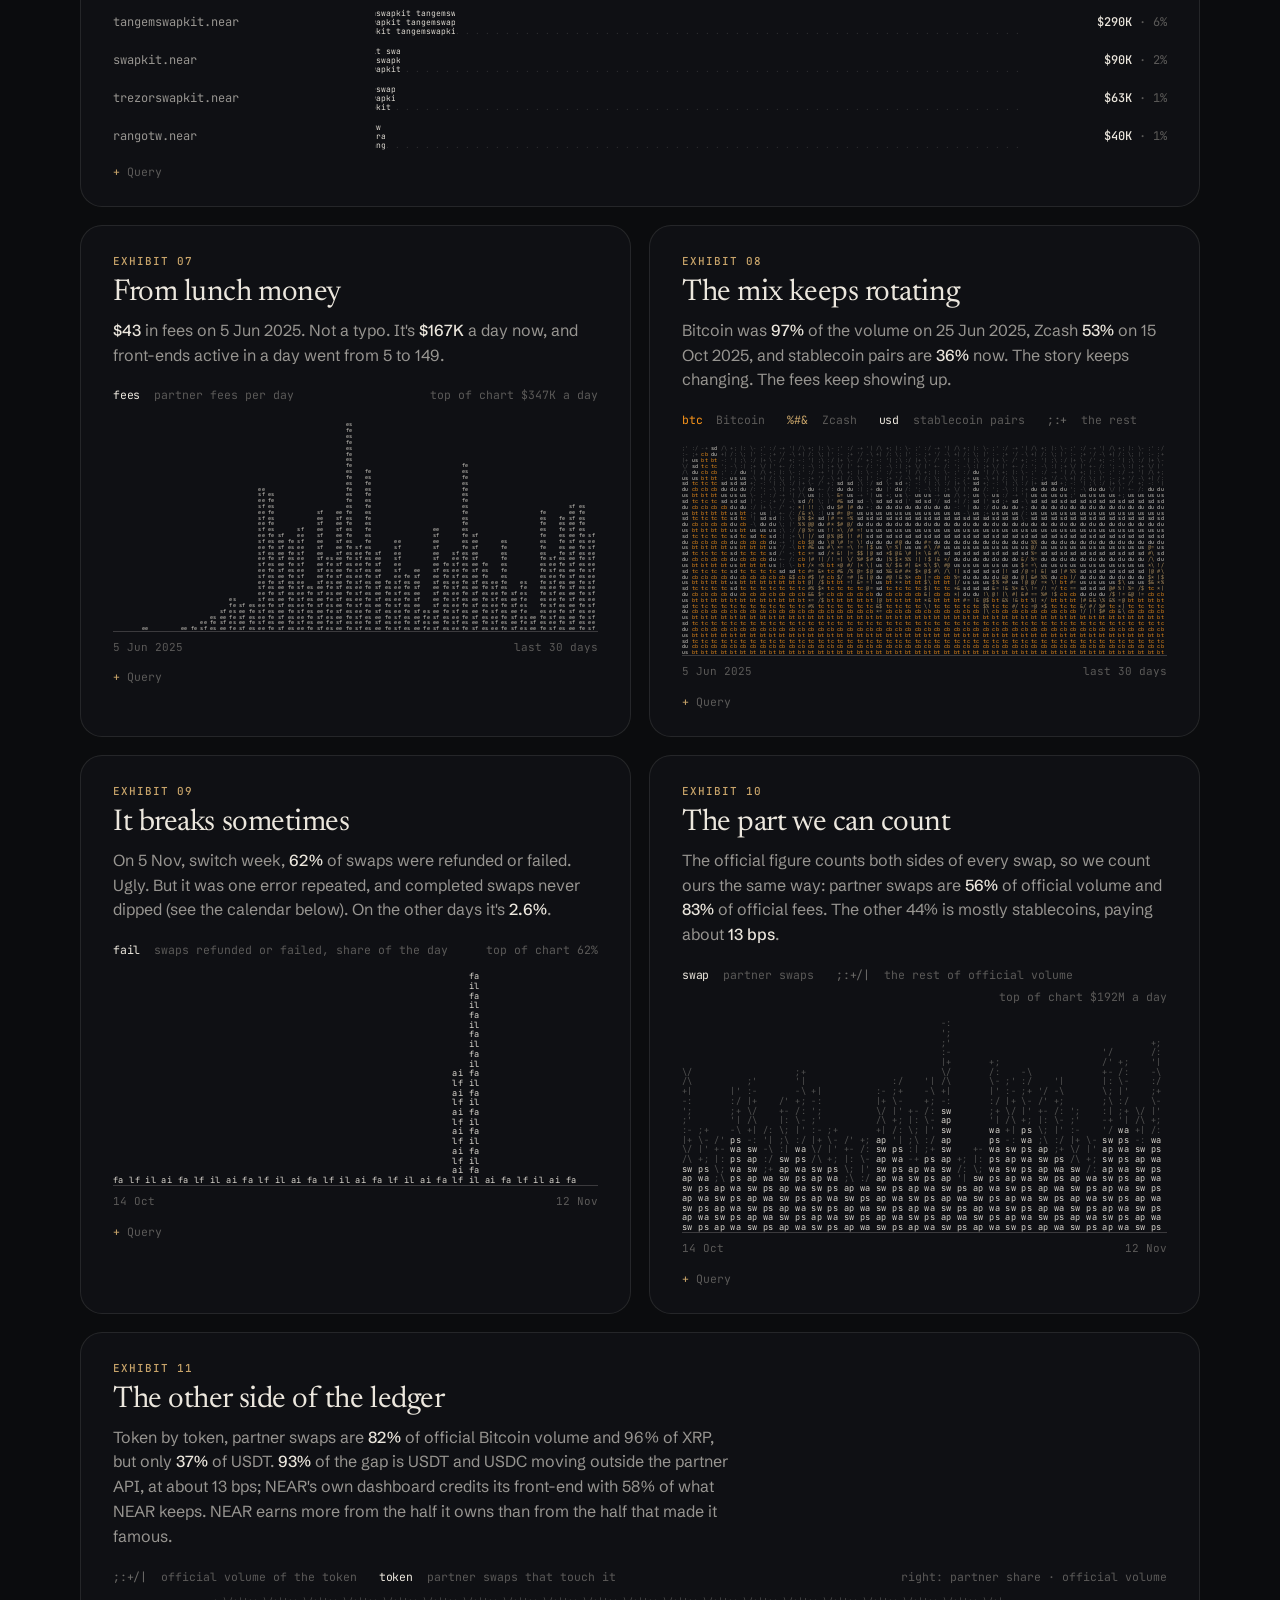
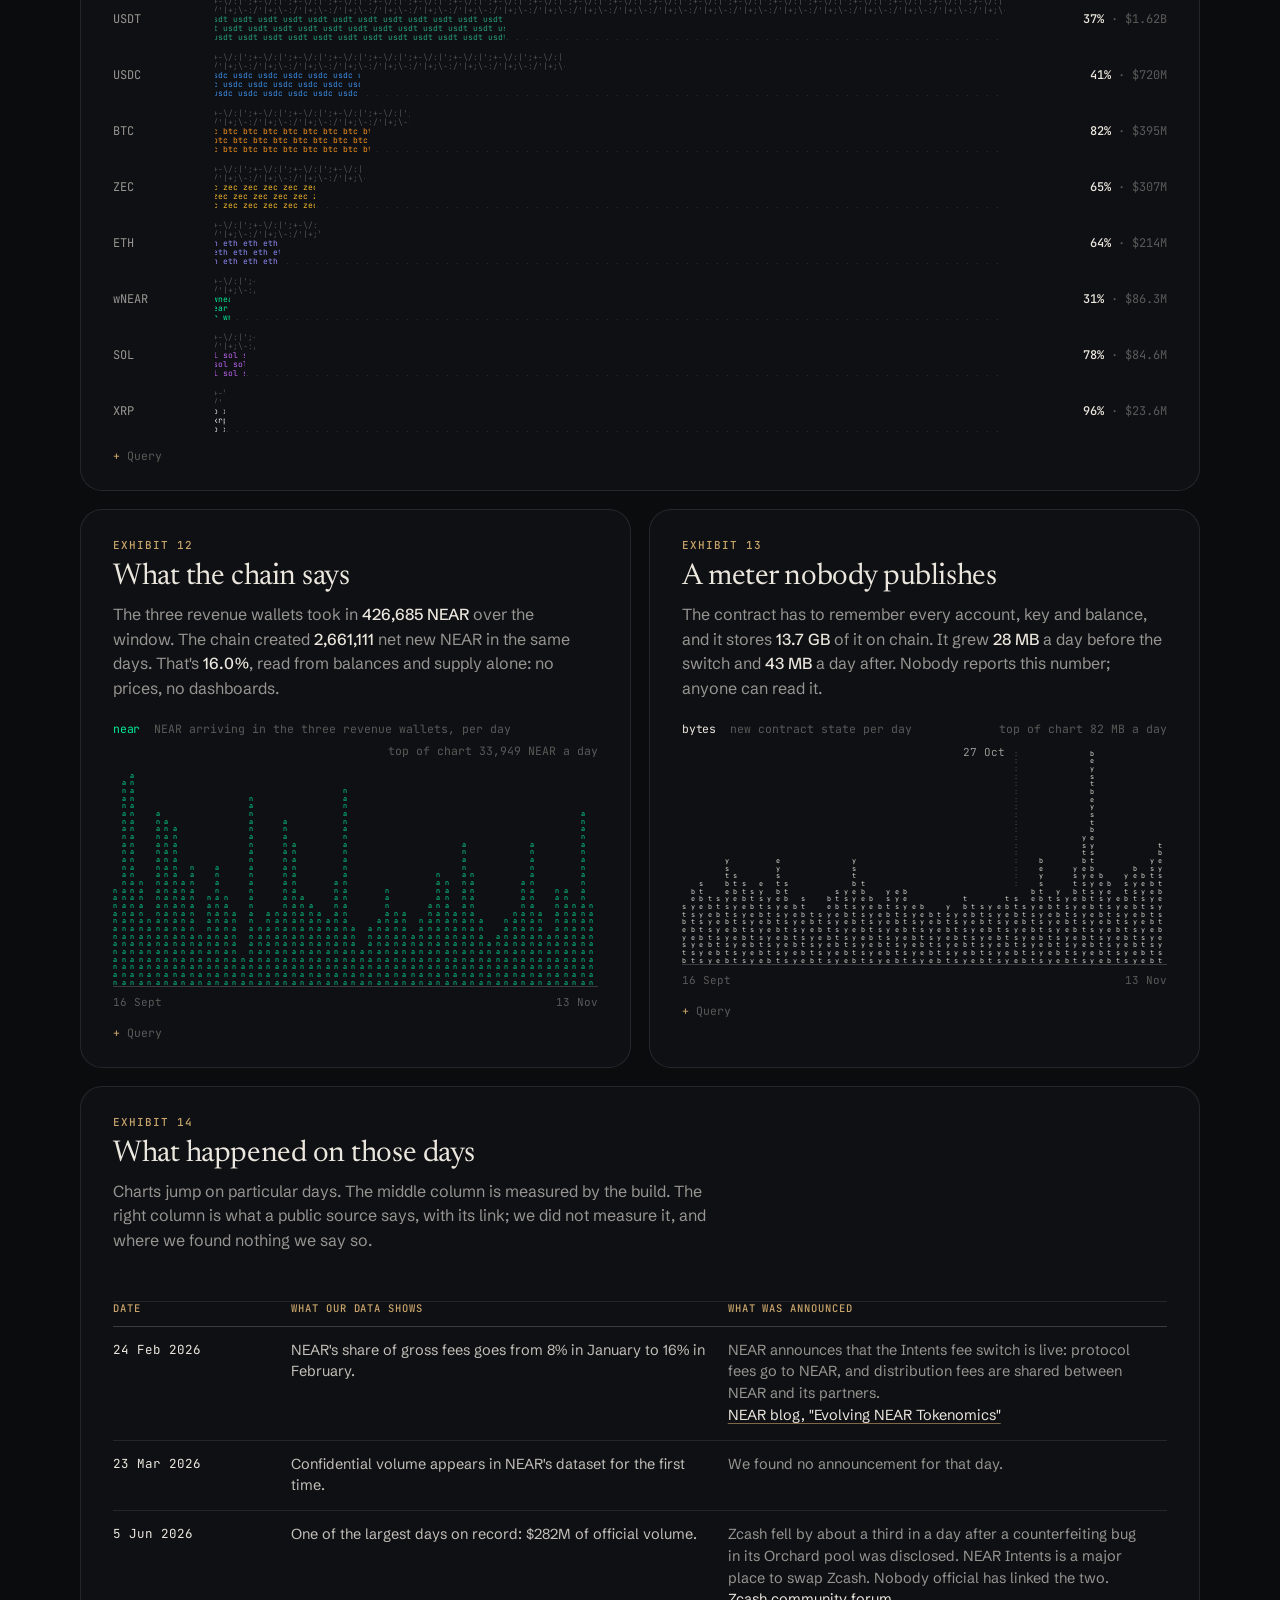
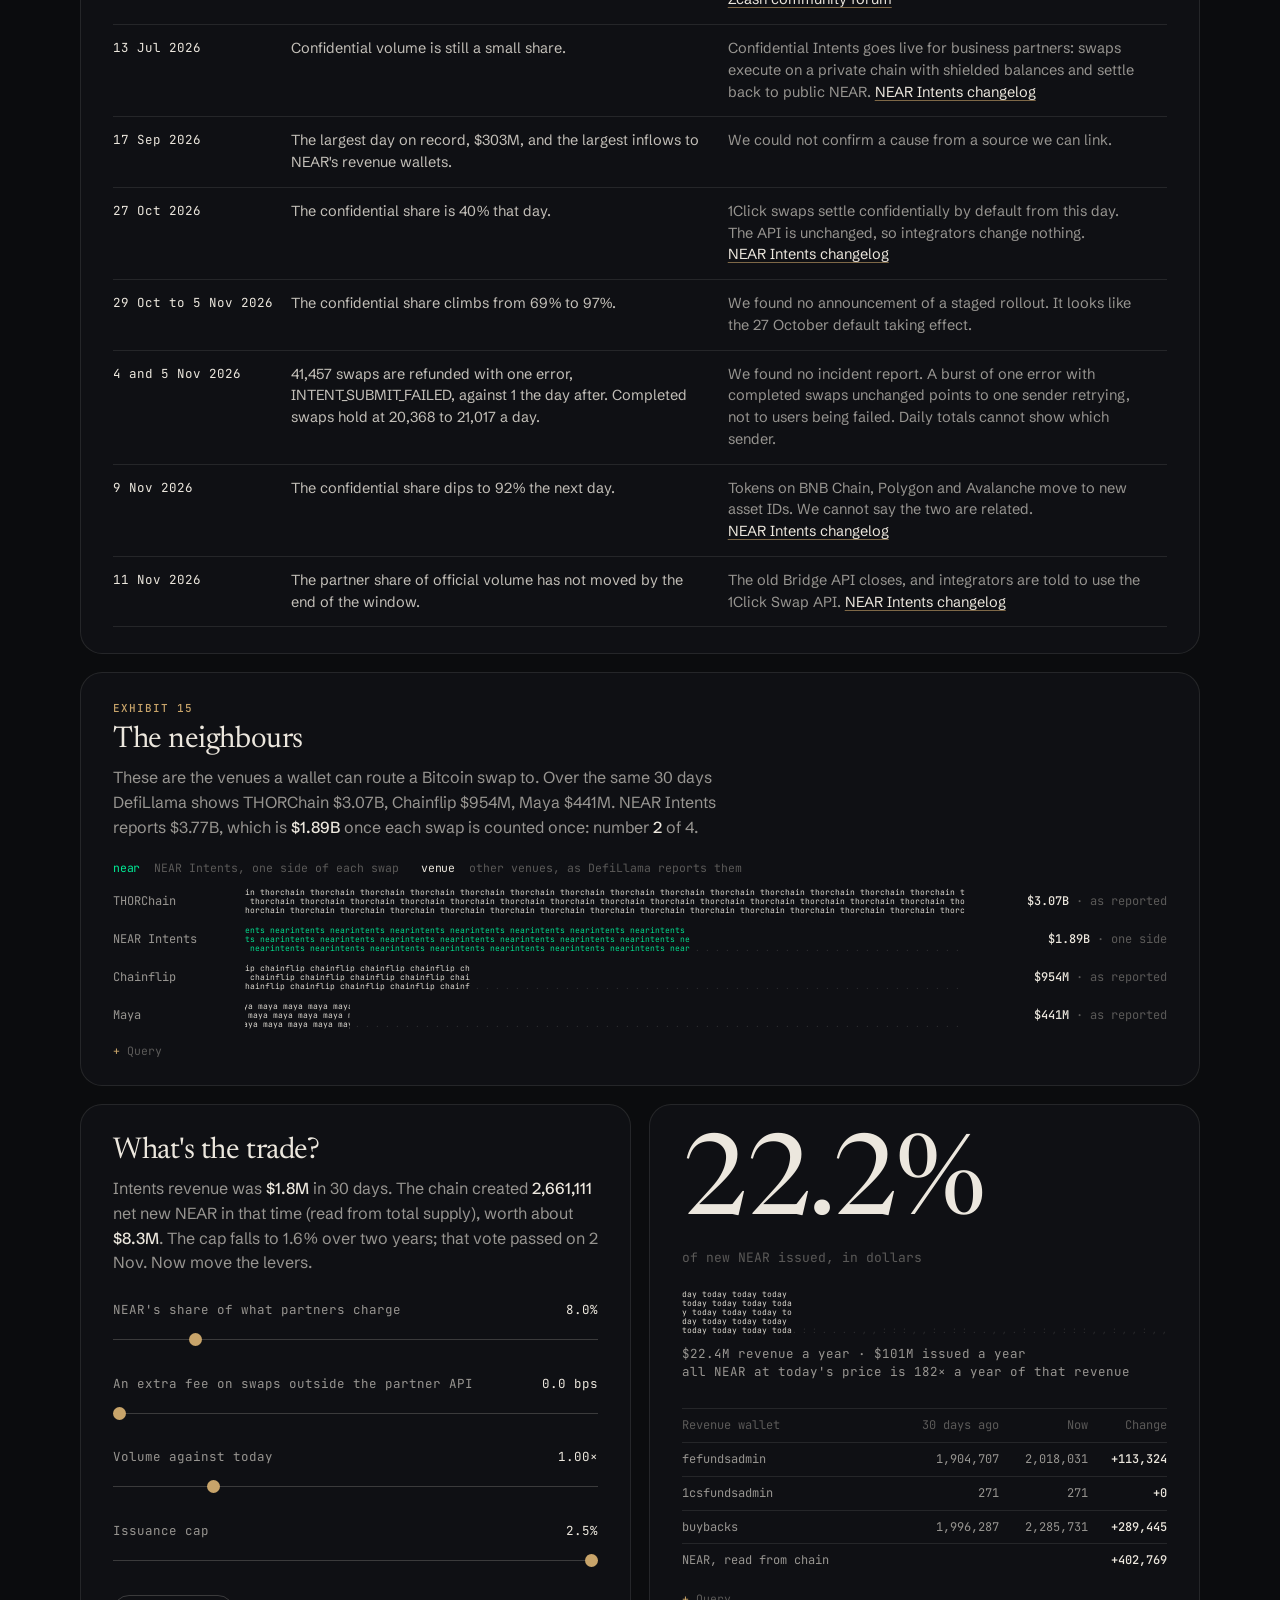
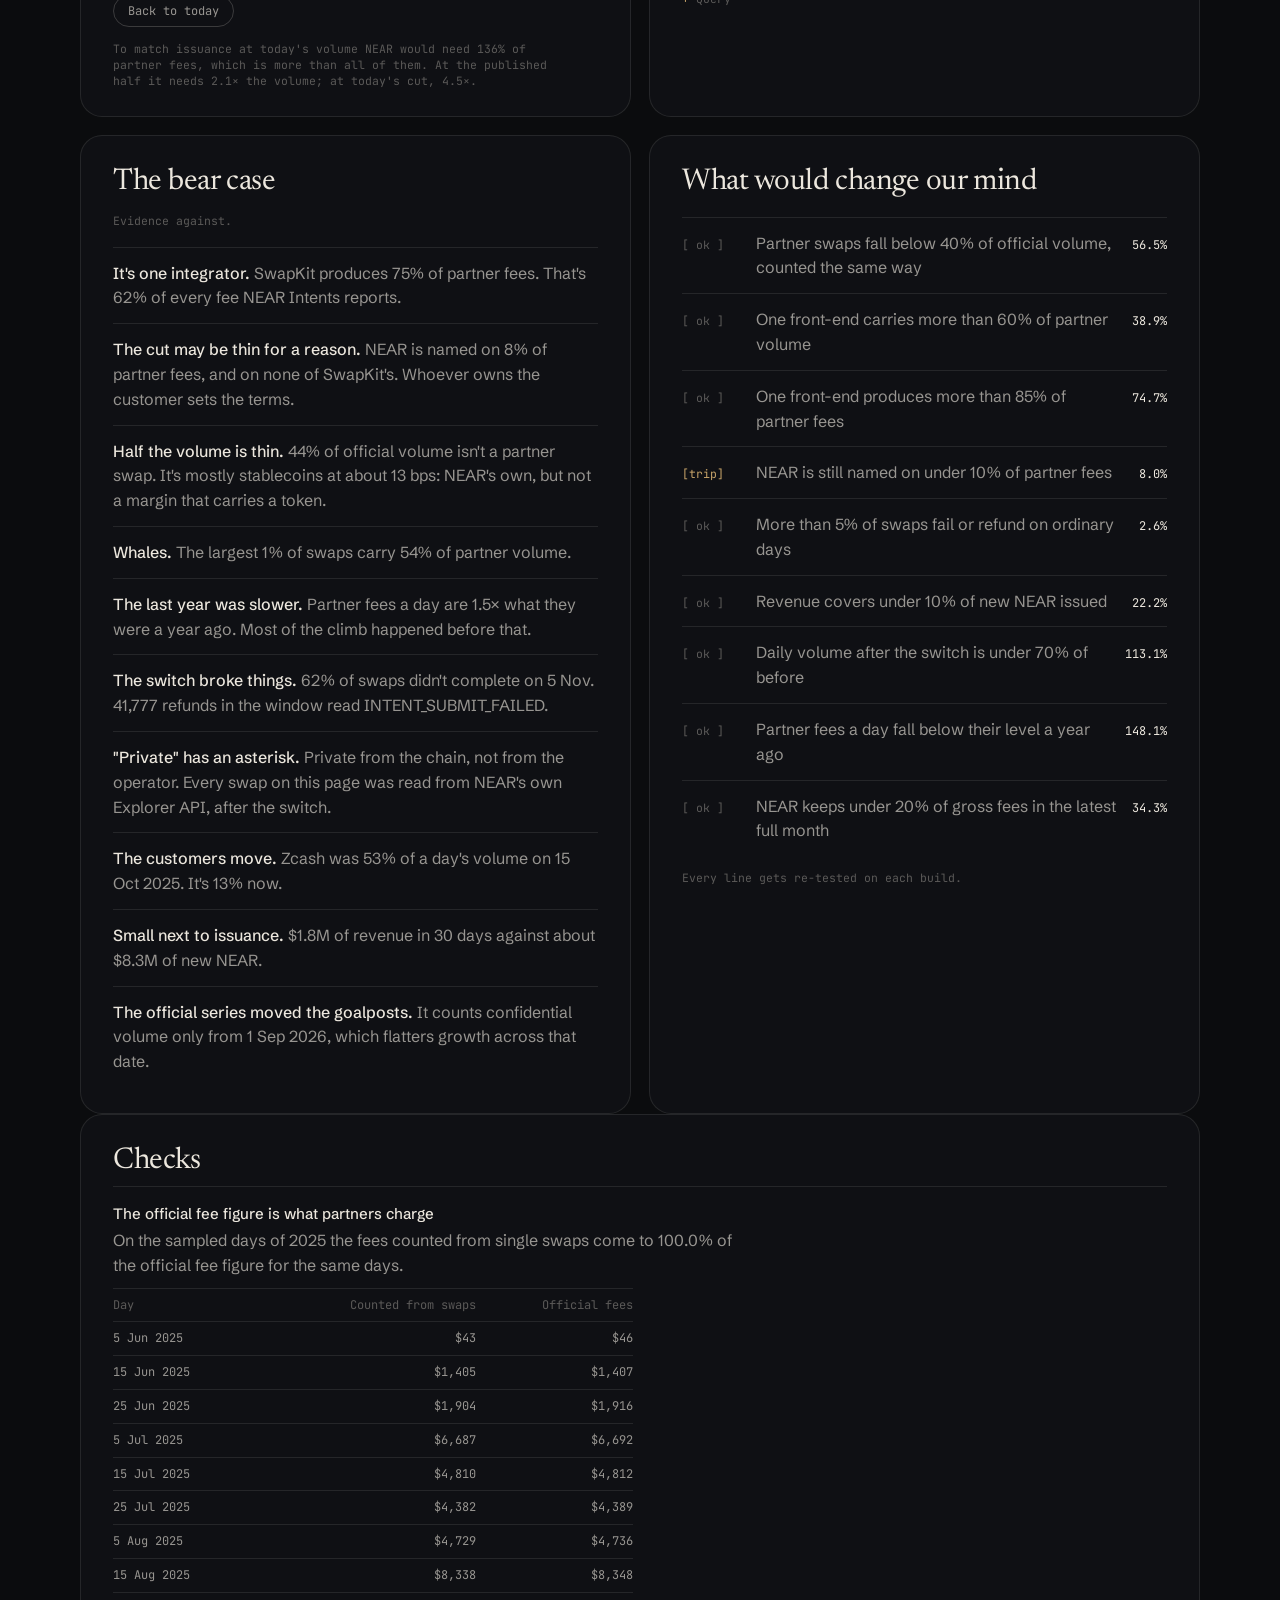
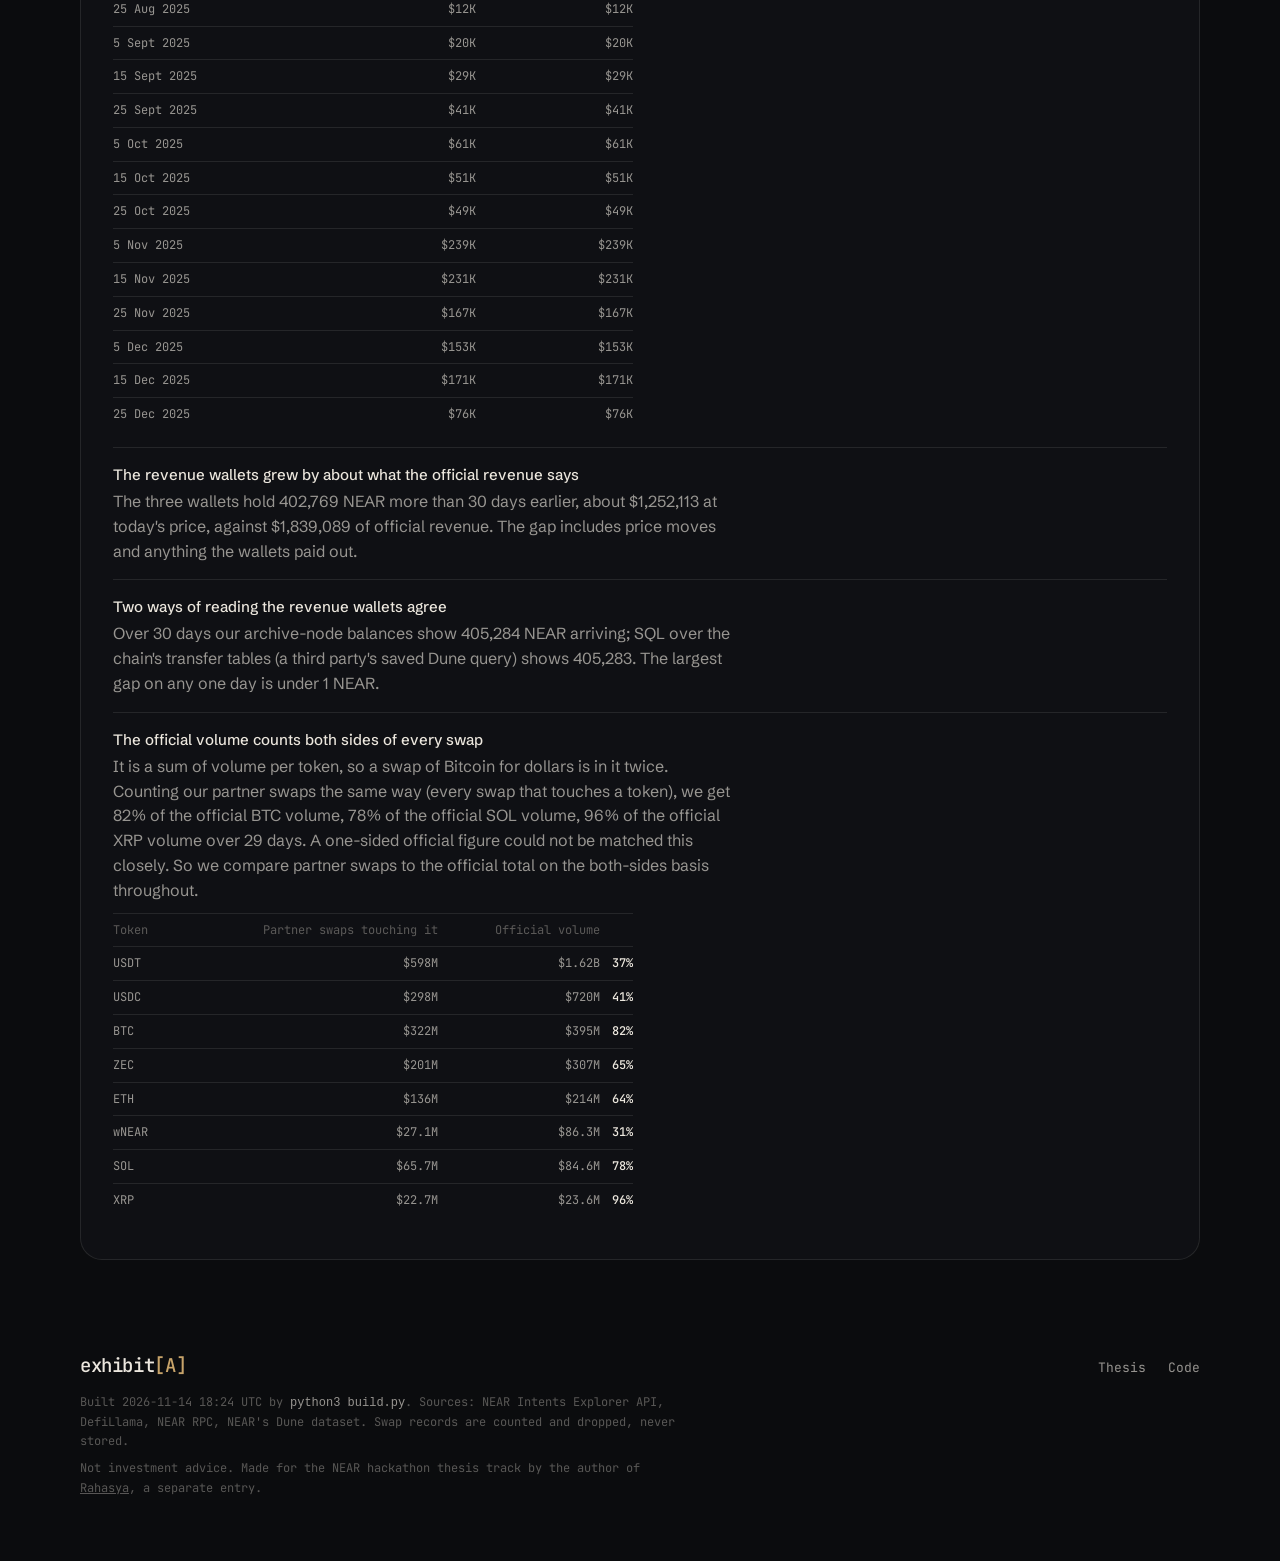
==== commit 07f02ceb: "Site icon: [A] in brass Co-Authored-By: Claude Fable 5.2 <noreply@anthropic.com>" ====
--- a/docs/index.html
+++ b/docs/index.html
@@ -5,6 +5,7 @@
 <meta name="viewport" content="width=device-width, initial-scale=1">
 <title>exhibit[A]: the exchange everyone asked for</title>
 <meta name="description" content="A long-term thesis on NEAR, tested against every partner swap of the last 30 days. Every chart can be rebuilt with one command.">
+<link rel="icon" href="icon.svg" type="image/svg+xml">
 <link rel="preconnect" href="https://fonts.googleapis.com">
 <link rel="preconnect" href="https://fonts.gstatic.com" crossorigin>
 <link href="https://fonts.googleapis.com/css2?family=JetBrains+Mono:wght@400;500&family=Special+Elite&family=Newsreader:ital,opsz,wght@0,6..72,400;0,6..72,500;1,6..72,400;1,6..72,500&family=Schibsted+Grotesk:wght@400;500&display=swap" rel="stylesheet">
